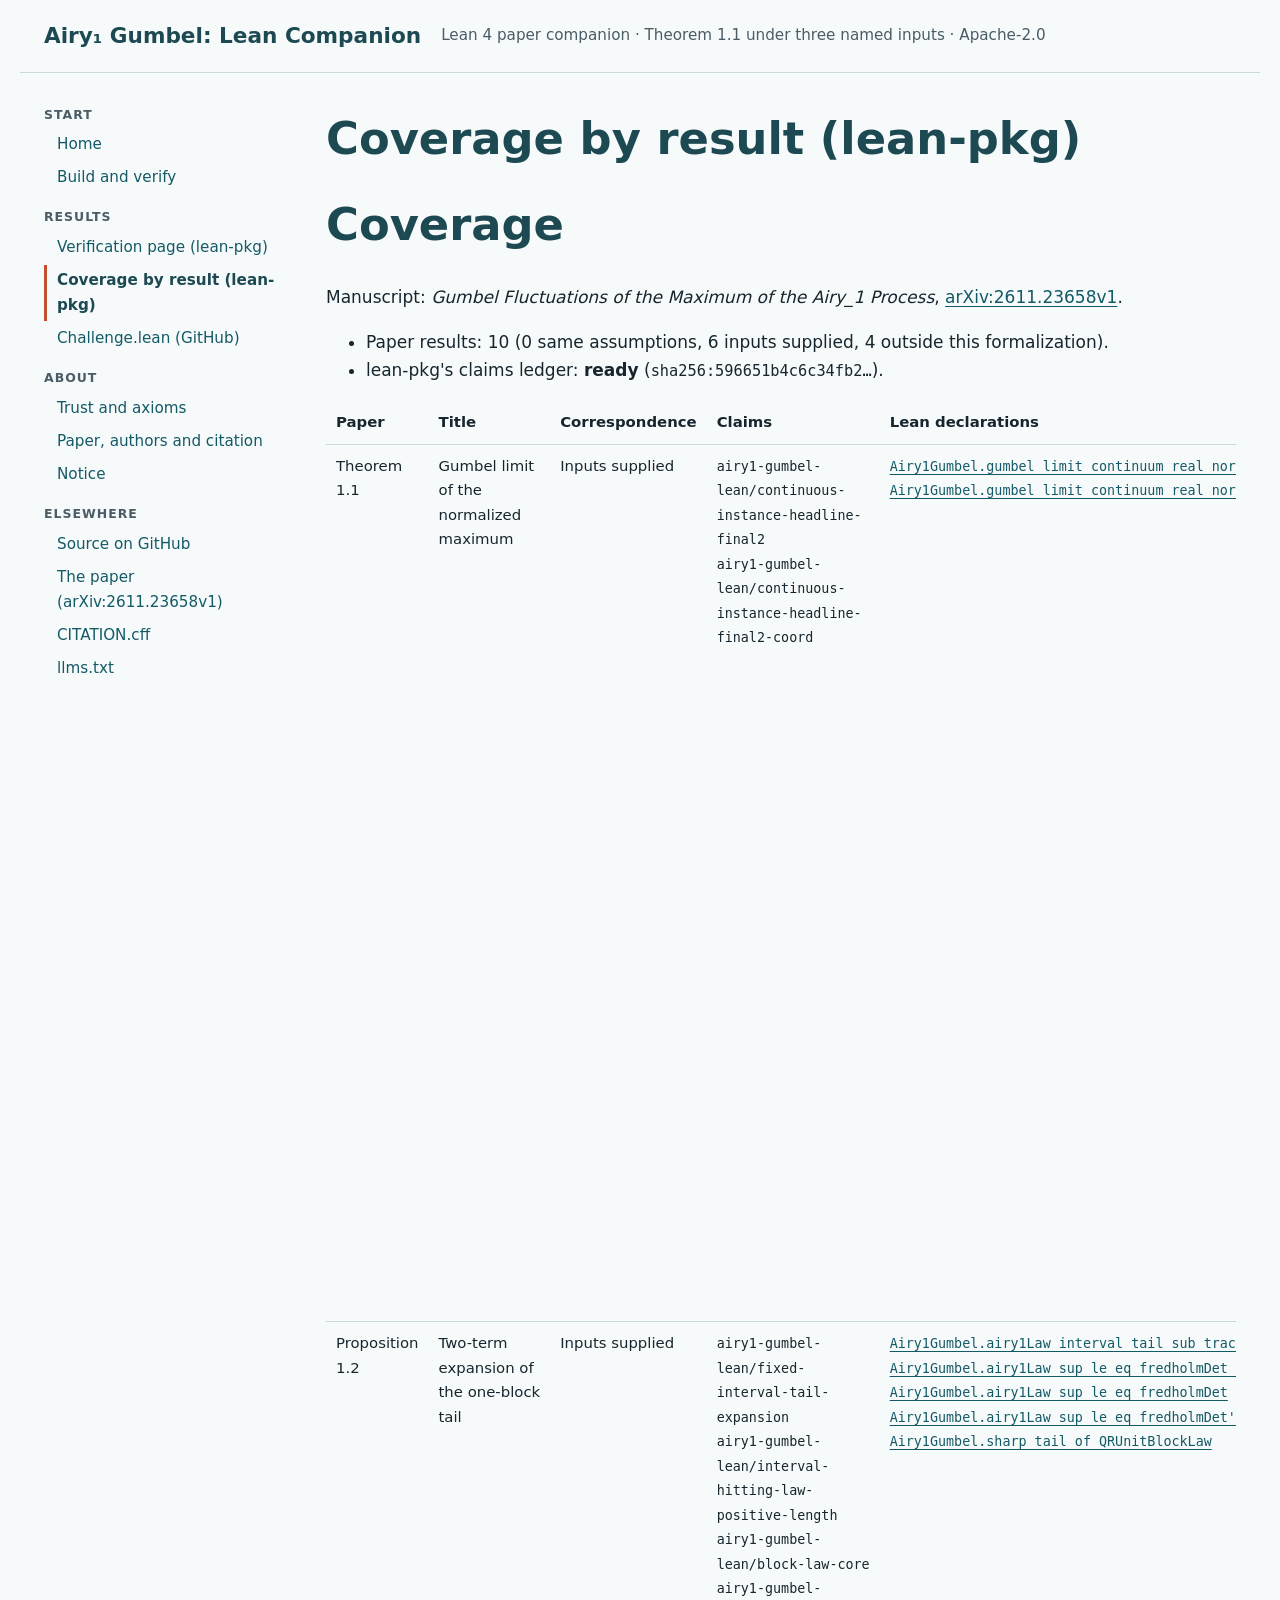
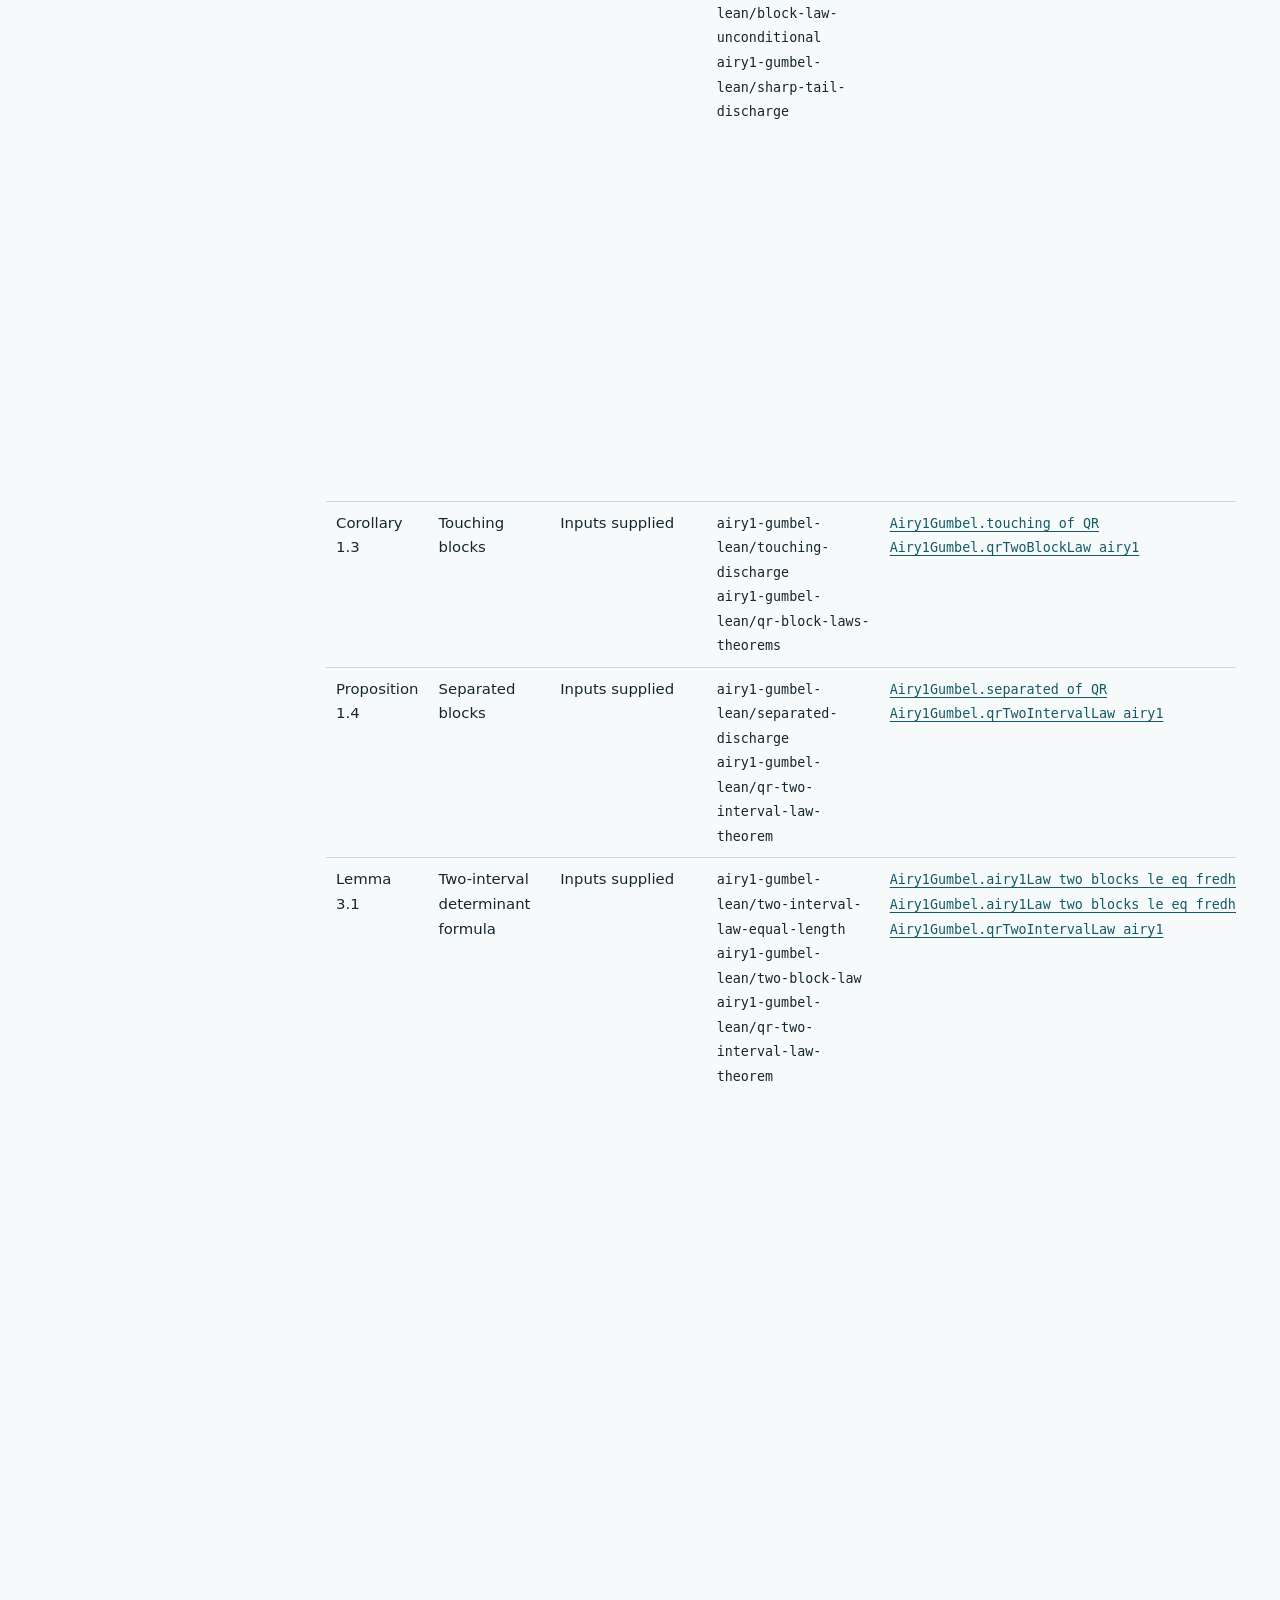
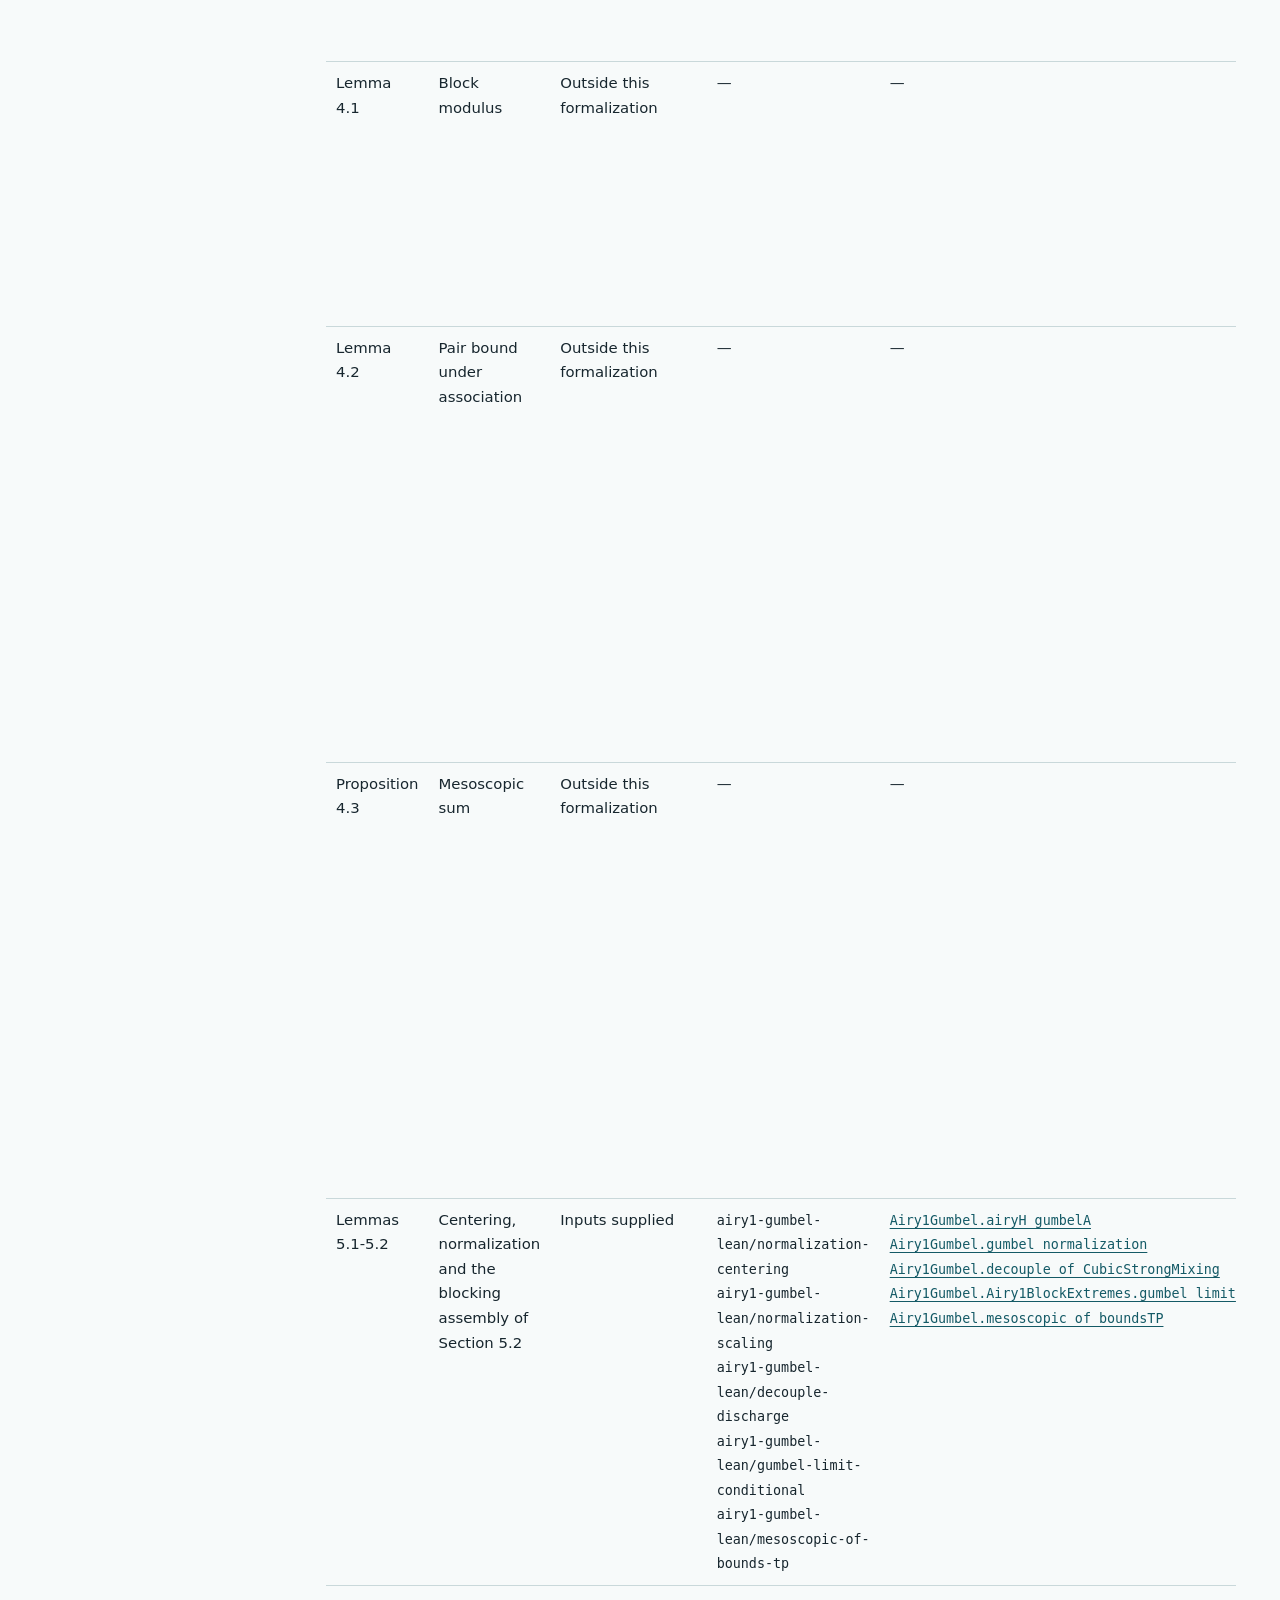
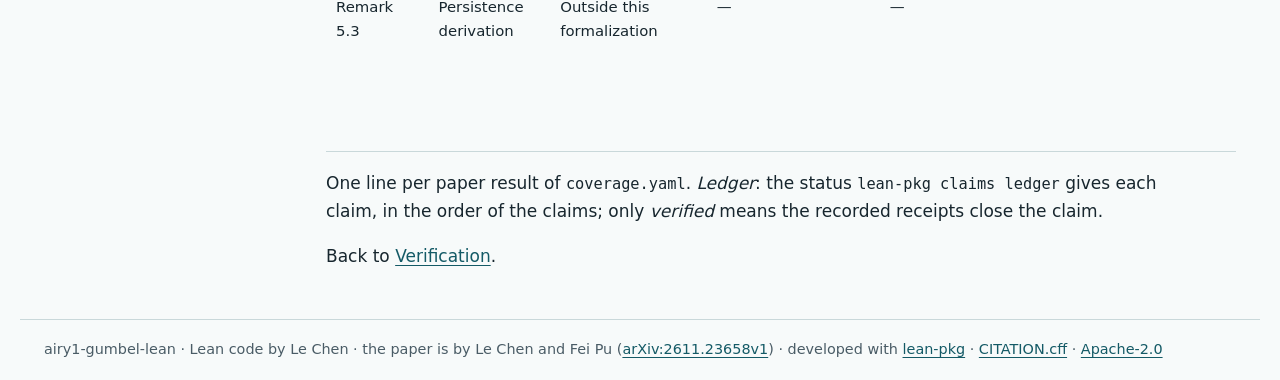
==== coverage.html @ e23360ab "Site: v0.3.0 (main bc39af5) Co-Authored-By: Claude Opus 5.5 <noreply@anthropic.com> Claude-Session: " ====
<!doctype html>
<html lang="en">
<head>
  <meta charset="utf-8">
  <meta name="viewport" content="width=device-width, initial-scale=1">
  <meta name="description" content="Lean 4 companion to Le Chen and Fei Pu, Gumbel Fluctuations of the Maximum of the Airy_1 Process (arXiv:2611.23658v1): Theorem 1.1 verified (build and statement comparison) under three named inputs, Airy1FddPositive, GOELeftTail and CubicStrongMixing; the mesoscopic step is proved by a two-time Fredholm determinant bound instead of the paper&#x27;s association route. It does not certify the whole manuscript. Apache-2.0.">
  <title>Coverage by result (lean-pkg) · Airy₁ Gumbel: Lean Companion</title>
  <link rel="stylesheet" href="assets/site.css">
  <link rel="stylesheet" href="assets/code.css">
  <link rel="canonical" href="https://chenle02.github.io/airy1-gumbel-lean/coverage.html">
  <script defer src="assets/code.js"></script>
</head>
<body>
  <a class="skip" href="#content">Skip to content</a>
  <header>
    <a class="brand" href="./"><span>Airy₁ Gumbel: Lean Companion</span></a>
    <span class="tagline">Lean 4 paper companion · Theorem 1.1 under three named inputs · Apache-2.0</span>
  </header>
  <div class="shell">
    <nav class="side" aria-label="Site"><p class="group">Start</p>
<ul>
<li><a href="index.html">Home</a></li>
<li><a href="getting-started.html">Build and verify</a></li>
</ul>
<p class="group">Results</p>
<ul>
<li><a href="verification.html">Verification page (lean-pkg)</a></li>
<li><a href="coverage.html" aria-current="page">Coverage by result (lean-pkg)</a></li>
<li><a href="https://github.com/chenle02/airy1-gumbel-lean/blob/main/Challenge.lean">Challenge.lean (GitHub)</a></li>
</ul>
<p class="group">About</p>
<ul>
<li><a href="trust.html">Trust and axioms</a></li>
<li><a href="paper.html">Paper, authors and citation</a></li>
<li><a href="notice.html">Notice</a></li>
</ul>
<p class="group">Elsewhere</p>
<ul>
<li><a href="https://github.com/chenle02/airy1-gumbel-lean">Source on GitHub</a></li>
<li><a href="https://arxiv.org/abs/2611.23658v1">The paper (arXiv:2611.23658v1)</a></li>
<li><a href="https://github.com/chenle02/airy1-gumbel-lean/blob/main/CITATION.cff">CITATION.cff</a></li>
<li><a href="llms.txt">llms.txt</a></li>
</ul></nav>
    <details class="side-mobile"><summary>Menu</summary><nav aria-label="Site (compact)"><p class="group">Start</p>
<ul>
<li><a href="index.html">Home</a></li>
<li><a href="getting-started.html">Build and verify</a></li>
</ul>
<p class="group">Results</p>
<ul>
<li><a href="verification.html">Verification page (lean-pkg)</a></li>
<li><a href="coverage.html" aria-current="page">Coverage by result (lean-pkg)</a></li>
<li><a href="https://github.com/chenle02/airy1-gumbel-lean/blob/main/Challenge.lean">Challenge.lean (GitHub)</a></li>
</ul>
<p class="group">About</p>
<ul>
<li><a href="trust.html">Trust and axioms</a></li>
<li><a href="paper.html">Paper, authors and citation</a></li>
<li><a href="notice.html">Notice</a></li>
</ul>
<p class="group">Elsewhere</p>
<ul>
<li><a href="https://github.com/chenle02/airy1-gumbel-lean">Source on GitHub</a></li>
<li><a href="https://arxiv.org/abs/2611.23658v1">The paper (arXiv:2611.23658v1)</a></li>
<li><a href="https://github.com/chenle02/airy1-gumbel-lean/blob/main/CITATION.cff">CITATION.cff</a></li>
<li><a href="llms.txt">llms.txt</a></li>
</ul></nav></details>
    <main id="content">
<h1>Coverage by result (lean-pkg)</h1>
<h1 id="coverage">Coverage</h1>
<!-- Generated by `lean-pkg page airy1-gumbel-lean` (site output) from coverage.yaml, claims.yaml, the claims ledger and the receipts committed under .lean-receipts/. Do not edit: change the data and render it again. -->

<p>Manuscript: <em>Gumbel Fluctuations of the Maximum of the Airy_1 Process</em>, <a href="https://arxiv.org/abs/2611.23658v1">arXiv:2611.23658v1</a>.</p>
<ul>
<li>Paper results: 10 (0 same assumptions, 6 inputs supplied, 4 outside this formalization).</li>
<li>lean-pkg's claims ledger: <strong>ready</strong> (<code>sha256:596651b4c6c34fb2…</code>).</li>
</ul>
<table>
<thead>
<tr>
<th>Paper</th>
<th>Title</th>
<th>Correspondence</th>
<th>Claims</th>
<th>Lean declarations</th>
<th>Ledger</th>
<th>Inputs</th>
<th>Note</th>
</tr>
</thead>
<tbody>
<tr>
<td>Theorem 1.1</td>
<td>Gumbel limit of the normalized maximum</td>
<td>Inputs supplied</td>
<td><code>airy1-gumbel-lean/continuous-instance-headline-final2</code><br><code>airy1-gumbel-lean/continuous-instance-headline-final2-coord</code></td>
<td><a href="https://github.com/chenle02/airy1-gumbel-lean/blob/b098667dfbf373f871c14a22280dbca82761ad28/Airy1Gumbel/FinalHeadlineTP.lean"><code>Airy1Gumbel.gumbel_limit_continuum_real_normalized_airy1_final₂</code></a><br><a href="https://github.com/chenle02/airy1-gumbel-lean/blob/b098667dfbf373f871c14a22280dbca82761ad28/Airy1Gumbel/FinalHeadlineTP.lean"><code>Airy1Gumbel.gumbel_limit_continuum_real_normalized_airy1_final₂_coord</code></a></td>
<td>verified<br>verified</td>
<td>Airy1FddPositive: for every finite set of times, a probability law whose box distribution function is the Airy_1 Fredholm-determinant formula (Quastel-Remenik, Theorem 1; Borodin-Ferrari-Prahofer 2007)<br>GOELeftTail: a cubic left-tail bound for the one-point law (Baik-Buckingham-DiFranco 2008 with the Ferrari-Spohn GOE identity); an input the paper does not need, since it starts from an existing continuous process<br>CubicStrongMixing: strong mixing between past and future sigma-algebras at rate exp(-c d^3) (Chen-Pu, arXiv 2607.17113, Proposition 3.1)</td>
<td>The process is the version of the Kolmogorov-extension law with continuous paths on [0, infinity); centering and scaling are those of (1.1)-(1.2) for real T. The mesoscopic step is proved by the two-time Fredholm determinant bound and a high-level upcrossing bound, not by association and the covariance asymptotic.</td>
</tr>
<tr>
<td>Proposition 1.2</td>
<td>Two-term expansion of the one-block tail</td>
<td>Inputs supplied</td>
<td><code>airy1-gumbel-lean/fixed-interval-tail-expansion</code><br><code>airy1-gumbel-lean/interval-hitting-law-positive-length</code><br><code>airy1-gumbel-lean/block-law-core</code><br><code>airy1-gumbel-lean/block-law-unconditional</code><br><code>airy1-gumbel-lean/sharp-tail-discharge</code></td>
<td><a href="https://github.com/chenle02/airy1-gumbel-lean/blob/b098667dfbf373f871c14a22280dbca82761ad28/Airy1Gumbel/BlockLawUnconditional.lean"><code>Airy1Gumbel.airy1Law_interval_tail_sub_traceLead_isLittleO</code></a><br><a href="https://github.com/chenle02/airy1-gumbel-lean/blob/b098667dfbf373f871c14a22280dbca82761ad28/Airy1Gumbel/BlockLawUnconditional.lean"><code>Airy1Gumbel.airy1Law_sup_le_eq_fredholmDet_at_weight'</code></a><br><a href="https://github.com/chenle02/airy1-gumbel-lean/blob/b098667dfbf373f871c14a22280dbca82761ad28/Airy1Gumbel/BlockLaw.lean"><code>Airy1Gumbel.airy1Law_sup_le_eq_fredholmDet</code></a><br><a href="https://github.com/chenle02/airy1-gumbel-lean/blob/b098667dfbf373f871c14a22280dbca82761ad28/Airy1Gumbel/BlockLawUnconditional.lean"><code>Airy1Gumbel.airy1Law_sup_le_eq_fredholmDet'</code></a><br><a href="https://github.com/chenle02/airy1-gumbel-lean/blob/b098667dfbf373f871c14a22280dbca82761ad28/Airy1Gumbel/SharpTail.lean"><code>Airy1Gumbel.sharp_tail_of_QRUnitBlockLaw</code></a></td>
<td>out-of-scope (internal)<br>out-of-scope (internal)<br>out-of-scope (internal)<br>out-of-scope (internal)<br>out-of-scope (internal)</td>
<td>Airy1FddPositive and GOELeftTail, for the process-level interval hitting law</td>
<td>Proved for the continuous version of the constructed process on [0, T], for every fixed T &gt; 0 (fixed-interval-tail-expansion). The interval hitting law is proved at any weight a &gt;= T + 1 by the dyadic mesh limit and combined with the determinant expansion of contrib. Version 0.1.0 had the process-level statement for T &gt;= 1 only.</td>
</tr>
<tr>
<td>Corollary 1.3</td>
<td>Touching blocks</td>
<td>Inputs supplied</td>
<td><code>airy1-gumbel-lean/touching-discharge</code><br><code>airy1-gumbel-lean/qr-block-laws-theorems</code></td>
<td><a href="https://github.com/chenle02/airy1-gumbel-lean/blob/b098667dfbf373f871c14a22280dbca82761ad28/Airy1Gumbel/Touching.lean"><code>Airy1Gumbel.touching_of_QR</code></a><br><a href="https://github.com/chenle02/airy1-gumbel-lean/blob/b098667dfbf373f871c14a22280dbca82761ad28/Airy1Gumbel/BlockLaw.lean"><code>Airy1Gumbel.qrTwoBlockLaw_airy1</code></a></td>
<td>out-of-scope (internal)<br>out-of-scope (internal)</td>
<td>Airy1FddPositive and GOELeftTail, for the one- and two-block laws of the constructed process</td>
<td>—</td>
</tr>
<tr>
<td>Proposition 1.4</td>
<td>Separated blocks</td>
<td>Inputs supplied</td>
<td><code>airy1-gumbel-lean/separated-discharge</code><br><code>airy1-gumbel-lean/qr-two-interval-law-theorem</code></td>
<td><a href="https://github.com/chenle02/airy1-gumbel-lean/blob/b098667dfbf373f871c14a22280dbca82761ad28/Airy1Gumbel/Separated.lean"><code>Airy1Gumbel.separated_of_QR</code></a><br><a href="https://github.com/chenle02/airy1-gumbel-lean/blob/b098667dfbf373f871c14a22280dbca82761ad28/Airy1Gumbel/TwoIntervalLaw.lean"><code>Airy1Gumbel.qrTwoIntervalLaw_airy1</code></a></td>
<td>out-of-scope (internal)<br>out-of-scope (internal)</td>
<td>Airy1FddPositive and GOELeftTail, for the unit-block and two-interval laws of the constructed process</td>
<td>—</td>
</tr>
<tr>
<td>Lemma 3.1</td>
<td>Two-interval determinant formula</td>
<td>Inputs supplied</td>
<td><code>airy1-gumbel-lean/two-interval-law-equal-length</code><br><code>airy1-gumbel-lean/two-block-law</code><br><code>airy1-gumbel-lean/qr-two-interval-law-theorem</code></td>
<td><a href="https://github.com/chenle02/airy1-gumbel-lean/blob/b098667dfbf373f871c14a22280dbca82761ad28/Airy1Gumbel/TwoIntervalLaw.lean"><code>Airy1Gumbel.airy1Law_two_blocks_le_eq_fredholmDet_of_length</code></a><br><a href="https://github.com/chenle02/airy1-gumbel-lean/blob/b098667dfbf373f871c14a22280dbca82761ad28/Airy1Gumbel/TwoIntervalLaw.lean"><code>Airy1Gumbel.airy1Law_two_blocks_le_eq_fredholmDet</code></a><br><a href="https://github.com/chenle02/airy1-gumbel-lean/blob/b098667dfbf373f871c14a22280dbca82761ad28/Airy1Gumbel/TwoIntervalLaw.lean"><code>Airy1Gumbel.qrTwoIntervalLaw_airy1</code></a></td>
<td>out-of-scope (internal)<br>out-of-scope (internal)<br>out-of-scope (internal)</td>
<td>Airy1FddPositive and GOELeftTail, for the two-interval hitting law of the constructed process</td>
<td>Proved for every T &gt; 0, r &gt; 0, M &gt; 0 at any weight a &gt;= 2T + r + 1 (two-interval-law-equal-length), in the trace-class form (3.3) of Remark 3.2: det(I - K~), K~ the conjugated kernel of (3.2). The determinant displayed in (3.1) has no separate Lean definition; the paper reads it through (3.3). Versions 0.1.0 and 0.2.0 had T = 1 only.</td>
</tr>
<tr>
<td>Lemma 4.1</td>
<td>Block modulus</td>
<td>Outside this formalization</td>
<td>—</td>
<td>—</td>
<td>—</td>
<td>—</td>
<td>The Lean proof does not use this lemma: its mesoscopic step goes through a high-level upcrossing bound.</td>
</tr>
<tr>
<td>Lemma 4.2</td>
<td>Pair bound under association</td>
<td>Outside this formalization</td>
<td>—</td>
<td>—</td>
<td>—</td>
<td>—</td>
<td>The Lean proof does not use association; it bounds grid pairs by a two-time Fredholm determinant estimate. Newman's covariance inequality itself is proved (newman-lemma3).</td>
</tr>
<tr>
<td>Proposition 4.3</td>
<td>Mesoscopic sum</td>
<td>Outside this formalization</td>
<td>—</td>
<td>—</td>
<td>—</td>
<td>—</td>
<td>The general statement (arbitrary level M and cutoff R(M)) is not formalized; the specialisation used in Section 5.2 is proved along the two-point route (mesoscopic-of-bounds-tp).</td>
</tr>
<tr>
<td>Lemmas 5.1-5.2</td>
<td>Centering, normalization and the blocking assembly of Section 5.2</td>
<td>Inputs supplied</td>
<td><code>airy1-gumbel-lean/normalization-centering</code><br><code>airy1-gumbel-lean/normalization-scaling</code><br><code>airy1-gumbel-lean/decouple-discharge</code><br><code>airy1-gumbel-lean/gumbel-limit-conditional</code><br><code>airy1-gumbel-lean/mesoscopic-of-bounds-tp</code></td>
<td><a href="https://github.com/chenle02/airy1-gumbel-lean/blob/b098667dfbf373f871c14a22280dbca82761ad28/Airy1Gumbel/Normalization.lean"><code>Airy1Gumbel.airyH_gumbelA</code></a><br><a href="https://github.com/chenle02/airy1-gumbel-lean/blob/b098667dfbf373f871c14a22280dbca82761ad28/Airy1Gumbel/Normalization.lean"><code>Airy1Gumbel.gumbel_normalization</code></a><br><a href="https://github.com/chenle02/airy1-gumbel-lean/blob/b098667dfbf373f871c14a22280dbca82761ad28/Airy1Gumbel/MixingRecord.lean"><code>Airy1Gumbel.decouple_of_CubicStrongMixing</code></a><br><a href="https://github.com/chenle02/airy1-gumbel-lean/blob/b098667dfbf373f871c14a22280dbca82761ad28/Airy1Gumbel/GumbelLimit.lean"><code>Airy1Gumbel.Airy1BlockExtremes.gumbel_limit</code></a><br><a href="https://github.com/chenle02/airy1-gumbel-lean/blob/b098667dfbf373f871c14a22280dbca82761ad28/Airy1Gumbel/MesoscopicTP.lean"><code>Airy1Gumbel.mesoscopic_of_boundsTP</code></a></td>
<td>out-of-scope (internal)<br>out-of-scope (internal)<br>out-of-scope (internal)<br>out-of-scope (internal)<br>out-of-scope (internal)</td>
<td>CubicStrongMixing, for the decoupling of distant blocks</td>
<td>—</td>
</tr>
<tr>
<td>Remark 5.3</td>
<td>Persistence derivation</td>
<td>Outside this formalization</td>
<td>—</td>
<td>—</td>
<td>—</td>
<td>—</td>
<td>The separate Ferrari-Liu derivation is not part of the Lean proof.</td>
</tr>
</tbody>
</table>
<p>One line per paper result of <code>coverage.yaml</code>. <em>Ledger</em>: the status <code>lean-pkg claims ledger</code> gives each claim, in the order of the claims; only <em>verified</em> means the recorded receipts close the claim.</p>
<p>Back to <a href="verification.html">Verification</a>.</p>
    </main>
  </div>
  <footer>
    airy1-gumbel-lean · Lean code by Le Chen · the paper is by Le Chen and Fei Pu (<a href="https://arxiv.org/abs/2611.23658v1">arXiv:2611.23658v1</a>) · developed with <a href="https://github.com/lean-pkg/lean-pkg">lean-pkg</a> · <a href="https://github.com/chenle02/airy1-gumbel-lean/blob/main/CITATION.cff">CITATION.cff</a> · <a href="https://github.com/chenle02/airy1-gumbel-lean/blob/main/LICENSE">Apache-2.0</a>
  </footer>
</body>
</html>
---- assets/site.css ----
:root {
  color-scheme: light dark;
  --bg: #f7fafa; --surface: #ffffff; --text: #17262e; --muted: #4a5c66;
  --head: #1d4a52; --link: #145a66; --link-hover: #0c3a42; --rule: #c9d8da;
  --code-bg: #e8efef; --accent: #c4502f; --note-bg: #e6f2f0;
}
@media (prefers-color-scheme: dark) {
  :root {
    --bg: #11181b; --surface: #182226; --text: #e2eaec; --muted: #a8b8bd;
    --head: #9fd6ce; --link: #7fd0c4; --link-hover: #b5ebe3; --rule: #2d3d42;
    --code-bg: #1f2c31; --accent: #ef8f72; --note-bg: #1a2c2e;
  }
}
* { box-sizing: border-box; }
body { margin: 0; background: var(--bg); color: var(--text); font: 17px/1.65 system-ui, -apple-system, "Segoe UI", sans-serif; }
a { color: var(--link); text-underline-offset: 3px; }
a:hover { color: var(--link-hover); }
a:focus-visible, summary:focus-visible { outline: 3px solid var(--link); outline-offset: 3px; }
header, footer { max-width: 1240px; margin: auto; padding: 18px 24px; }
header { display: flex; flex-wrap: wrap; align-items: center; gap: 6px 20px; border-bottom: 1px solid var(--rule); }
.tagline { color: var(--muted); font-size: .95rem; }
.shell { max-width: 1240px; margin: auto; display: grid; grid-template-columns: 250px minmax(0, 1fr); gap: 32px; padding: 0 24px; }
main { min-width: 0; padding: 8px 0 32px; }
.side { position: sticky; top: 0; align-self: start; max-height: 100vh; overflow-y: auto; padding: 18px 0; font-size: .95rem; }
.side ul, .side-mobile ul { list-style: none; margin: 0 0 10px; padding: 0; }
.side li, .side-mobile li { margin: 2px 0; }
.side a, .side-mobile a { display: block; padding: 3px 10px; border-left: 3px solid transparent; text-decoration: none; }
.side a[aria-current=page], .side-mobile a[aria-current=page] { border-left-color: var(--accent); font-weight: 700; color: var(--head); }
.group { margin: 14px 0 4px; font-size: .78rem; font-weight: 700; letter-spacing: .08em; text-transform: uppercase; color: var(--muted); }
.side-mobile { display: none; }
.brand { display: flex; align-items: center; gap: 14px; font-weight: 700; font-size: 1.35rem; text-decoration: none; color: var(--head); }
h1, h2, h3 { line-height: 1.25; color: var(--head); }
h1 { font-size: clamp(1.9rem, 5vw, 2.8rem); }
p, li { max-width: 80ch; }
pre { overflow-x: auto; padding: 16px; background: var(--code-bg); border-radius: 8px; }
code { font-size: .9em; }
table { display: block; overflow-x: auto; border-collapse: collapse; width: 100%; font-size: .93rem; }
td, th { padding: 9px 10px; text-align: left; vertical-align: top; border-bottom: 1px solid var(--rule); }
blockquote { margin: 1em 0; padding: 10px 18px; border-left: 4px solid var(--head); background: var(--note-bg); }
details { margin: .8em 0; }
summary { cursor: pointer; }
img { max-width: 100%; height: auto; }
footer { border-top: 1px solid var(--rule); font-size: .9rem; color: var(--muted); }
.skip { position: absolute; top: -100px; left: 12px; padding: 8px; background: var(--surface); }
.skip:focus { top: 8px; }
.hero { padding: 8px 0 4px; }
.eyebrow { color: var(--muted); font-size: .95rem; letter-spacing: .02em; margin: 0; }
.lead { font-size: 1.15rem; }
.boundary { border-left: 5px solid var(--accent); padding: 12px 20px; background: var(--note-bg); border-radius: 0 8px 8px 0; }
.actions { display: flex; flex-wrap: wrap; gap: 10px; }
.button { display: inline-block; padding: 9px 16px; border-radius: 8px; background: var(--head); color: var(--bg); text-decoration: none; font-weight: 600; }
.button:hover { color: var(--bg); opacity: .9; }
.button.secondary { background: transparent; color: var(--link); border: 2px solid var(--link); }
.cards { display: grid; grid-template-columns: repeat(auto-fit, minmax(230px, 1fr)); gap: 14px; margin: 1em 0; }
.card { background: var(--surface); border: 1px solid var(--rule); border-radius: 10px; padding: 14px 16px; }
.card h4 { margin: 0 0 6px; font-size: 1.05rem; }
.card p { margin: 0; font-size: .95rem; }
@media (max-width: 860px) {
  .shell { display: block; padding: 0 16px; }
  .side { display: none; }
  .side-mobile { display: block; margin: 12px 0; padding: 8px 12px; border: 1px solid var(--rule); border-radius: 8px; background: var(--surface); }
  .side-mobile summary { font-weight: 700; }
  header, footer { padding: 14px 16px; }
  td, th { padding: 7px; }
}
@media (prefers-reduced-motion: reduce) { * { scroll-behavior: auto !important; transition: none !important; } }
/* Narrow screens. Long inline code (declaration names, receipt files) wraps instead of widening the page. */
:not(pre) > code { overflow-wrap: anywhere; }
/* Inside a table the code keeps its words whole: the table scrolls horizontally instead. */
td code, th code { overflow-wrap: normal; }
/* Long Lean names in headings wrap on a narrow screen. */
h1, h2, h3, h4 { overflow-wrap: anywhere; }
/* Lean source uses Unicode (ℝ, ₁, 𝓝, →): local monospace fonts with wide coverage first, no web font. */
code, pre { font-family: ui-monospace, "JuliaMono", "DejaVu Sans Mono", "Noto Sans Mono", "Cascadia Mono", Menlo, Consolas, monospace; }
---- assets/code.css ----
/* Fold and copy code blocks (see code.js) */
.code-wrap { position: relative; }
.code-wrap > pre { padding-top: 2em; }
.code-copy { position: absolute; top: 0.35em; right: 0.35em; font: 0.75em/1.4 system-ui, sans-serif; padding: 0.15em 0.6em; border: 1px solid #9aa8b6; border-radius: 4px; background: #f5f7fa; color: #153e63; cursor: pointer; opacity: 0.85; }
.code-copy:hover, .code-copy:focus { opacity: 1; }
details.lean-fold, details.signoff-lean { margin: 0.4em 0 1em; }
details.lean-fold > summary, details.signoff-lean > summary { cursor: pointer; font-size: 0.9em; color: #153e63; }
@media (prefers-color-scheme: dark) {
  .code-copy { background: #1e2733; color: #cfe0f2; border-color: #4b5b6b; }
  details.lean-fold > summary, details.signoff-lean > summary { color: #9fc3e6; }
}
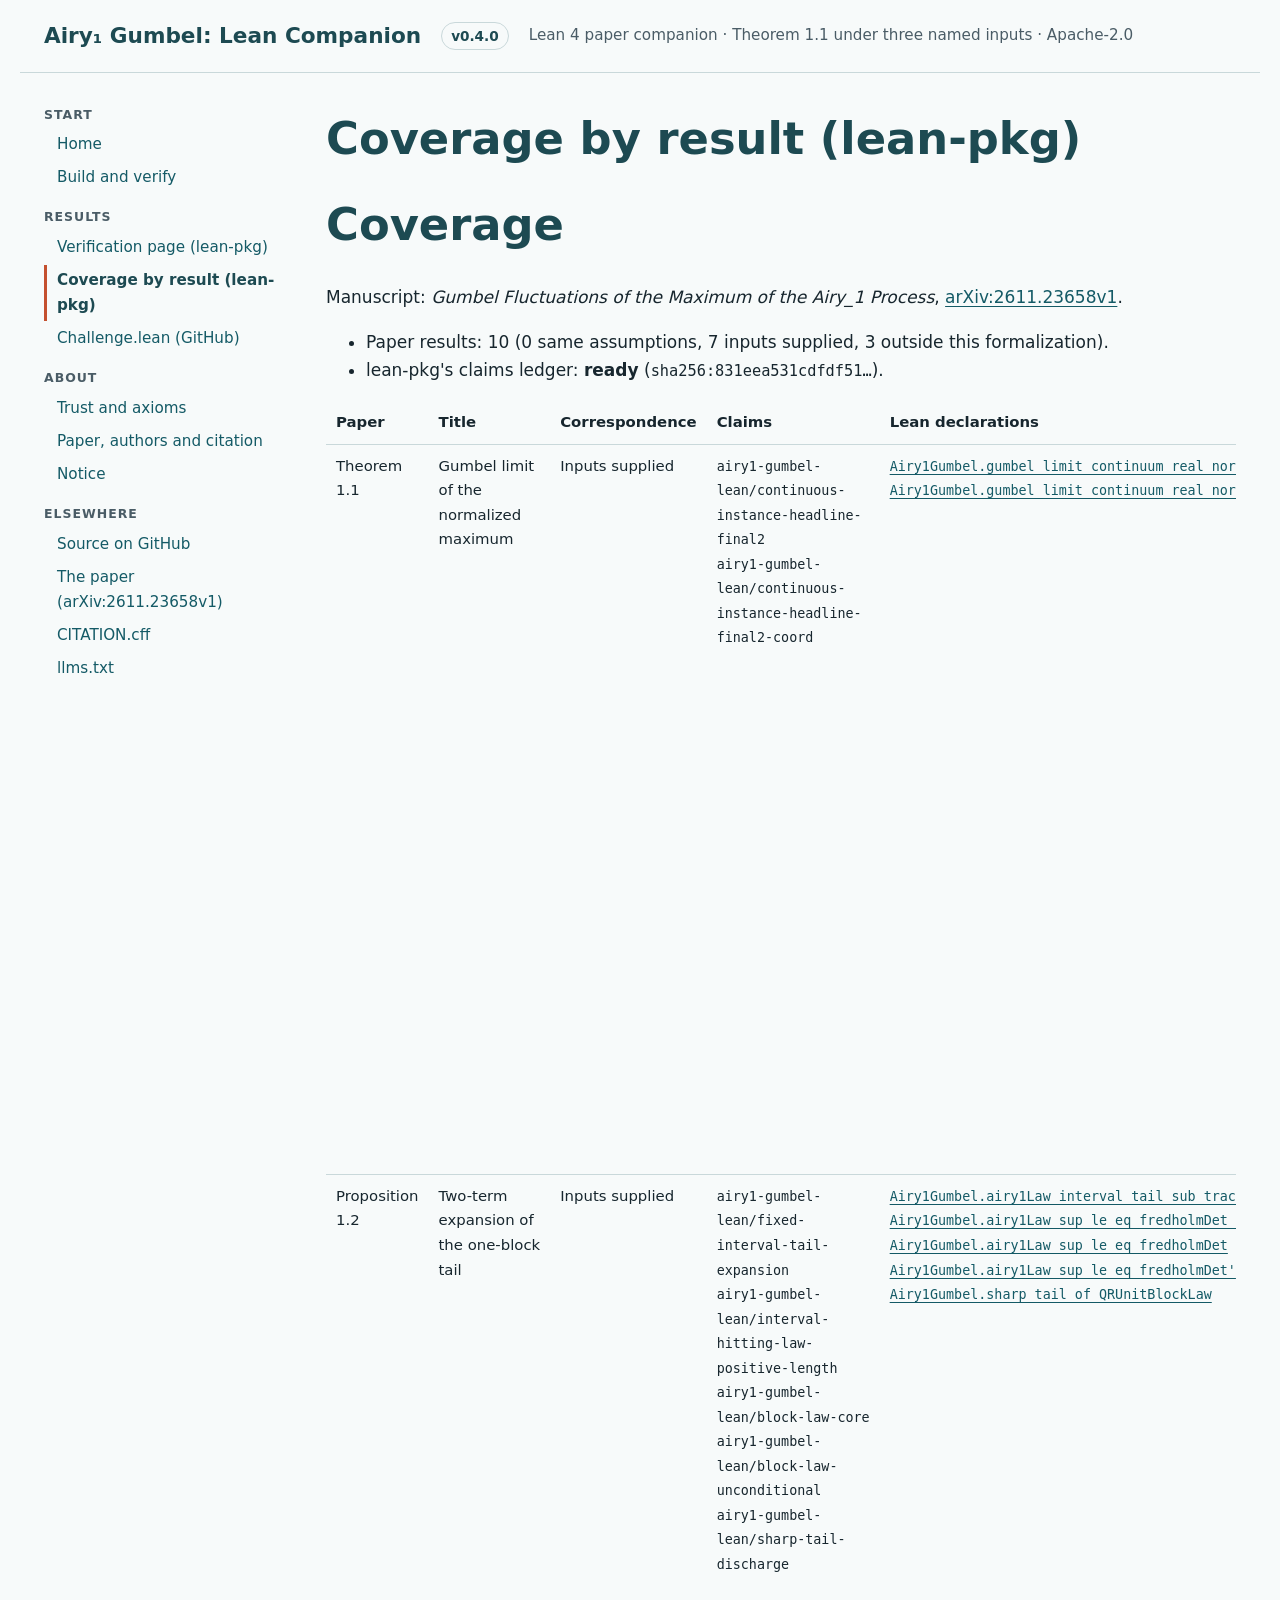
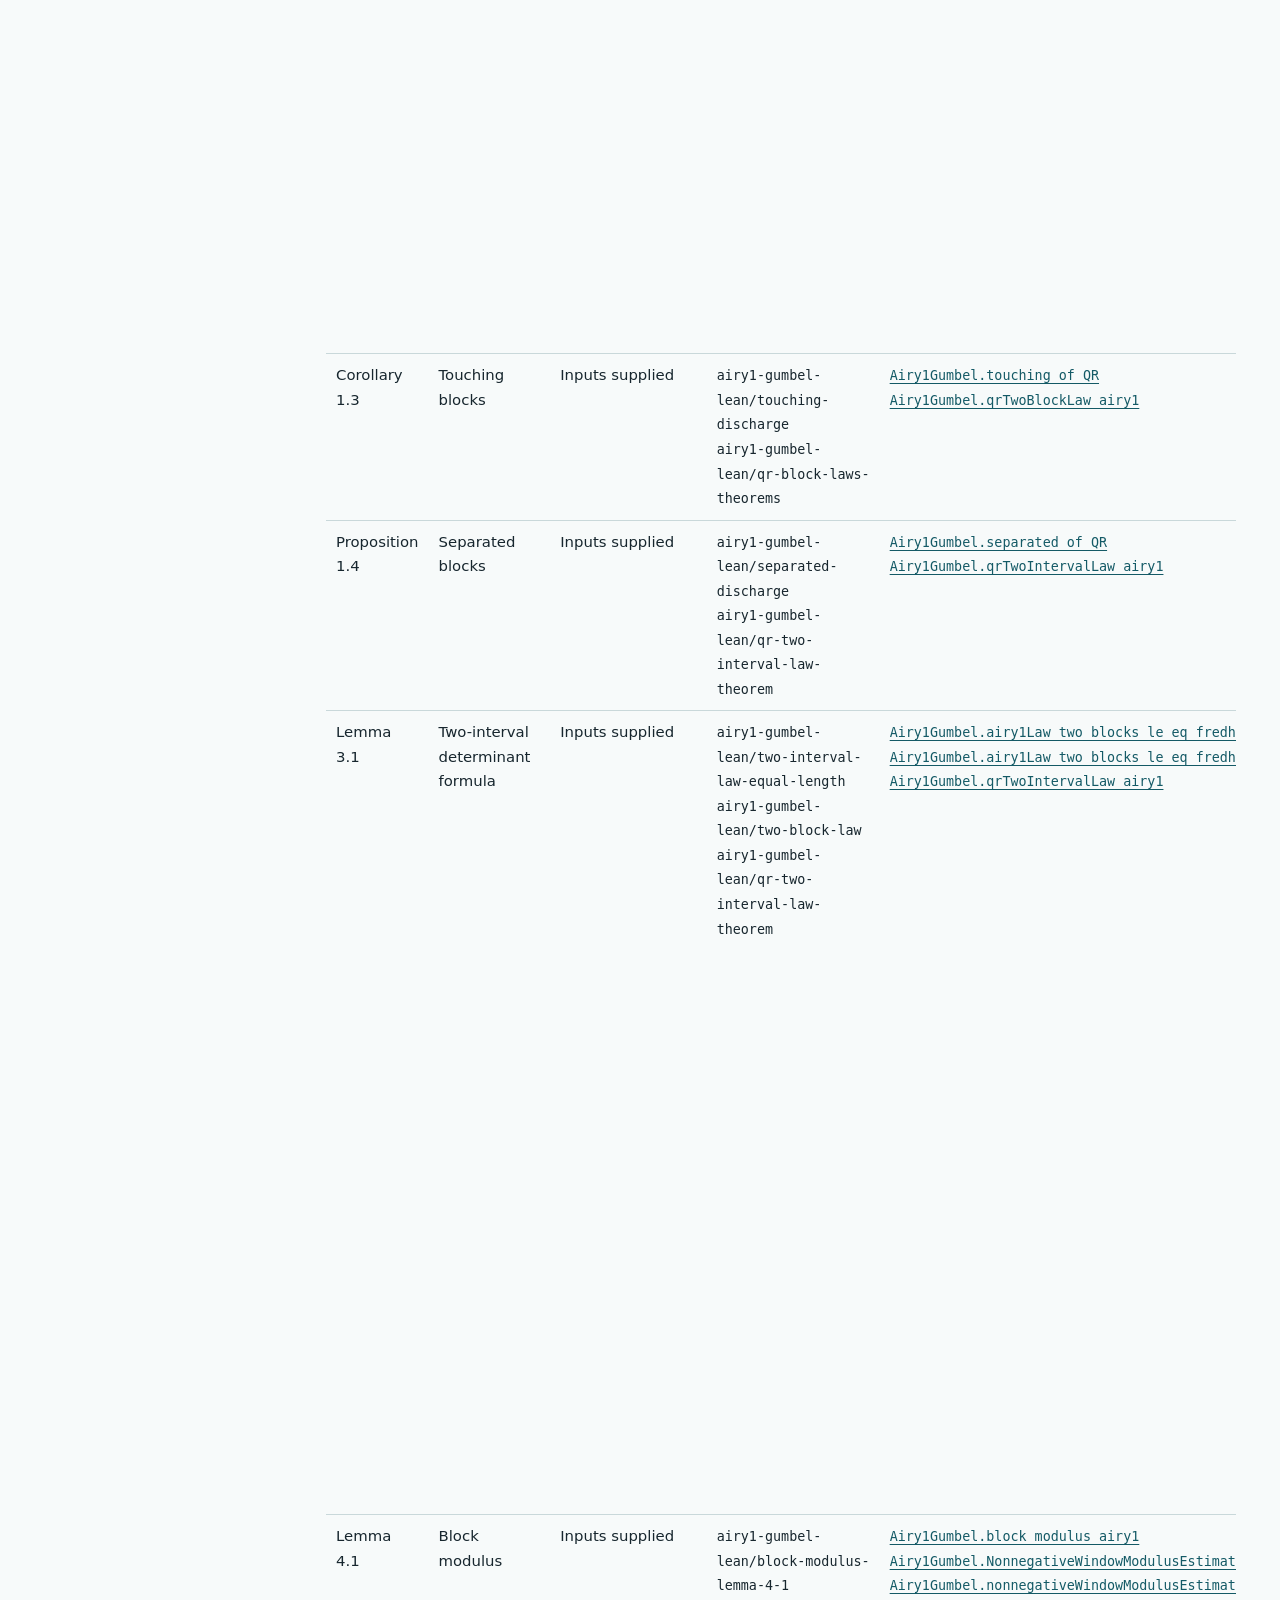
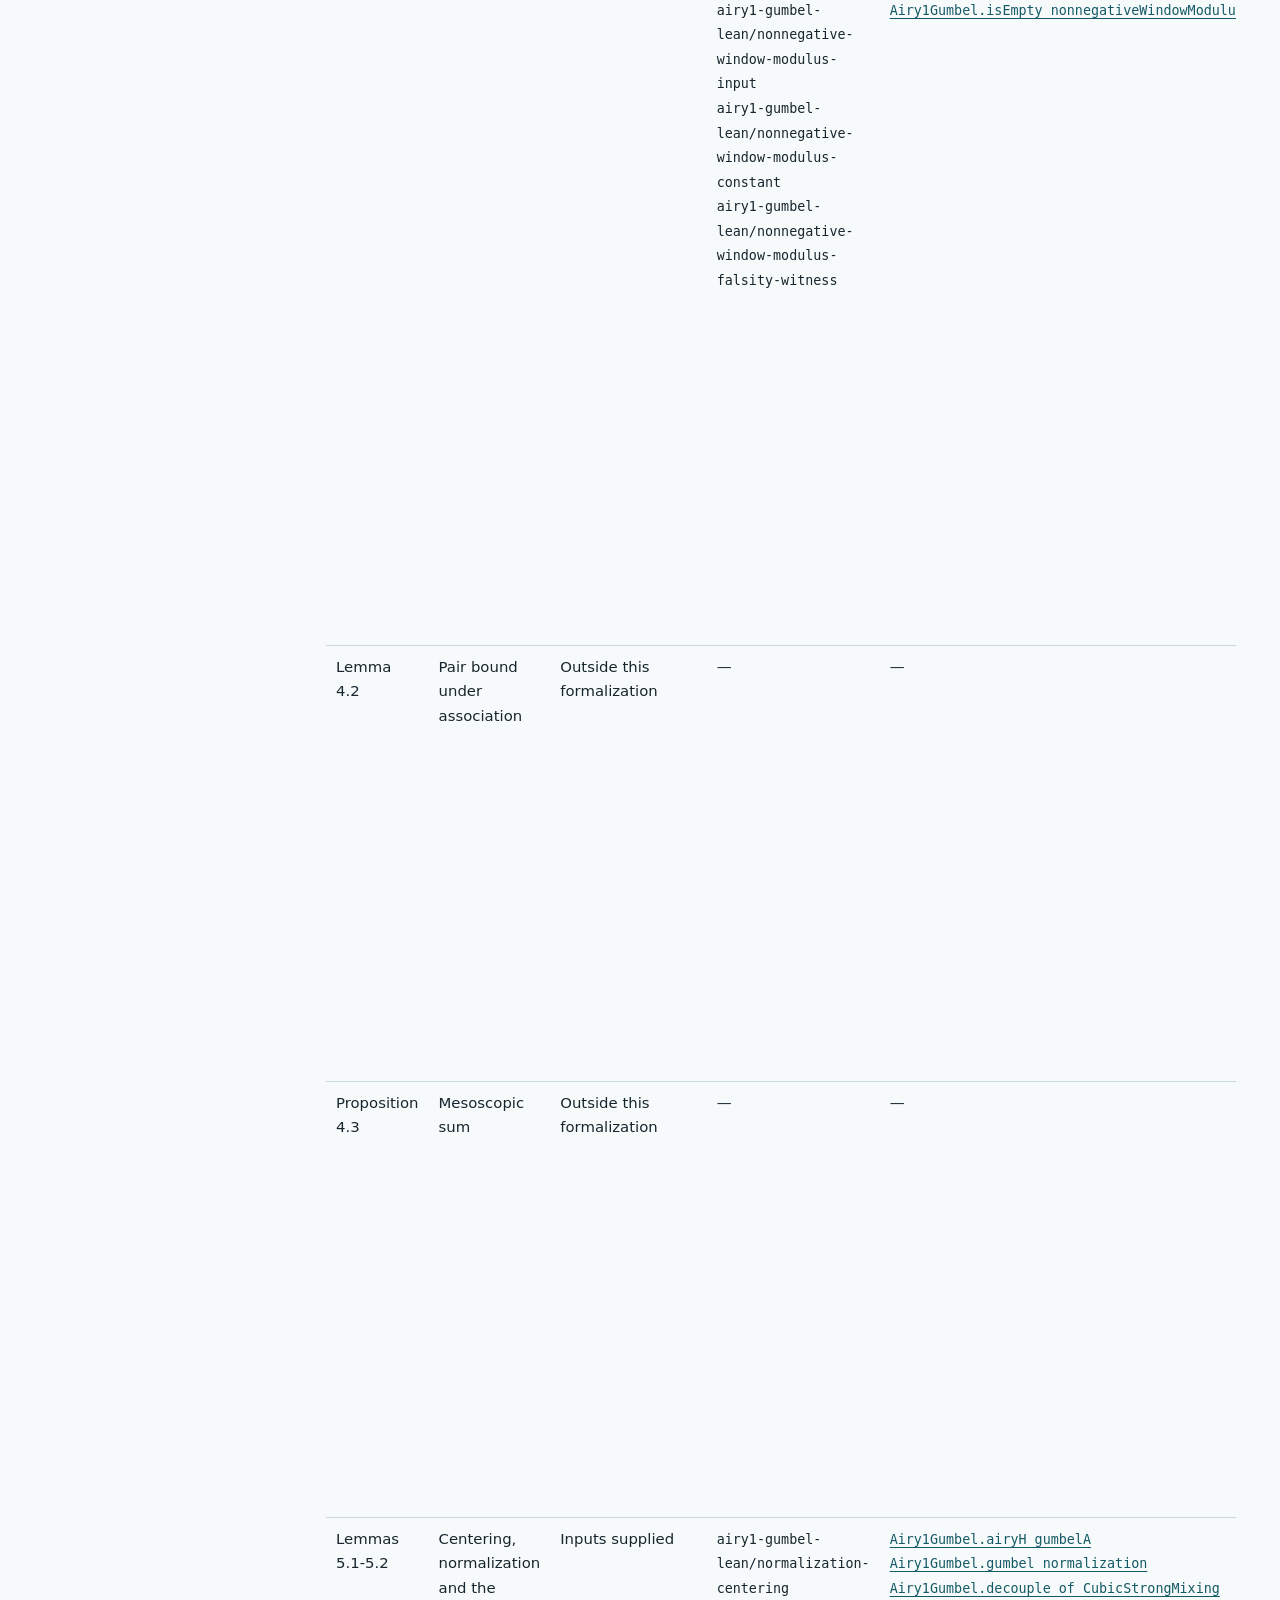
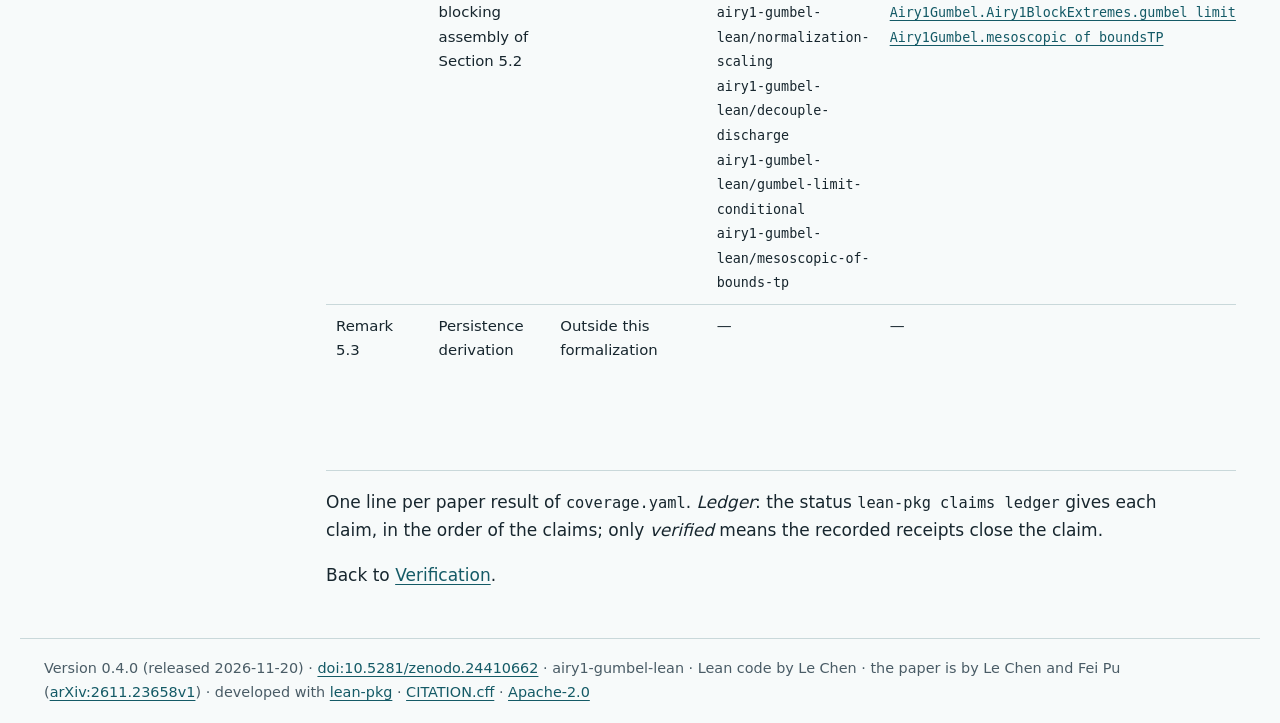
==== commit 920efc8e: "Site: v0.4.0 (main fac52b0), with the release version shown Co-Authored-By: Claude Opus 5.5 <noreply" ====
--- a/coverage.html
+++ b/coverage.html
@@ -14,6 +14,7 @@
   <a class="skip" href="#content">Skip to content</a>
   <header>
     <a class="brand" href="./"><span>Airy₁ Gumbel: Lean Companion</span></a>
+    <a class="version" href="https://github.com/chenle02/airy1-gumbel-lean/releases/tag/v0.4.0" title="Release v0.4.0">v0.4.0</a>
     <span class="tagline">Lean 4 paper companion · Theorem 1.1 under three named inputs · Apache-2.0</span>
   </header>
   <div class="shell">
@@ -72,8 +73,8 @@
 
 <p>Manuscript: <em>Gumbel Fluctuations of the Maximum of the Airy_1 Process</em>, <a href="https://arxiv.org/abs/2611.23658v1">arXiv:2611.23658v1</a>.</p>
 <ul>
-<li>Paper results: 10 (0 same assumptions, 6 inputs supplied, 4 outside this formalization).</li>
-<li>lean-pkg's claims ledger: <strong>ready</strong> (<code>sha256:596651b4c6c34fb2…</code>).</li>
+<li>Paper results: 10 (0 same assumptions, 7 inputs supplied, 3 outside this formalization).</li>
+<li>lean-pkg's claims ledger: <strong>ready</strong> (<code>sha256:831eea531cdfdf51…</code>).</li>
 </ul>
 <table>
 <thead>
@@ -94,7 +95,7 @@
 <td>Gumbel limit of the normalized maximum</td>
 <td>Inputs supplied</td>
 <td><code>airy1-gumbel-lean/continuous-instance-headline-final2</code><br><code>airy1-gumbel-lean/continuous-instance-headline-final2-coord</code></td>
-<td><a href="https://github.com/chenle02/airy1-gumbel-lean/blob/b098667dfbf373f871c14a22280dbca82761ad28/Airy1Gumbel/FinalHeadlineTP.lean"><code>Airy1Gumbel.gumbel_limit_continuum_real_normalized_airy1_final₂</code></a><br><a href="https://github.com/chenle02/airy1-gumbel-lean/blob/b098667dfbf373f871c14a22280dbca82761ad28/Airy1Gumbel/FinalHeadlineTP.lean"><code>Airy1Gumbel.gumbel_limit_continuum_real_normalized_airy1_final₂_coord</code></a></td>
+<td><a href="https://github.com/chenle02/airy1-gumbel-lean/blob/33d81943f406671a1061435747875944ad512ca2/Airy1Gumbel/FinalHeadlineTP.lean"><code>Airy1Gumbel.gumbel_limit_continuum_real_normalized_airy1_final₂</code></a><br><a href="https://github.com/chenle02/airy1-gumbel-lean/blob/33d81943f406671a1061435747875944ad512ca2/Airy1Gumbel/FinalHeadlineTP.lean"><code>Airy1Gumbel.gumbel_limit_continuum_real_normalized_airy1_final₂_coord</code></a></td>
 <td>verified<br>verified</td>
 <td>Airy1FddPositive: for every finite set of times, a probability law whose box distribution function is the Airy_1 Fredholm-determinant formula (Quastel-Remenik, Theorem 1; Borodin-Ferrari-Prahofer 2007)<br>GOELeftTail: a cubic left-tail bound for the one-point law (Baik-Buckingham-DiFranco 2008 with the Ferrari-Spohn GOE identity); an input the paper does not need, since it starts from an existing continuous process<br>CubicStrongMixing: strong mixing between past and future sigma-algebras at rate exp(-c d^3) (Chen-Pu, arXiv 2607.17113, Proposition 3.1)</td>
 <td>The process is the version of the Kolmogorov-extension law with continuous paths on [0, infinity); centering and scaling are those of (1.1)-(1.2) for real T. The mesoscopic step is proved by the two-time Fredholm determinant bound and a high-level upcrossing bound, not by association and the covariance asymptotic.</td>
@@ -104,7 +105,7 @@
 <td>Two-term expansion of the one-block tail</td>
 <td>Inputs supplied</td>
 <td><code>airy1-gumbel-lean/fixed-interval-tail-expansion</code><br><code>airy1-gumbel-lean/interval-hitting-law-positive-length</code><br><code>airy1-gumbel-lean/block-law-core</code><br><code>airy1-gumbel-lean/block-law-unconditional</code><br><code>airy1-gumbel-lean/sharp-tail-discharge</code></td>
-<td><a href="https://github.com/chenle02/airy1-gumbel-lean/blob/b098667dfbf373f871c14a22280dbca82761ad28/Airy1Gumbel/BlockLawUnconditional.lean"><code>Airy1Gumbel.airy1Law_interval_tail_sub_traceLead_isLittleO</code></a><br><a href="https://github.com/chenle02/airy1-gumbel-lean/blob/b098667dfbf373f871c14a22280dbca82761ad28/Airy1Gumbel/BlockLawUnconditional.lean"><code>Airy1Gumbel.airy1Law_sup_le_eq_fredholmDet_at_weight'</code></a><br><a href="https://github.com/chenle02/airy1-gumbel-lean/blob/b098667dfbf373f871c14a22280dbca82761ad28/Airy1Gumbel/BlockLaw.lean"><code>Airy1Gumbel.airy1Law_sup_le_eq_fredholmDet</code></a><br><a href="https://github.com/chenle02/airy1-gumbel-lean/blob/b098667dfbf373f871c14a22280dbca82761ad28/Airy1Gumbel/BlockLawUnconditional.lean"><code>Airy1Gumbel.airy1Law_sup_le_eq_fredholmDet'</code></a><br><a href="https://github.com/chenle02/airy1-gumbel-lean/blob/b098667dfbf373f871c14a22280dbca82761ad28/Airy1Gumbel/SharpTail.lean"><code>Airy1Gumbel.sharp_tail_of_QRUnitBlockLaw</code></a></td>
+<td><a href="https://github.com/chenle02/airy1-gumbel-lean/blob/33d81943f406671a1061435747875944ad512ca2/Airy1Gumbel/BlockLawUnconditional.lean"><code>Airy1Gumbel.airy1Law_interval_tail_sub_traceLead_isLittleO</code></a><br><a href="https://github.com/chenle02/airy1-gumbel-lean/blob/33d81943f406671a1061435747875944ad512ca2/Airy1Gumbel/BlockLawUnconditional.lean"><code>Airy1Gumbel.airy1Law_sup_le_eq_fredholmDet_at_weight'</code></a><br><a href="https://github.com/chenle02/airy1-gumbel-lean/blob/33d81943f406671a1061435747875944ad512ca2/Airy1Gumbel/BlockLaw.lean"><code>Airy1Gumbel.airy1Law_sup_le_eq_fredholmDet</code></a><br><a href="https://github.com/chenle02/airy1-gumbel-lean/blob/33d81943f406671a1061435747875944ad512ca2/Airy1Gumbel/BlockLawUnconditional.lean"><code>Airy1Gumbel.airy1Law_sup_le_eq_fredholmDet'</code></a><br><a href="https://github.com/chenle02/airy1-gumbel-lean/blob/33d81943f406671a1061435747875944ad512ca2/Airy1Gumbel/SharpTail.lean"><code>Airy1Gumbel.sharp_tail_of_QRUnitBlockLaw</code></a></td>
 <td>out-of-scope (internal)<br>out-of-scope (internal)<br>out-of-scope (internal)<br>out-of-scope (internal)<br>out-of-scope (internal)</td>
 <td>Airy1FddPositive and GOELeftTail, for the process-level interval hitting law</td>
 <td>Proved for the continuous version of the constructed process on [0, T], for every fixed T &gt; 0 (fixed-interval-tail-expansion). The interval hitting law is proved at any weight a &gt;= T + 1 by the dyadic mesh limit and combined with the determinant expansion of contrib. Version 0.1.0 had the process-level statement for T &gt;= 1 only.</td>
@@ -114,7 +115,7 @@
 <td>Touching blocks</td>
 <td>Inputs supplied</td>
 <td><code>airy1-gumbel-lean/touching-discharge</code><br><code>airy1-gumbel-lean/qr-block-laws-theorems</code></td>
-<td><a href="https://github.com/chenle02/airy1-gumbel-lean/blob/b098667dfbf373f871c14a22280dbca82761ad28/Airy1Gumbel/Touching.lean"><code>Airy1Gumbel.touching_of_QR</code></a><br><a href="https://github.com/chenle02/airy1-gumbel-lean/blob/b098667dfbf373f871c14a22280dbca82761ad28/Airy1Gumbel/BlockLaw.lean"><code>Airy1Gumbel.qrTwoBlockLaw_airy1</code></a></td>
+<td><a href="https://github.com/chenle02/airy1-gumbel-lean/blob/33d81943f406671a1061435747875944ad512ca2/Airy1Gumbel/Touching.lean"><code>Airy1Gumbel.touching_of_QR</code></a><br><a href="https://github.com/chenle02/airy1-gumbel-lean/blob/33d81943f406671a1061435747875944ad512ca2/Airy1Gumbel/BlockLaw.lean"><code>Airy1Gumbel.qrTwoBlockLaw_airy1</code></a></td>
 <td>out-of-scope (internal)<br>out-of-scope (internal)</td>
 <td>Airy1FddPositive and GOELeftTail, for the one- and two-block laws of the constructed process</td>
 <td>—</td>
@@ -124,7 +125,7 @@
 <td>Separated blocks</td>
 <td>Inputs supplied</td>
 <td><code>airy1-gumbel-lean/separated-discharge</code><br><code>airy1-gumbel-lean/qr-two-interval-law-theorem</code></td>
-<td><a href="https://github.com/chenle02/airy1-gumbel-lean/blob/b098667dfbf373f871c14a22280dbca82761ad28/Airy1Gumbel/Separated.lean"><code>Airy1Gumbel.separated_of_QR</code></a><br><a href="https://github.com/chenle02/airy1-gumbel-lean/blob/b098667dfbf373f871c14a22280dbca82761ad28/Airy1Gumbel/TwoIntervalLaw.lean"><code>Airy1Gumbel.qrTwoIntervalLaw_airy1</code></a></td>
+<td><a href="https://github.com/chenle02/airy1-gumbel-lean/blob/33d81943f406671a1061435747875944ad512ca2/Airy1Gumbel/Separated.lean"><code>Airy1Gumbel.separated_of_QR</code></a><br><a href="https://github.com/chenle02/airy1-gumbel-lean/blob/33d81943f406671a1061435747875944ad512ca2/Airy1Gumbel/TwoIntervalLaw.lean"><code>Airy1Gumbel.qrTwoIntervalLaw_airy1</code></a></td>
 <td>out-of-scope (internal)<br>out-of-scope (internal)</td>
 <td>Airy1FddPositive and GOELeftTail, for the unit-block and two-interval laws of the constructed process</td>
 <td>—</td>
@@ -134,7 +135,7 @@
 <td>Two-interval determinant formula</td>
 <td>Inputs supplied</td>
 <td><code>airy1-gumbel-lean/two-interval-law-equal-length</code><br><code>airy1-gumbel-lean/two-block-law</code><br><code>airy1-gumbel-lean/qr-two-interval-law-theorem</code></td>
-<td><a href="https://github.com/chenle02/airy1-gumbel-lean/blob/b098667dfbf373f871c14a22280dbca82761ad28/Airy1Gumbel/TwoIntervalLaw.lean"><code>Airy1Gumbel.airy1Law_two_blocks_le_eq_fredholmDet_of_length</code></a><br><a href="https://github.com/chenle02/airy1-gumbel-lean/blob/b098667dfbf373f871c14a22280dbca82761ad28/Airy1Gumbel/TwoIntervalLaw.lean"><code>Airy1Gumbel.airy1Law_two_blocks_le_eq_fredholmDet</code></a><br><a href="https://github.com/chenle02/airy1-gumbel-lean/blob/b098667dfbf373f871c14a22280dbca82761ad28/Airy1Gumbel/TwoIntervalLaw.lean"><code>Airy1Gumbel.qrTwoIntervalLaw_airy1</code></a></td>
+<td><a href="https://github.com/chenle02/airy1-gumbel-lean/blob/33d81943f406671a1061435747875944ad512ca2/Airy1Gumbel/TwoIntervalLaw.lean"><code>Airy1Gumbel.airy1Law_two_blocks_le_eq_fredholmDet_of_length</code></a><br><a href="https://github.com/chenle02/airy1-gumbel-lean/blob/33d81943f406671a1061435747875944ad512ca2/Airy1Gumbel/TwoIntervalLaw.lean"><code>Airy1Gumbel.airy1Law_two_blocks_le_eq_fredholmDet</code></a><br><a href="https://github.com/chenle02/airy1-gumbel-lean/blob/33d81943f406671a1061435747875944ad512ca2/Airy1Gumbel/TwoIntervalLaw.lean"><code>Airy1Gumbel.qrTwoIntervalLaw_airy1</code></a></td>
 <td>out-of-scope (internal)<br>out-of-scope (internal)<br>out-of-scope (internal)</td>
 <td>Airy1FddPositive and GOELeftTail, for the two-interval hitting law of the constructed process</td>
 <td>Proved for every T &gt; 0, r &gt; 0, M &gt; 0 at any weight a &gt;= 2T + r + 1 (two-interval-law-equal-length), in the trace-class form (3.3) of Remark 3.2: det(I - K~), K~ the conjugated kernel of (3.2). The determinant displayed in (3.1) has no separate Lean definition; the paper reads it through (3.3). Versions 0.1.0 and 0.2.0 had T = 1 only.</td>
@@ -142,12 +143,12 @@
 <tr>
 <td>Lemma 4.1</td>
 <td>Block modulus</td>
-<td>Outside this formalization</td>
-<td>—</td>
-<td>—</td>
-<td>—</td>
-<td>—</td>
-<td>The Lean proof does not use this lemma: its mesoscopic step goes through a high-level upcrossing bound.</td>
+<td>Inputs supplied</td>
+<td><code>airy1-gumbel-lean/block-modulus-lemma-4-1</code><br><code>airy1-gumbel-lean/nonnegative-window-modulus-input</code><br><code>airy1-gumbel-lean/nonnegative-window-modulus-constant</code><br><code>airy1-gumbel-lean/nonnegative-window-modulus-falsity-witness</code></td>
+<td><a href="https://github.com/chenle02/airy1-gumbel-lean/blob/33d81943f406671a1061435747875944ad512ca2/Airy1Gumbel/BlockModulus.lean"><code>Airy1Gumbel.block_modulus_airy1</code></a><br><a href="https://github.com/chenle02/airy1-gumbel-lean/blob/33d81943f406671a1061435747875944ad512ca2/Airy1Gumbel/BlockModulus.lean"><code>Airy1Gumbel.NonnegativeWindowModulusEstimate</code></a><br><a href="https://github.com/chenle02/airy1-gumbel-lean/blob/33d81943f406671a1061435747875944ad512ca2/Airy1Gumbel/BlockModulus.lean"><code>Airy1Gumbel.nonnegativeWindowModulusEstimate_const</code></a><br><a href="https://github.com/chenle02/airy1-gumbel-lean/blob/33d81943f406671a1061435747875944ad512ca2/Airy1Gumbel/BlockModulus.lean"><code>Airy1Gumbel.isEmpty_nonnegativeWindowModulusEstimate_sq</code></a></td>
+<td>out-of-scope (internal)<br>out-of-scope (internal)<br>out-of-scope (internal)<br>out-of-scope (internal)</td>
+<td>NonnegativeWindowModulusEstimate, assumed, not proved: the transferred local oscillation bound (4.2) of arXiv:2611.23658v1 on windows inside [0, infinity): for large l, 0 &lt; s &lt;= 1 and centres c &gt;= s, P(|A(t1) - A(t2)| &gt; C0 l sqrt(s) for some t1, t2 in [c - s, c + s]) &lt;= C0 exp(-c0 l). The paper derives it from Basu-Bhattacharjee (2024, arXiv 2406.11826); that derivation is not formalized<br>Airy1FddPositive and GOELeftTail, for the continuous version of the constructed process</td>
+<td>Proved as eq. (4.1) for the continuous version on [0, 1] (block-modulus-lemma-4-1). The input is new in v0.4.0; the zero process satisfies it and the process t^2 violates it (the two audit claims). The headline (Theorem 1.1) does not use this lemma or the new input: its mesoscopic step goes through a high-level upcrossing bound.</td>
 </tr>
 <tr>
 <td>Lemma 4.2</td>
@@ -174,7 +175,7 @@
 <td>Centering, normalization and the blocking assembly of Section 5.2</td>
 <td>Inputs supplied</td>
 <td><code>airy1-gumbel-lean/normalization-centering</code><br><code>airy1-gumbel-lean/normalization-scaling</code><br><code>airy1-gumbel-lean/decouple-discharge</code><br><code>airy1-gumbel-lean/gumbel-limit-conditional</code><br><code>airy1-gumbel-lean/mesoscopic-of-bounds-tp</code></td>
-<td><a href="https://github.com/chenle02/airy1-gumbel-lean/blob/b098667dfbf373f871c14a22280dbca82761ad28/Airy1Gumbel/Normalization.lean"><code>Airy1Gumbel.airyH_gumbelA</code></a><br><a href="https://github.com/chenle02/airy1-gumbel-lean/blob/b098667dfbf373f871c14a22280dbca82761ad28/Airy1Gumbel/Normalization.lean"><code>Airy1Gumbel.gumbel_normalization</code></a><br><a href="https://github.com/chenle02/airy1-gumbel-lean/blob/b098667dfbf373f871c14a22280dbca82761ad28/Airy1Gumbel/MixingRecord.lean"><code>Airy1Gumbel.decouple_of_CubicStrongMixing</code></a><br><a href="https://github.com/chenle02/airy1-gumbel-lean/blob/b098667dfbf373f871c14a22280dbca82761ad28/Airy1Gumbel/GumbelLimit.lean"><code>Airy1Gumbel.Airy1BlockExtremes.gumbel_limit</code></a><br><a href="https://github.com/chenle02/airy1-gumbel-lean/blob/b098667dfbf373f871c14a22280dbca82761ad28/Airy1Gumbel/MesoscopicTP.lean"><code>Airy1Gumbel.mesoscopic_of_boundsTP</code></a></td>
+<td><a href="https://github.com/chenle02/airy1-gumbel-lean/blob/33d81943f406671a1061435747875944ad512ca2/Airy1Gumbel/Normalization.lean"><code>Airy1Gumbel.airyH_gumbelA</code></a><br><a href="https://github.com/chenle02/airy1-gumbel-lean/blob/33d81943f406671a1061435747875944ad512ca2/Airy1Gumbel/Normalization.lean"><code>Airy1Gumbel.gumbel_normalization</code></a><br><a href="https://github.com/chenle02/airy1-gumbel-lean/blob/33d81943f406671a1061435747875944ad512ca2/Airy1Gumbel/MixingRecord.lean"><code>Airy1Gumbel.decouple_of_CubicStrongMixing</code></a><br><a href="https://github.com/chenle02/airy1-gumbel-lean/blob/33d81943f406671a1061435747875944ad512ca2/Airy1Gumbel/GumbelLimit.lean"><code>Airy1Gumbel.Airy1BlockExtremes.gumbel_limit</code></a><br><a href="https://github.com/chenle02/airy1-gumbel-lean/blob/33d81943f406671a1061435747875944ad512ca2/Airy1Gumbel/MesoscopicTP.lean"><code>Airy1Gumbel.mesoscopic_of_boundsTP</code></a></td>
 <td>out-of-scope (internal)<br>out-of-scope (internal)<br>out-of-scope (internal)<br>out-of-scope (internal)<br>out-of-scope (internal)</td>
 <td>CubicStrongMixing, for the decoupling of distant blocks</td>
 <td>—</td>
@@ -196,7 +197,7 @@
     </main>
   </div>
   <footer>
-    airy1-gumbel-lean · Lean code by Le Chen · the paper is by Le Chen and Fei Pu (<a href="https://arxiv.org/abs/2611.23658v1">arXiv:2611.23658v1</a>) · developed with <a href="https://github.com/lean-pkg/lean-pkg">lean-pkg</a> · <a href="https://github.com/chenle02/airy1-gumbel-lean/blob/main/CITATION.cff">CITATION.cff</a> · <a href="https://github.com/chenle02/airy1-gumbel-lean/blob/main/LICENSE">Apache-2.0</a>
+    Version 0.4.0 (released 2026-11-20) · <a href="https://doi.org/10.5281/zenodo.24410662">doi:10.5281/zenodo.24410662</a> · airy1-gumbel-lean · Lean code by Le Chen · the paper is by Le Chen and Fei Pu (<a href="https://arxiv.org/abs/2611.23658v1">arXiv:2611.23658v1</a>) · developed with <a href="https://github.com/lean-pkg/lean-pkg">lean-pkg</a> · <a href="https://github.com/chenle02/airy1-gumbel-lean/blob/main/CITATION.cff">CITATION.cff</a> · <a href="https://github.com/chenle02/airy1-gumbel-lean/blob/main/LICENSE">Apache-2.0</a>
   </footer>
 </body>
 </html>
--- a/assets/site.css
+++ b/assets/site.css
@@ -19,6 +19,8 @@
 header, footer { max-width: 1240px; margin: auto; padding: 18px 24px; }
 header { display: flex; flex-wrap: wrap; align-items: center; gap: 6px 20px; border-bottom: 1px solid var(--rule); }
 .tagline { color: var(--muted); font-size: .95rem; }
+.version { font-size: .85rem; font-weight: 600; padding: 2px 9px; border: 1px solid var(--rule); border-radius: 999px; color: var(--head); text-decoration: none; white-space: nowrap; }
+.version:hover { border-color: currentColor; }
 .shell { max-width: 1240px; margin: auto; display: grid; grid-template-columns: 250px minmax(0, 1fr); gap: 32px; padding: 0 24px; }
 main { min-width: 0; padding: 8px 0 32px; }
 .side { position: sticky; top: 0; align-self: start; max-height: 100vh; overflow-y: auto; padding: 18px 0; font-size: .95rem; }
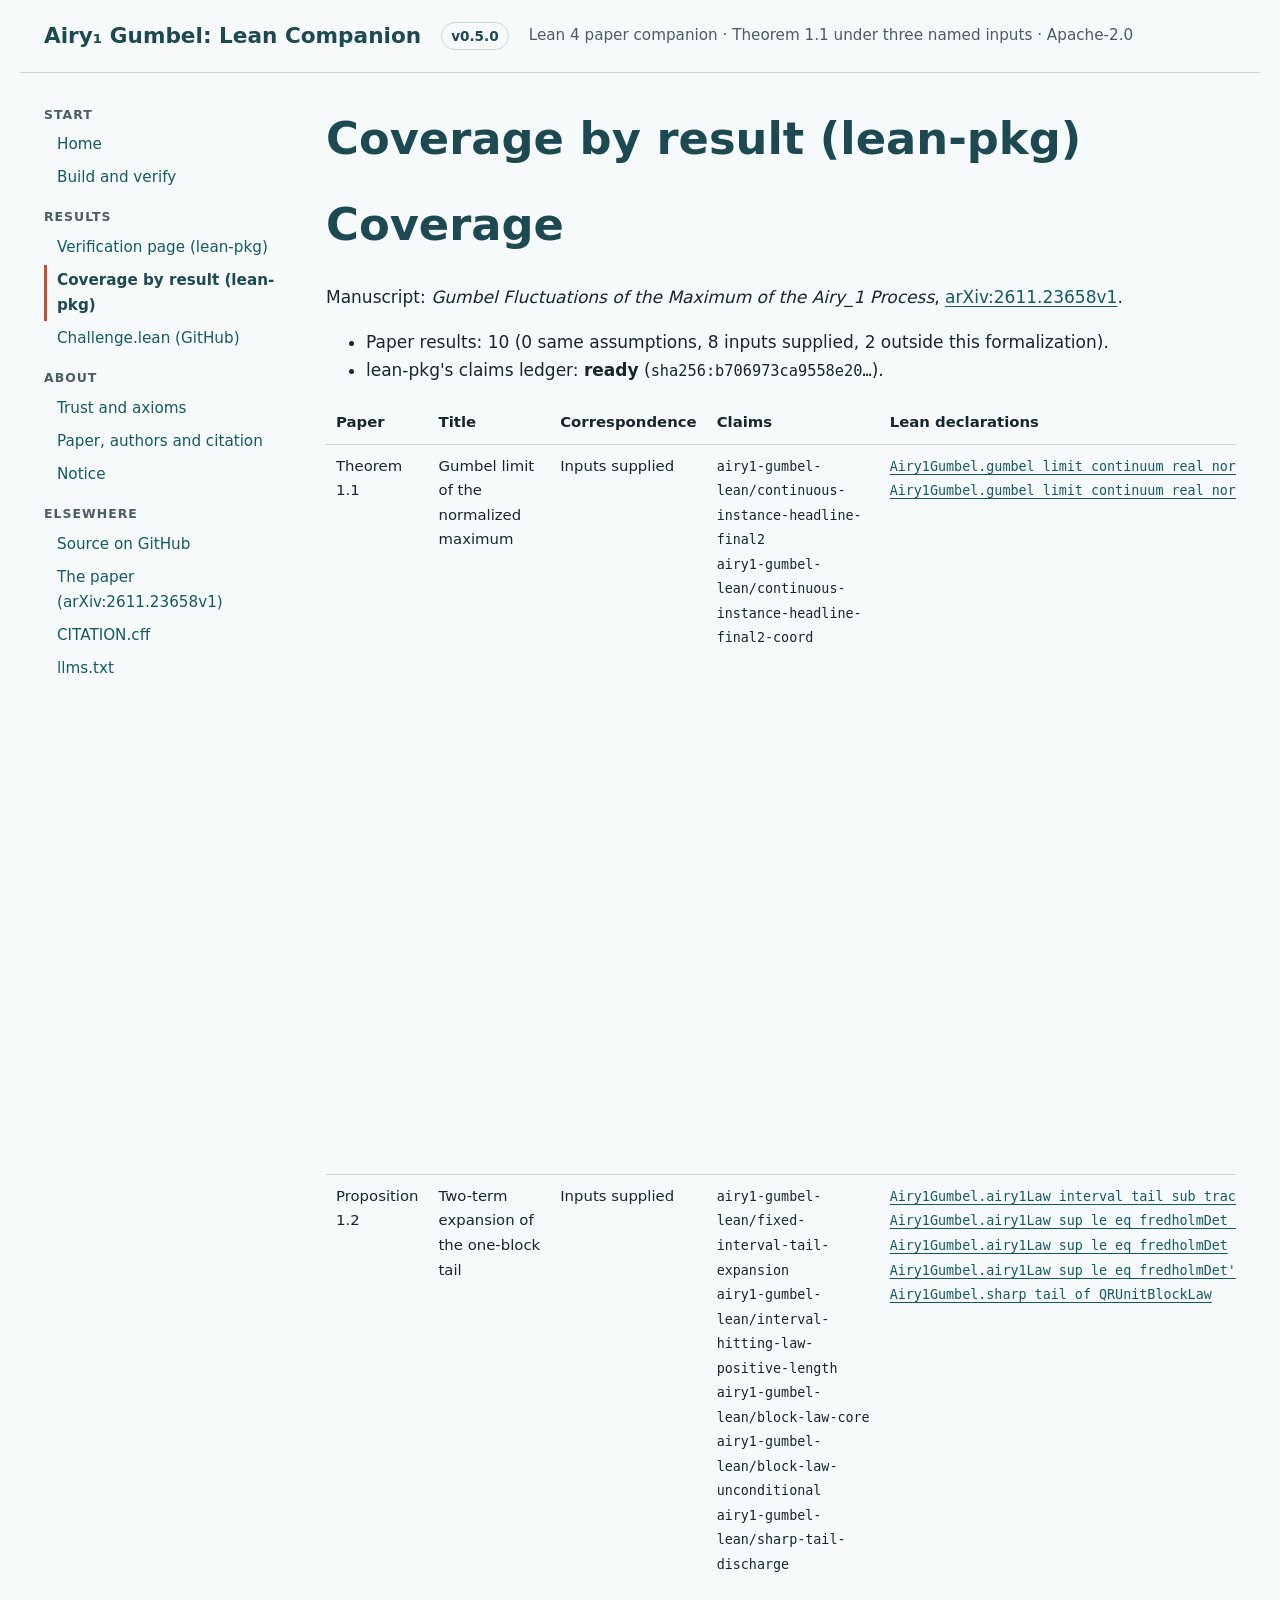
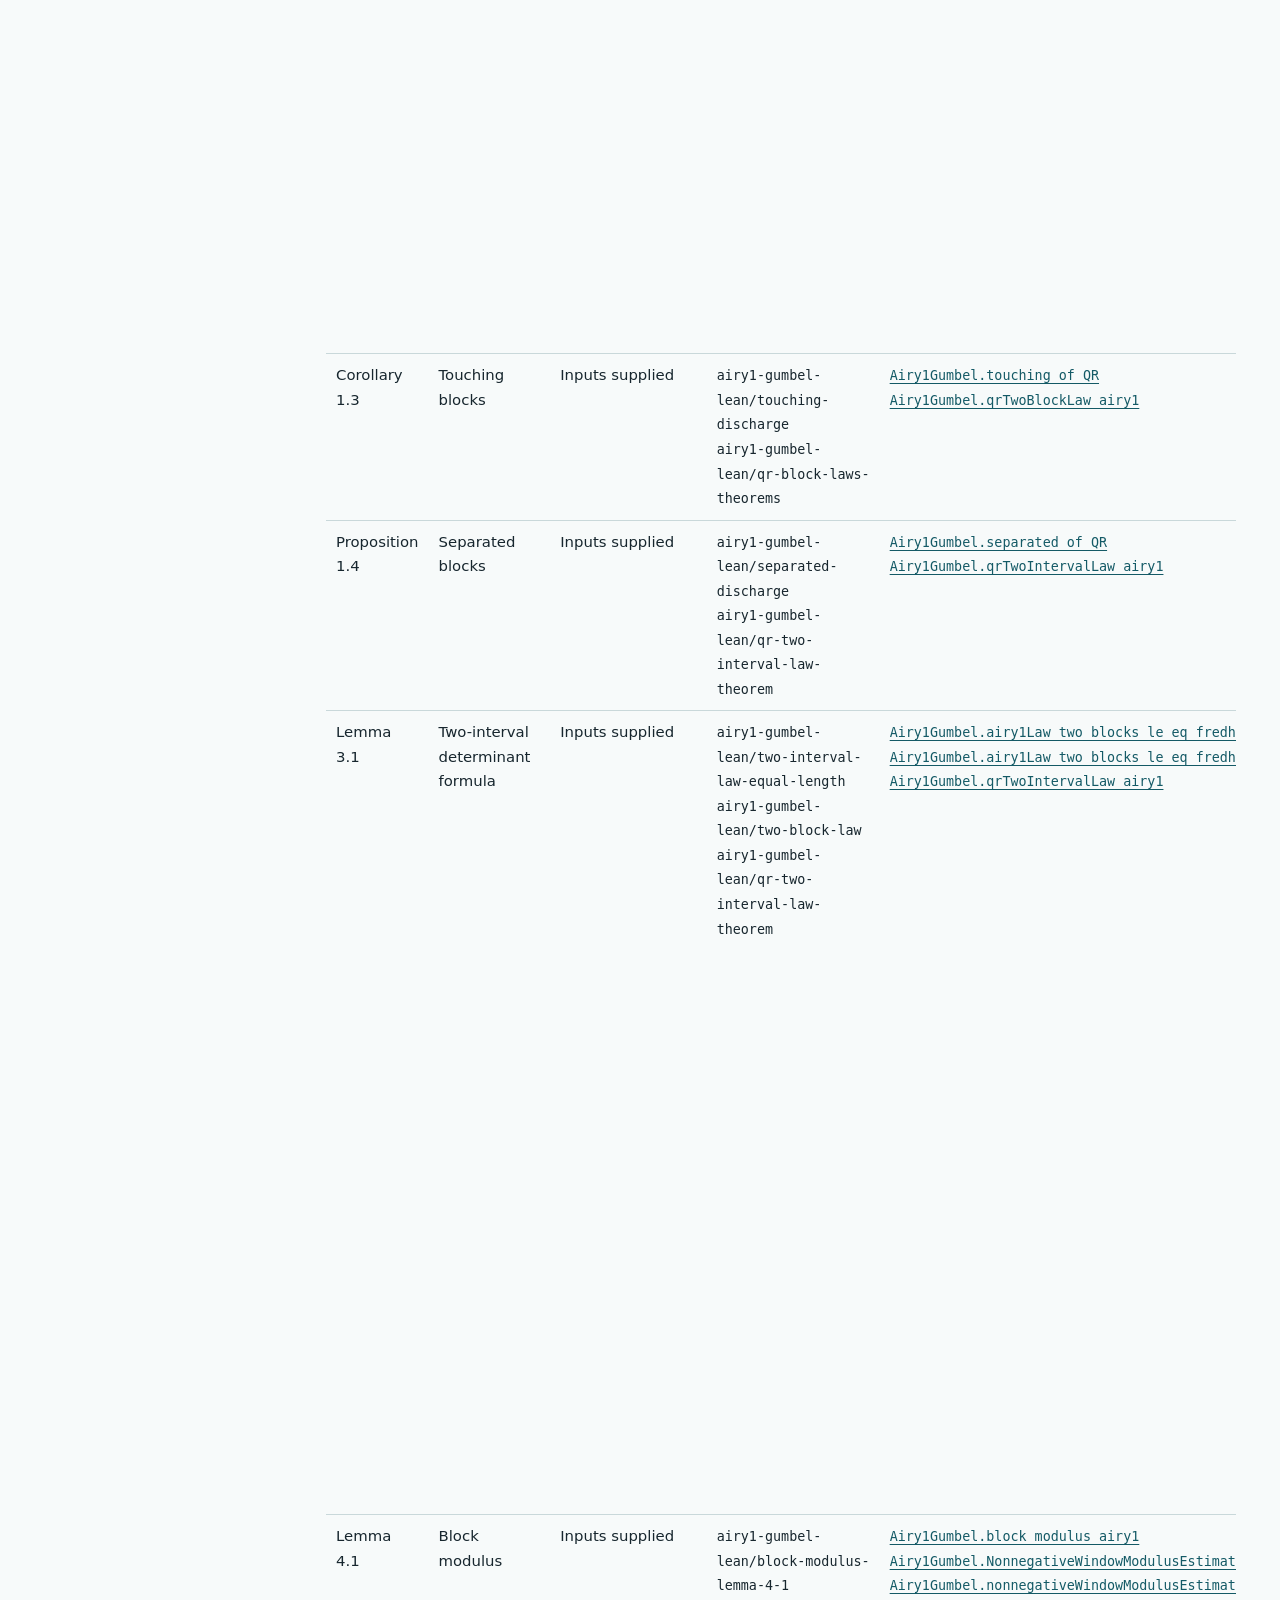
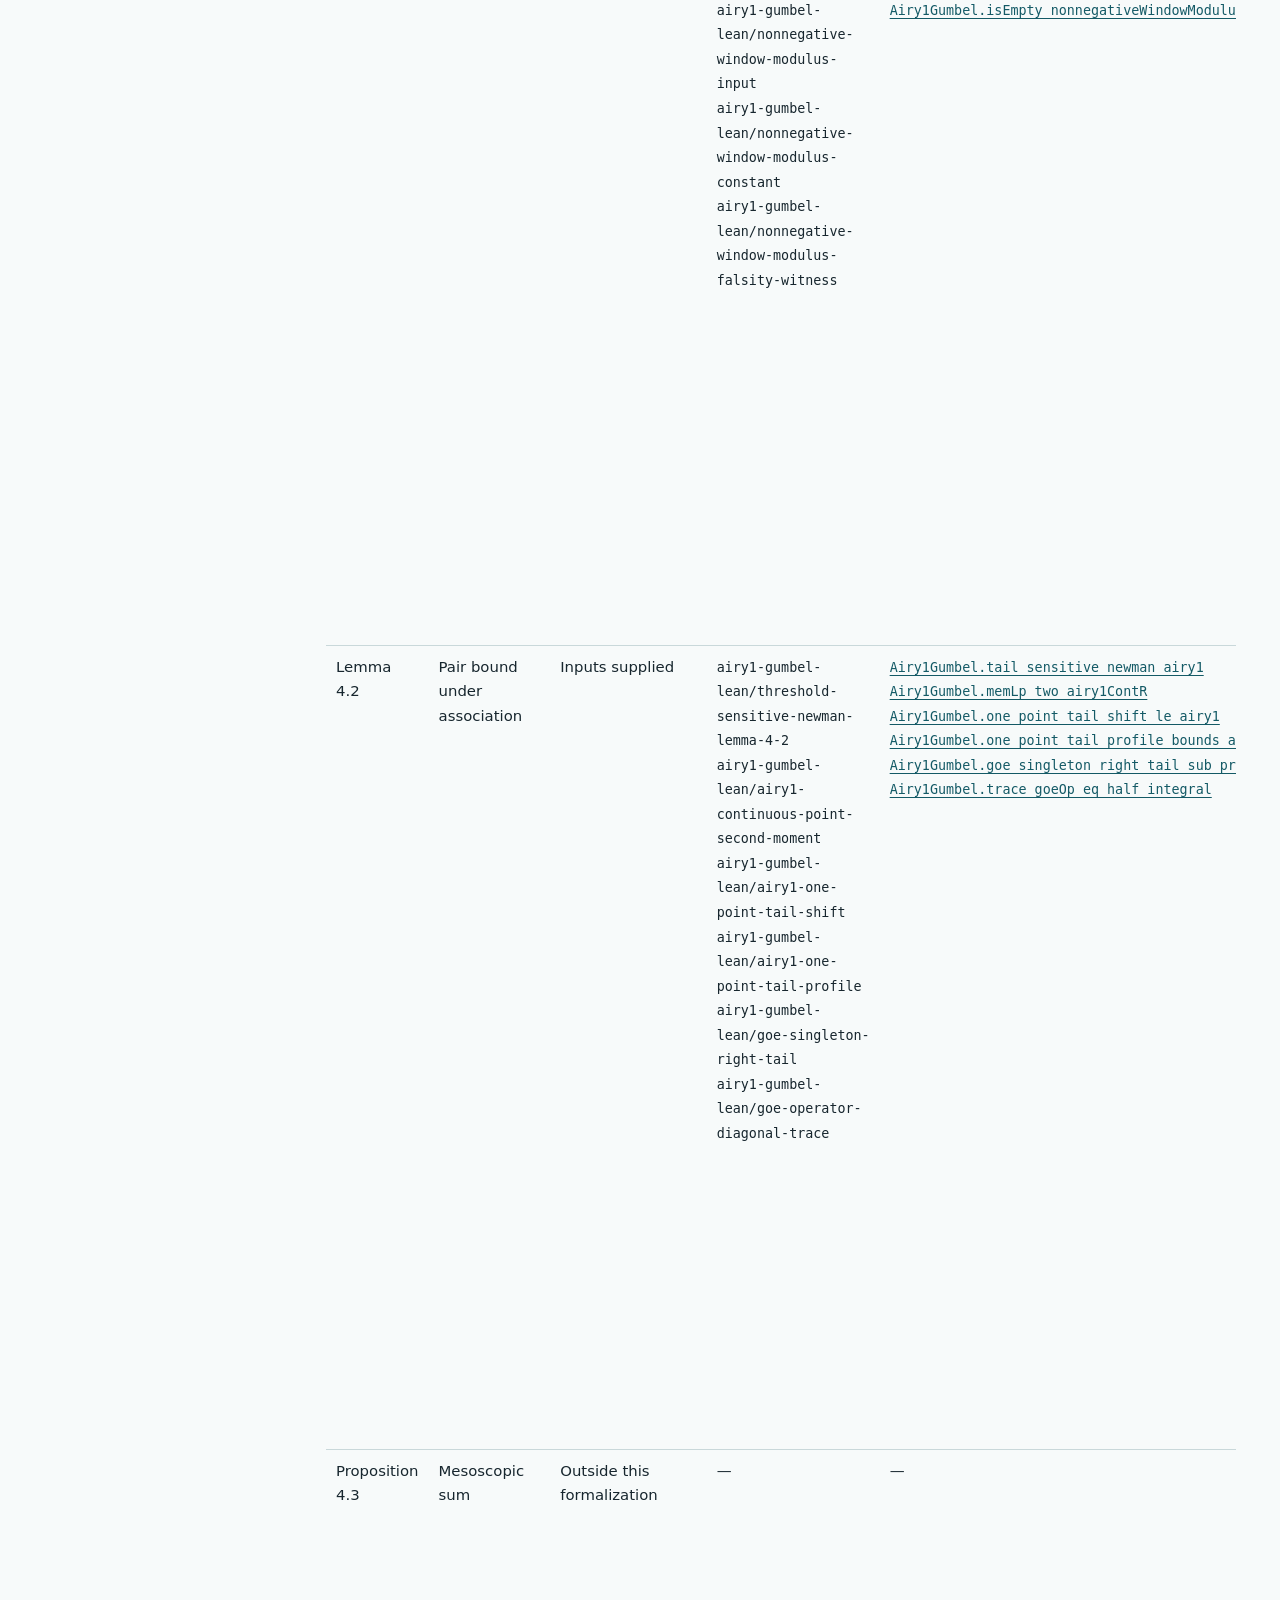
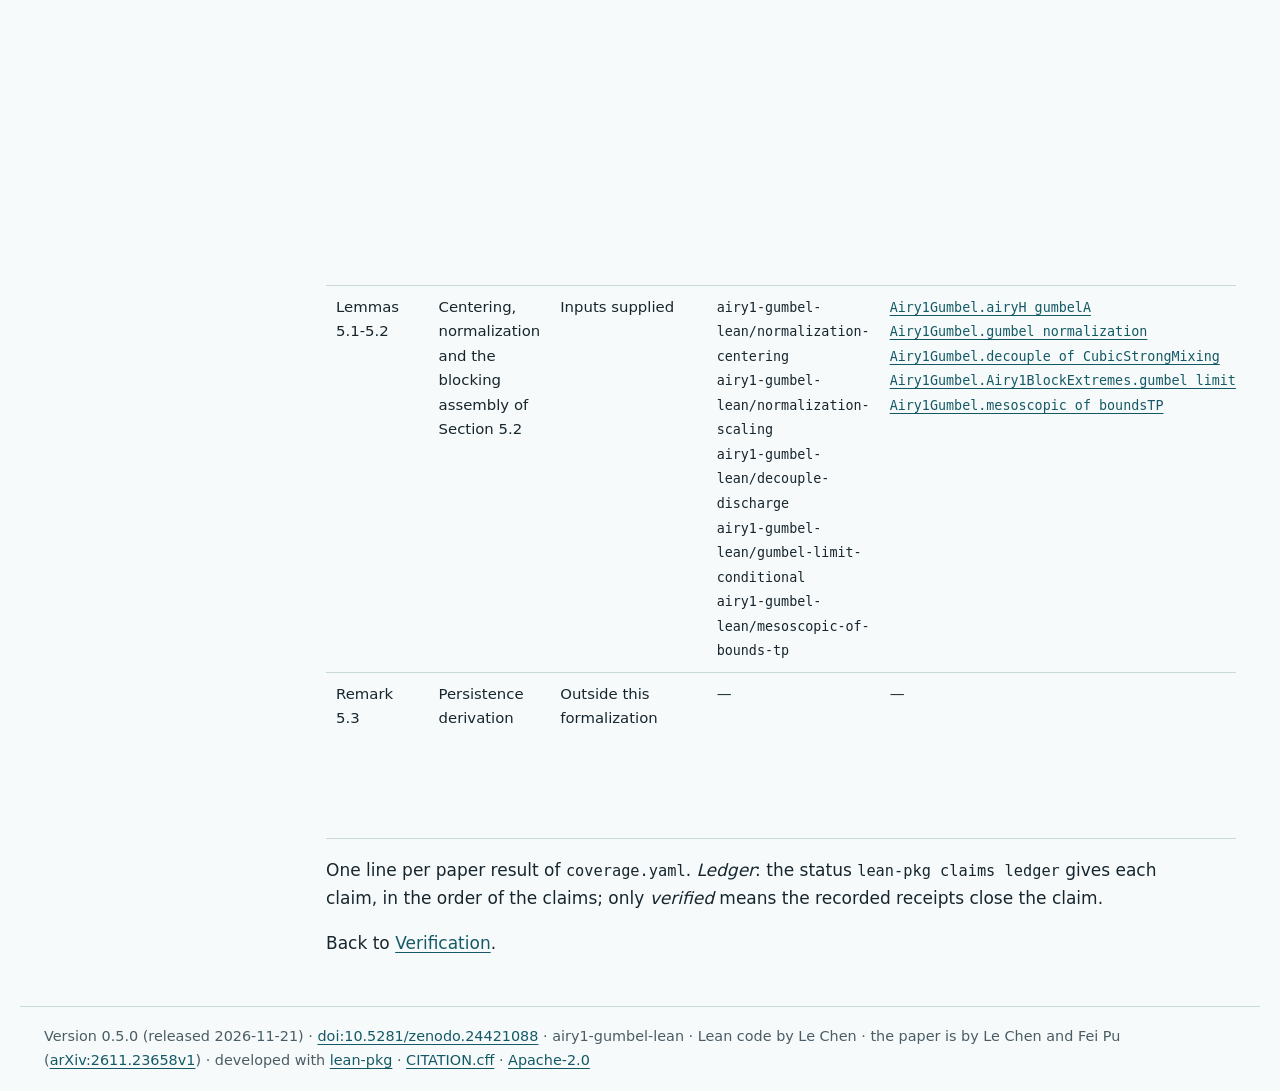
==== commit cbd66b8f: "Site: v0.5.0 (main 9984e7d) Co-Authored-By: Claude Opus 5.5 <noreply@anthropic.com>" ====
--- a/coverage.html
+++ b/coverage.html
@@ -14,7 +14,7 @@
   <a class="skip" href="#content">Skip to content</a>
   <header>
     <a class="brand" href="./"><span>Airy₁ Gumbel: Lean Companion</span></a>
-    <a class="version" href="https://github.com/chenle02/airy1-gumbel-lean/releases/tag/v0.4.0" title="Release v0.4.0">v0.4.0</a>
+    <a class="version" href="https://github.com/chenle02/airy1-gumbel-lean/releases/tag/v0.5.0" title="Release v0.5.0">v0.5.0</a>
     <span class="tagline">Lean 4 paper companion · Theorem 1.1 under three named inputs · Apache-2.0</span>
   </header>
   <div class="shell">
@@ -73,8 +73,8 @@
 
 <p>Manuscript: <em>Gumbel Fluctuations of the Maximum of the Airy_1 Process</em>, <a href="https://arxiv.org/abs/2611.23658v1">arXiv:2611.23658v1</a>.</p>
 <ul>
-<li>Paper results: 10 (0 same assumptions, 7 inputs supplied, 3 outside this formalization).</li>
-<li>lean-pkg's claims ledger: <strong>ready</strong> (<code>sha256:831eea531cdfdf51…</code>).</li>
+<li>Paper results: 10 (0 same assumptions, 8 inputs supplied, 2 outside this formalization).</li>
+<li>lean-pkg's claims ledger: <strong>ready</strong> (<code>sha256:b706973ca9558e20…</code>).</li>
 </ul>
 <table>
 <thead>
@@ -95,7 +95,7 @@
 <td>Gumbel limit of the normalized maximum</td>
 <td>Inputs supplied</td>
 <td><code>airy1-gumbel-lean/continuous-instance-headline-final2</code><br><code>airy1-gumbel-lean/continuous-instance-headline-final2-coord</code></td>
-<td><a href="https://github.com/chenle02/airy1-gumbel-lean/blob/33d81943f406671a1061435747875944ad512ca2/Airy1Gumbel/FinalHeadlineTP.lean"><code>Airy1Gumbel.gumbel_limit_continuum_real_normalized_airy1_final₂</code></a><br><a href="https://github.com/chenle02/airy1-gumbel-lean/blob/33d81943f406671a1061435747875944ad512ca2/Airy1Gumbel/FinalHeadlineTP.lean"><code>Airy1Gumbel.gumbel_limit_continuum_real_normalized_airy1_final₂_coord</code></a></td>
+<td><a href="https://github.com/chenle02/airy1-gumbel-lean/blob/70a76a23b5723bebafc087d245598a0265e306c9/Airy1Gumbel/FinalHeadlineTP.lean"><code>Airy1Gumbel.gumbel_limit_continuum_real_normalized_airy1_final₂</code></a><br><a href="https://github.com/chenle02/airy1-gumbel-lean/blob/70a76a23b5723bebafc087d245598a0265e306c9/Airy1Gumbel/FinalHeadlineTP.lean"><code>Airy1Gumbel.gumbel_limit_continuum_real_normalized_airy1_final₂_coord</code></a></td>
 <td>verified<br>verified</td>
 <td>Airy1FddPositive: for every finite set of times, a probability law whose box distribution function is the Airy_1 Fredholm-determinant formula (Quastel-Remenik, Theorem 1; Borodin-Ferrari-Prahofer 2007)<br>GOELeftTail: a cubic left-tail bound for the one-point law (Baik-Buckingham-DiFranco 2008 with the Ferrari-Spohn GOE identity); an input the paper does not need, since it starts from an existing continuous process<br>CubicStrongMixing: strong mixing between past and future sigma-algebras at rate exp(-c d^3) (Chen-Pu, arXiv 2607.17113, Proposition 3.1)</td>
 <td>The process is the version of the Kolmogorov-extension law with continuous paths on [0, infinity); centering and scaling are those of (1.1)-(1.2) for real T. The mesoscopic step is proved by the two-time Fredholm determinant bound and a high-level upcrossing bound, not by association and the covariance asymptotic.</td>
@@ -105,7 +105,7 @@
 <td>Two-term expansion of the one-block tail</td>
 <td>Inputs supplied</td>
 <td><code>airy1-gumbel-lean/fixed-interval-tail-expansion</code><br><code>airy1-gumbel-lean/interval-hitting-law-positive-length</code><br><code>airy1-gumbel-lean/block-law-core</code><br><code>airy1-gumbel-lean/block-law-unconditional</code><br><code>airy1-gumbel-lean/sharp-tail-discharge</code></td>
-<td><a href="https://github.com/chenle02/airy1-gumbel-lean/blob/33d81943f406671a1061435747875944ad512ca2/Airy1Gumbel/BlockLawUnconditional.lean"><code>Airy1Gumbel.airy1Law_interval_tail_sub_traceLead_isLittleO</code></a><br><a href="https://github.com/chenle02/airy1-gumbel-lean/blob/33d81943f406671a1061435747875944ad512ca2/Airy1Gumbel/BlockLawUnconditional.lean"><code>Airy1Gumbel.airy1Law_sup_le_eq_fredholmDet_at_weight'</code></a><br><a href="https://github.com/chenle02/airy1-gumbel-lean/blob/33d81943f406671a1061435747875944ad512ca2/Airy1Gumbel/BlockLaw.lean"><code>Airy1Gumbel.airy1Law_sup_le_eq_fredholmDet</code></a><br><a href="https://github.com/chenle02/airy1-gumbel-lean/blob/33d81943f406671a1061435747875944ad512ca2/Airy1Gumbel/BlockLawUnconditional.lean"><code>Airy1Gumbel.airy1Law_sup_le_eq_fredholmDet'</code></a><br><a href="https://github.com/chenle02/airy1-gumbel-lean/blob/33d81943f406671a1061435747875944ad512ca2/Airy1Gumbel/SharpTail.lean"><code>Airy1Gumbel.sharp_tail_of_QRUnitBlockLaw</code></a></td>
+<td><a href="https://github.com/chenle02/airy1-gumbel-lean/blob/70a76a23b5723bebafc087d245598a0265e306c9/Airy1Gumbel/BlockLawUnconditional.lean"><code>Airy1Gumbel.airy1Law_interval_tail_sub_traceLead_isLittleO</code></a><br><a href="https://github.com/chenle02/airy1-gumbel-lean/blob/70a76a23b5723bebafc087d245598a0265e306c9/Airy1Gumbel/BlockLawUnconditional.lean"><code>Airy1Gumbel.airy1Law_sup_le_eq_fredholmDet_at_weight'</code></a><br><a href="https://github.com/chenle02/airy1-gumbel-lean/blob/70a76a23b5723bebafc087d245598a0265e306c9/Airy1Gumbel/BlockLaw.lean"><code>Airy1Gumbel.airy1Law_sup_le_eq_fredholmDet</code></a><br><a href="https://github.com/chenle02/airy1-gumbel-lean/blob/70a76a23b5723bebafc087d245598a0265e306c9/Airy1Gumbel/BlockLawUnconditional.lean"><code>Airy1Gumbel.airy1Law_sup_le_eq_fredholmDet'</code></a><br><a href="https://github.com/chenle02/airy1-gumbel-lean/blob/70a76a23b5723bebafc087d245598a0265e306c9/Airy1Gumbel/SharpTail.lean"><code>Airy1Gumbel.sharp_tail_of_QRUnitBlockLaw</code></a></td>
 <td>out-of-scope (internal)<br>out-of-scope (internal)<br>out-of-scope (internal)<br>out-of-scope (internal)<br>out-of-scope (internal)</td>
 <td>Airy1FddPositive and GOELeftTail, for the process-level interval hitting law</td>
 <td>Proved for the continuous version of the constructed process on [0, T], for every fixed T &gt; 0 (fixed-interval-tail-expansion). The interval hitting law is proved at any weight a &gt;= T + 1 by the dyadic mesh limit and combined with the determinant expansion of contrib. Version 0.1.0 had the process-level statement for T &gt;= 1 only.</td>
@@ -115,7 +115,7 @@
 <td>Touching blocks</td>
 <td>Inputs supplied</td>
 <td><code>airy1-gumbel-lean/touching-discharge</code><br><code>airy1-gumbel-lean/qr-block-laws-theorems</code></td>
-<td><a href="https://github.com/chenle02/airy1-gumbel-lean/blob/33d81943f406671a1061435747875944ad512ca2/Airy1Gumbel/Touching.lean"><code>Airy1Gumbel.touching_of_QR</code></a><br><a href="https://github.com/chenle02/airy1-gumbel-lean/blob/33d81943f406671a1061435747875944ad512ca2/Airy1Gumbel/BlockLaw.lean"><code>Airy1Gumbel.qrTwoBlockLaw_airy1</code></a></td>
+<td><a href="https://github.com/chenle02/airy1-gumbel-lean/blob/70a76a23b5723bebafc087d245598a0265e306c9/Airy1Gumbel/Touching.lean"><code>Airy1Gumbel.touching_of_QR</code></a><br><a href="https://github.com/chenle02/airy1-gumbel-lean/blob/70a76a23b5723bebafc087d245598a0265e306c9/Airy1Gumbel/BlockLaw.lean"><code>Airy1Gumbel.qrTwoBlockLaw_airy1</code></a></td>
 <td>out-of-scope (internal)<br>out-of-scope (internal)</td>
 <td>Airy1FddPositive and GOELeftTail, for the one- and two-block laws of the constructed process</td>
 <td>—</td>
@@ -125,7 +125,7 @@
 <td>Separated blocks</td>
 <td>Inputs supplied</td>
 <td><code>airy1-gumbel-lean/separated-discharge</code><br><code>airy1-gumbel-lean/qr-two-interval-law-theorem</code></td>
-<td><a href="https://github.com/chenle02/airy1-gumbel-lean/blob/33d81943f406671a1061435747875944ad512ca2/Airy1Gumbel/Separated.lean"><code>Airy1Gumbel.separated_of_QR</code></a><br><a href="https://github.com/chenle02/airy1-gumbel-lean/blob/33d81943f406671a1061435747875944ad512ca2/Airy1Gumbel/TwoIntervalLaw.lean"><code>Airy1Gumbel.qrTwoIntervalLaw_airy1</code></a></td>
+<td><a href="https://github.com/chenle02/airy1-gumbel-lean/blob/70a76a23b5723bebafc087d245598a0265e306c9/Airy1Gumbel/Separated.lean"><code>Airy1Gumbel.separated_of_QR</code></a><br><a href="https://github.com/chenle02/airy1-gumbel-lean/blob/70a76a23b5723bebafc087d245598a0265e306c9/Airy1Gumbel/TwoIntervalLaw.lean"><code>Airy1Gumbel.qrTwoIntervalLaw_airy1</code></a></td>
 <td>out-of-scope (internal)<br>out-of-scope (internal)</td>
 <td>Airy1FddPositive and GOELeftTail, for the unit-block and two-interval laws of the constructed process</td>
 <td>—</td>
@@ -135,7 +135,7 @@
 <td>Two-interval determinant formula</td>
 <td>Inputs supplied</td>
 <td><code>airy1-gumbel-lean/two-interval-law-equal-length</code><br><code>airy1-gumbel-lean/two-block-law</code><br><code>airy1-gumbel-lean/qr-two-interval-law-theorem</code></td>
-<td><a href="https://github.com/chenle02/airy1-gumbel-lean/blob/33d81943f406671a1061435747875944ad512ca2/Airy1Gumbel/TwoIntervalLaw.lean"><code>Airy1Gumbel.airy1Law_two_blocks_le_eq_fredholmDet_of_length</code></a><br><a href="https://github.com/chenle02/airy1-gumbel-lean/blob/33d81943f406671a1061435747875944ad512ca2/Airy1Gumbel/TwoIntervalLaw.lean"><code>Airy1Gumbel.airy1Law_two_blocks_le_eq_fredholmDet</code></a><br><a href="https://github.com/chenle02/airy1-gumbel-lean/blob/33d81943f406671a1061435747875944ad512ca2/Airy1Gumbel/TwoIntervalLaw.lean"><code>Airy1Gumbel.qrTwoIntervalLaw_airy1</code></a></td>
+<td><a href="https://github.com/chenle02/airy1-gumbel-lean/blob/70a76a23b5723bebafc087d245598a0265e306c9/Airy1Gumbel/TwoIntervalLaw.lean"><code>Airy1Gumbel.airy1Law_two_blocks_le_eq_fredholmDet_of_length</code></a><br><a href="https://github.com/chenle02/airy1-gumbel-lean/blob/70a76a23b5723bebafc087d245598a0265e306c9/Airy1Gumbel/TwoIntervalLaw.lean"><code>Airy1Gumbel.airy1Law_two_blocks_le_eq_fredholmDet</code></a><br><a href="https://github.com/chenle02/airy1-gumbel-lean/blob/70a76a23b5723bebafc087d245598a0265e306c9/Airy1Gumbel/TwoIntervalLaw.lean"><code>Airy1Gumbel.qrTwoIntervalLaw_airy1</code></a></td>
 <td>out-of-scope (internal)<br>out-of-scope (internal)<br>out-of-scope (internal)</td>
 <td>Airy1FddPositive and GOELeftTail, for the two-interval hitting law of the constructed process</td>
 <td>Proved for every T &gt; 0, r &gt; 0, M &gt; 0 at any weight a &gt;= 2T + r + 1 (two-interval-law-equal-length), in the trace-class form (3.3) of Remark 3.2: det(I - K~), K~ the conjugated kernel of (3.2). The determinant displayed in (3.1) has no separate Lean definition; the paper reads it through (3.3). Versions 0.1.0 and 0.2.0 had T = 1 only.</td>
@@ -145,7 +145,7 @@
 <td>Block modulus</td>
 <td>Inputs supplied</td>
 <td><code>airy1-gumbel-lean/block-modulus-lemma-4-1</code><br><code>airy1-gumbel-lean/nonnegative-window-modulus-input</code><br><code>airy1-gumbel-lean/nonnegative-window-modulus-constant</code><br><code>airy1-gumbel-lean/nonnegative-window-modulus-falsity-witness</code></td>
-<td><a href="https://github.com/chenle02/airy1-gumbel-lean/blob/33d81943f406671a1061435747875944ad512ca2/Airy1Gumbel/BlockModulus.lean"><code>Airy1Gumbel.block_modulus_airy1</code></a><br><a href="https://github.com/chenle02/airy1-gumbel-lean/blob/33d81943f406671a1061435747875944ad512ca2/Airy1Gumbel/BlockModulus.lean"><code>Airy1Gumbel.NonnegativeWindowModulusEstimate</code></a><br><a href="https://github.com/chenle02/airy1-gumbel-lean/blob/33d81943f406671a1061435747875944ad512ca2/Airy1Gumbel/BlockModulus.lean"><code>Airy1Gumbel.nonnegativeWindowModulusEstimate_const</code></a><br><a href="https://github.com/chenle02/airy1-gumbel-lean/blob/33d81943f406671a1061435747875944ad512ca2/Airy1Gumbel/BlockModulus.lean"><code>Airy1Gumbel.isEmpty_nonnegativeWindowModulusEstimate_sq</code></a></td>
+<td><a href="https://github.com/chenle02/airy1-gumbel-lean/blob/70a76a23b5723bebafc087d245598a0265e306c9/Airy1Gumbel/BlockModulus.lean"><code>Airy1Gumbel.block_modulus_airy1</code></a><br><a href="https://github.com/chenle02/airy1-gumbel-lean/blob/70a76a23b5723bebafc087d245598a0265e306c9/Airy1Gumbel/BlockModulus.lean"><code>Airy1Gumbel.NonnegativeWindowModulusEstimate</code></a><br><a href="https://github.com/chenle02/airy1-gumbel-lean/blob/70a76a23b5723bebafc087d245598a0265e306c9/Airy1Gumbel/BlockModulus.lean"><code>Airy1Gumbel.nonnegativeWindowModulusEstimate_const</code></a><br><a href="https://github.com/chenle02/airy1-gumbel-lean/blob/70a76a23b5723bebafc087d245598a0265e306c9/Airy1Gumbel/BlockModulus.lean"><code>Airy1Gumbel.isEmpty_nonnegativeWindowModulusEstimate_sq</code></a></td>
 <td>out-of-scope (internal)<br>out-of-scope (internal)<br>out-of-scope (internal)<br>out-of-scope (internal)</td>
 <td>NonnegativeWindowModulusEstimate, assumed, not proved: the transferred local oscillation bound (4.2) of arXiv:2611.23658v1 on windows inside [0, infinity): for large l, 0 &lt; s &lt;= 1 and centres c &gt;= s, P(|A(t1) - A(t2)| &gt; C0 l sqrt(s) for some t1, t2 in [c - s, c + s]) &lt;= C0 exp(-c0 l). The paper derives it from Basu-Bhattacharjee (2024, arXiv 2406.11826); that derivation is not formalized<br>Airy1FddPositive and GOELeftTail, for the continuous version of the constructed process</td>
 <td>Proved as eq. (4.1) for the continuous version on [0, 1] (block-modulus-lemma-4-1). The input is new in v0.4.0; the zero process satisfies it and the process t^2 violates it (the two audit claims). The headline (Theorem 1.1) does not use this lemma or the new input: its mesoscopic step goes through a high-level upcrossing bound.</td>
@@ -153,12 +153,12 @@
 <tr>
 <td>Lemma 4.2</td>
 <td>Pair bound under association</td>
-<td>Outside this formalization</td>
-<td>—</td>
-<td>—</td>
-<td>—</td>
-<td>—</td>
-<td>The Lean proof does not use association; it bounds grid pairs by a two-time Fredholm determinant estimate. Newman's covariance inequality itself is proved (newman-lemma3).</td>
+<td>Inputs supplied</td>
+<td><code>airy1-gumbel-lean/threshold-sensitive-newman-lemma-4-2</code><br><code>airy1-gumbel-lean/airy1-continuous-point-second-moment</code><br><code>airy1-gumbel-lean/airy1-one-point-tail-shift</code><br><code>airy1-gumbel-lean/airy1-one-point-tail-profile</code><br><code>airy1-gumbel-lean/goe-singleton-right-tail</code><br><code>airy1-gumbel-lean/goe-operator-diagonal-trace</code></td>
+<td><a href="https://github.com/chenle02/airy1-gumbel-lean/blob/70a76a23b5723bebafc087d245598a0265e306c9/Airy1Gumbel/TailSensitiveNewman.lean"><code>Airy1Gumbel.tail_sensitive_newman_airy1</code></a><br><a href="https://github.com/chenle02/airy1-gumbel-lean/blob/70a76a23b5723bebafc087d245598a0265e306c9/Airy1Gumbel/TailSensitiveNewman.lean"><code>Airy1Gumbel.memLp_two_airy1ContR</code></a><br><a href="https://github.com/chenle02/airy1-gumbel-lean/blob/70a76a23b5723bebafc087d245598a0265e306c9/Airy1Gumbel/TailSensitiveNewman.lean"><code>Airy1Gumbel.one_point_tail_shift_le_airy1</code></a><br><a href="https://github.com/chenle02/airy1-gumbel-lean/blob/70a76a23b5723bebafc087d245598a0265e306c9/Airy1Gumbel/TailSensitiveNewman.lean"><code>Airy1Gumbel.one_point_tail_profile_bounds_airy1</code></a><br><a href="https://github.com/chenle02/airy1-gumbel-lean/blob/70a76a23b5723bebafc087d245598a0265e306c9/Airy1Gumbel/TailSensitiveNewman.lean"><code>Airy1Gumbel.goe_singleton_right_tail_sub_profile_isLittleO</code></a><br><a href="https://github.com/chenle02/airy1-gumbel-lean/blob/70a76a23b5723bebafc087d245598a0265e306c9/Airy1Gumbel/TailSensitiveNewman.lean"><code>Airy1Gumbel.trace_goeOp_eq_half_integral</code></a></td>
+<td>out-of-scope (internal)<br>out-of-scope (internal)<br>out-of-scope (internal)<br>out-of-scope (internal)<br>out-of-scope (internal)<br>out-of-scope (internal)</td>
+<td>ProcessAssociated, assumed, not proved: the association of the Airy_1 process (Pu 2025, Theorem 1.2), in the form that every finite-dimensional marginal gives nonnegative covariance to bounded, monotone, measurable test functions. An existing named input, until v0.5.0 used only by the earlier association-route headline<br>Airy1FddPositive and GOELeftTail, standing inputs for the continuous version of the constructed process; GOELeftTail is not a hypothesis of the paper's Lemma 4.2</td>
+<td>Proved as eq. (4.3) for every u &gt;= u0 and every lag d &gt;= 0, constants independent of d. The covariance is genuine: both marginals are proved square-integrable. The one-point tail ratio, from a density bound in the paper, is proved from the GOE Fredholm determinant: no new named input. The headline (Theorem 1.1) does not use this lemma.</td>
 </tr>
 <tr>
 <td>Proposition 4.3</td>
@@ -175,7 +175,7 @@
 <td>Centering, normalization and the blocking assembly of Section 5.2</td>
 <td>Inputs supplied</td>
 <td><code>airy1-gumbel-lean/normalization-centering</code><br><code>airy1-gumbel-lean/normalization-scaling</code><br><code>airy1-gumbel-lean/decouple-discharge</code><br><code>airy1-gumbel-lean/gumbel-limit-conditional</code><br><code>airy1-gumbel-lean/mesoscopic-of-bounds-tp</code></td>
-<td><a href="https://github.com/chenle02/airy1-gumbel-lean/blob/33d81943f406671a1061435747875944ad512ca2/Airy1Gumbel/Normalization.lean"><code>Airy1Gumbel.airyH_gumbelA</code></a><br><a href="https://github.com/chenle02/airy1-gumbel-lean/blob/33d81943f406671a1061435747875944ad512ca2/Airy1Gumbel/Normalization.lean"><code>Airy1Gumbel.gumbel_normalization</code></a><br><a href="https://github.com/chenle02/airy1-gumbel-lean/blob/33d81943f406671a1061435747875944ad512ca2/Airy1Gumbel/MixingRecord.lean"><code>Airy1Gumbel.decouple_of_CubicStrongMixing</code></a><br><a href="https://github.com/chenle02/airy1-gumbel-lean/blob/33d81943f406671a1061435747875944ad512ca2/Airy1Gumbel/GumbelLimit.lean"><code>Airy1Gumbel.Airy1BlockExtremes.gumbel_limit</code></a><br><a href="https://github.com/chenle02/airy1-gumbel-lean/blob/33d81943f406671a1061435747875944ad512ca2/Airy1Gumbel/MesoscopicTP.lean"><code>Airy1Gumbel.mesoscopic_of_boundsTP</code></a></td>
+<td><a href="https://github.com/chenle02/airy1-gumbel-lean/blob/70a76a23b5723bebafc087d245598a0265e306c9/Airy1Gumbel/Normalization.lean"><code>Airy1Gumbel.airyH_gumbelA</code></a><br><a href="https://github.com/chenle02/airy1-gumbel-lean/blob/70a76a23b5723bebafc087d245598a0265e306c9/Airy1Gumbel/Normalization.lean"><code>Airy1Gumbel.gumbel_normalization</code></a><br><a href="https://github.com/chenle02/airy1-gumbel-lean/blob/70a76a23b5723bebafc087d245598a0265e306c9/Airy1Gumbel/MixingRecord.lean"><code>Airy1Gumbel.decouple_of_CubicStrongMixing</code></a><br><a href="https://github.com/chenle02/airy1-gumbel-lean/blob/70a76a23b5723bebafc087d245598a0265e306c9/Airy1Gumbel/GumbelLimit.lean"><code>Airy1Gumbel.Airy1BlockExtremes.gumbel_limit</code></a><br><a href="https://github.com/chenle02/airy1-gumbel-lean/blob/70a76a23b5723bebafc087d245598a0265e306c9/Airy1Gumbel/MesoscopicTP.lean"><code>Airy1Gumbel.mesoscopic_of_boundsTP</code></a></td>
 <td>out-of-scope (internal)<br>out-of-scope (internal)<br>out-of-scope (internal)<br>out-of-scope (internal)<br>out-of-scope (internal)</td>
 <td>CubicStrongMixing, for the decoupling of distant blocks</td>
 <td>—</td>
@@ -197,7 +197,7 @@
     </main>
   </div>
   <footer>
-    Version 0.4.0 (released 2026-11-20) · <a href="https://doi.org/10.5281/zenodo.24410662">doi:10.5281/zenodo.24410662</a> · airy1-gumbel-lean · Lean code by Le Chen · the paper is by Le Chen and Fei Pu (<a href="https://arxiv.org/abs/2611.23658v1">arXiv:2611.23658v1</a>) · developed with <a href="https://github.com/lean-pkg/lean-pkg">lean-pkg</a> · <a href="https://github.com/chenle02/airy1-gumbel-lean/blob/main/CITATION.cff">CITATION.cff</a> · <a href="https://github.com/chenle02/airy1-gumbel-lean/blob/main/LICENSE">Apache-2.0</a>
+    Version 0.5.0 (released 2026-11-21) · <a href="https://doi.org/10.5281/zenodo.24421088">doi:10.5281/zenodo.24421088</a> · airy1-gumbel-lean · Lean code by Le Chen · the paper is by Le Chen and Fei Pu (<a href="https://arxiv.org/abs/2611.23658v1">arXiv:2611.23658v1</a>) · developed with <a href="https://github.com/lean-pkg/lean-pkg">lean-pkg</a> · <a href="https://github.com/chenle02/airy1-gumbel-lean/blob/main/CITATION.cff">CITATION.cff</a> · <a href="https://github.com/chenle02/airy1-gumbel-lean/blob/main/LICENSE">Apache-2.0</a>
   </footer>
 </body>
 </html>
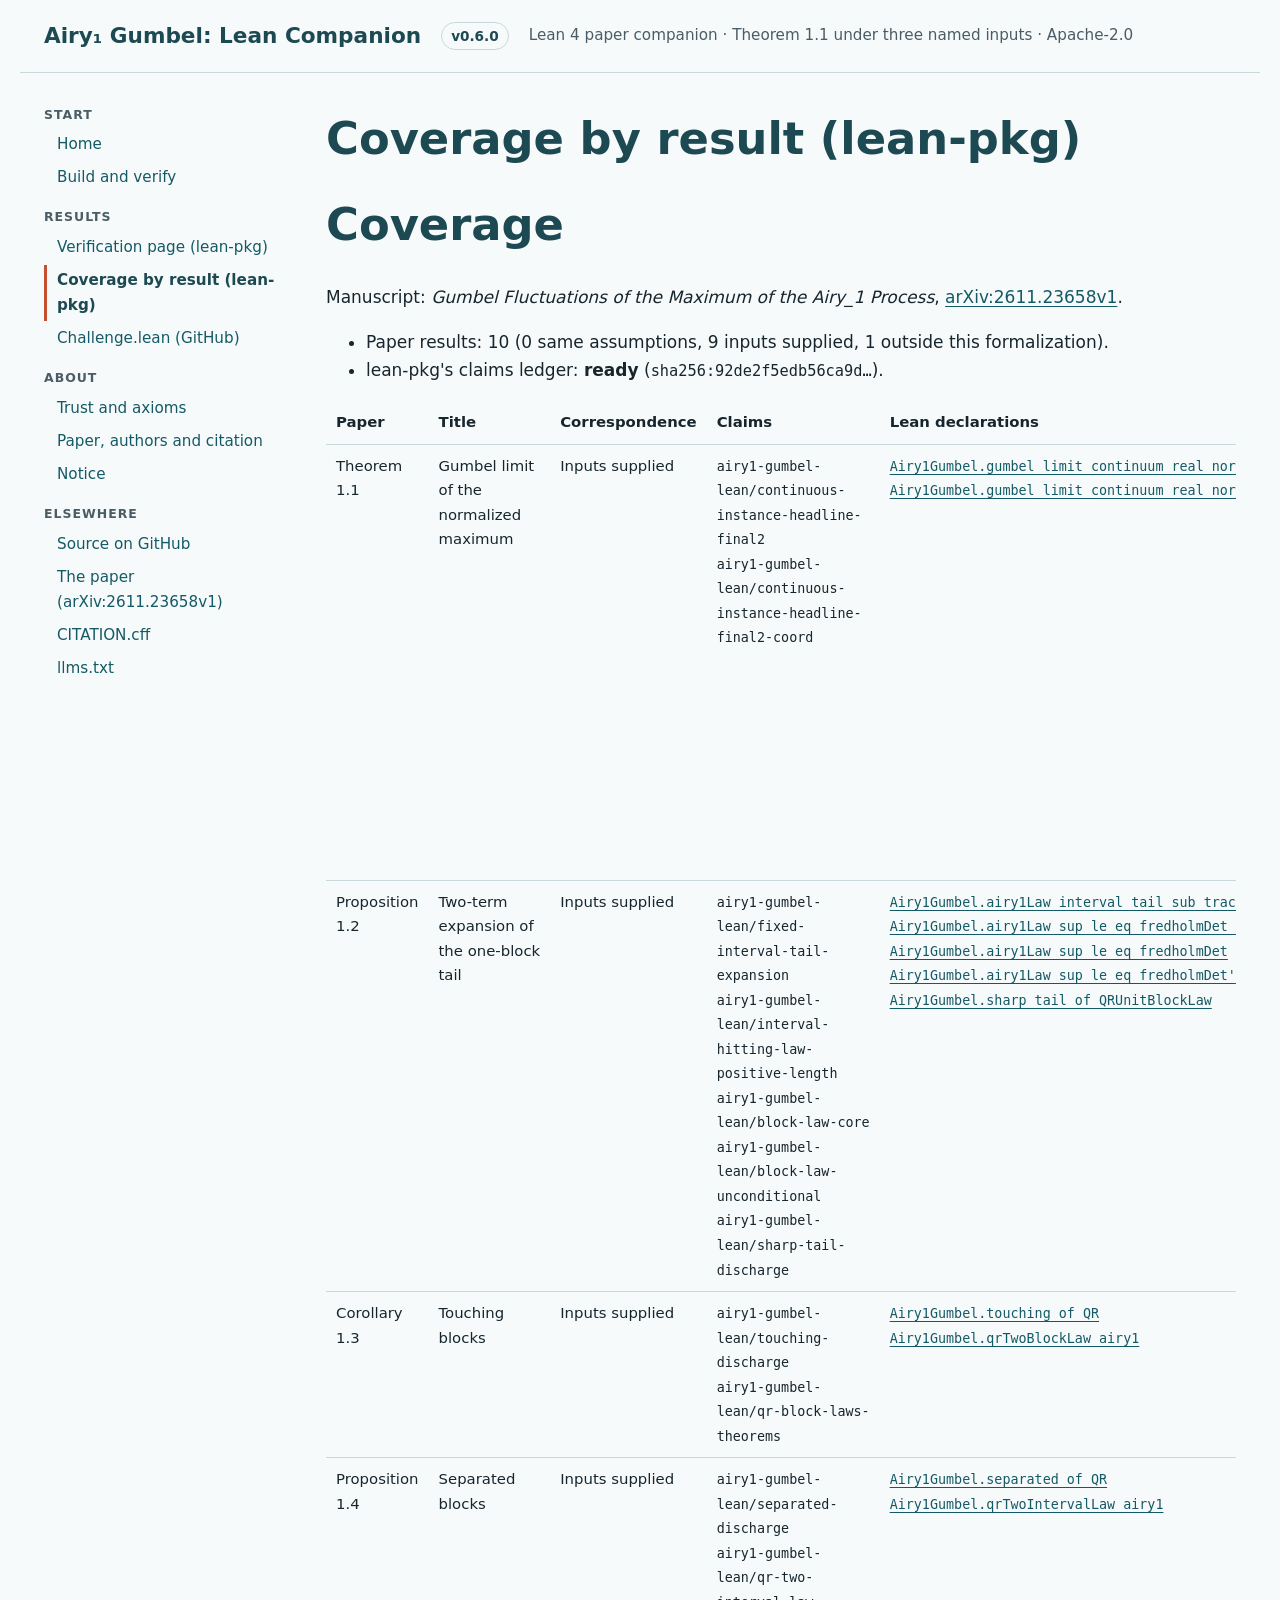
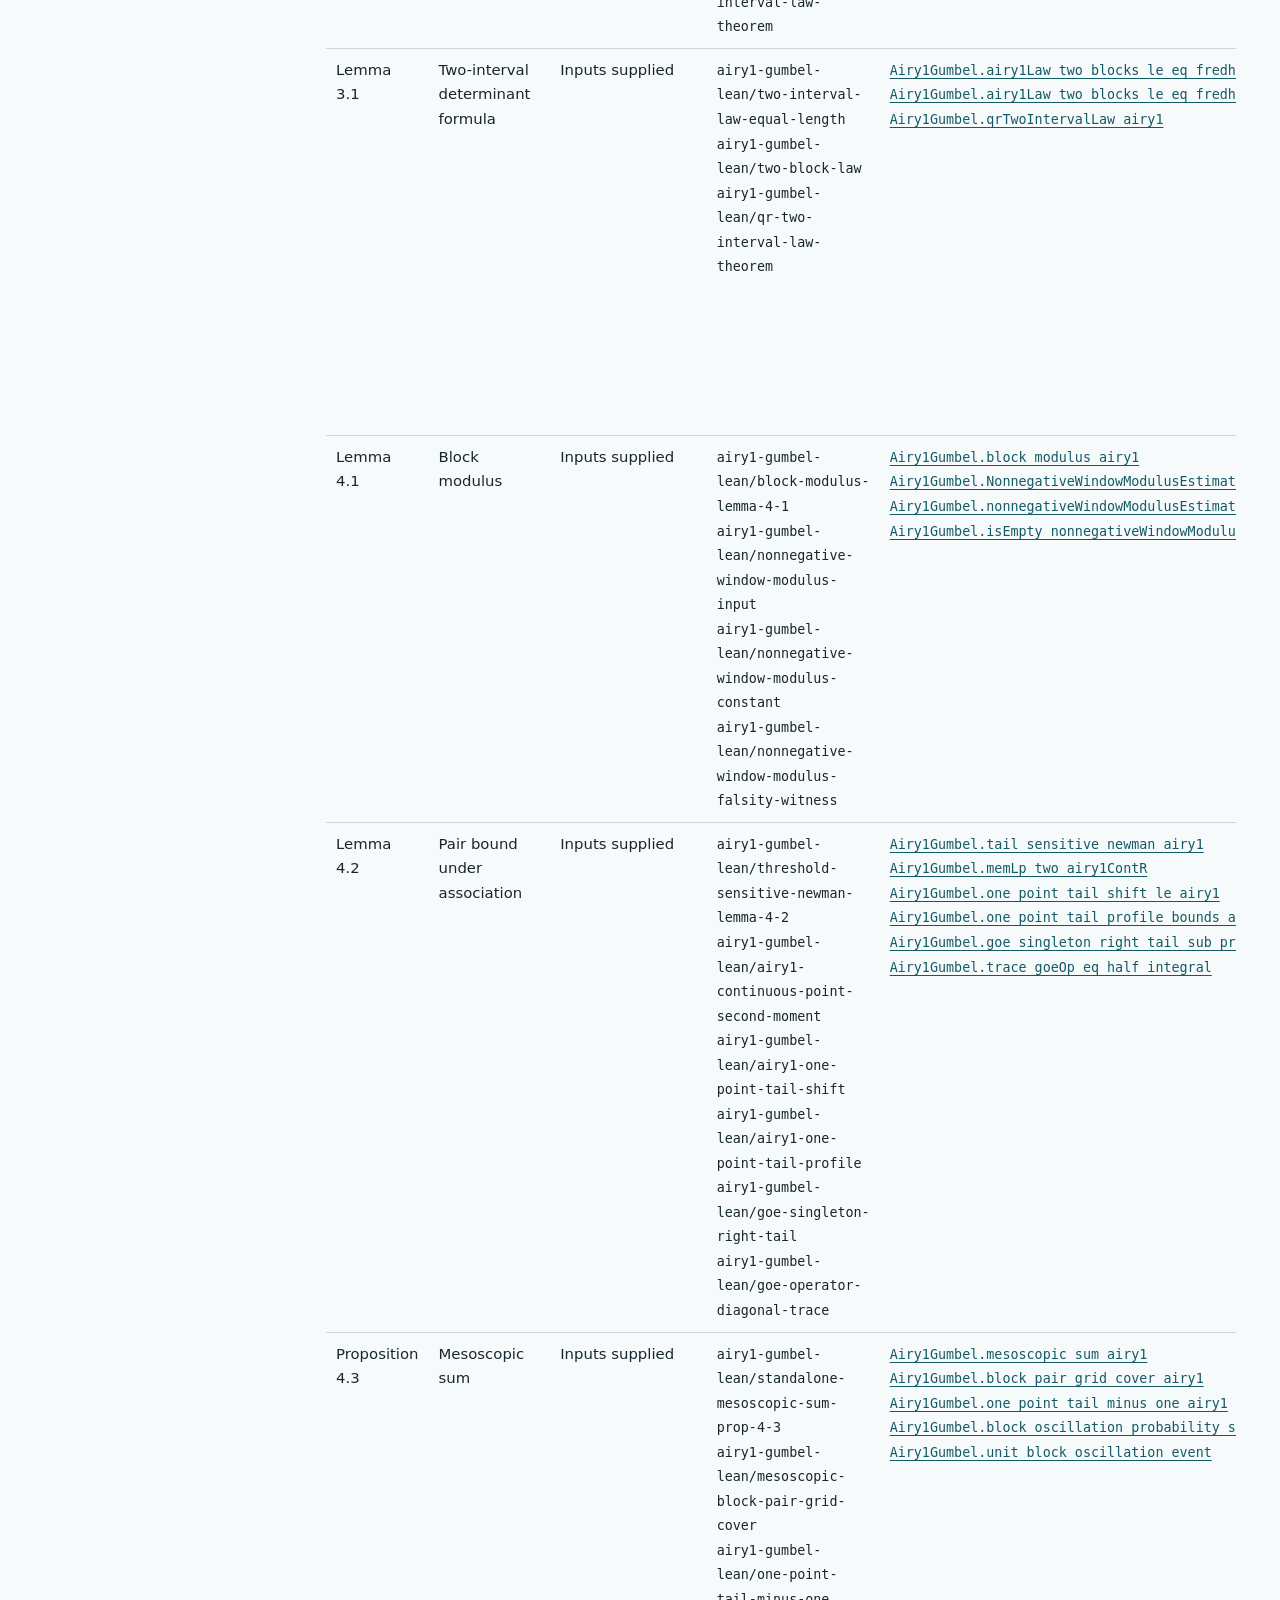
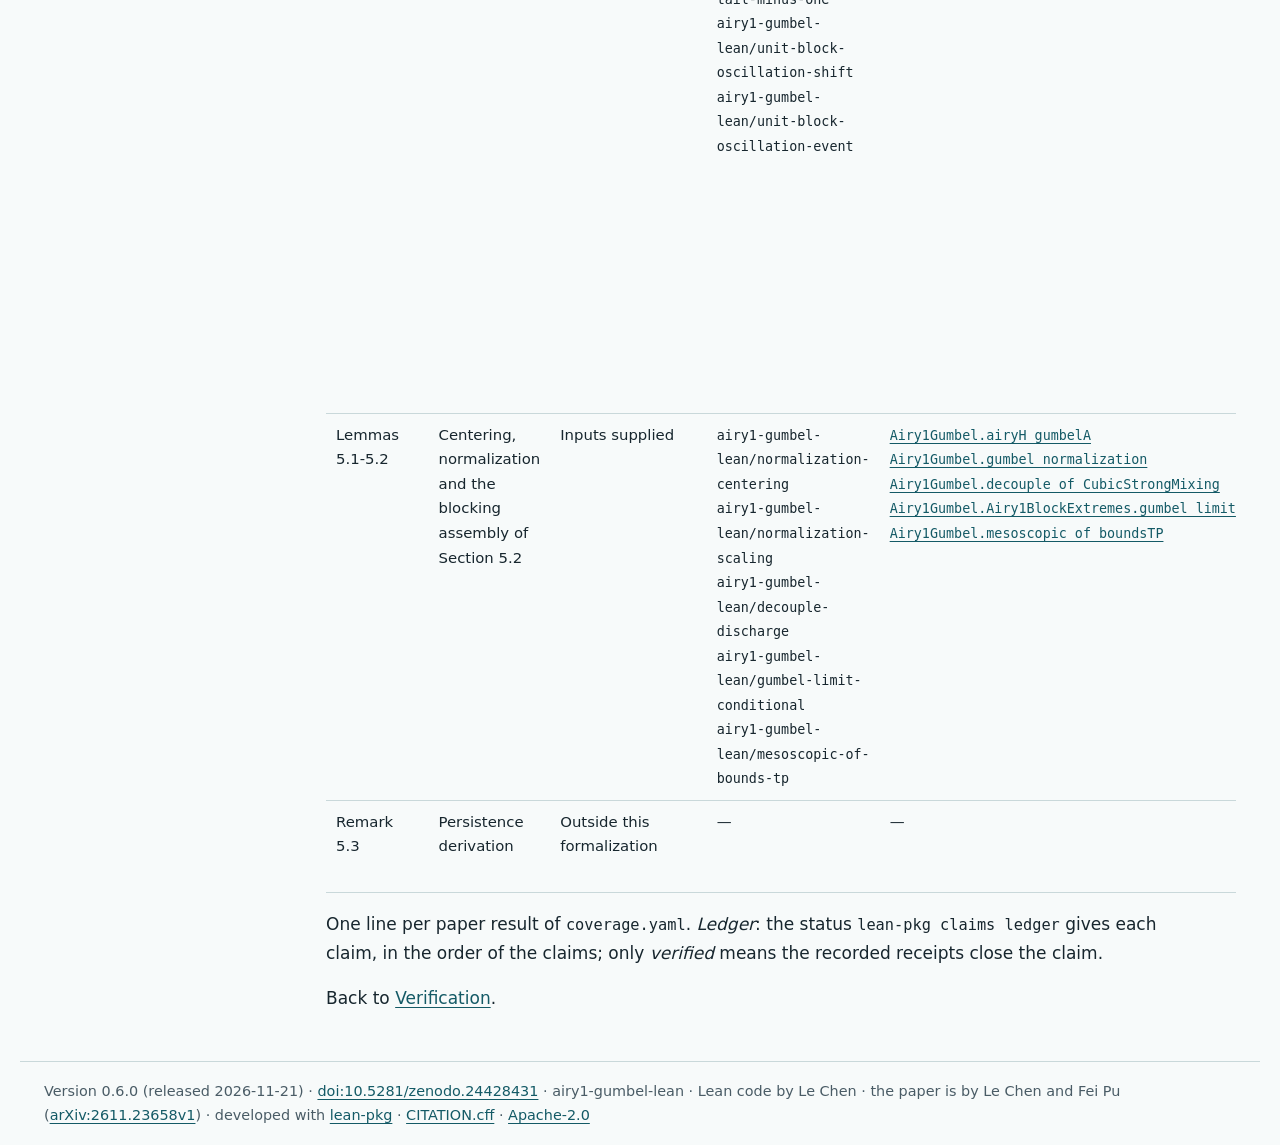
==== commit 4d26d69b: "Site: v0.6.0 (main 15a124f) Co-Authored-By: Claude Opus 5.5 <noreply@anthropic.com>" ====
--- a/coverage.html
+++ b/coverage.html
@@ -14,7 +14,7 @@
   <a class="skip" href="#content">Skip to content</a>
   <header>
     <a class="brand" href="./"><span>Airy₁ Gumbel: Lean Companion</span></a>
-    <a class="version" href="https://github.com/chenle02/airy1-gumbel-lean/releases/tag/v0.5.0" title="Release v0.5.0">v0.5.0</a>
+    <a class="version" href="https://github.com/chenle02/airy1-gumbel-lean/releases/tag/v0.6.0" title="Release v0.6.0">v0.6.0</a>
     <span class="tagline">Lean 4 paper companion · Theorem 1.1 under three named inputs · Apache-2.0</span>
   </header>
   <div class="shell">
@@ -73,8 +73,8 @@
 
 <p>Manuscript: <em>Gumbel Fluctuations of the Maximum of the Airy_1 Process</em>, <a href="https://arxiv.org/abs/2611.23658v1">arXiv:2611.23658v1</a>.</p>
 <ul>
-<li>Paper results: 10 (0 same assumptions, 8 inputs supplied, 2 outside this formalization).</li>
-<li>lean-pkg's claims ledger: <strong>ready</strong> (<code>sha256:b706973ca9558e20…</code>).</li>
+<li>Paper results: 10 (0 same assumptions, 9 inputs supplied, 1 outside this formalization).</li>
+<li>lean-pkg's claims ledger: <strong>ready</strong> (<code>sha256:92de2f5edb56ca9d…</code>).</li>
 </ul>
 <table>
 <thead>
@@ -95,7 +95,7 @@
 <td>Gumbel limit of the normalized maximum</td>
 <td>Inputs supplied</td>
 <td><code>airy1-gumbel-lean/continuous-instance-headline-final2</code><br><code>airy1-gumbel-lean/continuous-instance-headline-final2-coord</code></td>
-<td><a href="https://github.com/chenle02/airy1-gumbel-lean/blob/70a76a23b5723bebafc087d245598a0265e306c9/Airy1Gumbel/FinalHeadlineTP.lean"><code>Airy1Gumbel.gumbel_limit_continuum_real_normalized_airy1_final₂</code></a><br><a href="https://github.com/chenle02/airy1-gumbel-lean/blob/70a76a23b5723bebafc087d245598a0265e306c9/Airy1Gumbel/FinalHeadlineTP.lean"><code>Airy1Gumbel.gumbel_limit_continuum_real_normalized_airy1_final₂_coord</code></a></td>
+<td><a href="https://github.com/chenle02/airy1-gumbel-lean/blob/97a2322cf1b637c2fdcf0967499a2628e1285297/Airy1Gumbel/FinalHeadlineTP.lean"><code>Airy1Gumbel.gumbel_limit_continuum_real_normalized_airy1_final₂</code></a><br><a href="https://github.com/chenle02/airy1-gumbel-lean/blob/97a2322cf1b637c2fdcf0967499a2628e1285297/Airy1Gumbel/FinalHeadlineTP.lean"><code>Airy1Gumbel.gumbel_limit_continuum_real_normalized_airy1_final₂_coord</code></a></td>
 <td>verified<br>verified</td>
 <td>Airy1FddPositive: for every finite set of times, a probability law whose box distribution function is the Airy_1 Fredholm-determinant formula (Quastel-Remenik, Theorem 1; Borodin-Ferrari-Prahofer 2007)<br>GOELeftTail: a cubic left-tail bound for the one-point law (Baik-Buckingham-DiFranco 2008 with the Ferrari-Spohn GOE identity); an input the paper does not need, since it starts from an existing continuous process<br>CubicStrongMixing: strong mixing between past and future sigma-algebras at rate exp(-c d^3) (Chen-Pu, arXiv 2607.17113, Proposition 3.1)</td>
 <td>The process is the version of the Kolmogorov-extension law with continuous paths on [0, infinity); centering and scaling are those of (1.1)-(1.2) for real T. The mesoscopic step is proved by the two-time Fredholm determinant bound and a high-level upcrossing bound, not by association and the covariance asymptotic.</td>
@@ -105,7 +105,7 @@
 <td>Two-term expansion of the one-block tail</td>
 <td>Inputs supplied</td>
 <td><code>airy1-gumbel-lean/fixed-interval-tail-expansion</code><br><code>airy1-gumbel-lean/interval-hitting-law-positive-length</code><br><code>airy1-gumbel-lean/block-law-core</code><br><code>airy1-gumbel-lean/block-law-unconditional</code><br><code>airy1-gumbel-lean/sharp-tail-discharge</code></td>
-<td><a href="https://github.com/chenle02/airy1-gumbel-lean/blob/70a76a23b5723bebafc087d245598a0265e306c9/Airy1Gumbel/BlockLawUnconditional.lean"><code>Airy1Gumbel.airy1Law_interval_tail_sub_traceLead_isLittleO</code></a><br><a href="https://github.com/chenle02/airy1-gumbel-lean/blob/70a76a23b5723bebafc087d245598a0265e306c9/Airy1Gumbel/BlockLawUnconditional.lean"><code>Airy1Gumbel.airy1Law_sup_le_eq_fredholmDet_at_weight'</code></a><br><a href="https://github.com/chenle02/airy1-gumbel-lean/blob/70a76a23b5723bebafc087d245598a0265e306c9/Airy1Gumbel/BlockLaw.lean"><code>Airy1Gumbel.airy1Law_sup_le_eq_fredholmDet</code></a><br><a href="https://github.com/chenle02/airy1-gumbel-lean/blob/70a76a23b5723bebafc087d245598a0265e306c9/Airy1Gumbel/BlockLawUnconditional.lean"><code>Airy1Gumbel.airy1Law_sup_le_eq_fredholmDet'</code></a><br><a href="https://github.com/chenle02/airy1-gumbel-lean/blob/70a76a23b5723bebafc087d245598a0265e306c9/Airy1Gumbel/SharpTail.lean"><code>Airy1Gumbel.sharp_tail_of_QRUnitBlockLaw</code></a></td>
+<td><a href="https://github.com/chenle02/airy1-gumbel-lean/blob/97a2322cf1b637c2fdcf0967499a2628e1285297/Airy1Gumbel/BlockLawUnconditional.lean"><code>Airy1Gumbel.airy1Law_interval_tail_sub_traceLead_isLittleO</code></a><br><a href="https://github.com/chenle02/airy1-gumbel-lean/blob/97a2322cf1b637c2fdcf0967499a2628e1285297/Airy1Gumbel/BlockLawUnconditional.lean"><code>Airy1Gumbel.airy1Law_sup_le_eq_fredholmDet_at_weight'</code></a><br><a href="https://github.com/chenle02/airy1-gumbel-lean/blob/97a2322cf1b637c2fdcf0967499a2628e1285297/Airy1Gumbel/BlockLaw.lean"><code>Airy1Gumbel.airy1Law_sup_le_eq_fredholmDet</code></a><br><a href="https://github.com/chenle02/airy1-gumbel-lean/blob/97a2322cf1b637c2fdcf0967499a2628e1285297/Airy1Gumbel/BlockLawUnconditional.lean"><code>Airy1Gumbel.airy1Law_sup_le_eq_fredholmDet'</code></a><br><a href="https://github.com/chenle02/airy1-gumbel-lean/blob/97a2322cf1b637c2fdcf0967499a2628e1285297/Airy1Gumbel/SharpTail.lean"><code>Airy1Gumbel.sharp_tail_of_QRUnitBlockLaw</code></a></td>
 <td>out-of-scope (internal)<br>out-of-scope (internal)<br>out-of-scope (internal)<br>out-of-scope (internal)<br>out-of-scope (internal)</td>
 <td>Airy1FddPositive and GOELeftTail, for the process-level interval hitting law</td>
 <td>Proved for the continuous version of the constructed process on [0, T], for every fixed T &gt; 0 (fixed-interval-tail-expansion). The interval hitting law is proved at any weight a &gt;= T + 1 by the dyadic mesh limit and combined with the determinant expansion of contrib. Version 0.1.0 had the process-level statement for T &gt;= 1 only.</td>
@@ -115,7 +115,7 @@
 <td>Touching blocks</td>
 <td>Inputs supplied</td>
 <td><code>airy1-gumbel-lean/touching-discharge</code><br><code>airy1-gumbel-lean/qr-block-laws-theorems</code></td>
-<td><a href="https://github.com/chenle02/airy1-gumbel-lean/blob/70a76a23b5723bebafc087d245598a0265e306c9/Airy1Gumbel/Touching.lean"><code>Airy1Gumbel.touching_of_QR</code></a><br><a href="https://github.com/chenle02/airy1-gumbel-lean/blob/70a76a23b5723bebafc087d245598a0265e306c9/Airy1Gumbel/BlockLaw.lean"><code>Airy1Gumbel.qrTwoBlockLaw_airy1</code></a></td>
+<td><a href="https://github.com/chenle02/airy1-gumbel-lean/blob/97a2322cf1b637c2fdcf0967499a2628e1285297/Airy1Gumbel/Touching.lean"><code>Airy1Gumbel.touching_of_QR</code></a><br><a href="https://github.com/chenle02/airy1-gumbel-lean/blob/97a2322cf1b637c2fdcf0967499a2628e1285297/Airy1Gumbel/BlockLaw.lean"><code>Airy1Gumbel.qrTwoBlockLaw_airy1</code></a></td>
 <td>out-of-scope (internal)<br>out-of-scope (internal)</td>
 <td>Airy1FddPositive and GOELeftTail, for the one- and two-block laws of the constructed process</td>
 <td>—</td>
@@ -125,7 +125,7 @@
 <td>Separated blocks</td>
 <td>Inputs supplied</td>
 <td><code>airy1-gumbel-lean/separated-discharge</code><br><code>airy1-gumbel-lean/qr-two-interval-law-theorem</code></td>
-<td><a href="https://github.com/chenle02/airy1-gumbel-lean/blob/70a76a23b5723bebafc087d245598a0265e306c9/Airy1Gumbel/Separated.lean"><code>Airy1Gumbel.separated_of_QR</code></a><br><a href="https://github.com/chenle02/airy1-gumbel-lean/blob/70a76a23b5723bebafc087d245598a0265e306c9/Airy1Gumbel/TwoIntervalLaw.lean"><code>Airy1Gumbel.qrTwoIntervalLaw_airy1</code></a></td>
+<td><a href="https://github.com/chenle02/airy1-gumbel-lean/blob/97a2322cf1b637c2fdcf0967499a2628e1285297/Airy1Gumbel/Separated.lean"><code>Airy1Gumbel.separated_of_QR</code></a><br><a href="https://github.com/chenle02/airy1-gumbel-lean/blob/97a2322cf1b637c2fdcf0967499a2628e1285297/Airy1Gumbel/TwoIntervalLaw.lean"><code>Airy1Gumbel.qrTwoIntervalLaw_airy1</code></a></td>
 <td>out-of-scope (internal)<br>out-of-scope (internal)</td>
 <td>Airy1FddPositive and GOELeftTail, for the unit-block and two-interval laws of the constructed process</td>
 <td>—</td>
@@ -135,7 +135,7 @@
 <td>Two-interval determinant formula</td>
 <td>Inputs supplied</td>
 <td><code>airy1-gumbel-lean/two-interval-law-equal-length</code><br><code>airy1-gumbel-lean/two-block-law</code><br><code>airy1-gumbel-lean/qr-two-interval-law-theorem</code></td>
-<td><a href="https://github.com/chenle02/airy1-gumbel-lean/blob/70a76a23b5723bebafc087d245598a0265e306c9/Airy1Gumbel/TwoIntervalLaw.lean"><code>Airy1Gumbel.airy1Law_two_blocks_le_eq_fredholmDet_of_length</code></a><br><a href="https://github.com/chenle02/airy1-gumbel-lean/blob/70a76a23b5723bebafc087d245598a0265e306c9/Airy1Gumbel/TwoIntervalLaw.lean"><code>Airy1Gumbel.airy1Law_two_blocks_le_eq_fredholmDet</code></a><br><a href="https://github.com/chenle02/airy1-gumbel-lean/blob/70a76a23b5723bebafc087d245598a0265e306c9/Airy1Gumbel/TwoIntervalLaw.lean"><code>Airy1Gumbel.qrTwoIntervalLaw_airy1</code></a></td>
+<td><a href="https://github.com/chenle02/airy1-gumbel-lean/blob/97a2322cf1b637c2fdcf0967499a2628e1285297/Airy1Gumbel/TwoIntervalLaw.lean"><code>Airy1Gumbel.airy1Law_two_blocks_le_eq_fredholmDet_of_length</code></a><br><a href="https://github.com/chenle02/airy1-gumbel-lean/blob/97a2322cf1b637c2fdcf0967499a2628e1285297/Airy1Gumbel/TwoIntervalLaw.lean"><code>Airy1Gumbel.airy1Law_two_blocks_le_eq_fredholmDet</code></a><br><a href="https://github.com/chenle02/airy1-gumbel-lean/blob/97a2322cf1b637c2fdcf0967499a2628e1285297/Airy1Gumbel/TwoIntervalLaw.lean"><code>Airy1Gumbel.qrTwoIntervalLaw_airy1</code></a></td>
 <td>out-of-scope (internal)<br>out-of-scope (internal)<br>out-of-scope (internal)</td>
 <td>Airy1FddPositive and GOELeftTail, for the two-interval hitting law of the constructed process</td>
 <td>Proved for every T &gt; 0, r &gt; 0, M &gt; 0 at any weight a &gt;= 2T + r + 1 (two-interval-law-equal-length), in the trace-class form (3.3) of Remark 3.2: det(I - K~), K~ the conjugated kernel of (3.2). The determinant displayed in (3.1) has no separate Lean definition; the paper reads it through (3.3). Versions 0.1.0 and 0.2.0 had T = 1 only.</td>
@@ -145,7 +145,7 @@
 <td>Block modulus</td>
 <td>Inputs supplied</td>
 <td><code>airy1-gumbel-lean/block-modulus-lemma-4-1</code><br><code>airy1-gumbel-lean/nonnegative-window-modulus-input</code><br><code>airy1-gumbel-lean/nonnegative-window-modulus-constant</code><br><code>airy1-gumbel-lean/nonnegative-window-modulus-falsity-witness</code></td>
-<td><a href="https://github.com/chenle02/airy1-gumbel-lean/blob/70a76a23b5723bebafc087d245598a0265e306c9/Airy1Gumbel/BlockModulus.lean"><code>Airy1Gumbel.block_modulus_airy1</code></a><br><a href="https://github.com/chenle02/airy1-gumbel-lean/blob/70a76a23b5723bebafc087d245598a0265e306c9/Airy1Gumbel/BlockModulus.lean"><code>Airy1Gumbel.NonnegativeWindowModulusEstimate</code></a><br><a href="https://github.com/chenle02/airy1-gumbel-lean/blob/70a76a23b5723bebafc087d245598a0265e306c9/Airy1Gumbel/BlockModulus.lean"><code>Airy1Gumbel.nonnegativeWindowModulusEstimate_const</code></a><br><a href="https://github.com/chenle02/airy1-gumbel-lean/blob/70a76a23b5723bebafc087d245598a0265e306c9/Airy1Gumbel/BlockModulus.lean"><code>Airy1Gumbel.isEmpty_nonnegativeWindowModulusEstimate_sq</code></a></td>
+<td><a href="https://github.com/chenle02/airy1-gumbel-lean/blob/97a2322cf1b637c2fdcf0967499a2628e1285297/Airy1Gumbel/BlockModulus.lean"><code>Airy1Gumbel.block_modulus_airy1</code></a><br><a href="https://github.com/chenle02/airy1-gumbel-lean/blob/97a2322cf1b637c2fdcf0967499a2628e1285297/Airy1Gumbel/BlockModulus.lean"><code>Airy1Gumbel.NonnegativeWindowModulusEstimate</code></a><br><a href="https://github.com/chenle02/airy1-gumbel-lean/blob/97a2322cf1b637c2fdcf0967499a2628e1285297/Airy1Gumbel/BlockModulus.lean"><code>Airy1Gumbel.nonnegativeWindowModulusEstimate_const</code></a><br><a href="https://github.com/chenle02/airy1-gumbel-lean/blob/97a2322cf1b637c2fdcf0967499a2628e1285297/Airy1Gumbel/BlockModulus.lean"><code>Airy1Gumbel.isEmpty_nonnegativeWindowModulusEstimate_sq</code></a></td>
 <td>out-of-scope (internal)<br>out-of-scope (internal)<br>out-of-scope (internal)<br>out-of-scope (internal)</td>
 <td>NonnegativeWindowModulusEstimate, assumed, not proved: the transferred local oscillation bound (4.2) of arXiv:2611.23658v1 on windows inside [0, infinity): for large l, 0 &lt; s &lt;= 1 and centres c &gt;= s, P(|A(t1) - A(t2)| &gt; C0 l sqrt(s) for some t1, t2 in [c - s, c + s]) &lt;= C0 exp(-c0 l). The paper derives it from Basu-Bhattacharjee (2024, arXiv 2406.11826); that derivation is not formalized<br>Airy1FddPositive and GOELeftTail, for the continuous version of the constructed process</td>
 <td>Proved as eq. (4.1) for the continuous version on [0, 1] (block-modulus-lemma-4-1). The input is new in v0.4.0; the zero process satisfies it and the process t^2 violates it (the two audit claims). The headline (Theorem 1.1) does not use this lemma or the new input: its mesoscopic step goes through a high-level upcrossing bound.</td>
@@ -155,7 +155,7 @@
 <td>Pair bound under association</td>
 <td>Inputs supplied</td>
 <td><code>airy1-gumbel-lean/threshold-sensitive-newman-lemma-4-2</code><br><code>airy1-gumbel-lean/airy1-continuous-point-second-moment</code><br><code>airy1-gumbel-lean/airy1-one-point-tail-shift</code><br><code>airy1-gumbel-lean/airy1-one-point-tail-profile</code><br><code>airy1-gumbel-lean/goe-singleton-right-tail</code><br><code>airy1-gumbel-lean/goe-operator-diagonal-trace</code></td>
-<td><a href="https://github.com/chenle02/airy1-gumbel-lean/blob/70a76a23b5723bebafc087d245598a0265e306c9/Airy1Gumbel/TailSensitiveNewman.lean"><code>Airy1Gumbel.tail_sensitive_newman_airy1</code></a><br><a href="https://github.com/chenle02/airy1-gumbel-lean/blob/70a76a23b5723bebafc087d245598a0265e306c9/Airy1Gumbel/TailSensitiveNewman.lean"><code>Airy1Gumbel.memLp_two_airy1ContR</code></a><br><a href="https://github.com/chenle02/airy1-gumbel-lean/blob/70a76a23b5723bebafc087d245598a0265e306c9/Airy1Gumbel/TailSensitiveNewman.lean"><code>Airy1Gumbel.one_point_tail_shift_le_airy1</code></a><br><a href="https://github.com/chenle02/airy1-gumbel-lean/blob/70a76a23b5723bebafc087d245598a0265e306c9/Airy1Gumbel/TailSensitiveNewman.lean"><code>Airy1Gumbel.one_point_tail_profile_bounds_airy1</code></a><br><a href="https://github.com/chenle02/airy1-gumbel-lean/blob/70a76a23b5723bebafc087d245598a0265e306c9/Airy1Gumbel/TailSensitiveNewman.lean"><code>Airy1Gumbel.goe_singleton_right_tail_sub_profile_isLittleO</code></a><br><a href="https://github.com/chenle02/airy1-gumbel-lean/blob/70a76a23b5723bebafc087d245598a0265e306c9/Airy1Gumbel/TailSensitiveNewman.lean"><code>Airy1Gumbel.trace_goeOp_eq_half_integral</code></a></td>
+<td><a href="https://github.com/chenle02/airy1-gumbel-lean/blob/97a2322cf1b637c2fdcf0967499a2628e1285297/Airy1Gumbel/TailSensitiveNewman.lean"><code>Airy1Gumbel.tail_sensitive_newman_airy1</code></a><br><a href="https://github.com/chenle02/airy1-gumbel-lean/blob/97a2322cf1b637c2fdcf0967499a2628e1285297/Airy1Gumbel/TailSensitiveNewman.lean"><code>Airy1Gumbel.memLp_two_airy1ContR</code></a><br><a href="https://github.com/chenle02/airy1-gumbel-lean/blob/97a2322cf1b637c2fdcf0967499a2628e1285297/Airy1Gumbel/TailSensitiveNewman.lean"><code>Airy1Gumbel.one_point_tail_shift_le_airy1</code></a><br><a href="https://github.com/chenle02/airy1-gumbel-lean/blob/97a2322cf1b637c2fdcf0967499a2628e1285297/Airy1Gumbel/TailSensitiveNewman.lean"><code>Airy1Gumbel.one_point_tail_profile_bounds_airy1</code></a><br><a href="https://github.com/chenle02/airy1-gumbel-lean/blob/97a2322cf1b637c2fdcf0967499a2628e1285297/Airy1Gumbel/TailSensitiveNewman.lean"><code>Airy1Gumbel.goe_singleton_right_tail_sub_profile_isLittleO</code></a><br><a href="https://github.com/chenle02/airy1-gumbel-lean/blob/97a2322cf1b637c2fdcf0967499a2628e1285297/Airy1Gumbel/TailSensitiveNewman.lean"><code>Airy1Gumbel.trace_goeOp_eq_half_integral</code></a></td>
 <td>out-of-scope (internal)<br>out-of-scope (internal)<br>out-of-scope (internal)<br>out-of-scope (internal)<br>out-of-scope (internal)<br>out-of-scope (internal)</td>
 <td>ProcessAssociated, assumed, not proved: the association of the Airy_1 process (Pu 2025, Theorem 1.2), in the form that every finite-dimensional marginal gives nonnegative covariance to bounded, monotone, measurable test functions. An existing named input, until v0.5.0 used only by the earlier association-route headline<br>Airy1FddPositive and GOELeftTail, standing inputs for the continuous version of the constructed process; GOELeftTail is not a hypothesis of the paper's Lemma 4.2</td>
 <td>Proved as eq. (4.3) for every u &gt;= u0 and every lag d &gt;= 0, constants independent of d. The covariance is genuine: both marginals are proved square-integrable. The one-point tail ratio, from a density bound in the paper, is proved from the GOE Fredholm determinant: no new named input. The headline (Theorem 1.1) does not use this lemma.</td>
@@ -163,19 +163,19 @@
 <tr>
 <td>Proposition 4.3</td>
 <td>Mesoscopic sum</td>
-<td>Outside this formalization</td>
-<td>—</td>
-<td>—</td>
-<td>—</td>
-<td>—</td>
-<td>The general statement (arbitrary level M and cutoff R(M)) is not formalized; the specialisation used in Section 5.2 is proved along the two-point route (mesoscopic-of-bounds-tp).</td>
+<td>Inputs supplied</td>
+<td><code>airy1-gumbel-lean/standalone-mesoscopic-sum-prop-4-3</code><br><code>airy1-gumbel-lean/mesoscopic-block-pair-grid-cover</code><br><code>airy1-gumbel-lean/one-point-tail-minus-one</code><br><code>airy1-gumbel-lean/unit-block-oscillation-shift</code><br><code>airy1-gumbel-lean/unit-block-oscillation-event</code></td>
+<td><a href="https://github.com/chenle02/airy1-gumbel-lean/blob/97a2322cf1b637c2fdcf0967499a2628e1285297/Airy1Gumbel/MesoscopicStandalone.lean"><code>Airy1Gumbel.mesoscopic_sum_airy1</code></a><br><a href="https://github.com/chenle02/airy1-gumbel-lean/blob/97a2322cf1b637c2fdcf0967499a2628e1285297/Airy1Gumbel/MesoscopicStandalone.lean"><code>Airy1Gumbel.block_pair_grid_cover_airy1</code></a><br><a href="https://github.com/chenle02/airy1-gumbel-lean/blob/97a2322cf1b637c2fdcf0967499a2628e1285297/Airy1Gumbel/MesoscopicStandalone.lean"><code>Airy1Gumbel.one_point_tail_minus_one_airy1</code></a><br><a href="https://github.com/chenle02/airy1-gumbel-lean/blob/97a2322cf1b637c2fdcf0967499a2628e1285297/Airy1Gumbel/MesoscopicStandalone.lean"><code>Airy1Gumbel.block_oscillation_probability_shift_airy1</code></a><br><a href="https://github.com/chenle02/airy1-gumbel-lean/blob/97a2322cf1b637c2fdcf0967499a2628e1285297/Airy1Gumbel/MesoscopicStandalone.lean"><code>Airy1Gumbel.unit_block_oscillation_event</code></a></td>
+<td>out-of-scope (internal)<br>out-of-scope (internal)<br>out-of-scope (internal)<br>out-of-scope (internal)<br>out-of-scope (internal)</td>
+<td>NonnegativeWindowModulusEstimate, assumed, not proved: the transferred local oscillation bound (4.2) on windows inside [0, infinity) (Basu-Bhattacharjee 2024); already the input of Lemma 4.1, through which it is used<br>ProcessAssociated, assumed, not proved: the association of the Airy_1 process (Pu 2025, Theorem 1.2); already the input of Lemma 4.2, through which it is used<br>CubicCovarianceDecay, assumed, not proved: the covariance asymptotic of the Airy_1 process (Basu-Busani-Ferrari 2023, Theorem 1.1), as the upper bound Cov(A(0), A(d)) &lt;= exp(c d^2 - (4/3) d^3) for d &gt; 1; used only through its proved corollary Cov(A(0), A(d)) &lt;= exp(-theta d^3) for theta &lt; 4/3 and large d. Until v0.6.0 used only by the earlier association-route headline and its intermediate forms<br>Airy1FddPositive and GOELeftTail, standing inputs for the continuous version of the constructed process</td>
+<td>Proved as eq. (4.6) for the block maxima Y_j of the continuous version, every chi in ((1/2)^(1/3), 1) and every cutoff R(M) = O(sqrt(M)), M real (mesoscopic_sum_airy1), along the paper's route. No new named input. The headline does not use this result or these three inputs; it proves the Section 5.2 specialisation along the two-point route (mesoscopic-of-bounds-tp).</td>
 </tr>
 <tr>
 <td>Lemmas 5.1-5.2</td>
 <td>Centering, normalization and the blocking assembly of Section 5.2</td>
 <td>Inputs supplied</td>
 <td><code>airy1-gumbel-lean/normalization-centering</code><br><code>airy1-gumbel-lean/normalization-scaling</code><br><code>airy1-gumbel-lean/decouple-discharge</code><br><code>airy1-gumbel-lean/gumbel-limit-conditional</code><br><code>airy1-gumbel-lean/mesoscopic-of-bounds-tp</code></td>
-<td><a href="https://github.com/chenle02/airy1-gumbel-lean/blob/70a76a23b5723bebafc087d245598a0265e306c9/Airy1Gumbel/Normalization.lean"><code>Airy1Gumbel.airyH_gumbelA</code></a><br><a href="https://github.com/chenle02/airy1-gumbel-lean/blob/70a76a23b5723bebafc087d245598a0265e306c9/Airy1Gumbel/Normalization.lean"><code>Airy1Gumbel.gumbel_normalization</code></a><br><a href="https://github.com/chenle02/airy1-gumbel-lean/blob/70a76a23b5723bebafc087d245598a0265e306c9/Airy1Gumbel/MixingRecord.lean"><code>Airy1Gumbel.decouple_of_CubicStrongMixing</code></a><br><a href="https://github.com/chenle02/airy1-gumbel-lean/blob/70a76a23b5723bebafc087d245598a0265e306c9/Airy1Gumbel/GumbelLimit.lean"><code>Airy1Gumbel.Airy1BlockExtremes.gumbel_limit</code></a><br><a href="https://github.com/chenle02/airy1-gumbel-lean/blob/70a76a23b5723bebafc087d245598a0265e306c9/Airy1Gumbel/MesoscopicTP.lean"><code>Airy1Gumbel.mesoscopic_of_boundsTP</code></a></td>
+<td><a href="https://github.com/chenle02/airy1-gumbel-lean/blob/97a2322cf1b637c2fdcf0967499a2628e1285297/Airy1Gumbel/Normalization.lean"><code>Airy1Gumbel.airyH_gumbelA</code></a><br><a href="https://github.com/chenle02/airy1-gumbel-lean/blob/97a2322cf1b637c2fdcf0967499a2628e1285297/Airy1Gumbel/Normalization.lean"><code>Airy1Gumbel.gumbel_normalization</code></a><br><a href="https://github.com/chenle02/airy1-gumbel-lean/blob/97a2322cf1b637c2fdcf0967499a2628e1285297/Airy1Gumbel/MixingRecord.lean"><code>Airy1Gumbel.decouple_of_CubicStrongMixing</code></a><br><a href="https://github.com/chenle02/airy1-gumbel-lean/blob/97a2322cf1b637c2fdcf0967499a2628e1285297/Airy1Gumbel/GumbelLimit.lean"><code>Airy1Gumbel.Airy1BlockExtremes.gumbel_limit</code></a><br><a href="https://github.com/chenle02/airy1-gumbel-lean/blob/97a2322cf1b637c2fdcf0967499a2628e1285297/Airy1Gumbel/MesoscopicTP.lean"><code>Airy1Gumbel.mesoscopic_of_boundsTP</code></a></td>
 <td>out-of-scope (internal)<br>out-of-scope (internal)<br>out-of-scope (internal)<br>out-of-scope (internal)<br>out-of-scope (internal)</td>
 <td>CubicStrongMixing, for the decoupling of distant blocks</td>
 <td>—</td>
@@ -197,7 +197,7 @@
     </main>
   </div>
   <footer>
-    Version 0.5.0 (released 2026-11-21) · <a href="https://doi.org/10.5281/zenodo.24421088">doi:10.5281/zenodo.24421088</a> · airy1-gumbel-lean · Lean code by Le Chen · the paper is by Le Chen and Fei Pu (<a href="https://arxiv.org/abs/2611.23658v1">arXiv:2611.23658v1</a>) · developed with <a href="https://github.com/lean-pkg/lean-pkg">lean-pkg</a> · <a href="https://github.com/chenle02/airy1-gumbel-lean/blob/main/CITATION.cff">CITATION.cff</a> · <a href="https://github.com/chenle02/airy1-gumbel-lean/blob/main/LICENSE">Apache-2.0</a>
+    Version 0.6.0 (released 2026-11-21) · <a href="https://doi.org/10.5281/zenodo.24428431">doi:10.5281/zenodo.24428431</a> · airy1-gumbel-lean · Lean code by Le Chen · the paper is by Le Chen and Fei Pu (<a href="https://arxiv.org/abs/2611.23658v1">arXiv:2611.23658v1</a>) · developed with <a href="https://github.com/lean-pkg/lean-pkg">lean-pkg</a> · <a href="https://github.com/chenle02/airy1-gumbel-lean/blob/main/CITATION.cff">CITATION.cff</a> · <a href="https://github.com/chenle02/airy1-gumbel-lean/blob/main/LICENSE">Apache-2.0</a>
   </footer>
 </body>
 </html>
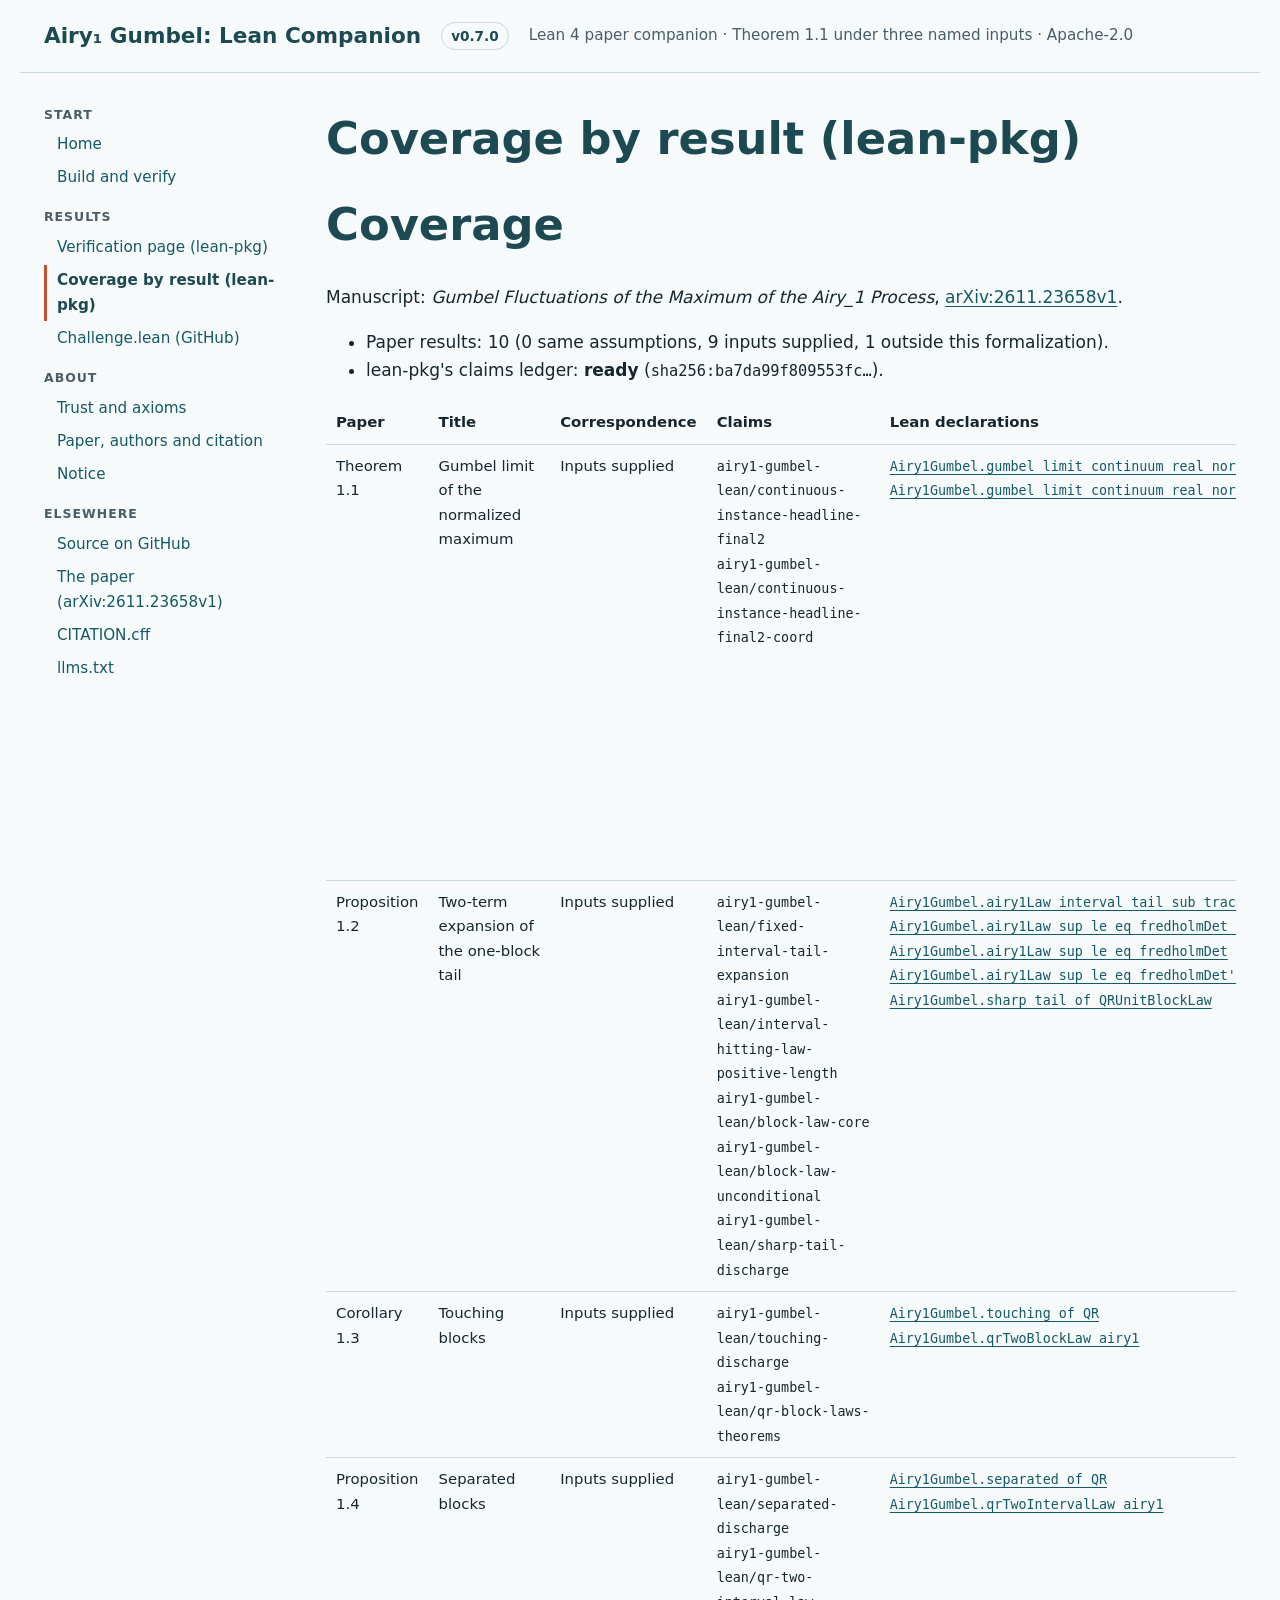
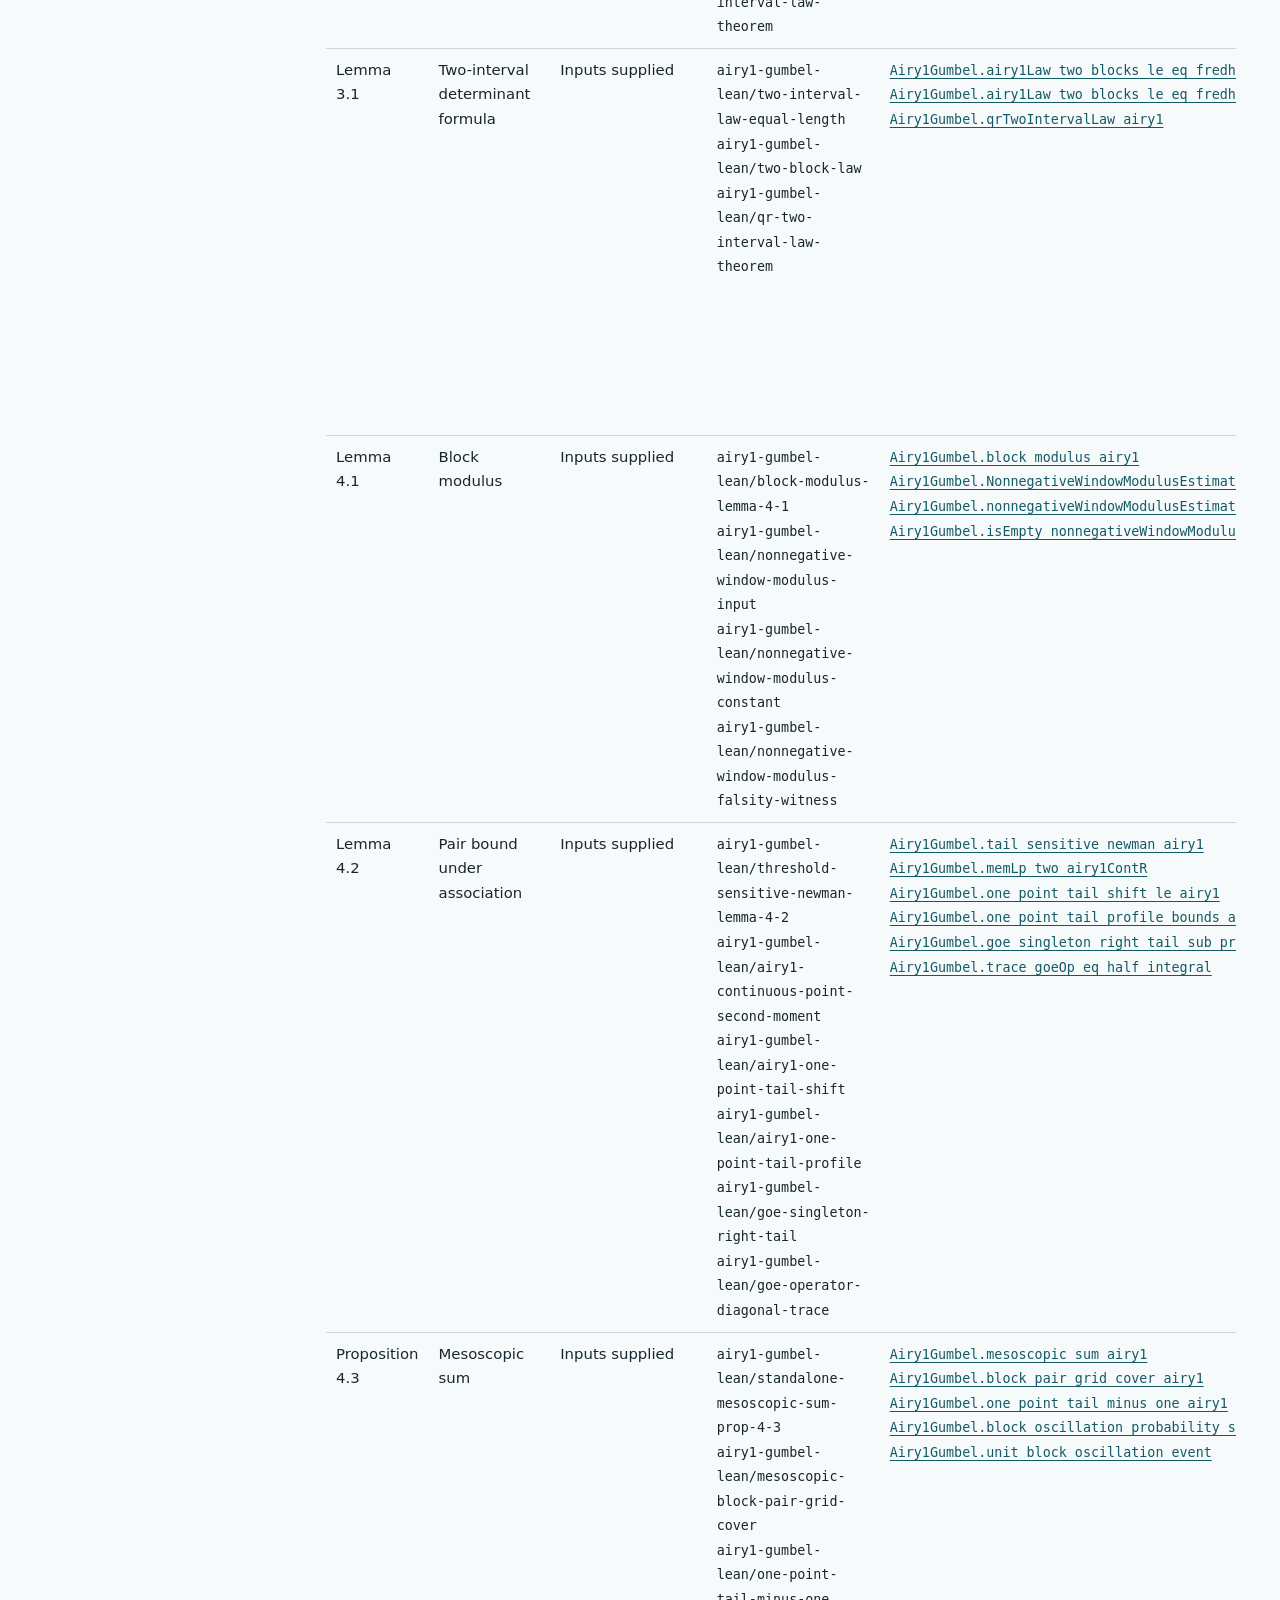
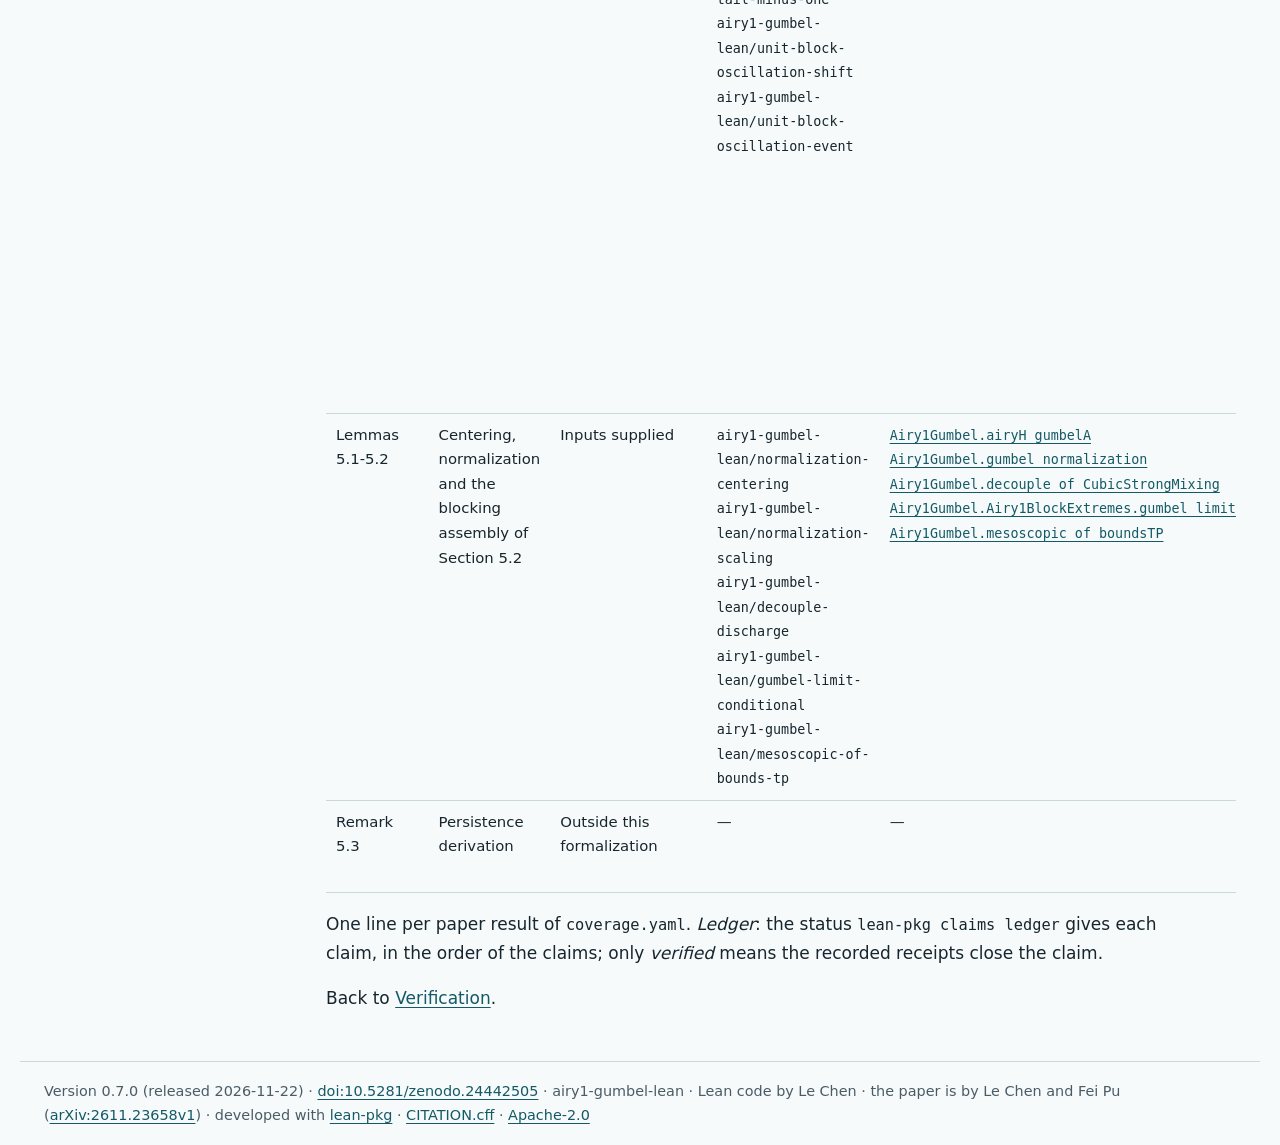
==== commit 900817eb: "Site: v0.7.0 (main 7212f33) Co-Authored-By: Claude Opus 5.5 <noreply@anthropic.com>" ====
--- a/coverage.html
+++ b/coverage.html
@@ -14,7 +14,7 @@
   <a class="skip" href="#content">Skip to content</a>
   <header>
     <a class="brand" href="./"><span>Airy₁ Gumbel: Lean Companion</span></a>
-    <a class="version" href="https://github.com/chenle02/airy1-gumbel-lean/releases/tag/v0.6.0" title="Release v0.6.0">v0.6.0</a>
+    <a class="version" href="https://github.com/chenle02/airy1-gumbel-lean/releases/tag/v0.7.0" title="Release v0.7.0">v0.7.0</a>
     <span class="tagline">Lean 4 paper companion · Theorem 1.1 under three named inputs · Apache-2.0</span>
   </header>
   <div class="shell">
@@ -74,7 +74,7 @@
 <p>Manuscript: <em>Gumbel Fluctuations of the Maximum of the Airy_1 Process</em>, <a href="https://arxiv.org/abs/2611.23658v1">arXiv:2611.23658v1</a>.</p>
 <ul>
 <li>Paper results: 10 (0 same assumptions, 9 inputs supplied, 1 outside this formalization).</li>
-<li>lean-pkg's claims ledger: <strong>ready</strong> (<code>sha256:92de2f5edb56ca9d…</code>).</li>
+<li>lean-pkg's claims ledger: <strong>ready</strong> (<code>sha256:ba7da99f809553fc…</code>).</li>
 </ul>
 <table>
 <thead>
@@ -95,7 +95,7 @@
 <td>Gumbel limit of the normalized maximum</td>
 <td>Inputs supplied</td>
 <td><code>airy1-gumbel-lean/continuous-instance-headline-final2</code><br><code>airy1-gumbel-lean/continuous-instance-headline-final2-coord</code></td>
-<td><a href="https://github.com/chenle02/airy1-gumbel-lean/blob/97a2322cf1b637c2fdcf0967499a2628e1285297/Airy1Gumbel/FinalHeadlineTP.lean"><code>Airy1Gumbel.gumbel_limit_continuum_real_normalized_airy1_final₂</code></a><br><a href="https://github.com/chenle02/airy1-gumbel-lean/blob/97a2322cf1b637c2fdcf0967499a2628e1285297/Airy1Gumbel/FinalHeadlineTP.lean"><code>Airy1Gumbel.gumbel_limit_continuum_real_normalized_airy1_final₂_coord</code></a></td>
+<td><a href="https://github.com/chenle02/airy1-gumbel-lean/blob/7f29283339cfe7da894e3bb590912157fbd46d82/Airy1Gumbel/FinalHeadlineTP.lean"><code>Airy1Gumbel.gumbel_limit_continuum_real_normalized_airy1_final₂</code></a><br><a href="https://github.com/chenle02/airy1-gumbel-lean/blob/7f29283339cfe7da894e3bb590912157fbd46d82/Airy1Gumbel/FinalHeadlineTP.lean"><code>Airy1Gumbel.gumbel_limit_continuum_real_normalized_airy1_final₂_coord</code></a></td>
 <td>verified<br>verified</td>
 <td>Airy1FddPositive: for every finite set of times, a probability law whose box distribution function is the Airy_1 Fredholm-determinant formula (Quastel-Remenik, Theorem 1; Borodin-Ferrari-Prahofer 2007)<br>GOELeftTail: a cubic left-tail bound for the one-point law (Baik-Buckingham-DiFranco 2008 with the Ferrari-Spohn GOE identity); an input the paper does not need, since it starts from an existing continuous process<br>CubicStrongMixing: strong mixing between past and future sigma-algebras at rate exp(-c d^3) (Chen-Pu, arXiv 2607.17113, Proposition 3.1)</td>
 <td>The process is the version of the Kolmogorov-extension law with continuous paths on [0, infinity); centering and scaling are those of (1.1)-(1.2) for real T. The mesoscopic step is proved by the two-time Fredholm determinant bound and a high-level upcrossing bound, not by association and the covariance asymptotic.</td>
@@ -105,7 +105,7 @@
 <td>Two-term expansion of the one-block tail</td>
 <td>Inputs supplied</td>
 <td><code>airy1-gumbel-lean/fixed-interval-tail-expansion</code><br><code>airy1-gumbel-lean/interval-hitting-law-positive-length</code><br><code>airy1-gumbel-lean/block-law-core</code><br><code>airy1-gumbel-lean/block-law-unconditional</code><br><code>airy1-gumbel-lean/sharp-tail-discharge</code></td>
-<td><a href="https://github.com/chenle02/airy1-gumbel-lean/blob/97a2322cf1b637c2fdcf0967499a2628e1285297/Airy1Gumbel/BlockLawUnconditional.lean"><code>Airy1Gumbel.airy1Law_interval_tail_sub_traceLead_isLittleO</code></a><br><a href="https://github.com/chenle02/airy1-gumbel-lean/blob/97a2322cf1b637c2fdcf0967499a2628e1285297/Airy1Gumbel/BlockLawUnconditional.lean"><code>Airy1Gumbel.airy1Law_sup_le_eq_fredholmDet_at_weight'</code></a><br><a href="https://github.com/chenle02/airy1-gumbel-lean/blob/97a2322cf1b637c2fdcf0967499a2628e1285297/Airy1Gumbel/BlockLaw.lean"><code>Airy1Gumbel.airy1Law_sup_le_eq_fredholmDet</code></a><br><a href="https://github.com/chenle02/airy1-gumbel-lean/blob/97a2322cf1b637c2fdcf0967499a2628e1285297/Airy1Gumbel/BlockLawUnconditional.lean"><code>Airy1Gumbel.airy1Law_sup_le_eq_fredholmDet'</code></a><br><a href="https://github.com/chenle02/airy1-gumbel-lean/blob/97a2322cf1b637c2fdcf0967499a2628e1285297/Airy1Gumbel/SharpTail.lean"><code>Airy1Gumbel.sharp_tail_of_QRUnitBlockLaw</code></a></td>
+<td><a href="https://github.com/chenle02/airy1-gumbel-lean/blob/7f29283339cfe7da894e3bb590912157fbd46d82/Airy1Gumbel/BlockLawUnconditional.lean"><code>Airy1Gumbel.airy1Law_interval_tail_sub_traceLead_isLittleO</code></a><br><a href="https://github.com/chenle02/airy1-gumbel-lean/blob/7f29283339cfe7da894e3bb590912157fbd46d82/Airy1Gumbel/BlockLawUnconditional.lean"><code>Airy1Gumbel.airy1Law_sup_le_eq_fredholmDet_at_weight'</code></a><br><a href="https://github.com/chenle02/airy1-gumbel-lean/blob/7f29283339cfe7da894e3bb590912157fbd46d82/Airy1Gumbel/BlockLaw.lean"><code>Airy1Gumbel.airy1Law_sup_le_eq_fredholmDet</code></a><br><a href="https://github.com/chenle02/airy1-gumbel-lean/blob/7f29283339cfe7da894e3bb590912157fbd46d82/Airy1Gumbel/BlockLawUnconditional.lean"><code>Airy1Gumbel.airy1Law_sup_le_eq_fredholmDet'</code></a><br><a href="https://github.com/chenle02/airy1-gumbel-lean/blob/7f29283339cfe7da894e3bb590912157fbd46d82/Airy1Gumbel/SharpTail.lean"><code>Airy1Gumbel.sharp_tail_of_QRUnitBlockLaw</code></a></td>
 <td>out-of-scope (internal)<br>out-of-scope (internal)<br>out-of-scope (internal)<br>out-of-scope (internal)<br>out-of-scope (internal)</td>
 <td>Airy1FddPositive and GOELeftTail, for the process-level interval hitting law</td>
 <td>Proved for the continuous version of the constructed process on [0, T], for every fixed T &gt; 0 (fixed-interval-tail-expansion). The interval hitting law is proved at any weight a &gt;= T + 1 by the dyadic mesh limit and combined with the determinant expansion of contrib. Version 0.1.0 had the process-level statement for T &gt;= 1 only.</td>
@@ -115,7 +115,7 @@
 <td>Touching blocks</td>
 <td>Inputs supplied</td>
 <td><code>airy1-gumbel-lean/touching-discharge</code><br><code>airy1-gumbel-lean/qr-block-laws-theorems</code></td>
-<td><a href="https://github.com/chenle02/airy1-gumbel-lean/blob/97a2322cf1b637c2fdcf0967499a2628e1285297/Airy1Gumbel/Touching.lean"><code>Airy1Gumbel.touching_of_QR</code></a><br><a href="https://github.com/chenle02/airy1-gumbel-lean/blob/97a2322cf1b637c2fdcf0967499a2628e1285297/Airy1Gumbel/BlockLaw.lean"><code>Airy1Gumbel.qrTwoBlockLaw_airy1</code></a></td>
+<td><a href="https://github.com/chenle02/airy1-gumbel-lean/blob/7f29283339cfe7da894e3bb590912157fbd46d82/Airy1Gumbel/Touching.lean"><code>Airy1Gumbel.touching_of_QR</code></a><br><a href="https://github.com/chenle02/airy1-gumbel-lean/blob/7f29283339cfe7da894e3bb590912157fbd46d82/Airy1Gumbel/BlockLaw.lean"><code>Airy1Gumbel.qrTwoBlockLaw_airy1</code></a></td>
 <td>out-of-scope (internal)<br>out-of-scope (internal)</td>
 <td>Airy1FddPositive and GOELeftTail, for the one- and two-block laws of the constructed process</td>
 <td>—</td>
@@ -125,7 +125,7 @@
 <td>Separated blocks</td>
 <td>Inputs supplied</td>
 <td><code>airy1-gumbel-lean/separated-discharge</code><br><code>airy1-gumbel-lean/qr-two-interval-law-theorem</code></td>
-<td><a href="https://github.com/chenle02/airy1-gumbel-lean/blob/97a2322cf1b637c2fdcf0967499a2628e1285297/Airy1Gumbel/Separated.lean"><code>Airy1Gumbel.separated_of_QR</code></a><br><a href="https://github.com/chenle02/airy1-gumbel-lean/blob/97a2322cf1b637c2fdcf0967499a2628e1285297/Airy1Gumbel/TwoIntervalLaw.lean"><code>Airy1Gumbel.qrTwoIntervalLaw_airy1</code></a></td>
+<td><a href="https://github.com/chenle02/airy1-gumbel-lean/blob/7f29283339cfe7da894e3bb590912157fbd46d82/Airy1Gumbel/Separated.lean"><code>Airy1Gumbel.separated_of_QR</code></a><br><a href="https://github.com/chenle02/airy1-gumbel-lean/blob/7f29283339cfe7da894e3bb590912157fbd46d82/Airy1Gumbel/TwoIntervalLaw.lean"><code>Airy1Gumbel.qrTwoIntervalLaw_airy1</code></a></td>
 <td>out-of-scope (internal)<br>out-of-scope (internal)</td>
 <td>Airy1FddPositive and GOELeftTail, for the unit-block and two-interval laws of the constructed process</td>
 <td>—</td>
@@ -135,7 +135,7 @@
 <td>Two-interval determinant formula</td>
 <td>Inputs supplied</td>
 <td><code>airy1-gumbel-lean/two-interval-law-equal-length</code><br><code>airy1-gumbel-lean/two-block-law</code><br><code>airy1-gumbel-lean/qr-two-interval-law-theorem</code></td>
-<td><a href="https://github.com/chenle02/airy1-gumbel-lean/blob/97a2322cf1b637c2fdcf0967499a2628e1285297/Airy1Gumbel/TwoIntervalLaw.lean"><code>Airy1Gumbel.airy1Law_two_blocks_le_eq_fredholmDet_of_length</code></a><br><a href="https://github.com/chenle02/airy1-gumbel-lean/blob/97a2322cf1b637c2fdcf0967499a2628e1285297/Airy1Gumbel/TwoIntervalLaw.lean"><code>Airy1Gumbel.airy1Law_two_blocks_le_eq_fredholmDet</code></a><br><a href="https://github.com/chenle02/airy1-gumbel-lean/blob/97a2322cf1b637c2fdcf0967499a2628e1285297/Airy1Gumbel/TwoIntervalLaw.lean"><code>Airy1Gumbel.qrTwoIntervalLaw_airy1</code></a></td>
+<td><a href="https://github.com/chenle02/airy1-gumbel-lean/blob/7f29283339cfe7da894e3bb590912157fbd46d82/Airy1Gumbel/TwoIntervalLaw.lean"><code>Airy1Gumbel.airy1Law_two_blocks_le_eq_fredholmDet_of_length</code></a><br><a href="https://github.com/chenle02/airy1-gumbel-lean/blob/7f29283339cfe7da894e3bb590912157fbd46d82/Airy1Gumbel/TwoIntervalLaw.lean"><code>Airy1Gumbel.airy1Law_two_blocks_le_eq_fredholmDet</code></a><br><a href="https://github.com/chenle02/airy1-gumbel-lean/blob/7f29283339cfe7da894e3bb590912157fbd46d82/Airy1Gumbel/TwoIntervalLaw.lean"><code>Airy1Gumbel.qrTwoIntervalLaw_airy1</code></a></td>
 <td>out-of-scope (internal)<br>out-of-scope (internal)<br>out-of-scope (internal)</td>
 <td>Airy1FddPositive and GOELeftTail, for the two-interval hitting law of the constructed process</td>
 <td>Proved for every T &gt; 0, r &gt; 0, M &gt; 0 at any weight a &gt;= 2T + r + 1 (two-interval-law-equal-length), in the trace-class form (3.3) of Remark 3.2: det(I - K~), K~ the conjugated kernel of (3.2). The determinant displayed in (3.1) has no separate Lean definition; the paper reads it through (3.3). Versions 0.1.0 and 0.2.0 had T = 1 only.</td>
@@ -145,7 +145,7 @@
 <td>Block modulus</td>
 <td>Inputs supplied</td>
 <td><code>airy1-gumbel-lean/block-modulus-lemma-4-1</code><br><code>airy1-gumbel-lean/nonnegative-window-modulus-input</code><br><code>airy1-gumbel-lean/nonnegative-window-modulus-constant</code><br><code>airy1-gumbel-lean/nonnegative-window-modulus-falsity-witness</code></td>
-<td><a href="https://github.com/chenle02/airy1-gumbel-lean/blob/97a2322cf1b637c2fdcf0967499a2628e1285297/Airy1Gumbel/BlockModulus.lean"><code>Airy1Gumbel.block_modulus_airy1</code></a><br><a href="https://github.com/chenle02/airy1-gumbel-lean/blob/97a2322cf1b637c2fdcf0967499a2628e1285297/Airy1Gumbel/BlockModulus.lean"><code>Airy1Gumbel.NonnegativeWindowModulusEstimate</code></a><br><a href="https://github.com/chenle02/airy1-gumbel-lean/blob/97a2322cf1b637c2fdcf0967499a2628e1285297/Airy1Gumbel/BlockModulus.lean"><code>Airy1Gumbel.nonnegativeWindowModulusEstimate_const</code></a><br><a href="https://github.com/chenle02/airy1-gumbel-lean/blob/97a2322cf1b637c2fdcf0967499a2628e1285297/Airy1Gumbel/BlockModulus.lean"><code>Airy1Gumbel.isEmpty_nonnegativeWindowModulusEstimate_sq</code></a></td>
+<td><a href="https://github.com/chenle02/airy1-gumbel-lean/blob/7f29283339cfe7da894e3bb590912157fbd46d82/Airy1Gumbel/BlockModulus.lean"><code>Airy1Gumbel.block_modulus_airy1</code></a><br><a href="https://github.com/chenle02/airy1-gumbel-lean/blob/7f29283339cfe7da894e3bb590912157fbd46d82/Airy1Gumbel/BlockModulus.lean"><code>Airy1Gumbel.NonnegativeWindowModulusEstimate</code></a><br><a href="https://github.com/chenle02/airy1-gumbel-lean/blob/7f29283339cfe7da894e3bb590912157fbd46d82/Airy1Gumbel/BlockModulus.lean"><code>Airy1Gumbel.nonnegativeWindowModulusEstimate_const</code></a><br><a href="https://github.com/chenle02/airy1-gumbel-lean/blob/7f29283339cfe7da894e3bb590912157fbd46d82/Airy1Gumbel/BlockModulus.lean"><code>Airy1Gumbel.isEmpty_nonnegativeWindowModulusEstimate_sq</code></a></td>
 <td>out-of-scope (internal)<br>out-of-scope (internal)<br>out-of-scope (internal)<br>out-of-scope (internal)</td>
 <td>NonnegativeWindowModulusEstimate, assumed, not proved: the transferred local oscillation bound (4.2) of arXiv:2611.23658v1 on windows inside [0, infinity): for large l, 0 &lt; s &lt;= 1 and centres c &gt;= s, P(|A(t1) - A(t2)| &gt; C0 l sqrt(s) for some t1, t2 in [c - s, c + s]) &lt;= C0 exp(-c0 l). The paper derives it from Basu-Bhattacharjee (2024, arXiv 2406.11826); that derivation is not formalized<br>Airy1FddPositive and GOELeftTail, for the continuous version of the constructed process</td>
 <td>Proved as eq. (4.1) for the continuous version on [0, 1] (block-modulus-lemma-4-1). The input is new in v0.4.0; the zero process satisfies it and the process t^2 violates it (the two audit claims). The headline (Theorem 1.1) does not use this lemma or the new input: its mesoscopic step goes through a high-level upcrossing bound.</td>
@@ -155,7 +155,7 @@
 <td>Pair bound under association</td>
 <td>Inputs supplied</td>
 <td><code>airy1-gumbel-lean/threshold-sensitive-newman-lemma-4-2</code><br><code>airy1-gumbel-lean/airy1-continuous-point-second-moment</code><br><code>airy1-gumbel-lean/airy1-one-point-tail-shift</code><br><code>airy1-gumbel-lean/airy1-one-point-tail-profile</code><br><code>airy1-gumbel-lean/goe-singleton-right-tail</code><br><code>airy1-gumbel-lean/goe-operator-diagonal-trace</code></td>
-<td><a href="https://github.com/chenle02/airy1-gumbel-lean/blob/97a2322cf1b637c2fdcf0967499a2628e1285297/Airy1Gumbel/TailSensitiveNewman.lean"><code>Airy1Gumbel.tail_sensitive_newman_airy1</code></a><br><a href="https://github.com/chenle02/airy1-gumbel-lean/blob/97a2322cf1b637c2fdcf0967499a2628e1285297/Airy1Gumbel/TailSensitiveNewman.lean"><code>Airy1Gumbel.memLp_two_airy1ContR</code></a><br><a href="https://github.com/chenle02/airy1-gumbel-lean/blob/97a2322cf1b637c2fdcf0967499a2628e1285297/Airy1Gumbel/TailSensitiveNewman.lean"><code>Airy1Gumbel.one_point_tail_shift_le_airy1</code></a><br><a href="https://github.com/chenle02/airy1-gumbel-lean/blob/97a2322cf1b637c2fdcf0967499a2628e1285297/Airy1Gumbel/TailSensitiveNewman.lean"><code>Airy1Gumbel.one_point_tail_profile_bounds_airy1</code></a><br><a href="https://github.com/chenle02/airy1-gumbel-lean/blob/97a2322cf1b637c2fdcf0967499a2628e1285297/Airy1Gumbel/TailSensitiveNewman.lean"><code>Airy1Gumbel.goe_singleton_right_tail_sub_profile_isLittleO</code></a><br><a href="https://github.com/chenle02/airy1-gumbel-lean/blob/97a2322cf1b637c2fdcf0967499a2628e1285297/Airy1Gumbel/TailSensitiveNewman.lean"><code>Airy1Gumbel.trace_goeOp_eq_half_integral</code></a></td>
+<td><a href="https://github.com/chenle02/airy1-gumbel-lean/blob/7f29283339cfe7da894e3bb590912157fbd46d82/Airy1Gumbel/TailSensitiveNewman.lean"><code>Airy1Gumbel.tail_sensitive_newman_airy1</code></a><br><a href="https://github.com/chenle02/airy1-gumbel-lean/blob/7f29283339cfe7da894e3bb590912157fbd46d82/Airy1Gumbel/TailSensitiveNewman.lean"><code>Airy1Gumbel.memLp_two_airy1ContR</code></a><br><a href="https://github.com/chenle02/airy1-gumbel-lean/blob/7f29283339cfe7da894e3bb590912157fbd46d82/Airy1Gumbel/TailSensitiveNewman.lean"><code>Airy1Gumbel.one_point_tail_shift_le_airy1</code></a><br><a href="https://github.com/chenle02/airy1-gumbel-lean/blob/7f29283339cfe7da894e3bb590912157fbd46d82/Airy1Gumbel/TailSensitiveNewman.lean"><code>Airy1Gumbel.one_point_tail_profile_bounds_airy1</code></a><br><a href="https://github.com/chenle02/airy1-gumbel-lean/blob/7f29283339cfe7da894e3bb590912157fbd46d82/Airy1Gumbel/TailSensitiveNewman.lean"><code>Airy1Gumbel.goe_singleton_right_tail_sub_profile_isLittleO</code></a><br><a href="https://github.com/chenle02/airy1-gumbel-lean/blob/7f29283339cfe7da894e3bb590912157fbd46d82/Airy1Gumbel/TailSensitiveNewman.lean"><code>Airy1Gumbel.trace_goeOp_eq_half_integral</code></a></td>
 <td>out-of-scope (internal)<br>out-of-scope (internal)<br>out-of-scope (internal)<br>out-of-scope (internal)<br>out-of-scope (internal)<br>out-of-scope (internal)</td>
 <td>ProcessAssociated, assumed, not proved: the association of the Airy_1 process (Pu 2025, Theorem 1.2), in the form that every finite-dimensional marginal gives nonnegative covariance to bounded, monotone, measurable test functions. An existing named input, until v0.5.0 used only by the earlier association-route headline<br>Airy1FddPositive and GOELeftTail, standing inputs for the continuous version of the constructed process; GOELeftTail is not a hypothesis of the paper's Lemma 4.2</td>
 <td>Proved as eq. (4.3) for every u &gt;= u0 and every lag d &gt;= 0, constants independent of d. The covariance is genuine: both marginals are proved square-integrable. The one-point tail ratio, from a density bound in the paper, is proved from the GOE Fredholm determinant: no new named input. The headline (Theorem 1.1) does not use this lemma.</td>
@@ -165,7 +165,7 @@
 <td>Mesoscopic sum</td>
 <td>Inputs supplied</td>
 <td><code>airy1-gumbel-lean/standalone-mesoscopic-sum-prop-4-3</code><br><code>airy1-gumbel-lean/mesoscopic-block-pair-grid-cover</code><br><code>airy1-gumbel-lean/one-point-tail-minus-one</code><br><code>airy1-gumbel-lean/unit-block-oscillation-shift</code><br><code>airy1-gumbel-lean/unit-block-oscillation-event</code></td>
-<td><a href="https://github.com/chenle02/airy1-gumbel-lean/blob/97a2322cf1b637c2fdcf0967499a2628e1285297/Airy1Gumbel/MesoscopicStandalone.lean"><code>Airy1Gumbel.mesoscopic_sum_airy1</code></a><br><a href="https://github.com/chenle02/airy1-gumbel-lean/blob/97a2322cf1b637c2fdcf0967499a2628e1285297/Airy1Gumbel/MesoscopicStandalone.lean"><code>Airy1Gumbel.block_pair_grid_cover_airy1</code></a><br><a href="https://github.com/chenle02/airy1-gumbel-lean/blob/97a2322cf1b637c2fdcf0967499a2628e1285297/Airy1Gumbel/MesoscopicStandalone.lean"><code>Airy1Gumbel.one_point_tail_minus_one_airy1</code></a><br><a href="https://github.com/chenle02/airy1-gumbel-lean/blob/97a2322cf1b637c2fdcf0967499a2628e1285297/Airy1Gumbel/MesoscopicStandalone.lean"><code>Airy1Gumbel.block_oscillation_probability_shift_airy1</code></a><br><a href="https://github.com/chenle02/airy1-gumbel-lean/blob/97a2322cf1b637c2fdcf0967499a2628e1285297/Airy1Gumbel/MesoscopicStandalone.lean"><code>Airy1Gumbel.unit_block_oscillation_event</code></a></td>
+<td><a href="https://github.com/chenle02/airy1-gumbel-lean/blob/7f29283339cfe7da894e3bb590912157fbd46d82/Airy1Gumbel/MesoscopicStandalone.lean"><code>Airy1Gumbel.mesoscopic_sum_airy1</code></a><br><a href="https://github.com/chenle02/airy1-gumbel-lean/blob/7f29283339cfe7da894e3bb590912157fbd46d82/Airy1Gumbel/MesoscopicStandalone.lean"><code>Airy1Gumbel.block_pair_grid_cover_airy1</code></a><br><a href="https://github.com/chenle02/airy1-gumbel-lean/blob/7f29283339cfe7da894e3bb590912157fbd46d82/Airy1Gumbel/MesoscopicStandalone.lean"><code>Airy1Gumbel.one_point_tail_minus_one_airy1</code></a><br><a href="https://github.com/chenle02/airy1-gumbel-lean/blob/7f29283339cfe7da894e3bb590912157fbd46d82/Airy1Gumbel/MesoscopicStandalone.lean"><code>Airy1Gumbel.block_oscillation_probability_shift_airy1</code></a><br><a href="https://github.com/chenle02/airy1-gumbel-lean/blob/7f29283339cfe7da894e3bb590912157fbd46d82/Airy1Gumbel/MesoscopicStandalone.lean"><code>Airy1Gumbel.unit_block_oscillation_event</code></a></td>
 <td>out-of-scope (internal)<br>out-of-scope (internal)<br>out-of-scope (internal)<br>out-of-scope (internal)<br>out-of-scope (internal)</td>
 <td>NonnegativeWindowModulusEstimate, assumed, not proved: the transferred local oscillation bound (4.2) on windows inside [0, infinity) (Basu-Bhattacharjee 2024); already the input of Lemma 4.1, through which it is used<br>ProcessAssociated, assumed, not proved: the association of the Airy_1 process (Pu 2025, Theorem 1.2); already the input of Lemma 4.2, through which it is used<br>CubicCovarianceDecay, assumed, not proved: the covariance asymptotic of the Airy_1 process (Basu-Busani-Ferrari 2023, Theorem 1.1), as the upper bound Cov(A(0), A(d)) &lt;= exp(c d^2 - (4/3) d^3) for d &gt; 1; used only through its proved corollary Cov(A(0), A(d)) &lt;= exp(-theta d^3) for theta &lt; 4/3 and large d. Until v0.6.0 used only by the earlier association-route headline and its intermediate forms<br>Airy1FddPositive and GOELeftTail, standing inputs for the continuous version of the constructed process</td>
 <td>Proved as eq. (4.6) for the block maxima Y_j of the continuous version, every chi in ((1/2)^(1/3), 1) and every cutoff R(M) = O(sqrt(M)), M real (mesoscopic_sum_airy1), along the paper's route. No new named input. The headline does not use this result or these three inputs; it proves the Section 5.2 specialisation along the two-point route (mesoscopic-of-bounds-tp).</td>
@@ -175,7 +175,7 @@
 <td>Centering, normalization and the blocking assembly of Section 5.2</td>
 <td>Inputs supplied</td>
 <td><code>airy1-gumbel-lean/normalization-centering</code><br><code>airy1-gumbel-lean/normalization-scaling</code><br><code>airy1-gumbel-lean/decouple-discharge</code><br><code>airy1-gumbel-lean/gumbel-limit-conditional</code><br><code>airy1-gumbel-lean/mesoscopic-of-bounds-tp</code></td>
-<td><a href="https://github.com/chenle02/airy1-gumbel-lean/blob/97a2322cf1b637c2fdcf0967499a2628e1285297/Airy1Gumbel/Normalization.lean"><code>Airy1Gumbel.airyH_gumbelA</code></a><br><a href="https://github.com/chenle02/airy1-gumbel-lean/blob/97a2322cf1b637c2fdcf0967499a2628e1285297/Airy1Gumbel/Normalization.lean"><code>Airy1Gumbel.gumbel_normalization</code></a><br><a href="https://github.com/chenle02/airy1-gumbel-lean/blob/97a2322cf1b637c2fdcf0967499a2628e1285297/Airy1Gumbel/MixingRecord.lean"><code>Airy1Gumbel.decouple_of_CubicStrongMixing</code></a><br><a href="https://github.com/chenle02/airy1-gumbel-lean/blob/97a2322cf1b637c2fdcf0967499a2628e1285297/Airy1Gumbel/GumbelLimit.lean"><code>Airy1Gumbel.Airy1BlockExtremes.gumbel_limit</code></a><br><a href="https://github.com/chenle02/airy1-gumbel-lean/blob/97a2322cf1b637c2fdcf0967499a2628e1285297/Airy1Gumbel/MesoscopicTP.lean"><code>Airy1Gumbel.mesoscopic_of_boundsTP</code></a></td>
+<td><a href="https://github.com/chenle02/airy1-gumbel-lean/blob/7f29283339cfe7da894e3bb590912157fbd46d82/Airy1Gumbel/Normalization.lean"><code>Airy1Gumbel.airyH_gumbelA</code></a><br><a href="https://github.com/chenle02/airy1-gumbel-lean/blob/7f29283339cfe7da894e3bb590912157fbd46d82/Airy1Gumbel/Normalization.lean"><code>Airy1Gumbel.gumbel_normalization</code></a><br><a href="https://github.com/chenle02/airy1-gumbel-lean/blob/7f29283339cfe7da894e3bb590912157fbd46d82/Airy1Gumbel/MixingRecord.lean"><code>Airy1Gumbel.decouple_of_CubicStrongMixing</code></a><br><a href="https://github.com/chenle02/airy1-gumbel-lean/blob/7f29283339cfe7da894e3bb590912157fbd46d82/Airy1Gumbel/GumbelLimit.lean"><code>Airy1Gumbel.Airy1BlockExtremes.gumbel_limit</code></a><br><a href="https://github.com/chenle02/airy1-gumbel-lean/blob/7f29283339cfe7da894e3bb590912157fbd46d82/Airy1Gumbel/MesoscopicTP.lean"><code>Airy1Gumbel.mesoscopic_of_boundsTP</code></a></td>
 <td>out-of-scope (internal)<br>out-of-scope (internal)<br>out-of-scope (internal)<br>out-of-scope (internal)<br>out-of-scope (internal)</td>
 <td>CubicStrongMixing, for the decoupling of distant blocks</td>
 <td>—</td>
@@ -197,7 +197,7 @@
     </main>
   </div>
   <footer>
-    Version 0.6.0 (released 2026-11-21) · <a href="https://doi.org/10.5281/zenodo.24428431">doi:10.5281/zenodo.24428431</a> · airy1-gumbel-lean · Lean code by Le Chen · the paper is by Le Chen and Fei Pu (<a href="https://arxiv.org/abs/2611.23658v1">arXiv:2611.23658v1</a>) · developed with <a href="https://github.com/lean-pkg/lean-pkg">lean-pkg</a> · <a href="https://github.com/chenle02/airy1-gumbel-lean/blob/main/CITATION.cff">CITATION.cff</a> · <a href="https://github.com/chenle02/airy1-gumbel-lean/blob/main/LICENSE">Apache-2.0</a>
+    Version 0.7.0 (released 2026-11-22) · <a href="https://doi.org/10.5281/zenodo.24442505">doi:10.5281/zenodo.24442505</a> · airy1-gumbel-lean · Lean code by Le Chen · the paper is by Le Chen and Fei Pu (<a href="https://arxiv.org/abs/2611.23658v1">arXiv:2611.23658v1</a>) · developed with <a href="https://github.com/lean-pkg/lean-pkg">lean-pkg</a> · <a href="https://github.com/chenle02/airy1-gumbel-lean/blob/main/CITATION.cff">CITATION.cff</a> · <a href="https://github.com/chenle02/airy1-gumbel-lean/blob/main/LICENSE">Apache-2.0</a>
   </footer>
 </body>
 </html>
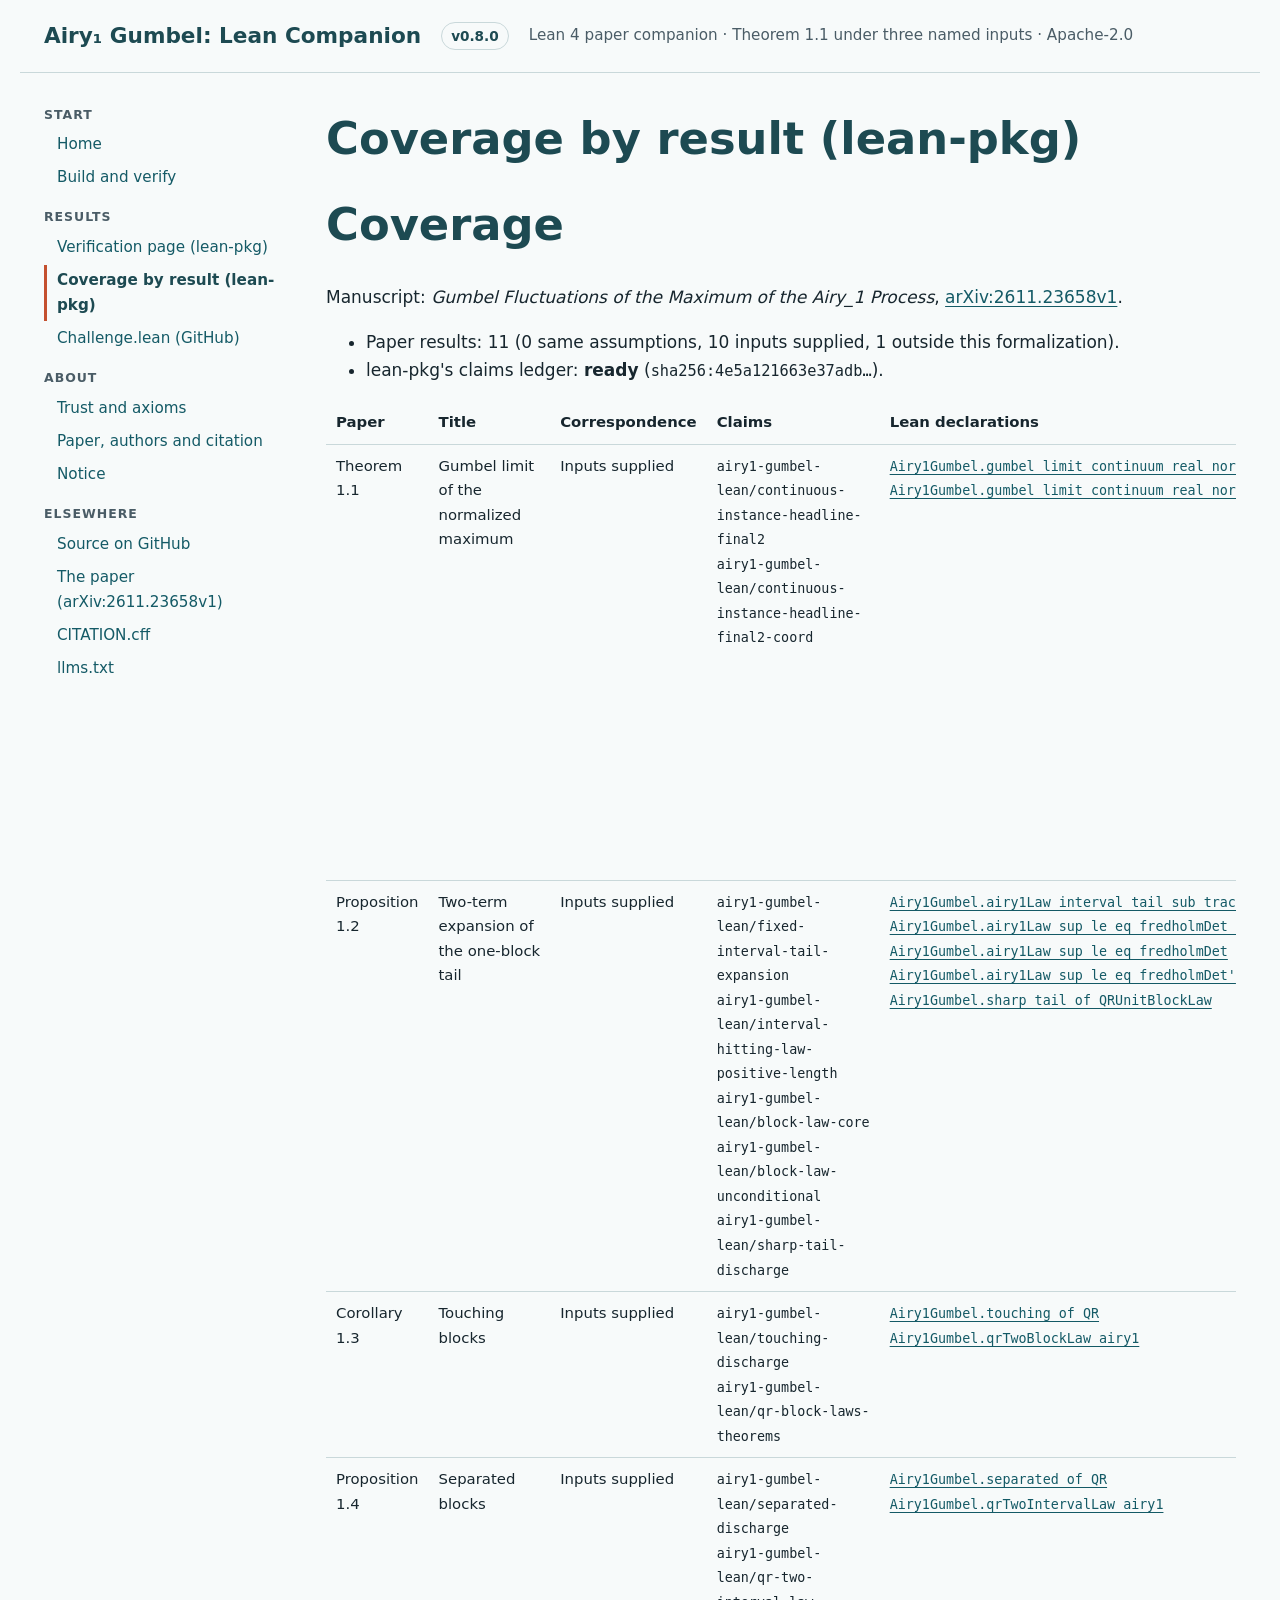
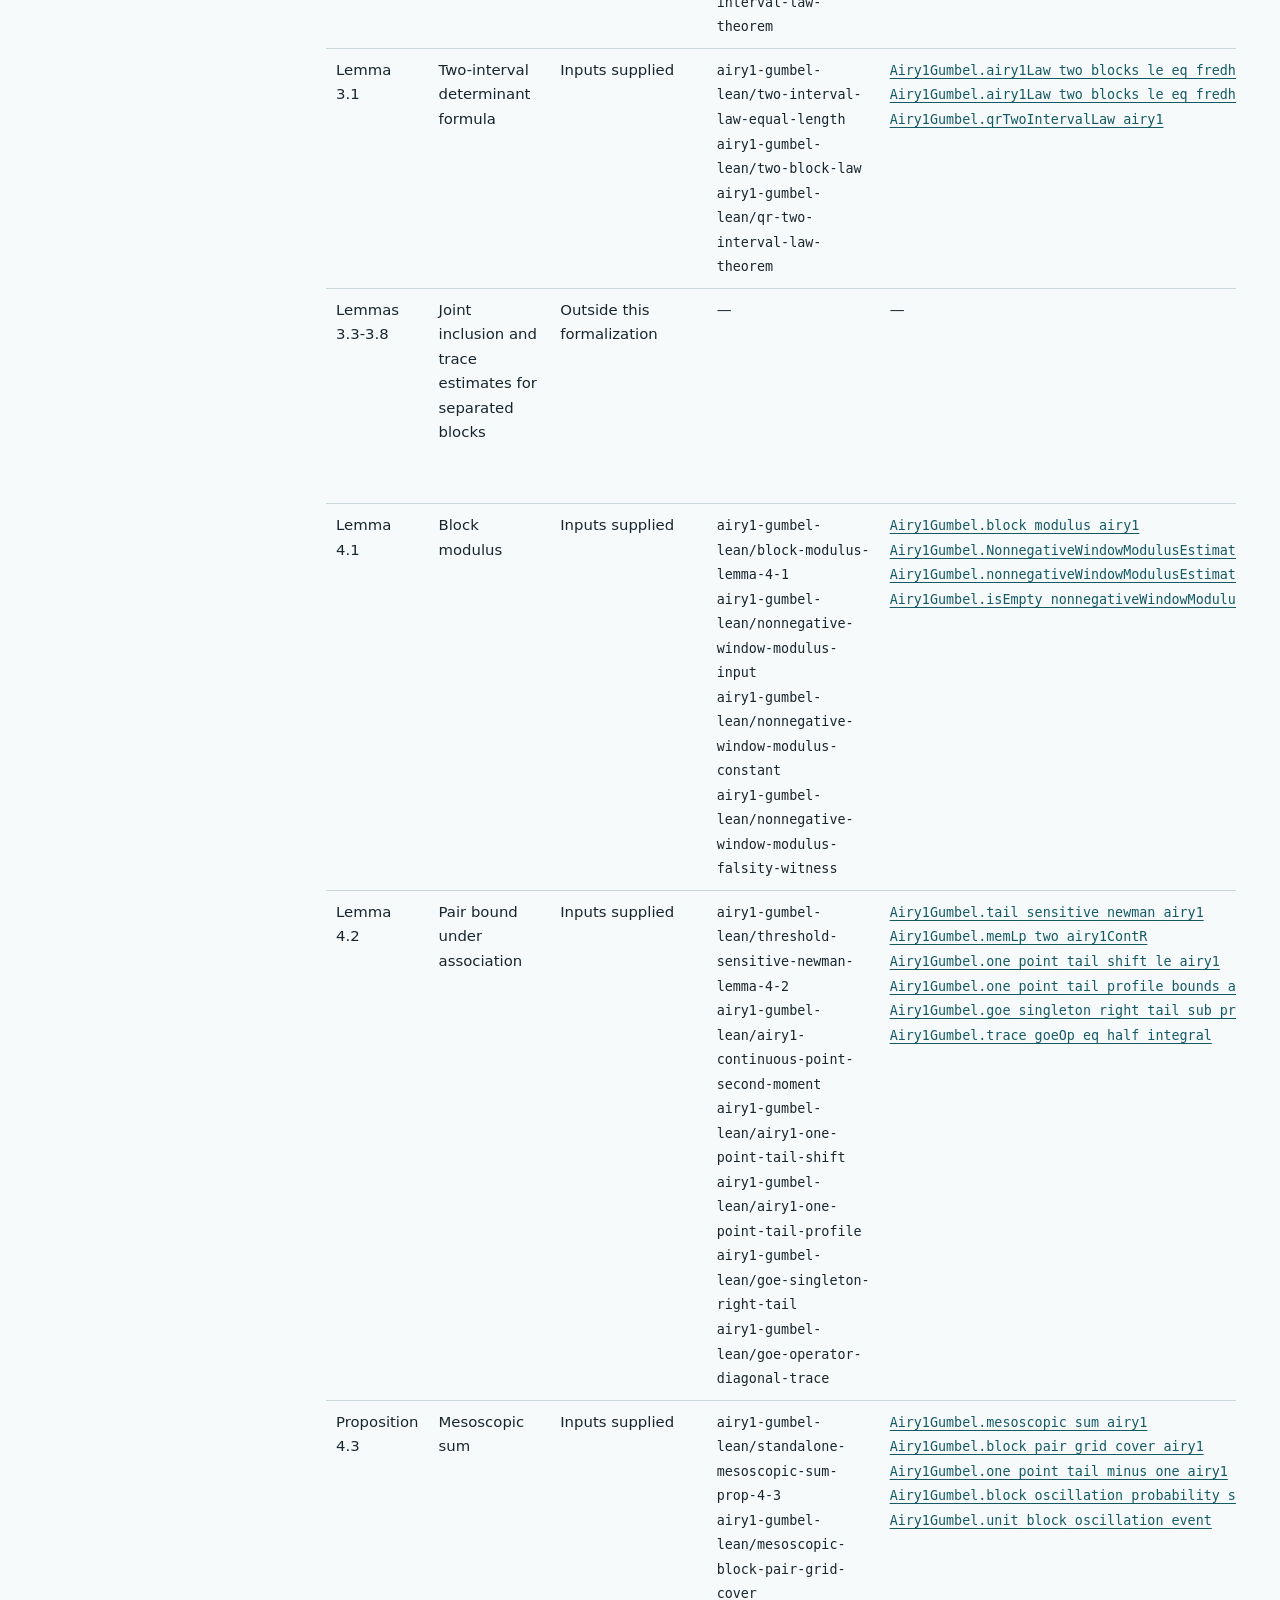
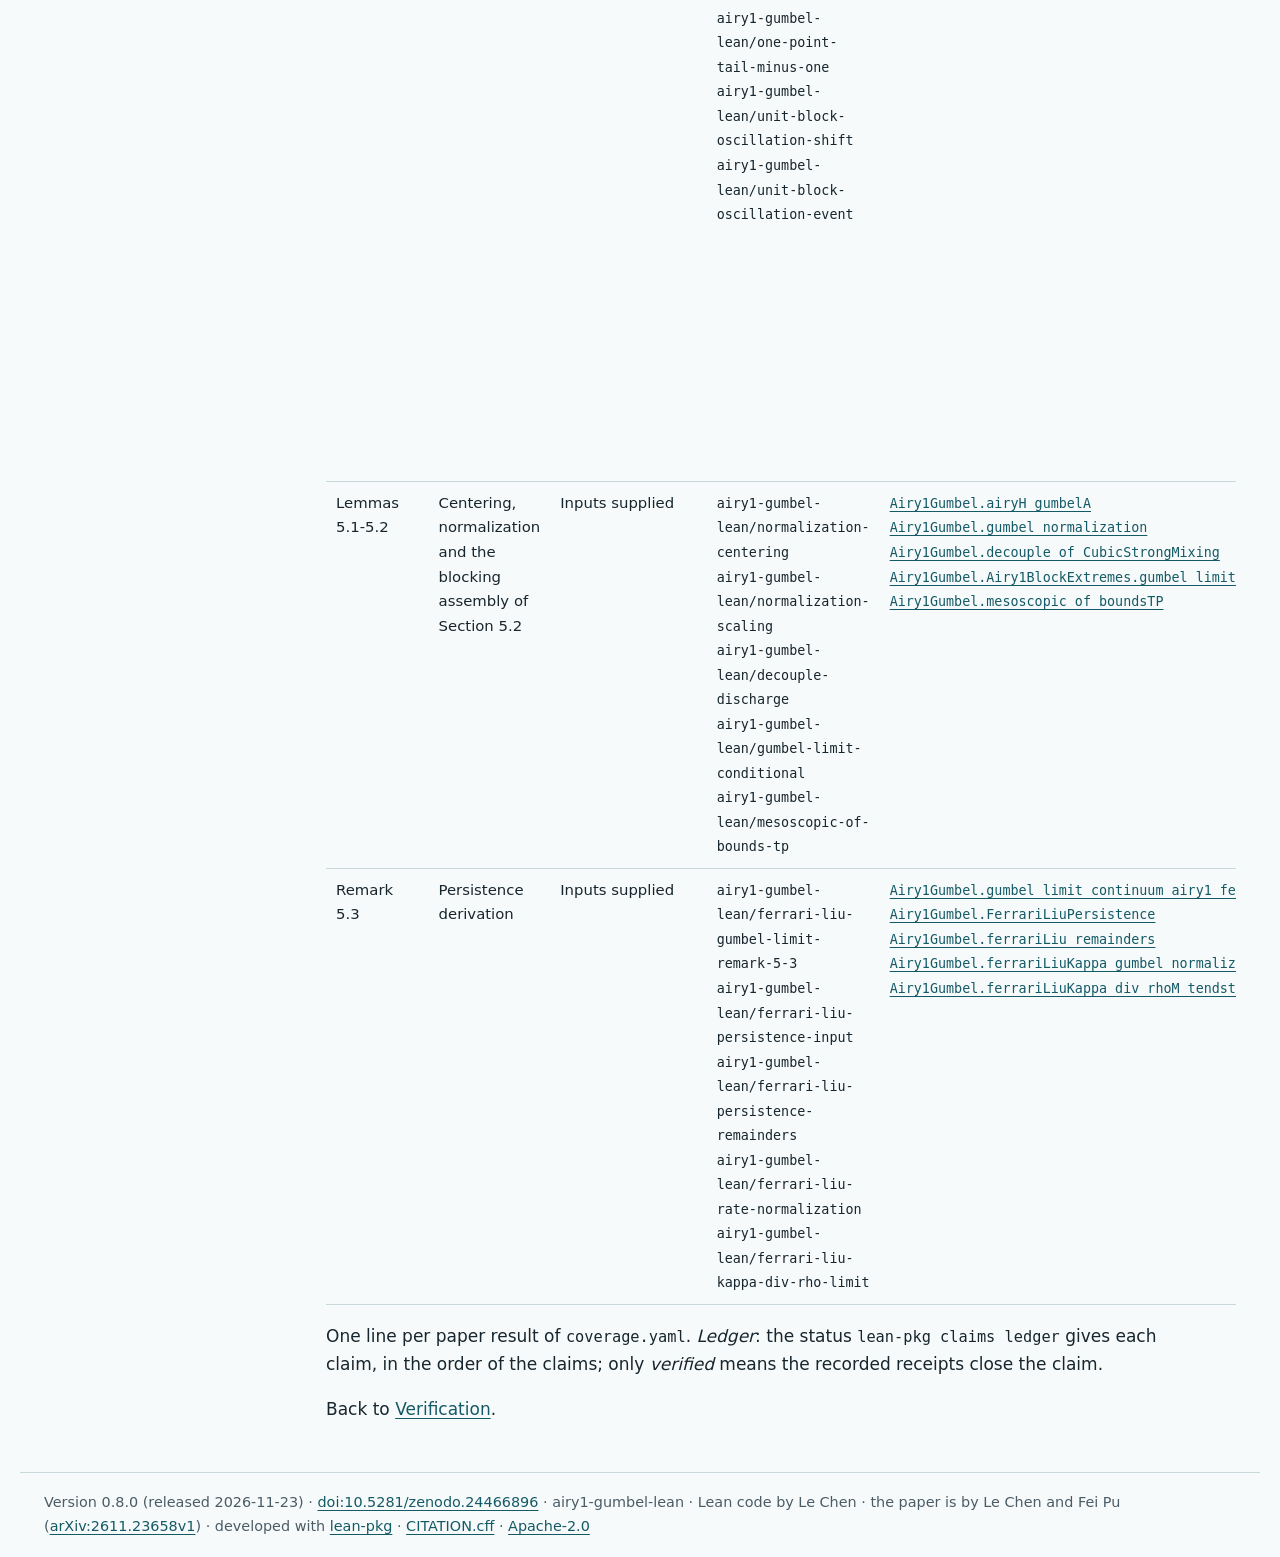
==== commit 21906076: "Site: v0.8.0 (main 6d5a31d) Co-Authored-By: Claude Opus 5.5 <noreply@anthropic.com>" ====
--- a/coverage.html
+++ b/coverage.html
@@ -14,7 +14,7 @@
   <a class="skip" href="#content">Skip to content</a>
   <header>
     <a class="brand" href="./"><span>Airy₁ Gumbel: Lean Companion</span></a>
-    <a class="version" href="https://github.com/chenle02/airy1-gumbel-lean/releases/tag/v0.7.0" title="Release v0.7.0">v0.7.0</a>
+    <a class="version" href="https://github.com/chenle02/airy1-gumbel-lean/releases/tag/v0.8.0" title="Release v0.8.0">v0.8.0</a>
     <span class="tagline">Lean 4 paper companion · Theorem 1.1 under three named inputs · Apache-2.0</span>
   </header>
   <div class="shell">
@@ -73,8 +73,8 @@
 
 <p>Manuscript: <em>Gumbel Fluctuations of the Maximum of the Airy_1 Process</em>, <a href="https://arxiv.org/abs/2611.23658v1">arXiv:2611.23658v1</a>.</p>
 <ul>
-<li>Paper results: 10 (0 same assumptions, 9 inputs supplied, 1 outside this formalization).</li>
-<li>lean-pkg's claims ledger: <strong>ready</strong> (<code>sha256:ba7da99f809553fc…</code>).</li>
+<li>Paper results: 11 (0 same assumptions, 10 inputs supplied, 1 outside this formalization).</li>
+<li>lean-pkg's claims ledger: <strong>ready</strong> (<code>sha256:4e5a121663e37adb…</code>).</li>
 </ul>
 <table>
 <thead>
@@ -95,7 +95,7 @@
 <td>Gumbel limit of the normalized maximum</td>
 <td>Inputs supplied</td>
 <td><code>airy1-gumbel-lean/continuous-instance-headline-final2</code><br><code>airy1-gumbel-lean/continuous-instance-headline-final2-coord</code></td>
-<td><a href="https://github.com/chenle02/airy1-gumbel-lean/blob/7f29283339cfe7da894e3bb590912157fbd46d82/Airy1Gumbel/FinalHeadlineTP.lean"><code>Airy1Gumbel.gumbel_limit_continuum_real_normalized_airy1_final₂</code></a><br><a href="https://github.com/chenle02/airy1-gumbel-lean/blob/7f29283339cfe7da894e3bb590912157fbd46d82/Airy1Gumbel/FinalHeadlineTP.lean"><code>Airy1Gumbel.gumbel_limit_continuum_real_normalized_airy1_final₂_coord</code></a></td>
+<td><a href="https://github.com/chenle02/airy1-gumbel-lean/blob/635255c979a42dab74c78cb42ee103fb9d894800/Airy1Gumbel/FinalHeadlineTP.lean"><code>Airy1Gumbel.gumbel_limit_continuum_real_normalized_airy1_final₂</code></a><br><a href="https://github.com/chenle02/airy1-gumbel-lean/blob/635255c979a42dab74c78cb42ee103fb9d894800/Airy1Gumbel/FinalHeadlineTP.lean"><code>Airy1Gumbel.gumbel_limit_continuum_real_normalized_airy1_final₂_coord</code></a></td>
 <td>verified<br>verified</td>
 <td>Airy1FddPositive: for every finite set of times, a probability law whose box distribution function is the Airy_1 Fredholm-determinant formula (Quastel-Remenik, Theorem 1; Borodin-Ferrari-Prahofer 2007)<br>GOELeftTail: a cubic left-tail bound for the one-point law (Baik-Buckingham-DiFranco 2008 with the Ferrari-Spohn GOE identity); an input the paper does not need, since it starts from an existing continuous process<br>CubicStrongMixing: strong mixing between past and future sigma-algebras at rate exp(-c d^3) (Chen-Pu, arXiv 2607.17113, Proposition 3.1)</td>
 <td>The process is the version of the Kolmogorov-extension law with continuous paths on [0, infinity); centering and scaling are those of (1.1)-(1.2) for real T. The mesoscopic step is proved by the two-time Fredholm determinant bound and a high-level upcrossing bound, not by association and the covariance asymptotic.</td>
@@ -105,7 +105,7 @@
 <td>Two-term expansion of the one-block tail</td>
 <td>Inputs supplied</td>
 <td><code>airy1-gumbel-lean/fixed-interval-tail-expansion</code><br><code>airy1-gumbel-lean/interval-hitting-law-positive-length</code><br><code>airy1-gumbel-lean/block-law-core</code><br><code>airy1-gumbel-lean/block-law-unconditional</code><br><code>airy1-gumbel-lean/sharp-tail-discharge</code></td>
-<td><a href="https://github.com/chenle02/airy1-gumbel-lean/blob/7f29283339cfe7da894e3bb590912157fbd46d82/Airy1Gumbel/BlockLawUnconditional.lean"><code>Airy1Gumbel.airy1Law_interval_tail_sub_traceLead_isLittleO</code></a><br><a href="https://github.com/chenle02/airy1-gumbel-lean/blob/7f29283339cfe7da894e3bb590912157fbd46d82/Airy1Gumbel/BlockLawUnconditional.lean"><code>Airy1Gumbel.airy1Law_sup_le_eq_fredholmDet_at_weight'</code></a><br><a href="https://github.com/chenle02/airy1-gumbel-lean/blob/7f29283339cfe7da894e3bb590912157fbd46d82/Airy1Gumbel/BlockLaw.lean"><code>Airy1Gumbel.airy1Law_sup_le_eq_fredholmDet</code></a><br><a href="https://github.com/chenle02/airy1-gumbel-lean/blob/7f29283339cfe7da894e3bb590912157fbd46d82/Airy1Gumbel/BlockLawUnconditional.lean"><code>Airy1Gumbel.airy1Law_sup_le_eq_fredholmDet'</code></a><br><a href="https://github.com/chenle02/airy1-gumbel-lean/blob/7f29283339cfe7da894e3bb590912157fbd46d82/Airy1Gumbel/SharpTail.lean"><code>Airy1Gumbel.sharp_tail_of_QRUnitBlockLaw</code></a></td>
+<td><a href="https://github.com/chenle02/airy1-gumbel-lean/blob/635255c979a42dab74c78cb42ee103fb9d894800/Airy1Gumbel/BlockLawUnconditional.lean"><code>Airy1Gumbel.airy1Law_interval_tail_sub_traceLead_isLittleO</code></a><br><a href="https://github.com/chenle02/airy1-gumbel-lean/blob/635255c979a42dab74c78cb42ee103fb9d894800/Airy1Gumbel/BlockLawUnconditional.lean"><code>Airy1Gumbel.airy1Law_sup_le_eq_fredholmDet_at_weight'</code></a><br><a href="https://github.com/chenle02/airy1-gumbel-lean/blob/635255c979a42dab74c78cb42ee103fb9d894800/Airy1Gumbel/BlockLaw.lean"><code>Airy1Gumbel.airy1Law_sup_le_eq_fredholmDet</code></a><br><a href="https://github.com/chenle02/airy1-gumbel-lean/blob/635255c979a42dab74c78cb42ee103fb9d894800/Airy1Gumbel/BlockLawUnconditional.lean"><code>Airy1Gumbel.airy1Law_sup_le_eq_fredholmDet'</code></a><br><a href="https://github.com/chenle02/airy1-gumbel-lean/blob/635255c979a42dab74c78cb42ee103fb9d894800/Airy1Gumbel/SharpTail.lean"><code>Airy1Gumbel.sharp_tail_of_QRUnitBlockLaw</code></a></td>
 <td>out-of-scope (internal)<br>out-of-scope (internal)<br>out-of-scope (internal)<br>out-of-scope (internal)<br>out-of-scope (internal)</td>
 <td>Airy1FddPositive and GOELeftTail, for the process-level interval hitting law</td>
 <td>Proved for the continuous version of the constructed process on [0, T], for every fixed T &gt; 0 (fixed-interval-tail-expansion). The interval hitting law is proved at any weight a &gt;= T + 1 by the dyadic mesh limit and combined with the determinant expansion of contrib. Version 0.1.0 had the process-level statement for T &gt;= 1 only.</td>
@@ -115,7 +115,7 @@
 <td>Touching blocks</td>
 <td>Inputs supplied</td>
 <td><code>airy1-gumbel-lean/touching-discharge</code><br><code>airy1-gumbel-lean/qr-block-laws-theorems</code></td>
-<td><a href="https://github.com/chenle02/airy1-gumbel-lean/blob/7f29283339cfe7da894e3bb590912157fbd46d82/Airy1Gumbel/Touching.lean"><code>Airy1Gumbel.touching_of_QR</code></a><br><a href="https://github.com/chenle02/airy1-gumbel-lean/blob/7f29283339cfe7da894e3bb590912157fbd46d82/Airy1Gumbel/BlockLaw.lean"><code>Airy1Gumbel.qrTwoBlockLaw_airy1</code></a></td>
+<td><a href="https://github.com/chenle02/airy1-gumbel-lean/blob/635255c979a42dab74c78cb42ee103fb9d894800/Airy1Gumbel/Touching.lean"><code>Airy1Gumbel.touching_of_QR</code></a><br><a href="https://github.com/chenle02/airy1-gumbel-lean/blob/635255c979a42dab74c78cb42ee103fb9d894800/Airy1Gumbel/BlockLaw.lean"><code>Airy1Gumbel.qrTwoBlockLaw_airy1</code></a></td>
 <td>out-of-scope (internal)<br>out-of-scope (internal)</td>
 <td>Airy1FddPositive and GOELeftTail, for the one- and two-block laws of the constructed process</td>
 <td>—</td>
@@ -125,7 +125,7 @@
 <td>Separated blocks</td>
 <td>Inputs supplied</td>
 <td><code>airy1-gumbel-lean/separated-discharge</code><br><code>airy1-gumbel-lean/qr-two-interval-law-theorem</code></td>
-<td><a href="https://github.com/chenle02/airy1-gumbel-lean/blob/7f29283339cfe7da894e3bb590912157fbd46d82/Airy1Gumbel/Separated.lean"><code>Airy1Gumbel.separated_of_QR</code></a><br><a href="https://github.com/chenle02/airy1-gumbel-lean/blob/7f29283339cfe7da894e3bb590912157fbd46d82/Airy1Gumbel/TwoIntervalLaw.lean"><code>Airy1Gumbel.qrTwoIntervalLaw_airy1</code></a></td>
+<td><a href="https://github.com/chenle02/airy1-gumbel-lean/blob/635255c979a42dab74c78cb42ee103fb9d894800/Airy1Gumbel/Separated.lean"><code>Airy1Gumbel.separated_of_QR</code></a><br><a href="https://github.com/chenle02/airy1-gumbel-lean/blob/635255c979a42dab74c78cb42ee103fb9d894800/Airy1Gumbel/TwoIntervalLaw.lean"><code>Airy1Gumbel.qrTwoIntervalLaw_airy1</code></a></td>
 <td>out-of-scope (internal)<br>out-of-scope (internal)</td>
 <td>Airy1FddPositive and GOELeftTail, for the unit-block and two-interval laws of the constructed process</td>
 <td>—</td>
@@ -135,17 +135,27 @@
 <td>Two-interval determinant formula</td>
 <td>Inputs supplied</td>
 <td><code>airy1-gumbel-lean/two-interval-law-equal-length</code><br><code>airy1-gumbel-lean/two-block-law</code><br><code>airy1-gumbel-lean/qr-two-interval-law-theorem</code></td>
-<td><a href="https://github.com/chenle02/airy1-gumbel-lean/blob/7f29283339cfe7da894e3bb590912157fbd46d82/Airy1Gumbel/TwoIntervalLaw.lean"><code>Airy1Gumbel.airy1Law_two_blocks_le_eq_fredholmDet_of_length</code></a><br><a href="https://github.com/chenle02/airy1-gumbel-lean/blob/7f29283339cfe7da894e3bb590912157fbd46d82/Airy1Gumbel/TwoIntervalLaw.lean"><code>Airy1Gumbel.airy1Law_two_blocks_le_eq_fredholmDet</code></a><br><a href="https://github.com/chenle02/airy1-gumbel-lean/blob/7f29283339cfe7da894e3bb590912157fbd46d82/Airy1Gumbel/TwoIntervalLaw.lean"><code>Airy1Gumbel.qrTwoIntervalLaw_airy1</code></a></td>
+<td><a href="https://github.com/chenle02/airy1-gumbel-lean/blob/635255c979a42dab74c78cb42ee103fb9d894800/Airy1Gumbel/TwoIntervalLaw.lean"><code>Airy1Gumbel.airy1Law_two_blocks_le_eq_fredholmDet_of_length</code></a><br><a href="https://github.com/chenle02/airy1-gumbel-lean/blob/635255c979a42dab74c78cb42ee103fb9d894800/Airy1Gumbel/TwoIntervalLaw.lean"><code>Airy1Gumbel.airy1Law_two_blocks_le_eq_fredholmDet</code></a><br><a href="https://github.com/chenle02/airy1-gumbel-lean/blob/635255c979a42dab74c78cb42ee103fb9d894800/Airy1Gumbel/TwoIntervalLaw.lean"><code>Airy1Gumbel.qrTwoIntervalLaw_airy1</code></a></td>
 <td>out-of-scope (internal)<br>out-of-scope (internal)<br>out-of-scope (internal)</td>
 <td>Airy1FddPositive and GOELeftTail, for the two-interval hitting law of the constructed process</td>
 <td>Proved for every T &gt; 0, r &gt; 0, M &gt; 0 at any weight a &gt;= 2T + r + 1 (two-interval-law-equal-length), in the trace-class form (3.3) of Remark 3.2: det(I - K~), K~ the conjugated kernel of (3.2). The determinant displayed in (3.1) has no separate Lean definition; the paper reads it through (3.3). Versions 0.1.0 and 0.2.0 had T = 1 only.</td>
 </tr>
 <tr>
+<td>Lemmas 3.3-3.8</td>
+<td>Joint inclusion and trace estimates for separated blocks</td>
+<td>Outside this formalization</td>
+<td>—</td>
+<td>—</td>
+<td>—</td>
+<td>—</td>
+<td>Intermediate lemmas of the paper's proof of Proposition 1.4 (the joint determinant inclusion and the trace formulas and trace-norm bounds of the interaction operator). They are not checked as stated here. Proposition 1.4 itself is proved (row above) by the Lean library's own two-interval Fredholm estimates.</td>
+</tr>
+<tr>
 <td>Lemma 4.1</td>
 <td>Block modulus</td>
 <td>Inputs supplied</td>
 <td><code>airy1-gumbel-lean/block-modulus-lemma-4-1</code><br><code>airy1-gumbel-lean/nonnegative-window-modulus-input</code><br><code>airy1-gumbel-lean/nonnegative-window-modulus-constant</code><br><code>airy1-gumbel-lean/nonnegative-window-modulus-falsity-witness</code></td>
-<td><a href="https://github.com/chenle02/airy1-gumbel-lean/blob/7f29283339cfe7da894e3bb590912157fbd46d82/Airy1Gumbel/BlockModulus.lean"><code>Airy1Gumbel.block_modulus_airy1</code></a><br><a href="https://github.com/chenle02/airy1-gumbel-lean/blob/7f29283339cfe7da894e3bb590912157fbd46d82/Airy1Gumbel/BlockModulus.lean"><code>Airy1Gumbel.NonnegativeWindowModulusEstimate</code></a><br><a href="https://github.com/chenle02/airy1-gumbel-lean/blob/7f29283339cfe7da894e3bb590912157fbd46d82/Airy1Gumbel/BlockModulus.lean"><code>Airy1Gumbel.nonnegativeWindowModulusEstimate_const</code></a><br><a href="https://github.com/chenle02/airy1-gumbel-lean/blob/7f29283339cfe7da894e3bb590912157fbd46d82/Airy1Gumbel/BlockModulus.lean"><code>Airy1Gumbel.isEmpty_nonnegativeWindowModulusEstimate_sq</code></a></td>
+<td><a href="https://github.com/chenle02/airy1-gumbel-lean/blob/635255c979a42dab74c78cb42ee103fb9d894800/Airy1Gumbel/BlockModulus.lean"><code>Airy1Gumbel.block_modulus_airy1</code></a><br><a href="https://github.com/chenle02/airy1-gumbel-lean/blob/635255c979a42dab74c78cb42ee103fb9d894800/Airy1Gumbel/BlockModulus.lean"><code>Airy1Gumbel.NonnegativeWindowModulusEstimate</code></a><br><a href="https://github.com/chenle02/airy1-gumbel-lean/blob/635255c979a42dab74c78cb42ee103fb9d894800/Airy1Gumbel/BlockModulus.lean"><code>Airy1Gumbel.nonnegativeWindowModulusEstimate_const</code></a><br><a href="https://github.com/chenle02/airy1-gumbel-lean/blob/635255c979a42dab74c78cb42ee103fb9d894800/Airy1Gumbel/BlockModulus.lean"><code>Airy1Gumbel.isEmpty_nonnegativeWindowModulusEstimate_sq</code></a></td>
 <td>out-of-scope (internal)<br>out-of-scope (internal)<br>out-of-scope (internal)<br>out-of-scope (internal)</td>
 <td>NonnegativeWindowModulusEstimate, assumed, not proved: the transferred local oscillation bound (4.2) of arXiv:2611.23658v1 on windows inside [0, infinity): for large l, 0 &lt; s &lt;= 1 and centres c &gt;= s, P(|A(t1) - A(t2)| &gt; C0 l sqrt(s) for some t1, t2 in [c - s, c + s]) &lt;= C0 exp(-c0 l). The paper derives it from Basu-Bhattacharjee (2024, arXiv 2406.11826); that derivation is not formalized<br>Airy1FddPositive and GOELeftTail, for the continuous version of the constructed process</td>
 <td>Proved as eq. (4.1) for the continuous version on [0, 1] (block-modulus-lemma-4-1). The input is new in v0.4.0; the zero process satisfies it and the process t^2 violates it (the two audit claims). The headline (Theorem 1.1) does not use this lemma or the new input: its mesoscopic step goes through a high-level upcrossing bound.</td>
@@ -155,7 +165,7 @@
 <td>Pair bound under association</td>
 <td>Inputs supplied</td>
 <td><code>airy1-gumbel-lean/threshold-sensitive-newman-lemma-4-2</code><br><code>airy1-gumbel-lean/airy1-continuous-point-second-moment</code><br><code>airy1-gumbel-lean/airy1-one-point-tail-shift</code><br><code>airy1-gumbel-lean/airy1-one-point-tail-profile</code><br><code>airy1-gumbel-lean/goe-singleton-right-tail</code><br><code>airy1-gumbel-lean/goe-operator-diagonal-trace</code></td>
-<td><a href="https://github.com/chenle02/airy1-gumbel-lean/blob/7f29283339cfe7da894e3bb590912157fbd46d82/Airy1Gumbel/TailSensitiveNewman.lean"><code>Airy1Gumbel.tail_sensitive_newman_airy1</code></a><br><a href="https://github.com/chenle02/airy1-gumbel-lean/blob/7f29283339cfe7da894e3bb590912157fbd46d82/Airy1Gumbel/TailSensitiveNewman.lean"><code>Airy1Gumbel.memLp_two_airy1ContR</code></a><br><a href="https://github.com/chenle02/airy1-gumbel-lean/blob/7f29283339cfe7da894e3bb590912157fbd46d82/Airy1Gumbel/TailSensitiveNewman.lean"><code>Airy1Gumbel.one_point_tail_shift_le_airy1</code></a><br><a href="https://github.com/chenle02/airy1-gumbel-lean/blob/7f29283339cfe7da894e3bb590912157fbd46d82/Airy1Gumbel/TailSensitiveNewman.lean"><code>Airy1Gumbel.one_point_tail_profile_bounds_airy1</code></a><br><a href="https://github.com/chenle02/airy1-gumbel-lean/blob/7f29283339cfe7da894e3bb590912157fbd46d82/Airy1Gumbel/TailSensitiveNewman.lean"><code>Airy1Gumbel.goe_singleton_right_tail_sub_profile_isLittleO</code></a><br><a href="https://github.com/chenle02/airy1-gumbel-lean/blob/7f29283339cfe7da894e3bb590912157fbd46d82/Airy1Gumbel/TailSensitiveNewman.lean"><code>Airy1Gumbel.trace_goeOp_eq_half_integral</code></a></td>
+<td><a href="https://github.com/chenle02/airy1-gumbel-lean/blob/635255c979a42dab74c78cb42ee103fb9d894800/Airy1Gumbel/TailSensitiveNewman.lean"><code>Airy1Gumbel.tail_sensitive_newman_airy1</code></a><br><a href="https://github.com/chenle02/airy1-gumbel-lean/blob/635255c979a42dab74c78cb42ee103fb9d894800/Airy1Gumbel/TailSensitiveNewman.lean"><code>Airy1Gumbel.memLp_two_airy1ContR</code></a><br><a href="https://github.com/chenle02/airy1-gumbel-lean/blob/635255c979a42dab74c78cb42ee103fb9d894800/Airy1Gumbel/TailSensitiveNewman.lean"><code>Airy1Gumbel.one_point_tail_shift_le_airy1</code></a><br><a href="https://github.com/chenle02/airy1-gumbel-lean/blob/635255c979a42dab74c78cb42ee103fb9d894800/Airy1Gumbel/TailSensitiveNewman.lean"><code>Airy1Gumbel.one_point_tail_profile_bounds_airy1</code></a><br><a href="https://github.com/chenle02/airy1-gumbel-lean/blob/635255c979a42dab74c78cb42ee103fb9d894800/Airy1Gumbel/TailSensitiveNewman.lean"><code>Airy1Gumbel.goe_singleton_right_tail_sub_profile_isLittleO</code></a><br><a href="https://github.com/chenle02/airy1-gumbel-lean/blob/635255c979a42dab74c78cb42ee103fb9d894800/Airy1Gumbel/TailSensitiveNewman.lean"><code>Airy1Gumbel.trace_goeOp_eq_half_integral</code></a></td>
 <td>out-of-scope (internal)<br>out-of-scope (internal)<br>out-of-scope (internal)<br>out-of-scope (internal)<br>out-of-scope (internal)<br>out-of-scope (internal)</td>
 <td>ProcessAssociated, assumed, not proved: the association of the Airy_1 process (Pu 2025, Theorem 1.2), in the form that every finite-dimensional marginal gives nonnegative covariance to bounded, monotone, measurable test functions. An existing named input, until v0.5.0 used only by the earlier association-route headline<br>Airy1FddPositive and GOELeftTail, standing inputs for the continuous version of the constructed process; GOELeftTail is not a hypothesis of the paper's Lemma 4.2</td>
 <td>Proved as eq. (4.3) for every u &gt;= u0 and every lag d &gt;= 0, constants independent of d. The covariance is genuine: both marginals are proved square-integrable. The one-point tail ratio, from a density bound in the paper, is proved from the GOE Fredholm determinant: no new named input. The headline (Theorem 1.1) does not use this lemma.</td>
@@ -165,7 +175,7 @@
 <td>Mesoscopic sum</td>
 <td>Inputs supplied</td>
 <td><code>airy1-gumbel-lean/standalone-mesoscopic-sum-prop-4-3</code><br><code>airy1-gumbel-lean/mesoscopic-block-pair-grid-cover</code><br><code>airy1-gumbel-lean/one-point-tail-minus-one</code><br><code>airy1-gumbel-lean/unit-block-oscillation-shift</code><br><code>airy1-gumbel-lean/unit-block-oscillation-event</code></td>
-<td><a href="https://github.com/chenle02/airy1-gumbel-lean/blob/7f29283339cfe7da894e3bb590912157fbd46d82/Airy1Gumbel/MesoscopicStandalone.lean"><code>Airy1Gumbel.mesoscopic_sum_airy1</code></a><br><a href="https://github.com/chenle02/airy1-gumbel-lean/blob/7f29283339cfe7da894e3bb590912157fbd46d82/Airy1Gumbel/MesoscopicStandalone.lean"><code>Airy1Gumbel.block_pair_grid_cover_airy1</code></a><br><a href="https://github.com/chenle02/airy1-gumbel-lean/blob/7f29283339cfe7da894e3bb590912157fbd46d82/Airy1Gumbel/MesoscopicStandalone.lean"><code>Airy1Gumbel.one_point_tail_minus_one_airy1</code></a><br><a href="https://github.com/chenle02/airy1-gumbel-lean/blob/7f29283339cfe7da894e3bb590912157fbd46d82/Airy1Gumbel/MesoscopicStandalone.lean"><code>Airy1Gumbel.block_oscillation_probability_shift_airy1</code></a><br><a href="https://github.com/chenle02/airy1-gumbel-lean/blob/7f29283339cfe7da894e3bb590912157fbd46d82/Airy1Gumbel/MesoscopicStandalone.lean"><code>Airy1Gumbel.unit_block_oscillation_event</code></a></td>
+<td><a href="https://github.com/chenle02/airy1-gumbel-lean/blob/635255c979a42dab74c78cb42ee103fb9d894800/Airy1Gumbel/MesoscopicStandalone.lean"><code>Airy1Gumbel.mesoscopic_sum_airy1</code></a><br><a href="https://github.com/chenle02/airy1-gumbel-lean/blob/635255c979a42dab74c78cb42ee103fb9d894800/Airy1Gumbel/MesoscopicStandalone.lean"><code>Airy1Gumbel.block_pair_grid_cover_airy1</code></a><br><a href="https://github.com/chenle02/airy1-gumbel-lean/blob/635255c979a42dab74c78cb42ee103fb9d894800/Airy1Gumbel/MesoscopicStandalone.lean"><code>Airy1Gumbel.one_point_tail_minus_one_airy1</code></a><br><a href="https://github.com/chenle02/airy1-gumbel-lean/blob/635255c979a42dab74c78cb42ee103fb9d894800/Airy1Gumbel/MesoscopicStandalone.lean"><code>Airy1Gumbel.block_oscillation_probability_shift_airy1</code></a><br><a href="https://github.com/chenle02/airy1-gumbel-lean/blob/635255c979a42dab74c78cb42ee103fb9d894800/Airy1Gumbel/MesoscopicStandalone.lean"><code>Airy1Gumbel.unit_block_oscillation_event</code></a></td>
 <td>out-of-scope (internal)<br>out-of-scope (internal)<br>out-of-scope (internal)<br>out-of-scope (internal)<br>out-of-scope (internal)</td>
 <td>NonnegativeWindowModulusEstimate, assumed, not proved: the transferred local oscillation bound (4.2) on windows inside [0, infinity) (Basu-Bhattacharjee 2024); already the input of Lemma 4.1, through which it is used<br>ProcessAssociated, assumed, not proved: the association of the Airy_1 process (Pu 2025, Theorem 1.2); already the input of Lemma 4.2, through which it is used<br>CubicCovarianceDecay, assumed, not proved: the covariance asymptotic of the Airy_1 process (Basu-Busani-Ferrari 2023, Theorem 1.1), as the upper bound Cov(A(0), A(d)) &lt;= exp(c d^2 - (4/3) d^3) for d &gt; 1; used only through its proved corollary Cov(A(0), A(d)) &lt;= exp(-theta d^3) for theta &lt; 4/3 and large d. Until v0.6.0 used only by the earlier association-route headline and its intermediate forms<br>Airy1FddPositive and GOELeftTail, standing inputs for the continuous version of the constructed process</td>
 <td>Proved as eq. (4.6) for the block maxima Y_j of the continuous version, every chi in ((1/2)^(1/3), 1) and every cutoff R(M) = O(sqrt(M)), M real (mesoscopic_sum_airy1), along the paper's route. No new named input. The headline does not use this result or these three inputs; it proves the Section 5.2 specialisation along the two-point route (mesoscopic-of-bounds-tp).</td>
@@ -175,7 +185,7 @@
 <td>Centering, normalization and the blocking assembly of Section 5.2</td>
 <td>Inputs supplied</td>
 <td><code>airy1-gumbel-lean/normalization-centering</code><br><code>airy1-gumbel-lean/normalization-scaling</code><br><code>airy1-gumbel-lean/decouple-discharge</code><br><code>airy1-gumbel-lean/gumbel-limit-conditional</code><br><code>airy1-gumbel-lean/mesoscopic-of-bounds-tp</code></td>
-<td><a href="https://github.com/chenle02/airy1-gumbel-lean/blob/7f29283339cfe7da894e3bb590912157fbd46d82/Airy1Gumbel/Normalization.lean"><code>Airy1Gumbel.airyH_gumbelA</code></a><br><a href="https://github.com/chenle02/airy1-gumbel-lean/blob/7f29283339cfe7da894e3bb590912157fbd46d82/Airy1Gumbel/Normalization.lean"><code>Airy1Gumbel.gumbel_normalization</code></a><br><a href="https://github.com/chenle02/airy1-gumbel-lean/blob/7f29283339cfe7da894e3bb590912157fbd46d82/Airy1Gumbel/MixingRecord.lean"><code>Airy1Gumbel.decouple_of_CubicStrongMixing</code></a><br><a href="https://github.com/chenle02/airy1-gumbel-lean/blob/7f29283339cfe7da894e3bb590912157fbd46d82/Airy1Gumbel/GumbelLimit.lean"><code>Airy1Gumbel.Airy1BlockExtremes.gumbel_limit</code></a><br><a href="https://github.com/chenle02/airy1-gumbel-lean/blob/7f29283339cfe7da894e3bb590912157fbd46d82/Airy1Gumbel/MesoscopicTP.lean"><code>Airy1Gumbel.mesoscopic_of_boundsTP</code></a></td>
+<td><a href="https://github.com/chenle02/airy1-gumbel-lean/blob/635255c979a42dab74c78cb42ee103fb9d894800/Airy1Gumbel/Normalization.lean"><code>Airy1Gumbel.airyH_gumbelA</code></a><br><a href="https://github.com/chenle02/airy1-gumbel-lean/blob/635255c979a42dab74c78cb42ee103fb9d894800/Airy1Gumbel/Normalization.lean"><code>Airy1Gumbel.gumbel_normalization</code></a><br><a href="https://github.com/chenle02/airy1-gumbel-lean/blob/635255c979a42dab74c78cb42ee103fb9d894800/Airy1Gumbel/MixingRecord.lean"><code>Airy1Gumbel.decouple_of_CubicStrongMixing</code></a><br><a href="https://github.com/chenle02/airy1-gumbel-lean/blob/635255c979a42dab74c78cb42ee103fb9d894800/Airy1Gumbel/GumbelLimit.lean"><code>Airy1Gumbel.Airy1BlockExtremes.gumbel_limit</code></a><br><a href="https://github.com/chenle02/airy1-gumbel-lean/blob/635255c979a42dab74c78cb42ee103fb9d894800/Airy1Gumbel/MesoscopicTP.lean"><code>Airy1Gumbel.mesoscopic_of_boundsTP</code></a></td>
 <td>out-of-scope (internal)<br>out-of-scope (internal)<br>out-of-scope (internal)<br>out-of-scope (internal)<br>out-of-scope (internal)</td>
 <td>CubicStrongMixing, for the decoupling of distant blocks</td>
 <td>—</td>
@@ -183,12 +193,12 @@
 <tr>
 <td>Remark 5.3</td>
 <td>Persistence derivation</td>
-<td>Outside this formalization</td>
-<td>—</td>
-<td>—</td>
-<td>—</td>
-<td>—</td>
-<td>The separate Ferrari-Liu derivation is not part of the Lean proof.</td>
+<td>Inputs supplied</td>
+<td><code>airy1-gumbel-lean/ferrari-liu-gumbel-limit-remark-5-3</code><br><code>airy1-gumbel-lean/ferrari-liu-persistence-input</code><br><code>airy1-gumbel-lean/ferrari-liu-persistence-remainders</code><br><code>airy1-gumbel-lean/ferrari-liu-rate-normalization</code><br><code>airy1-gumbel-lean/ferrari-liu-kappa-div-rho-limit</code></td>
+<td><a href="https://github.com/chenle02/airy1-gumbel-lean/blob/635255c979a42dab74c78cb42ee103fb9d894800/Airy1Gumbel/FerrariLiuRoute.lean"><code>Airy1Gumbel.gumbel_limit_continuum_airy1_ferrariLiu</code></a><br><a href="https://github.com/chenle02/airy1-gumbel-lean/blob/635255c979a42dab74c78cb42ee103fb9d894800/Airy1Gumbel/FerrariLiuRoute.lean"><code>Airy1Gumbel.FerrariLiuPersistence</code></a><br><a href="https://github.com/chenle02/airy1-gumbel-lean/blob/635255c979a42dab74c78cb42ee103fb9d894800/Airy1Gumbel/FerrariLiuRoute.lean"><code>Airy1Gumbel.ferrariLiu_remainders</code></a><br><a href="https://github.com/chenle02/airy1-gumbel-lean/blob/635255c979a42dab74c78cb42ee103fb9d894800/Airy1Gumbel/FerrariLiuRoute.lean"><code>Airy1Gumbel.ferrariLiuKappa_gumbel_normalization</code></a><br><a href="https://github.com/chenle02/airy1-gumbel-lean/blob/635255c979a42dab74c78cb42ee103fb9d894800/Airy1Gumbel/FerrariLiuRoute.lean"><code>Airy1Gumbel.ferrariLiuKappa_div_rhoM_tendsto</code></a></td>
+<td>out-of-scope (internal)<br>out-of-scope (internal)<br>out-of-scope (internal)<br>out-of-scope (internal)<br>out-of-scope (internal)</td>
+<td>FerrariLiuPersistence, assumed, not proved: the finite-length persistence expansion of Ferrari-Liu (2024, Theorem 1.1, Proposition 2.5, Section 2.4): for c &gt;= 3/2 and L &gt;= 1, P(A &lt;= c on [0, L]) = exp(-L kappa(c) - S(c) + E(c, L)), |S(c)| &lt;= -6 log(1 - 2 beta(c)), E(c, L) bounded by their trace remainder; it includes their identity log det(1 - K) = -sum Tr(K^n)/n. Used only by Remark 5.3<br>Airy1FddPositive and GOELeftTail, standing inputs for the continuous version of the constructed process</td>
+<td>Proved as the remark states: P(A(x) &lt;= a_N + b_N z for all x in [0, N]) -&gt; exp(-e^(-z)) along integer N, every real z (gumbel_limit_continuum_airy1_ferrariLiu). The input is new in v0.8.0. The summation of the error series and kappa(c) ~ rho(c) are proved. The headline (Theorem 1.1) does not use this result or FerrariLiuPersistence, and its three inputs are unchanged.</td>
 </tr>
 </tbody>
 </table>
@@ -197,7 +207,7 @@
     </main>
   </div>
   <footer>
-    Version 0.7.0 (released 2026-11-22) · <a href="https://doi.org/10.5281/zenodo.24442505">doi:10.5281/zenodo.24442505</a> · airy1-gumbel-lean · Lean code by Le Chen · the paper is by Le Chen and Fei Pu (<a href="https://arxiv.org/abs/2611.23658v1">arXiv:2611.23658v1</a>) · developed with <a href="https://github.com/lean-pkg/lean-pkg">lean-pkg</a> · <a href="https://github.com/chenle02/airy1-gumbel-lean/blob/main/CITATION.cff">CITATION.cff</a> · <a href="https://github.com/chenle02/airy1-gumbel-lean/blob/main/LICENSE">Apache-2.0</a>
+    Version 0.8.0 (released 2026-11-23) · <a href="https://doi.org/10.5281/zenodo.24466896">doi:10.5281/zenodo.24466896</a> · airy1-gumbel-lean · Lean code by Le Chen · the paper is by Le Chen and Fei Pu (<a href="https://arxiv.org/abs/2611.23658v1">arXiv:2611.23658v1</a>) · developed with <a href="https://github.com/lean-pkg/lean-pkg">lean-pkg</a> · <a href="https://github.com/chenle02/airy1-gumbel-lean/blob/main/CITATION.cff">CITATION.cff</a> · <a href="https://github.com/chenle02/airy1-gumbel-lean/blob/main/LICENSE">Apache-2.0</a>
   </footer>
 </body>
 </html>
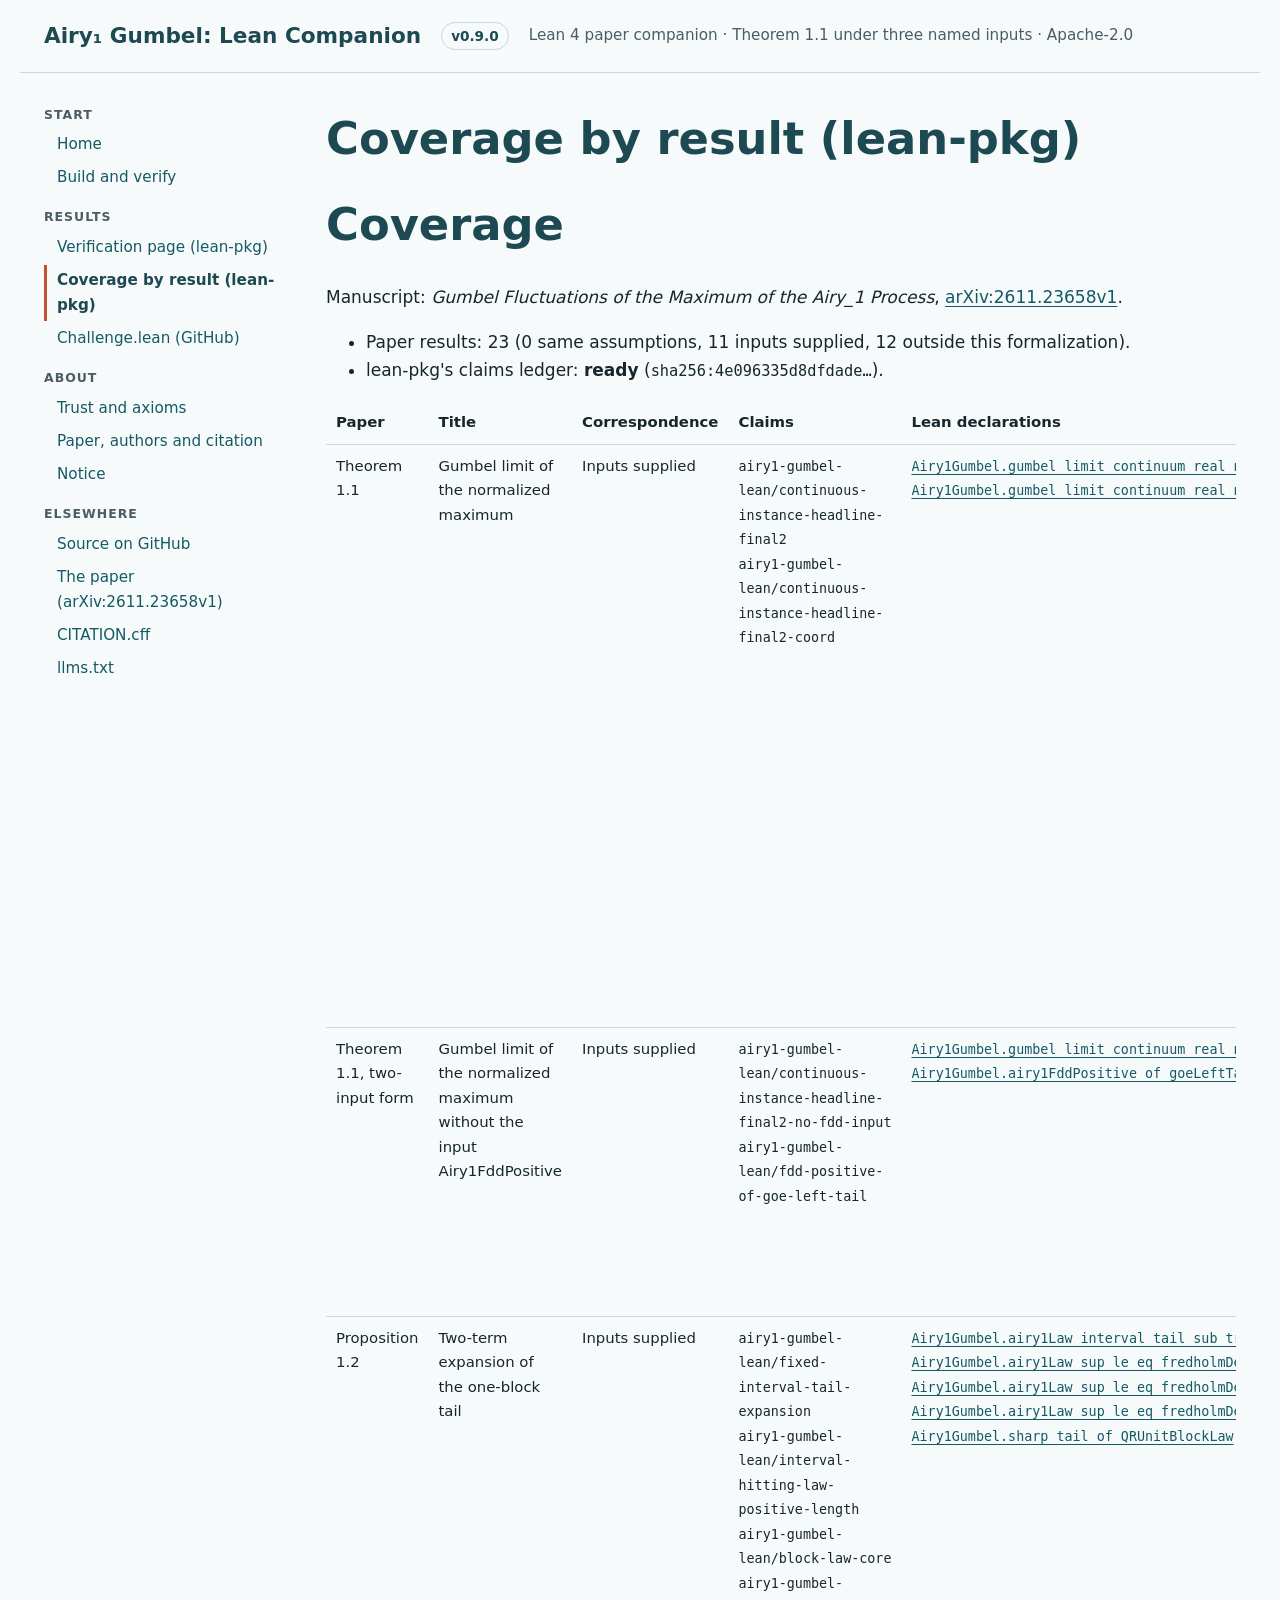
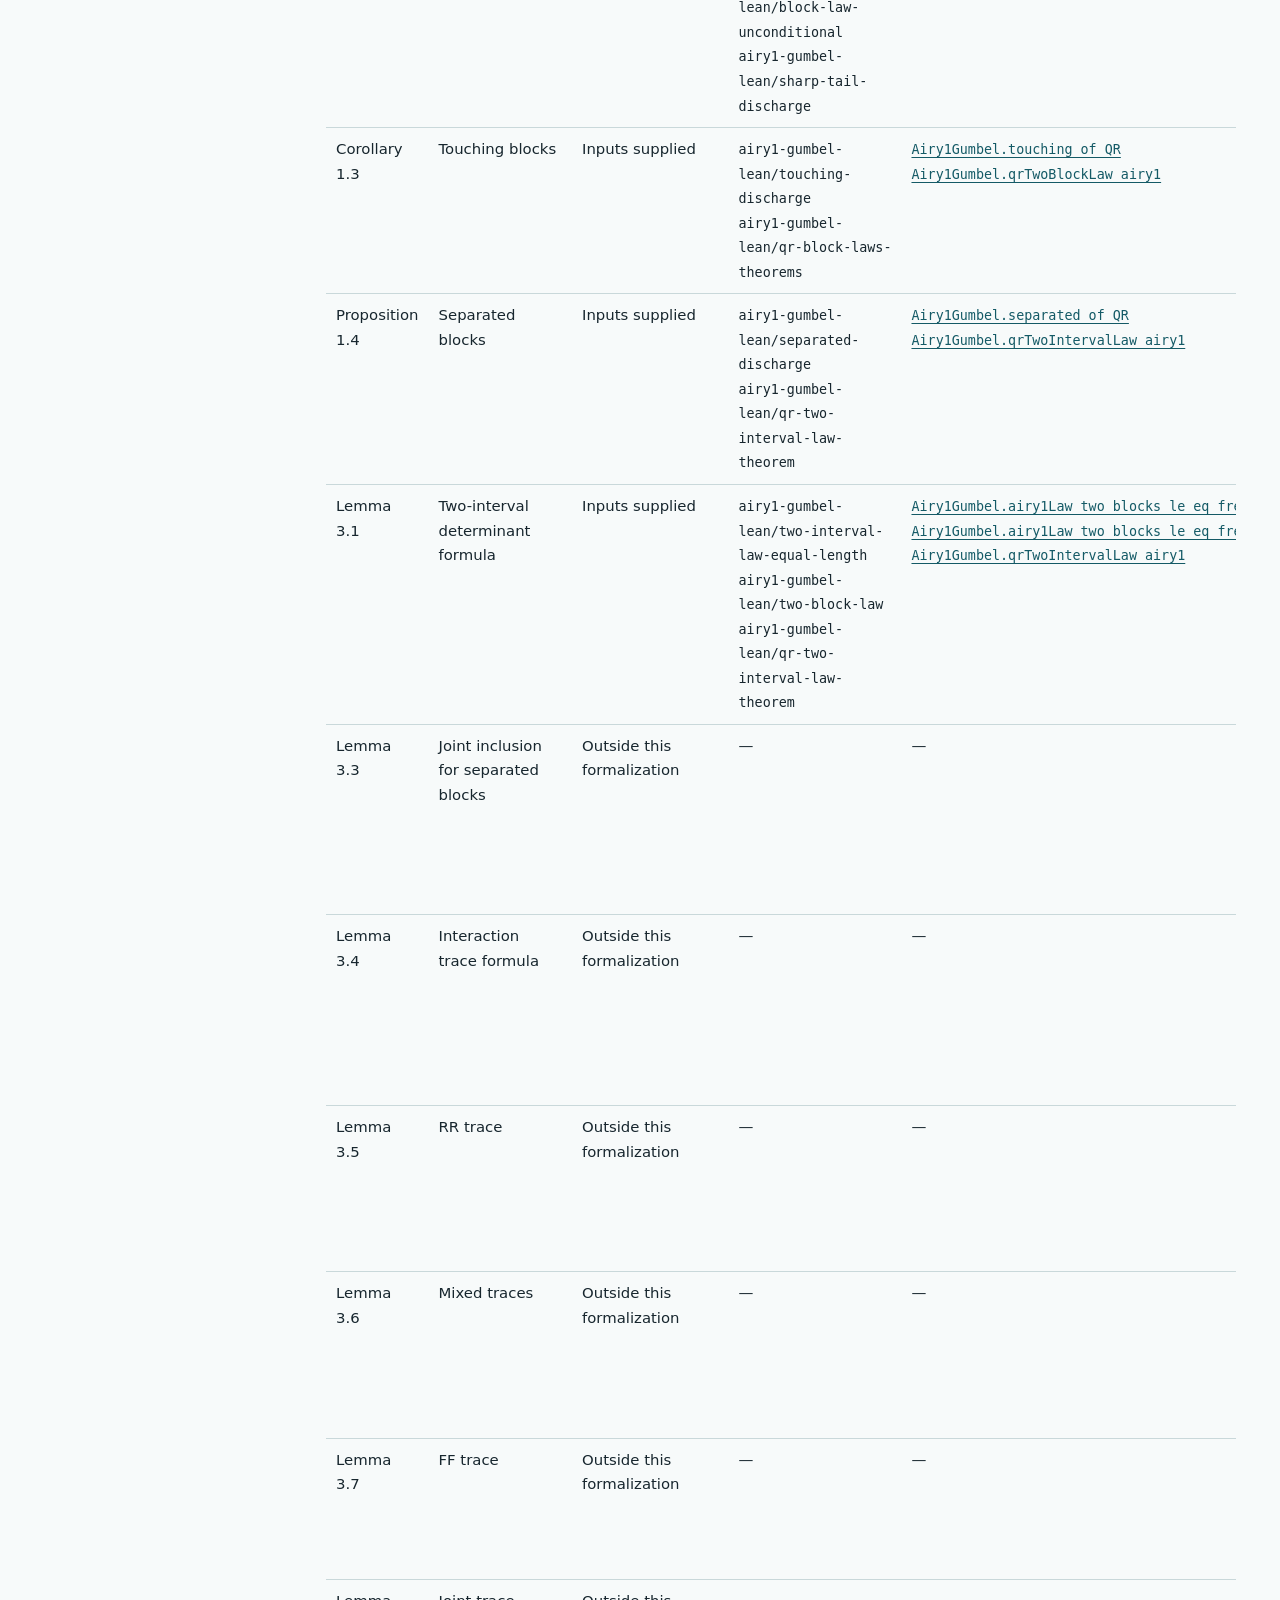
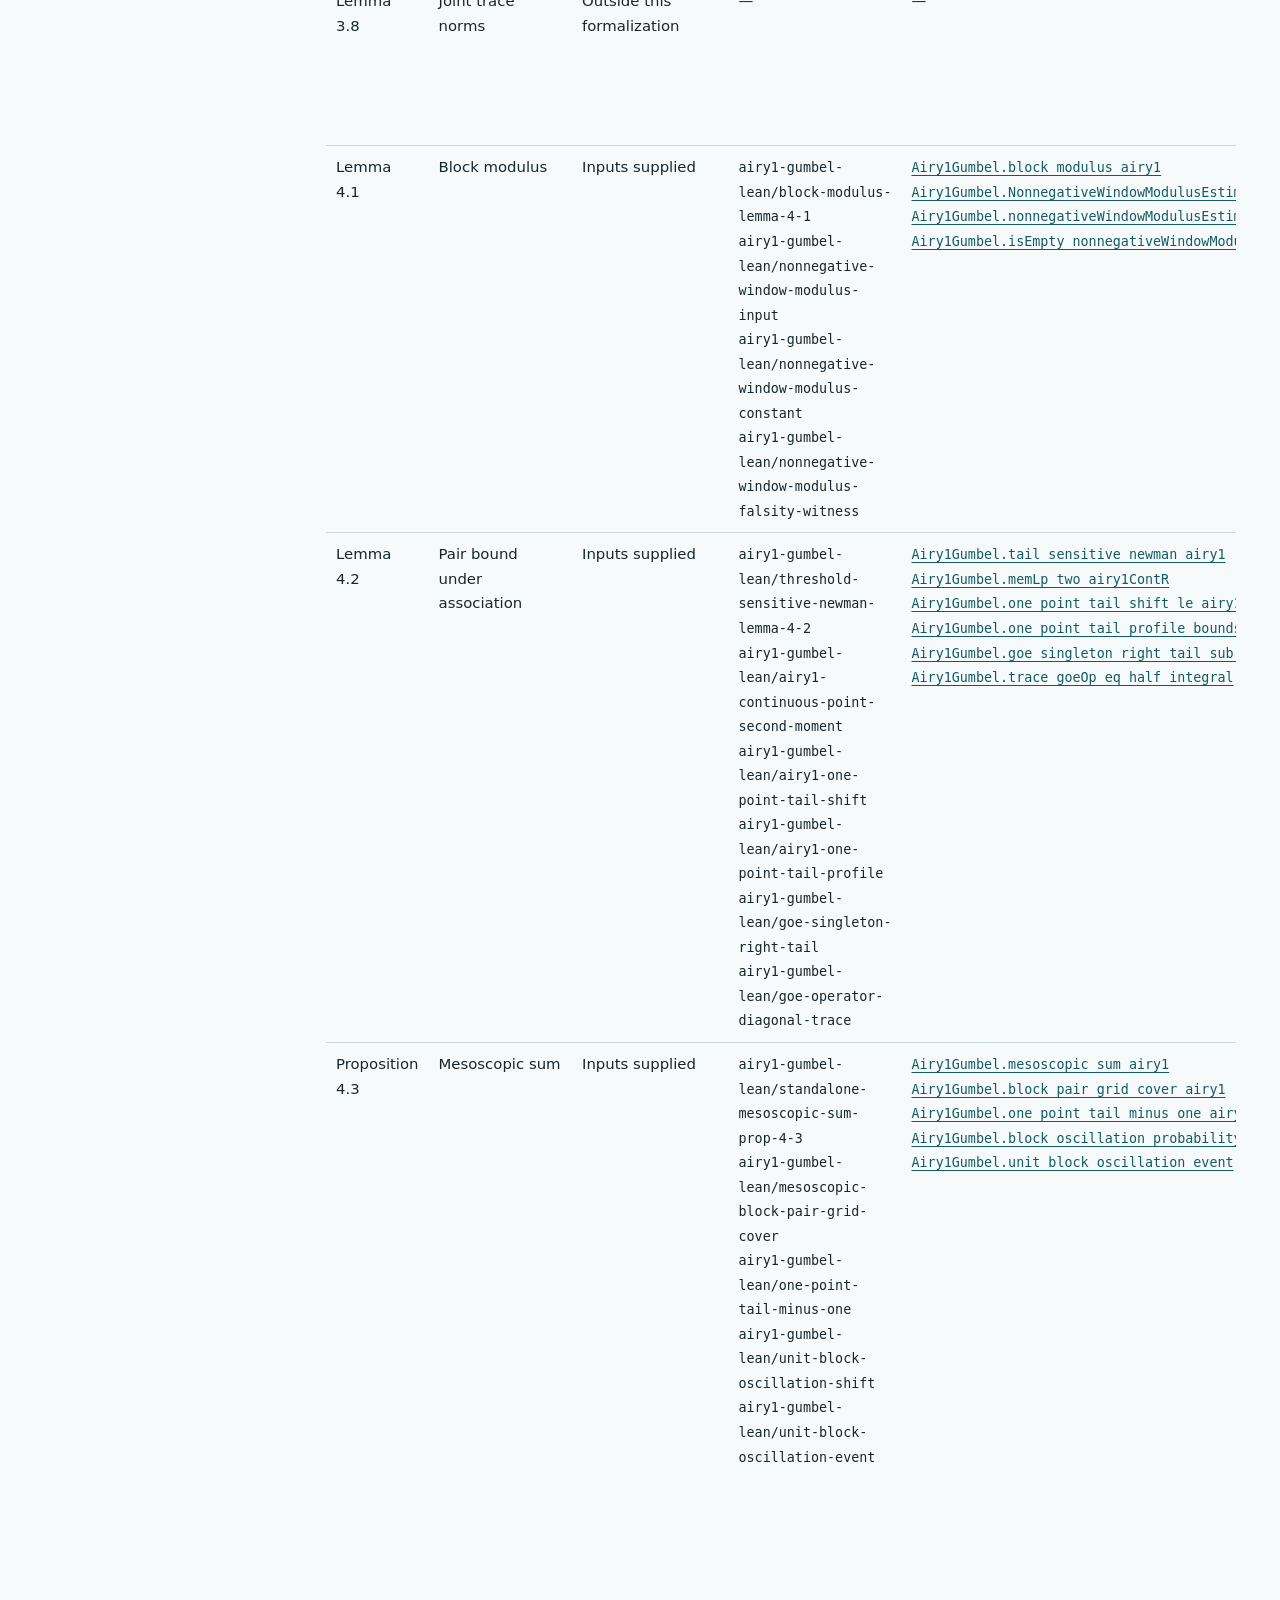
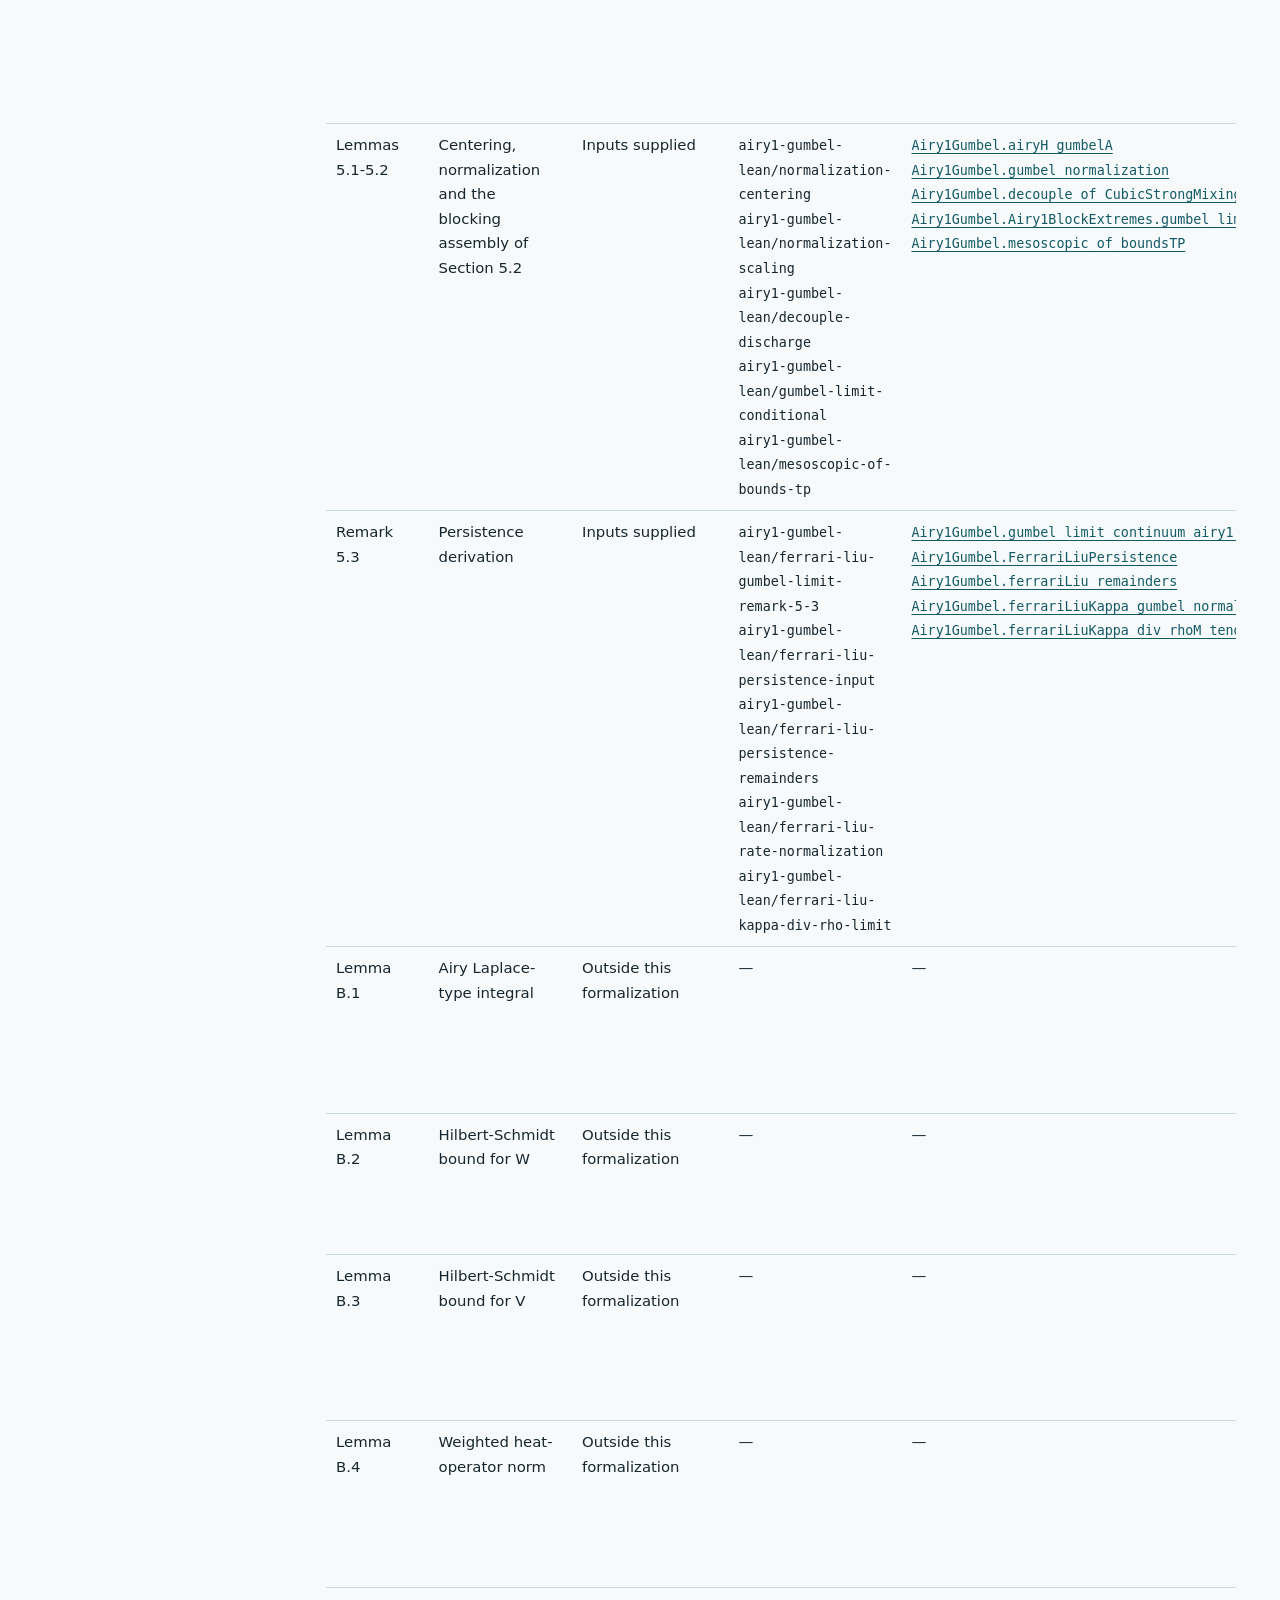
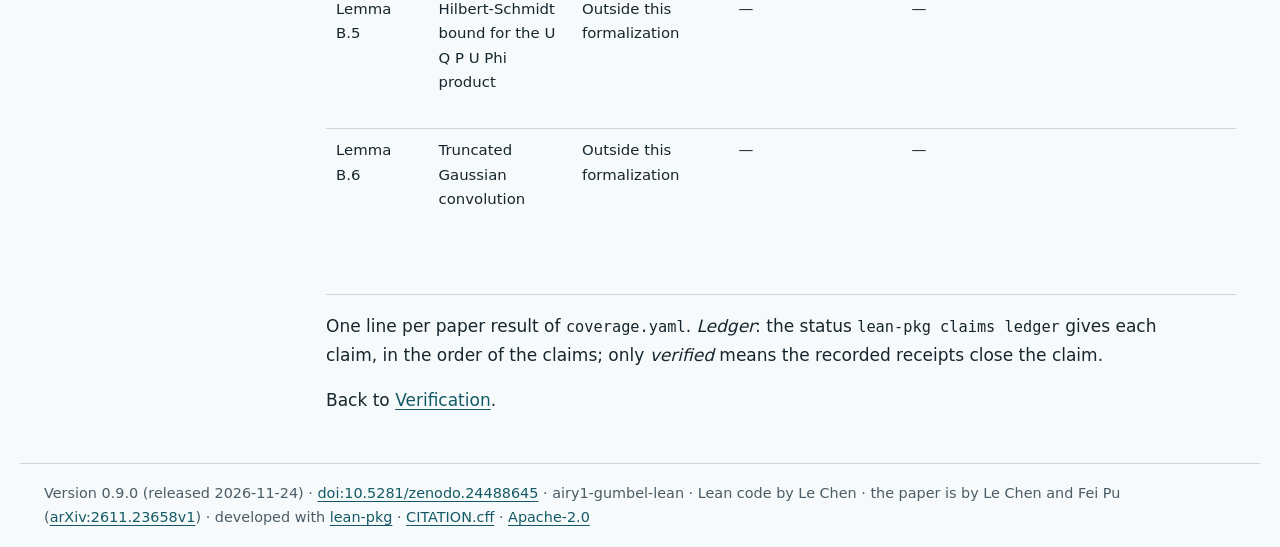
==== commit c79bdf60: "Site: v0.9.0 (main 7364051) Co-Authored-By: Claude Opus 5.5 <noreply@anthropic.com>" ====
--- a/coverage.html
+++ b/coverage.html
@@ -14,7 +14,7 @@
   <a class="skip" href="#content">Skip to content</a>
   <header>
     <a class="brand" href="./"><span>Airy₁ Gumbel: Lean Companion</span></a>
-    <a class="version" href="https://github.com/chenle02/airy1-gumbel-lean/releases/tag/v0.8.0" title="Release v0.8.0">v0.8.0</a>
+    <a class="version" href="https://github.com/chenle02/airy1-gumbel-lean/releases/tag/v0.9.0" title="Release v0.9.0">v0.9.0</a>
     <span class="tagline">Lean 4 paper companion · Theorem 1.1 under three named inputs · Apache-2.0</span>
   </header>
   <div class="shell">
@@ -73,8 +73,8 @@
 
 <p>Manuscript: <em>Gumbel Fluctuations of the Maximum of the Airy_1 Process</em>, <a href="https://arxiv.org/abs/2611.23658v1">arXiv:2611.23658v1</a>.</p>
 <ul>
-<li>Paper results: 11 (0 same assumptions, 10 inputs supplied, 1 outside this formalization).</li>
-<li>lean-pkg's claims ledger: <strong>ready</strong> (<code>sha256:4e5a121663e37adb…</code>).</li>
+<li>Paper results: 23 (0 same assumptions, 11 inputs supplied, 12 outside this formalization).</li>
+<li>lean-pkg's claims ledger: <strong>ready</strong> (<code>sha256:4e096335d8dfdade…</code>).</li>
 </ul>
 <table>
 <thead>
@@ -95,17 +95,27 @@
 <td>Gumbel limit of the normalized maximum</td>
 <td>Inputs supplied</td>
 <td><code>airy1-gumbel-lean/continuous-instance-headline-final2</code><br><code>airy1-gumbel-lean/continuous-instance-headline-final2-coord</code></td>
-<td><a href="https://github.com/chenle02/airy1-gumbel-lean/blob/635255c979a42dab74c78cb42ee103fb9d894800/Airy1Gumbel/FinalHeadlineTP.lean"><code>Airy1Gumbel.gumbel_limit_continuum_real_normalized_airy1_final₂</code></a><br><a href="https://github.com/chenle02/airy1-gumbel-lean/blob/635255c979a42dab74c78cb42ee103fb9d894800/Airy1Gumbel/FinalHeadlineTP.lean"><code>Airy1Gumbel.gumbel_limit_continuum_real_normalized_airy1_final₂_coord</code></a></td>
+<td><a href="https://github.com/chenle02/airy1-gumbel-lean/blob/8a085b7b234001112fb3a919cf5b6b246233d5fb/Airy1Gumbel/FinalHeadlineTP.lean"><code>Airy1Gumbel.gumbel_limit_continuum_real_normalized_airy1_final₂</code></a><br><a href="https://github.com/chenle02/airy1-gumbel-lean/blob/8a085b7b234001112fb3a919cf5b6b246233d5fb/Airy1Gumbel/FinalHeadlineTP.lean"><code>Airy1Gumbel.gumbel_limit_continuum_real_normalized_airy1_final₂_coord</code></a></td>
 <td>verified<br>verified</td>
-<td>Airy1FddPositive: for every finite set of times, a probability law whose box distribution function is the Airy_1 Fredholm-determinant formula (Quastel-Remenik, Theorem 1; Borodin-Ferrari-Prahofer 2007)<br>GOELeftTail: a cubic left-tail bound for the one-point law (Baik-Buckingham-DiFranco 2008 with the Ferrari-Spohn GOE identity); an input the paper does not need, since it starts from an existing continuous process<br>CubicStrongMixing: strong mixing between past and future sigma-algebras at rate exp(-c d^3) (Chen-Pu, arXiv 2607.17113, Proposition 3.1)</td>
-<td>The process is the version of the Kolmogorov-extension law with continuous paths on [0, infinity); centering and scaling are those of (1.1)-(1.2) for real T. The mesoscopic step is proved by the two-time Fredholm determinant bound and a high-level upcrossing bound, not by association and the covariance asymptotic.</td>
+<td>Airy1FddPositive: for every finite set of times, a probability law whose box distribution function is the Airy_1 Fredholm-determinant formula (Quastel-Remenik, Theorem 1; Borodin-Ferrari-Prahofer 2007). A hypothesis of these two theorems; since v0.9.0 it is proved under GOELeftTail (airy1FddPositive_of_goeLeftTail), so the next row has the same conclusion without it<br>GOELeftTail: a cubic left-tail bound for the one-point law (Baik-Buckingham-DiFranco 2008 with the Ferrari-Spohn GOE identity); an input the paper does not need, since it starts from an existing continuous process<br>CubicStrongMixing: strong mixing between past and future sigma-algebras at rate exp(-c d^3) (Chen-Pu, arXiv 2607.17113, Proposition 3.1)</td>
+<td>The process is the version of the Kolmogorov-extension law with continuous paths on [0, infinity); centering and scaling are those of (1.1)-(1.2) for real T. The mesoscopic step is proved by the two-time Fredholm determinant bound and a high-level upcrossing bound, not by association and the covariance asymptotic. The comparator checks these two statements, unchanged in v0.9.0.</td>
+</tr>
+<tr>
+<td>Theorem 1.1, two-input form</td>
+<td>Gumbel limit of the normalized maximum without the input Airy1FddPositive</td>
+<td>Inputs supplied</td>
+<td><code>airy1-gumbel-lean/continuous-instance-headline-final2-no-fdd-input</code><br><code>airy1-gumbel-lean/fdd-positive-of-goe-left-tail</code></td>
+<td><a href="https://github.com/chenle02/airy1-gumbel-lean/blob/8a085b7b234001112fb3a919cf5b6b246233d5fb/Airy1Gumbel/FddFromTasepCorollaries.lean"><code>Airy1Gumbel.gumbel_limit_continuum_real_normalized_airy1_final₂_no_fdd_input</code></a><br><a href="https://github.com/chenle02/airy1-gumbel-lean/blob/8a085b7b234001112fb3a919cf5b6b246233d5fb/Airy1Gumbel/FddFromTasep.lean"><code>Airy1Gumbel.airy1FddPositive_of_goeLeftTail</code></a></td>
+<td>verified<br>verified</td>
+<td>GOELeftTail: the cubic left-tail bound for the one-point law, as in the row above; it also supplies Airy1FddPositive, through airy1FddPositive_of_goeLeftTail<br>CubicStrongMixing: strong mixing between past and future sigma-algebras at rate exp(-c d^3) (Chen-Pu, arXiv 2607.17113, Proposition 3.1), stated for the process built from airy1FddPositive_of_goeLeftTail</td>
+<td>New in v0.9.0: the conclusion of the row above under GOELeftTail and CubicStrongMixing only. Airy1FddPositive is proved under GOELeftTail, not unconditionally (airy1FddPositive_of_goeLeftTail, via flat discrete TASEP and its scaling limit). No input is added. Both claims are compared. The coordinate form _final2_coord_no_fdd_input is built, not compared.</td>
 </tr>
 <tr>
 <td>Proposition 1.2</td>
 <td>Two-term expansion of the one-block tail</td>
 <td>Inputs supplied</td>
 <td><code>airy1-gumbel-lean/fixed-interval-tail-expansion</code><br><code>airy1-gumbel-lean/interval-hitting-law-positive-length</code><br><code>airy1-gumbel-lean/block-law-core</code><br><code>airy1-gumbel-lean/block-law-unconditional</code><br><code>airy1-gumbel-lean/sharp-tail-discharge</code></td>
-<td><a href="https://github.com/chenle02/airy1-gumbel-lean/blob/635255c979a42dab74c78cb42ee103fb9d894800/Airy1Gumbel/BlockLawUnconditional.lean"><code>Airy1Gumbel.airy1Law_interval_tail_sub_traceLead_isLittleO</code></a><br><a href="https://github.com/chenle02/airy1-gumbel-lean/blob/635255c979a42dab74c78cb42ee103fb9d894800/Airy1Gumbel/BlockLawUnconditional.lean"><code>Airy1Gumbel.airy1Law_sup_le_eq_fredholmDet_at_weight'</code></a><br><a href="https://github.com/chenle02/airy1-gumbel-lean/blob/635255c979a42dab74c78cb42ee103fb9d894800/Airy1Gumbel/BlockLaw.lean"><code>Airy1Gumbel.airy1Law_sup_le_eq_fredholmDet</code></a><br><a href="https://github.com/chenle02/airy1-gumbel-lean/blob/635255c979a42dab74c78cb42ee103fb9d894800/Airy1Gumbel/BlockLawUnconditional.lean"><code>Airy1Gumbel.airy1Law_sup_le_eq_fredholmDet'</code></a><br><a href="https://github.com/chenle02/airy1-gumbel-lean/blob/635255c979a42dab74c78cb42ee103fb9d894800/Airy1Gumbel/SharpTail.lean"><code>Airy1Gumbel.sharp_tail_of_QRUnitBlockLaw</code></a></td>
+<td><a href="https://github.com/chenle02/airy1-gumbel-lean/blob/8a085b7b234001112fb3a919cf5b6b246233d5fb/Airy1Gumbel/BlockLawUnconditional.lean"><code>Airy1Gumbel.airy1Law_interval_tail_sub_traceLead_isLittleO</code></a><br><a href="https://github.com/chenle02/airy1-gumbel-lean/blob/8a085b7b234001112fb3a919cf5b6b246233d5fb/Airy1Gumbel/BlockLawUnconditional.lean"><code>Airy1Gumbel.airy1Law_sup_le_eq_fredholmDet_at_weight'</code></a><br><a href="https://github.com/chenle02/airy1-gumbel-lean/blob/8a085b7b234001112fb3a919cf5b6b246233d5fb/Airy1Gumbel/BlockLaw.lean"><code>Airy1Gumbel.airy1Law_sup_le_eq_fredholmDet</code></a><br><a href="https://github.com/chenle02/airy1-gumbel-lean/blob/8a085b7b234001112fb3a919cf5b6b246233d5fb/Airy1Gumbel/BlockLawUnconditional.lean"><code>Airy1Gumbel.airy1Law_sup_le_eq_fredholmDet'</code></a><br><a href="https://github.com/chenle02/airy1-gumbel-lean/blob/8a085b7b234001112fb3a919cf5b6b246233d5fb/Airy1Gumbel/SharpTail.lean"><code>Airy1Gumbel.sharp_tail_of_QRUnitBlockLaw</code></a></td>
 <td>out-of-scope (internal)<br>out-of-scope (internal)<br>out-of-scope (internal)<br>out-of-scope (internal)<br>out-of-scope (internal)</td>
 <td>Airy1FddPositive and GOELeftTail, for the process-level interval hitting law</td>
 <td>Proved for the continuous version of the constructed process on [0, T], for every fixed T &gt; 0 (fixed-interval-tail-expansion). The interval hitting law is proved at any weight a &gt;= T + 1 by the dyadic mesh limit and combined with the determinant expansion of contrib. Version 0.1.0 had the process-level statement for T &gt;= 1 only.</td>
@@ -115,7 +125,7 @@
 <td>Touching blocks</td>
 <td>Inputs supplied</td>
 <td><code>airy1-gumbel-lean/touching-discharge</code><br><code>airy1-gumbel-lean/qr-block-laws-theorems</code></td>
-<td><a href="https://github.com/chenle02/airy1-gumbel-lean/blob/635255c979a42dab74c78cb42ee103fb9d894800/Airy1Gumbel/Touching.lean"><code>Airy1Gumbel.touching_of_QR</code></a><br><a href="https://github.com/chenle02/airy1-gumbel-lean/blob/635255c979a42dab74c78cb42ee103fb9d894800/Airy1Gumbel/BlockLaw.lean"><code>Airy1Gumbel.qrTwoBlockLaw_airy1</code></a></td>
+<td><a href="https://github.com/chenle02/airy1-gumbel-lean/blob/8a085b7b234001112fb3a919cf5b6b246233d5fb/Airy1Gumbel/Touching.lean"><code>Airy1Gumbel.touching_of_QR</code></a><br><a href="https://github.com/chenle02/airy1-gumbel-lean/blob/8a085b7b234001112fb3a919cf5b6b246233d5fb/Airy1Gumbel/BlockLaw.lean"><code>Airy1Gumbel.qrTwoBlockLaw_airy1</code></a></td>
 <td>out-of-scope (internal)<br>out-of-scope (internal)</td>
 <td>Airy1FddPositive and GOELeftTail, for the one- and two-block laws of the constructed process</td>
 <td>—</td>
@@ -125,7 +135,7 @@
 <td>Separated blocks</td>
 <td>Inputs supplied</td>
 <td><code>airy1-gumbel-lean/separated-discharge</code><br><code>airy1-gumbel-lean/qr-two-interval-law-theorem</code></td>
-<td><a href="https://github.com/chenle02/airy1-gumbel-lean/blob/635255c979a42dab74c78cb42ee103fb9d894800/Airy1Gumbel/Separated.lean"><code>Airy1Gumbel.separated_of_QR</code></a><br><a href="https://github.com/chenle02/airy1-gumbel-lean/blob/635255c979a42dab74c78cb42ee103fb9d894800/Airy1Gumbel/TwoIntervalLaw.lean"><code>Airy1Gumbel.qrTwoIntervalLaw_airy1</code></a></td>
+<td><a href="https://github.com/chenle02/airy1-gumbel-lean/blob/8a085b7b234001112fb3a919cf5b6b246233d5fb/Airy1Gumbel/Separated.lean"><code>Airy1Gumbel.separated_of_QR</code></a><br><a href="https://github.com/chenle02/airy1-gumbel-lean/blob/8a085b7b234001112fb3a919cf5b6b246233d5fb/Airy1Gumbel/TwoIntervalLaw.lean"><code>Airy1Gumbel.qrTwoIntervalLaw_airy1</code></a></td>
 <td>out-of-scope (internal)<br>out-of-scope (internal)</td>
 <td>Airy1FddPositive and GOELeftTail, for the unit-block and two-interval laws of the constructed process</td>
 <td>—</td>
@@ -135,27 +145,77 @@
 <td>Two-interval determinant formula</td>
 <td>Inputs supplied</td>
 <td><code>airy1-gumbel-lean/two-interval-law-equal-length</code><br><code>airy1-gumbel-lean/two-block-law</code><br><code>airy1-gumbel-lean/qr-two-interval-law-theorem</code></td>
-<td><a href="https://github.com/chenle02/airy1-gumbel-lean/blob/635255c979a42dab74c78cb42ee103fb9d894800/Airy1Gumbel/TwoIntervalLaw.lean"><code>Airy1Gumbel.airy1Law_two_blocks_le_eq_fredholmDet_of_length</code></a><br><a href="https://github.com/chenle02/airy1-gumbel-lean/blob/635255c979a42dab74c78cb42ee103fb9d894800/Airy1Gumbel/TwoIntervalLaw.lean"><code>Airy1Gumbel.airy1Law_two_blocks_le_eq_fredholmDet</code></a><br><a href="https://github.com/chenle02/airy1-gumbel-lean/blob/635255c979a42dab74c78cb42ee103fb9d894800/Airy1Gumbel/TwoIntervalLaw.lean"><code>Airy1Gumbel.qrTwoIntervalLaw_airy1</code></a></td>
+<td><a href="https://github.com/chenle02/airy1-gumbel-lean/blob/8a085b7b234001112fb3a919cf5b6b246233d5fb/Airy1Gumbel/TwoIntervalLaw.lean"><code>Airy1Gumbel.airy1Law_two_blocks_le_eq_fredholmDet_of_length</code></a><br><a href="https://github.com/chenle02/airy1-gumbel-lean/blob/8a085b7b234001112fb3a919cf5b6b246233d5fb/Airy1Gumbel/TwoIntervalLaw.lean"><code>Airy1Gumbel.airy1Law_two_blocks_le_eq_fredholmDet</code></a><br><a href="https://github.com/chenle02/airy1-gumbel-lean/blob/8a085b7b234001112fb3a919cf5b6b246233d5fb/Airy1Gumbel/TwoIntervalLaw.lean"><code>Airy1Gumbel.qrTwoIntervalLaw_airy1</code></a></td>
 <td>out-of-scope (internal)<br>out-of-scope (internal)<br>out-of-scope (internal)</td>
 <td>Airy1FddPositive and GOELeftTail, for the two-interval hitting law of the constructed process</td>
 <td>Proved for every T &gt; 0, r &gt; 0, M &gt; 0 at any weight a &gt;= 2T + r + 1 (two-interval-law-equal-length), in the trace-class form (3.3) of Remark 3.2: det(I - K~), K~ the conjugated kernel of (3.2). The determinant displayed in (3.1) has no separate Lean definition; the paper reads it through (3.3). Versions 0.1.0 and 0.2.0 had T = 1 only.</td>
 </tr>
 <tr>
-<td>Lemmas 3.3-3.8</td>
-<td>Joint inclusion and trace estimates for separated blocks</td>
-<td>Outside this formalization</td>
-<td>—</td>
-<td>—</td>
-<td>—</td>
-<td>—</td>
-<td>Intermediate lemmas of the paper's proof of Proposition 1.4 (the joint determinant inclusion and the trace formulas and trace-norm bounds of the interaction operator). They are not checked as stated here. Proposition 1.4 itself is proved (row above) by the Lean library's own two-interval Fredholm estimates.</td>
+<td>Lemma 3.3</td>
+<td>Joint inclusion for separated blocks</td>
+<td>Outside this formalization</td>
+<td>—</td>
+<td>—</td>
+<td>—</td>
+<td>—</td>
+<td>Proved in a different form: joint_exceed_eq_detComb (Airy1Gumbel/Separated.lean) holds eventually in u (paper: sqrt(2M) &gt;= r + 3) under the QR records, proved for airy1Law under Airy1FddPositive and GOELeftTail; the decomposition, AiryTwoInt.twoIntKCup_decomp (contrib TwoInterval/TwoIntervalOps.lean), as stated. Shown as outside only because coverage rows can name main-package claims alone.</td>
+</tr>
+<tr>
+<td>Lemma 3.4</td>
+<td>Interaction trace formula</td>
+<td>Outside this formalization</td>
+<td>—</td>
+<td>—</td>
+<td>—</td>
+<td>—</td>
+<td>Proved in contrib in a different form: C_r trace class (AiryTwoInt.isTraceClass_crKerT, TwoInterval/TwoIntervalMembership.lean), trace = sum of four sector traces as iterated integrals (AiryTwoInt.trace_crKerT_eq_sectors, TwoInterval/TwoIntervalTrace.lean); no R^4 absolute-convergence statement. Shown as outside only because coverage rows can name main-package claims alone.</td>
+</tr>
+<tr>
+<td>Lemma 3.5</td>
+<td>RR trace</td>
+<td>Outside this formalization</td>
+<td>—</td>
+<td>—</td>
+<td>—</td>
+<td>—</td>
+<td>Proved in contrib in a different form: saddle bound as stated (AiryConj.saddleF_ge, AiryKernel/GaussianSaddle.lean); RR bound (AiryTwoInt.trSectorRR_abs_le, TwoInterval/SectorRR.lean) with an extra C2 exp(-c2 M^2), absorbed only in abs_trace_crKerT_le_discharged. Shown as outside only because coverage rows can name main-package claims alone.</td>
+</tr>
+<tr>
+<td>Lemma 3.6</td>
+<td>Mixed traces</td>
+<td>Outside this formalization</td>
+<td>—</td>
+<td>—</td>
+<td>—</td>
+<td>—</td>
+<td>Proved in the contrib library as stated, with no named input: AiryTwoInt.trSectorRF_eq_trSectorFR (contrib/Airy1GumbelContrib/TwoInterval/SectorRF.lean) and AiryTwoInt.abs_trSectorFR_le_absorbed (TwoInterval/SectorFR.lean). Shown as outside only because coverage rows can name main-package claims alone.</td>
+</tr>
+<tr>
+<td>Lemma 3.7</td>
+<td>FF trace</td>
+<td>Outside this formalization</td>
+<td>—</td>
+<td>—</td>
+<td>—</td>
+<td>—</td>
+<td>Proved in the contrib library as stated, with no named input: AiryTwoInt.trSectorFF_abs_le (contrib/Airy1GumbelContrib/TwoInterval/SectorFF.lean). Shown as outside only because coverage rows can name main-package claims alone.</td>
+</tr>
+<tr>
+<td>Lemma 3.8</td>
+<td>Joint trace norms</td>
+<td>Outside this formalization</td>
+<td>—</td>
+<td>—</td>
+<td>—</td>
+<td>—</td>
+<td>Proved in contrib in a weaker form: traces and Hilbert-Schmidt norms bounded (AiryTwoInt.twoInt_stepThree, TwoInterval/TwoIntervalDetRem.lean; hsNorm_crKerT_le_discharged, TwoInterval/TwoIntervalN3.lean; abs_trace_crKerT_le_discharged), no trace-norm bound; Proposition 1.4 uses this form. Shown as outside only because coverage rows can name main-package claims alone.</td>
 </tr>
 <tr>
 <td>Lemma 4.1</td>
 <td>Block modulus</td>
 <td>Inputs supplied</td>
 <td><code>airy1-gumbel-lean/block-modulus-lemma-4-1</code><br><code>airy1-gumbel-lean/nonnegative-window-modulus-input</code><br><code>airy1-gumbel-lean/nonnegative-window-modulus-constant</code><br><code>airy1-gumbel-lean/nonnegative-window-modulus-falsity-witness</code></td>
-<td><a href="https://github.com/chenle02/airy1-gumbel-lean/blob/635255c979a42dab74c78cb42ee103fb9d894800/Airy1Gumbel/BlockModulus.lean"><code>Airy1Gumbel.block_modulus_airy1</code></a><br><a href="https://github.com/chenle02/airy1-gumbel-lean/blob/635255c979a42dab74c78cb42ee103fb9d894800/Airy1Gumbel/BlockModulus.lean"><code>Airy1Gumbel.NonnegativeWindowModulusEstimate</code></a><br><a href="https://github.com/chenle02/airy1-gumbel-lean/blob/635255c979a42dab74c78cb42ee103fb9d894800/Airy1Gumbel/BlockModulus.lean"><code>Airy1Gumbel.nonnegativeWindowModulusEstimate_const</code></a><br><a href="https://github.com/chenle02/airy1-gumbel-lean/blob/635255c979a42dab74c78cb42ee103fb9d894800/Airy1Gumbel/BlockModulus.lean"><code>Airy1Gumbel.isEmpty_nonnegativeWindowModulusEstimate_sq</code></a></td>
+<td><a href="https://github.com/chenle02/airy1-gumbel-lean/blob/8a085b7b234001112fb3a919cf5b6b246233d5fb/Airy1Gumbel/BlockModulus.lean"><code>Airy1Gumbel.block_modulus_airy1</code></a><br><a href="https://github.com/chenle02/airy1-gumbel-lean/blob/8a085b7b234001112fb3a919cf5b6b246233d5fb/Airy1Gumbel/BlockModulus.lean"><code>Airy1Gumbel.NonnegativeWindowModulusEstimate</code></a><br><a href="https://github.com/chenle02/airy1-gumbel-lean/blob/8a085b7b234001112fb3a919cf5b6b246233d5fb/Airy1Gumbel/BlockModulus.lean"><code>Airy1Gumbel.nonnegativeWindowModulusEstimate_const</code></a><br><a href="https://github.com/chenle02/airy1-gumbel-lean/blob/8a085b7b234001112fb3a919cf5b6b246233d5fb/Airy1Gumbel/BlockModulus.lean"><code>Airy1Gumbel.isEmpty_nonnegativeWindowModulusEstimate_sq</code></a></td>
 <td>out-of-scope (internal)<br>out-of-scope (internal)<br>out-of-scope (internal)<br>out-of-scope (internal)</td>
 <td>NonnegativeWindowModulusEstimate, assumed, not proved: the transferred local oscillation bound (4.2) of arXiv:2611.23658v1 on windows inside [0, infinity): for large l, 0 &lt; s &lt;= 1 and centres c &gt;= s, P(|A(t1) - A(t2)| &gt; C0 l sqrt(s) for some t1, t2 in [c - s, c + s]) &lt;= C0 exp(-c0 l). The paper derives it from Basu-Bhattacharjee (2024, arXiv 2406.11826); that derivation is not formalized<br>Airy1FddPositive and GOELeftTail, for the continuous version of the constructed process</td>
 <td>Proved as eq. (4.1) for the continuous version on [0, 1] (block-modulus-lemma-4-1). The input is new in v0.4.0; the zero process satisfies it and the process t^2 violates it (the two audit claims). The headline (Theorem 1.1) does not use this lemma or the new input: its mesoscopic step goes through a high-level upcrossing bound.</td>
@@ -165,7 +225,7 @@
 <td>Pair bound under association</td>
 <td>Inputs supplied</td>
 <td><code>airy1-gumbel-lean/threshold-sensitive-newman-lemma-4-2</code><br><code>airy1-gumbel-lean/airy1-continuous-point-second-moment</code><br><code>airy1-gumbel-lean/airy1-one-point-tail-shift</code><br><code>airy1-gumbel-lean/airy1-one-point-tail-profile</code><br><code>airy1-gumbel-lean/goe-singleton-right-tail</code><br><code>airy1-gumbel-lean/goe-operator-diagonal-trace</code></td>
-<td><a href="https://github.com/chenle02/airy1-gumbel-lean/blob/635255c979a42dab74c78cb42ee103fb9d894800/Airy1Gumbel/TailSensitiveNewman.lean"><code>Airy1Gumbel.tail_sensitive_newman_airy1</code></a><br><a href="https://github.com/chenle02/airy1-gumbel-lean/blob/635255c979a42dab74c78cb42ee103fb9d894800/Airy1Gumbel/TailSensitiveNewman.lean"><code>Airy1Gumbel.memLp_two_airy1ContR</code></a><br><a href="https://github.com/chenle02/airy1-gumbel-lean/blob/635255c979a42dab74c78cb42ee103fb9d894800/Airy1Gumbel/TailSensitiveNewman.lean"><code>Airy1Gumbel.one_point_tail_shift_le_airy1</code></a><br><a href="https://github.com/chenle02/airy1-gumbel-lean/blob/635255c979a42dab74c78cb42ee103fb9d894800/Airy1Gumbel/TailSensitiveNewman.lean"><code>Airy1Gumbel.one_point_tail_profile_bounds_airy1</code></a><br><a href="https://github.com/chenle02/airy1-gumbel-lean/blob/635255c979a42dab74c78cb42ee103fb9d894800/Airy1Gumbel/TailSensitiveNewman.lean"><code>Airy1Gumbel.goe_singleton_right_tail_sub_profile_isLittleO</code></a><br><a href="https://github.com/chenle02/airy1-gumbel-lean/blob/635255c979a42dab74c78cb42ee103fb9d894800/Airy1Gumbel/TailSensitiveNewman.lean"><code>Airy1Gumbel.trace_goeOp_eq_half_integral</code></a></td>
+<td><a href="https://github.com/chenle02/airy1-gumbel-lean/blob/8a085b7b234001112fb3a919cf5b6b246233d5fb/Airy1Gumbel/TailSensitiveNewman.lean"><code>Airy1Gumbel.tail_sensitive_newman_airy1</code></a><br><a href="https://github.com/chenle02/airy1-gumbel-lean/blob/8a085b7b234001112fb3a919cf5b6b246233d5fb/Airy1Gumbel/TailSensitiveNewman.lean"><code>Airy1Gumbel.memLp_two_airy1ContR</code></a><br><a href="https://github.com/chenle02/airy1-gumbel-lean/blob/8a085b7b234001112fb3a919cf5b6b246233d5fb/Airy1Gumbel/TailSensitiveNewman.lean"><code>Airy1Gumbel.one_point_tail_shift_le_airy1</code></a><br><a href="https://github.com/chenle02/airy1-gumbel-lean/blob/8a085b7b234001112fb3a919cf5b6b246233d5fb/Airy1Gumbel/TailSensitiveNewman.lean"><code>Airy1Gumbel.one_point_tail_profile_bounds_airy1</code></a><br><a href="https://github.com/chenle02/airy1-gumbel-lean/blob/8a085b7b234001112fb3a919cf5b6b246233d5fb/Airy1Gumbel/TailSensitiveNewman.lean"><code>Airy1Gumbel.goe_singleton_right_tail_sub_profile_isLittleO</code></a><br><a href="https://github.com/chenle02/airy1-gumbel-lean/blob/8a085b7b234001112fb3a919cf5b6b246233d5fb/Airy1Gumbel/TailSensitiveNewman.lean"><code>Airy1Gumbel.trace_goeOp_eq_half_integral</code></a></td>
 <td>out-of-scope (internal)<br>out-of-scope (internal)<br>out-of-scope (internal)<br>out-of-scope (internal)<br>out-of-scope (internal)<br>out-of-scope (internal)</td>
 <td>ProcessAssociated, assumed, not proved: the association of the Airy_1 process (Pu 2025, Theorem 1.2), in the form that every finite-dimensional marginal gives nonnegative covariance to bounded, monotone, measurable test functions. An existing named input, until v0.5.0 used only by the earlier association-route headline<br>Airy1FddPositive and GOELeftTail, standing inputs for the continuous version of the constructed process; GOELeftTail is not a hypothesis of the paper's Lemma 4.2</td>
 <td>Proved as eq. (4.3) for every u &gt;= u0 and every lag d &gt;= 0, constants independent of d. The covariance is genuine: both marginals are proved square-integrable. The one-point tail ratio, from a density bound in the paper, is proved from the GOE Fredholm determinant: no new named input. The headline (Theorem 1.1) does not use this lemma.</td>
@@ -175,7 +235,7 @@
 <td>Mesoscopic sum</td>
 <td>Inputs supplied</td>
 <td><code>airy1-gumbel-lean/standalone-mesoscopic-sum-prop-4-3</code><br><code>airy1-gumbel-lean/mesoscopic-block-pair-grid-cover</code><br><code>airy1-gumbel-lean/one-point-tail-minus-one</code><br><code>airy1-gumbel-lean/unit-block-oscillation-shift</code><br><code>airy1-gumbel-lean/unit-block-oscillation-event</code></td>
-<td><a href="https://github.com/chenle02/airy1-gumbel-lean/blob/635255c979a42dab74c78cb42ee103fb9d894800/Airy1Gumbel/MesoscopicStandalone.lean"><code>Airy1Gumbel.mesoscopic_sum_airy1</code></a><br><a href="https://github.com/chenle02/airy1-gumbel-lean/blob/635255c979a42dab74c78cb42ee103fb9d894800/Airy1Gumbel/MesoscopicStandalone.lean"><code>Airy1Gumbel.block_pair_grid_cover_airy1</code></a><br><a href="https://github.com/chenle02/airy1-gumbel-lean/blob/635255c979a42dab74c78cb42ee103fb9d894800/Airy1Gumbel/MesoscopicStandalone.lean"><code>Airy1Gumbel.one_point_tail_minus_one_airy1</code></a><br><a href="https://github.com/chenle02/airy1-gumbel-lean/blob/635255c979a42dab74c78cb42ee103fb9d894800/Airy1Gumbel/MesoscopicStandalone.lean"><code>Airy1Gumbel.block_oscillation_probability_shift_airy1</code></a><br><a href="https://github.com/chenle02/airy1-gumbel-lean/blob/635255c979a42dab74c78cb42ee103fb9d894800/Airy1Gumbel/MesoscopicStandalone.lean"><code>Airy1Gumbel.unit_block_oscillation_event</code></a></td>
+<td><a href="https://github.com/chenle02/airy1-gumbel-lean/blob/8a085b7b234001112fb3a919cf5b6b246233d5fb/Airy1Gumbel/MesoscopicStandalone.lean"><code>Airy1Gumbel.mesoscopic_sum_airy1</code></a><br><a href="https://github.com/chenle02/airy1-gumbel-lean/blob/8a085b7b234001112fb3a919cf5b6b246233d5fb/Airy1Gumbel/MesoscopicStandalone.lean"><code>Airy1Gumbel.block_pair_grid_cover_airy1</code></a><br><a href="https://github.com/chenle02/airy1-gumbel-lean/blob/8a085b7b234001112fb3a919cf5b6b246233d5fb/Airy1Gumbel/MesoscopicStandalone.lean"><code>Airy1Gumbel.one_point_tail_minus_one_airy1</code></a><br><a href="https://github.com/chenle02/airy1-gumbel-lean/blob/8a085b7b234001112fb3a919cf5b6b246233d5fb/Airy1Gumbel/MesoscopicStandalone.lean"><code>Airy1Gumbel.block_oscillation_probability_shift_airy1</code></a><br><a href="https://github.com/chenle02/airy1-gumbel-lean/blob/8a085b7b234001112fb3a919cf5b6b246233d5fb/Airy1Gumbel/MesoscopicStandalone.lean"><code>Airy1Gumbel.unit_block_oscillation_event</code></a></td>
 <td>out-of-scope (internal)<br>out-of-scope (internal)<br>out-of-scope (internal)<br>out-of-scope (internal)<br>out-of-scope (internal)</td>
 <td>NonnegativeWindowModulusEstimate, assumed, not proved: the transferred local oscillation bound (4.2) on windows inside [0, infinity) (Basu-Bhattacharjee 2024); already the input of Lemma 4.1, through which it is used<br>ProcessAssociated, assumed, not proved: the association of the Airy_1 process (Pu 2025, Theorem 1.2); already the input of Lemma 4.2, through which it is used<br>CubicCovarianceDecay, assumed, not proved: the covariance asymptotic of the Airy_1 process (Basu-Busani-Ferrari 2023, Theorem 1.1), as the upper bound Cov(A(0), A(d)) &lt;= exp(c d^2 - (4/3) d^3) for d &gt; 1; used only through its proved corollary Cov(A(0), A(d)) &lt;= exp(-theta d^3) for theta &lt; 4/3 and large d. Until v0.6.0 used only by the earlier association-route headline and its intermediate forms<br>Airy1FddPositive and GOELeftTail, standing inputs for the continuous version of the constructed process</td>
 <td>Proved as eq. (4.6) for the block maxima Y_j of the continuous version, every chi in ((1/2)^(1/3), 1) and every cutoff R(M) = O(sqrt(M)), M real (mesoscopic_sum_airy1), along the paper's route. No new named input. The headline does not use this result or these three inputs; it proves the Section 5.2 specialisation along the two-point route (mesoscopic-of-bounds-tp).</td>
@@ -185,7 +245,7 @@
 <td>Centering, normalization and the blocking assembly of Section 5.2</td>
 <td>Inputs supplied</td>
 <td><code>airy1-gumbel-lean/normalization-centering</code><br><code>airy1-gumbel-lean/normalization-scaling</code><br><code>airy1-gumbel-lean/decouple-discharge</code><br><code>airy1-gumbel-lean/gumbel-limit-conditional</code><br><code>airy1-gumbel-lean/mesoscopic-of-bounds-tp</code></td>
-<td><a href="https://github.com/chenle02/airy1-gumbel-lean/blob/635255c979a42dab74c78cb42ee103fb9d894800/Airy1Gumbel/Normalization.lean"><code>Airy1Gumbel.airyH_gumbelA</code></a><br><a href="https://github.com/chenle02/airy1-gumbel-lean/blob/635255c979a42dab74c78cb42ee103fb9d894800/Airy1Gumbel/Normalization.lean"><code>Airy1Gumbel.gumbel_normalization</code></a><br><a href="https://github.com/chenle02/airy1-gumbel-lean/blob/635255c979a42dab74c78cb42ee103fb9d894800/Airy1Gumbel/MixingRecord.lean"><code>Airy1Gumbel.decouple_of_CubicStrongMixing</code></a><br><a href="https://github.com/chenle02/airy1-gumbel-lean/blob/635255c979a42dab74c78cb42ee103fb9d894800/Airy1Gumbel/GumbelLimit.lean"><code>Airy1Gumbel.Airy1BlockExtremes.gumbel_limit</code></a><br><a href="https://github.com/chenle02/airy1-gumbel-lean/blob/635255c979a42dab74c78cb42ee103fb9d894800/Airy1Gumbel/MesoscopicTP.lean"><code>Airy1Gumbel.mesoscopic_of_boundsTP</code></a></td>
+<td><a href="https://github.com/chenle02/airy1-gumbel-lean/blob/8a085b7b234001112fb3a919cf5b6b246233d5fb/Airy1Gumbel/Normalization.lean"><code>Airy1Gumbel.airyH_gumbelA</code></a><br><a href="https://github.com/chenle02/airy1-gumbel-lean/blob/8a085b7b234001112fb3a919cf5b6b246233d5fb/Airy1Gumbel/Normalization.lean"><code>Airy1Gumbel.gumbel_normalization</code></a><br><a href="https://github.com/chenle02/airy1-gumbel-lean/blob/8a085b7b234001112fb3a919cf5b6b246233d5fb/Airy1Gumbel/MixingRecord.lean"><code>Airy1Gumbel.decouple_of_CubicStrongMixing</code></a><br><a href="https://github.com/chenle02/airy1-gumbel-lean/blob/8a085b7b234001112fb3a919cf5b6b246233d5fb/Airy1Gumbel/GumbelLimit.lean"><code>Airy1Gumbel.Airy1BlockExtremes.gumbel_limit</code></a><br><a href="https://github.com/chenle02/airy1-gumbel-lean/blob/8a085b7b234001112fb3a919cf5b6b246233d5fb/Airy1Gumbel/MesoscopicTP.lean"><code>Airy1Gumbel.mesoscopic_of_boundsTP</code></a></td>
 <td>out-of-scope (internal)<br>out-of-scope (internal)<br>out-of-scope (internal)<br>out-of-scope (internal)<br>out-of-scope (internal)</td>
 <td>CubicStrongMixing, for the decoupling of distant blocks</td>
 <td>—</td>
@@ -195,10 +255,70 @@
 <td>Persistence derivation</td>
 <td>Inputs supplied</td>
 <td><code>airy1-gumbel-lean/ferrari-liu-gumbel-limit-remark-5-3</code><br><code>airy1-gumbel-lean/ferrari-liu-persistence-input</code><br><code>airy1-gumbel-lean/ferrari-liu-persistence-remainders</code><br><code>airy1-gumbel-lean/ferrari-liu-rate-normalization</code><br><code>airy1-gumbel-lean/ferrari-liu-kappa-div-rho-limit</code></td>
-<td><a href="https://github.com/chenle02/airy1-gumbel-lean/blob/635255c979a42dab74c78cb42ee103fb9d894800/Airy1Gumbel/FerrariLiuRoute.lean"><code>Airy1Gumbel.gumbel_limit_continuum_airy1_ferrariLiu</code></a><br><a href="https://github.com/chenle02/airy1-gumbel-lean/blob/635255c979a42dab74c78cb42ee103fb9d894800/Airy1Gumbel/FerrariLiuRoute.lean"><code>Airy1Gumbel.FerrariLiuPersistence</code></a><br><a href="https://github.com/chenle02/airy1-gumbel-lean/blob/635255c979a42dab74c78cb42ee103fb9d894800/Airy1Gumbel/FerrariLiuRoute.lean"><code>Airy1Gumbel.ferrariLiu_remainders</code></a><br><a href="https://github.com/chenle02/airy1-gumbel-lean/blob/635255c979a42dab74c78cb42ee103fb9d894800/Airy1Gumbel/FerrariLiuRoute.lean"><code>Airy1Gumbel.ferrariLiuKappa_gumbel_normalization</code></a><br><a href="https://github.com/chenle02/airy1-gumbel-lean/blob/635255c979a42dab74c78cb42ee103fb9d894800/Airy1Gumbel/FerrariLiuRoute.lean"><code>Airy1Gumbel.ferrariLiuKappa_div_rhoM_tendsto</code></a></td>
+<td><a href="https://github.com/chenle02/airy1-gumbel-lean/blob/8a085b7b234001112fb3a919cf5b6b246233d5fb/Airy1Gumbel/FerrariLiuRoute.lean"><code>Airy1Gumbel.gumbel_limit_continuum_airy1_ferrariLiu</code></a><br><a href="https://github.com/chenle02/airy1-gumbel-lean/blob/8a085b7b234001112fb3a919cf5b6b246233d5fb/Airy1Gumbel/FerrariLiuRoute.lean"><code>Airy1Gumbel.FerrariLiuPersistence</code></a><br><a href="https://github.com/chenle02/airy1-gumbel-lean/blob/8a085b7b234001112fb3a919cf5b6b246233d5fb/Airy1Gumbel/FerrariLiuRoute.lean"><code>Airy1Gumbel.ferrariLiu_remainders</code></a><br><a href="https://github.com/chenle02/airy1-gumbel-lean/blob/8a085b7b234001112fb3a919cf5b6b246233d5fb/Airy1Gumbel/FerrariLiuRoute.lean"><code>Airy1Gumbel.ferrariLiuKappa_gumbel_normalization</code></a><br><a href="https://github.com/chenle02/airy1-gumbel-lean/blob/8a085b7b234001112fb3a919cf5b6b246233d5fb/Airy1Gumbel/FerrariLiuRoute.lean"><code>Airy1Gumbel.ferrariLiuKappa_div_rhoM_tendsto</code></a></td>
 <td>out-of-scope (internal)<br>out-of-scope (internal)<br>out-of-scope (internal)<br>out-of-scope (internal)<br>out-of-scope (internal)</td>
 <td>FerrariLiuPersistence, assumed, not proved: the finite-length persistence expansion of Ferrari-Liu (2024, Theorem 1.1, Proposition 2.5, Section 2.4): for c &gt;= 3/2 and L &gt;= 1, P(A &lt;= c on [0, L]) = exp(-L kappa(c) - S(c) + E(c, L)), |S(c)| &lt;= -6 log(1 - 2 beta(c)), E(c, L) bounded by their trace remainder; it includes their identity log det(1 - K) = -sum Tr(K^n)/n. Used only by Remark 5.3<br>Airy1FddPositive and GOELeftTail, standing inputs for the continuous version of the constructed process</td>
 <td>Proved as the remark states: P(A(x) &lt;= a_N + b_N z for all x in [0, N]) -&gt; exp(-e^(-z)) along integer N, every real z (gumbel_limit_continuum_airy1_ferrariLiu). The input is new in v0.8.0. The summation of the error series and kappa(c) ~ rho(c) are proved. The headline (Theorem 1.1) does not use this result or FerrariLiuPersistence, and its three inputs are unchanged.</td>
+</tr>
+<tr>
+<td>Lemma B.1</td>
+<td>Airy Laplace-type integral</td>
+<td>Outside this formalization</td>
+<td>—</td>
+<td>—</td>
+<td>—</td>
+<td>—</td>
+<td>Proved in the contrib library as stated, with no named input: airyAiReal_laplace (contrib/Airy1GumbelContrib/Airy/AiryLaplaceFull.lean), with the integrability AiryConj.integrable_exp_mul_airyAiReal_sq (AiryKernel/ConjugateW.lean). Shown as outside only because coverage rows can name main-package claims alone.</td>
+</tr>
+<tr>
+<td>Lemma B.2</td>
+<td>Hilbert-Schmidt bound for W</td>
+<td>Outside this formalization</td>
+<td>—</td>
+<td>—</td>
+<td>—</td>
+<td>—</td>
+<td>Proved in the contrib library as stated (absolute C, T &gt; 0, lambda &gt;= T + 1), with no named input: AiryConj.wKernel_sq_integral_le (contrib/Airy1GumbelContrib/AiryKernel/ConjugateW.lean). Shown as outside only because coverage rows can name main-package claims alone.</td>
+</tr>
+<tr>
+<td>Lemma B.3</td>
+<td>Hilbert-Schmidt bound for V</td>
+<td>Outside this formalization</td>
+<td>—</td>
+<td>—</td>
+<td>—</td>
+<td>—</td>
+<td>Proved in the contrib library as stated (the bound e^(2T lambda^2 - 4M lambda), the paper's form with a^2 = 2M), with no named input: AiryConj.vKernel_sq_integral_le (contrib/Airy1GumbelContrib/AiryKernel/ConjugateV.lean). Shown as outside only because coverage rows can name main-package claims alone.</td>
+</tr>
+<tr>
+<td>Lemma B.4</td>
+<td>Weighted heat-operator norm</td>
+<td>Outside this formalization</td>
+<td>—</td>
+<td>—</td>
+<td>—</td>
+<td>—</td>
+<td>Proved in the contrib library as stated, on a larger parameter range (every real a; the paper has a &gt; 0), with no named input: AiryTwoInt.enorm_conjHeatCLM_le (contrib/Airy1GumbelContrib/TwoInterval/TwoIntervalMembership.lean). Shown as outside only because coverage rows can name main-package claims alone.</td>
+</tr>
+<tr>
+<td>Lemma B.5</td>
+<td>Hilbert-Schmidt bound for the U Q P U Phi product</td>
+<td>Outside this formalization</td>
+<td>—</td>
+<td>—</td>
+<td>—</td>
+<td>—</td>
+<td>Proved in the contrib library as stated (the Hilbert-Schmidt bound of the paper's own product), with no named input: AiryConj.uphi_hs_le (contrib/Airy1GumbelContrib/AiryKernel/ConjugateUPhi.lean). Shown as outside only because coverage rows can name main-package claims alone.</td>
+</tr>
+<tr>
+<td>Lemma B.6</td>
+<td>Truncated Gaussian convolution</td>
+<td>Outside this formalization</td>
+<td>—</td>
+<td>—</td>
+<td>—</td>
+<td>—</td>
+<td>Proved in the contrib library as stated, on a larger parameter range (all M, alpha, beta; the paper has x &gt;= M, w &lt;= M), with no named input: AiryConj.heatKernel_conv_cdf (contrib/Airy1GumbelContrib/AiryKernel/GaussianSaddle.lean). Shown as outside only because coverage rows can name main-package claims alone.</td>
 </tr>
 </tbody>
 </table>
@@ -207,7 +327,7 @@
     </main>
   </div>
   <footer>
-    Version 0.8.0 (released 2026-11-23) · <a href="https://doi.org/10.5281/zenodo.24466896">doi:10.5281/zenodo.24466896</a> · airy1-gumbel-lean · Lean code by Le Chen · the paper is by Le Chen and Fei Pu (<a href="https://arxiv.org/abs/2611.23658v1">arXiv:2611.23658v1</a>) · developed with <a href="https://github.com/lean-pkg/lean-pkg">lean-pkg</a> · <a href="https://github.com/chenle02/airy1-gumbel-lean/blob/main/CITATION.cff">CITATION.cff</a> · <a href="https://github.com/chenle02/airy1-gumbel-lean/blob/main/LICENSE">Apache-2.0</a>
+    Version 0.9.0 (released 2026-11-24) · <a href="https://doi.org/10.5281/zenodo.24488645">doi:10.5281/zenodo.24488645</a> · airy1-gumbel-lean · Lean code by Le Chen · the paper is by Le Chen and Fei Pu (<a href="https://arxiv.org/abs/2611.23658v1">arXiv:2611.23658v1</a>) · developed with <a href="https://github.com/lean-pkg/lean-pkg">lean-pkg</a> · <a href="https://github.com/chenle02/airy1-gumbel-lean/blob/main/CITATION.cff">CITATION.cff</a> · <a href="https://github.com/chenle02/airy1-gumbel-lean/blob/main/LICENSE">Apache-2.0</a>
   </footer>
 </body>
 </html>
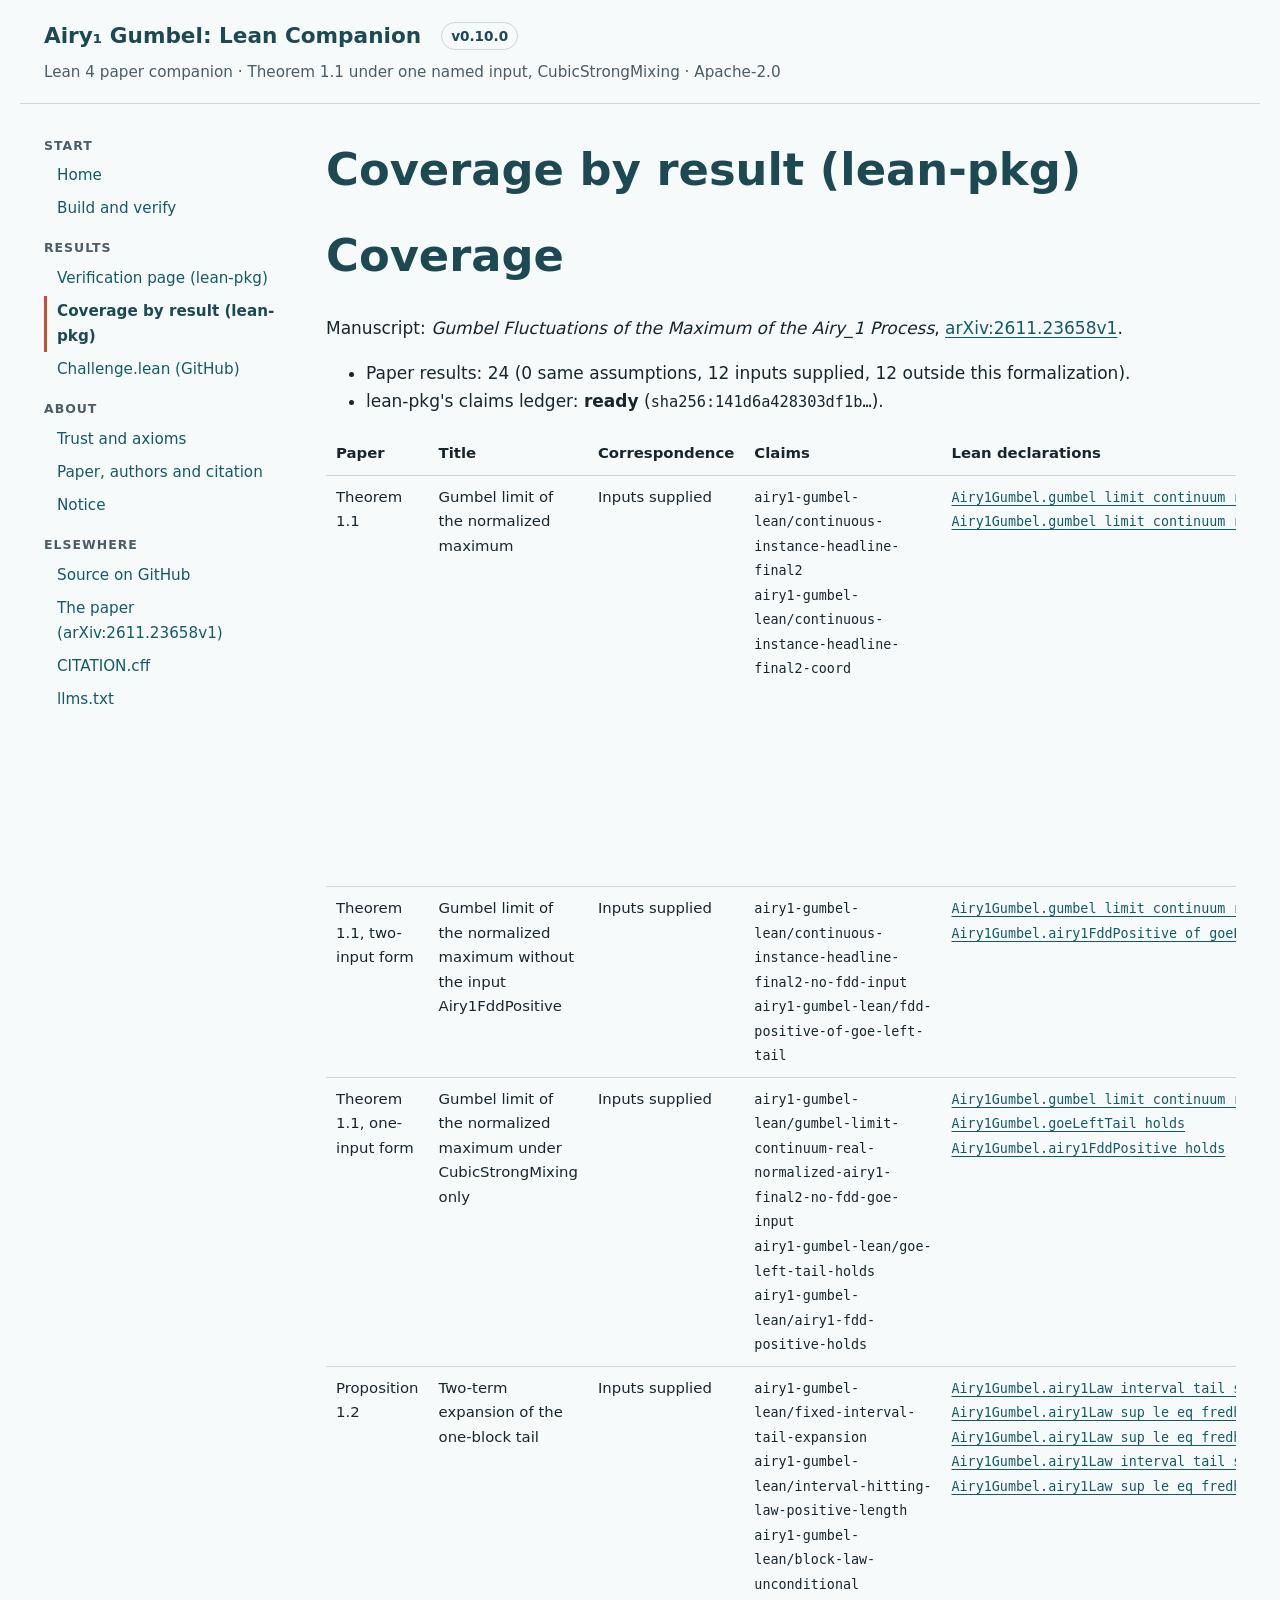
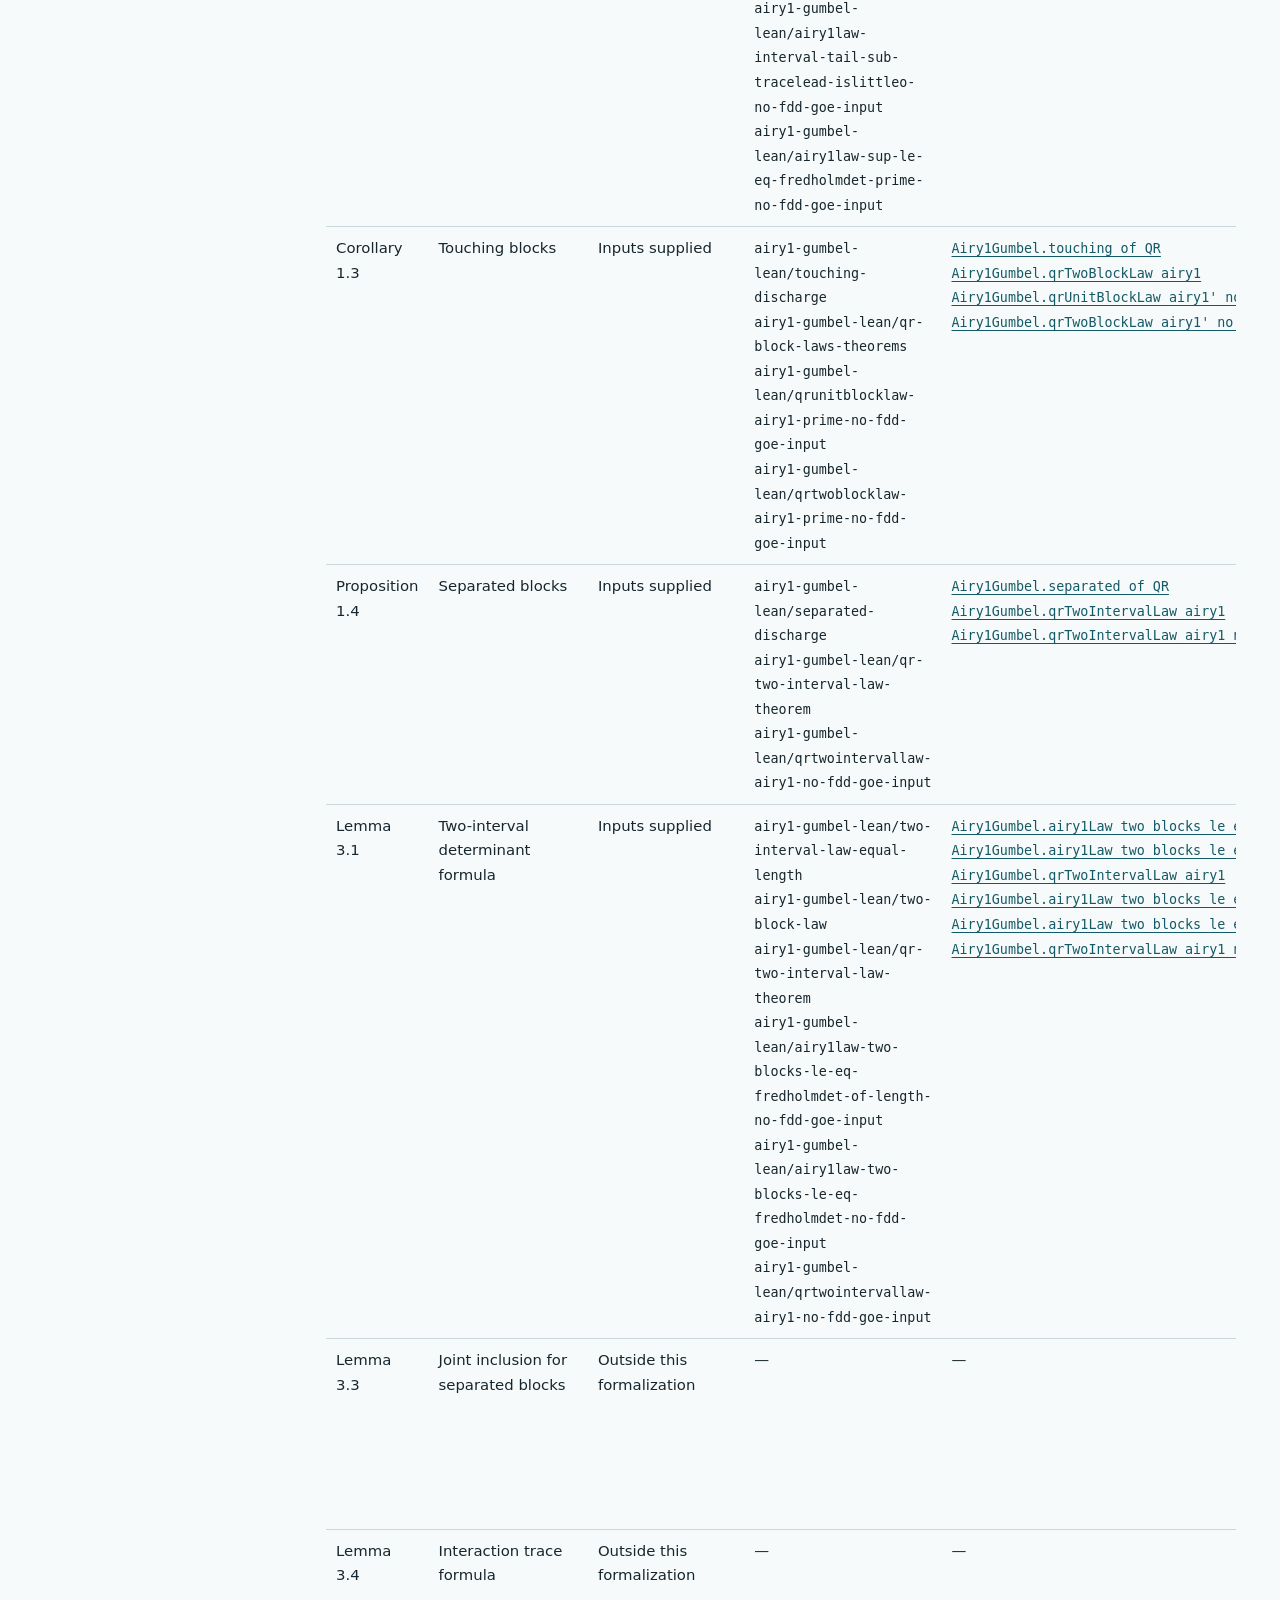
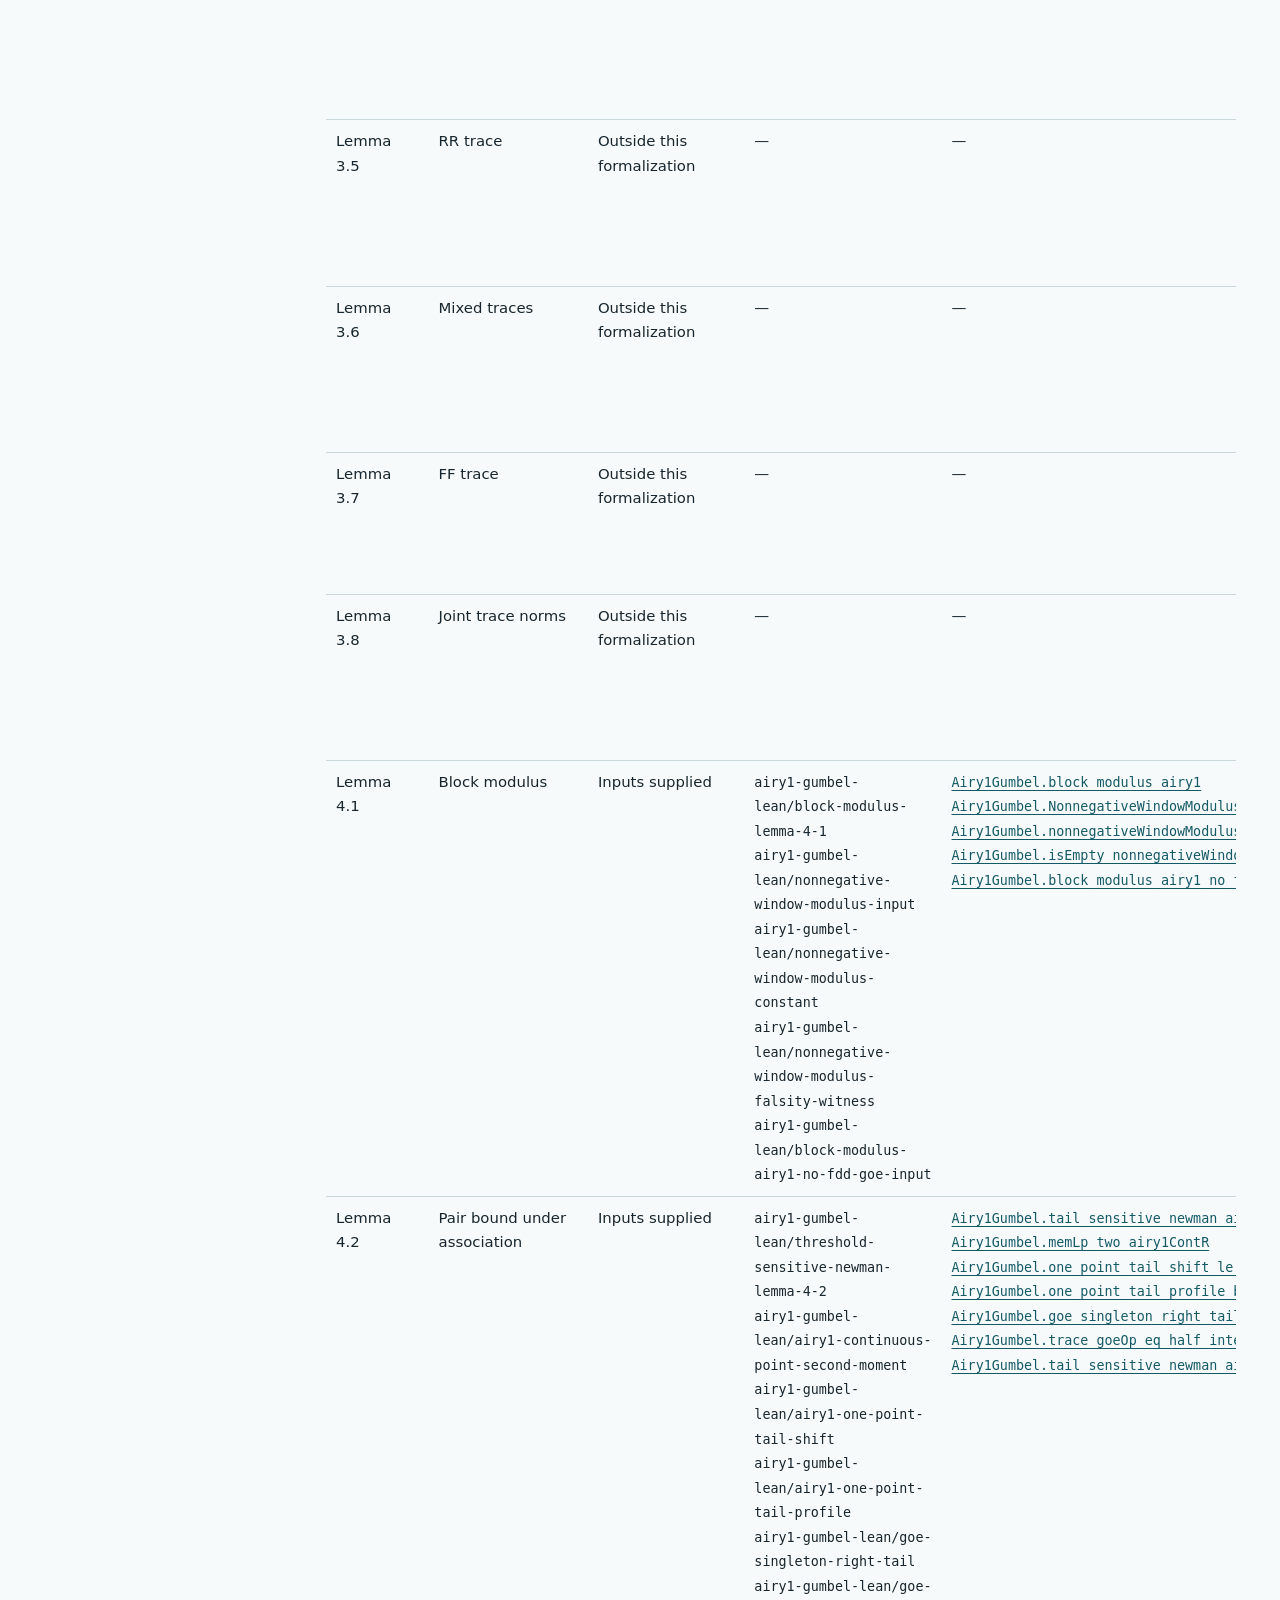
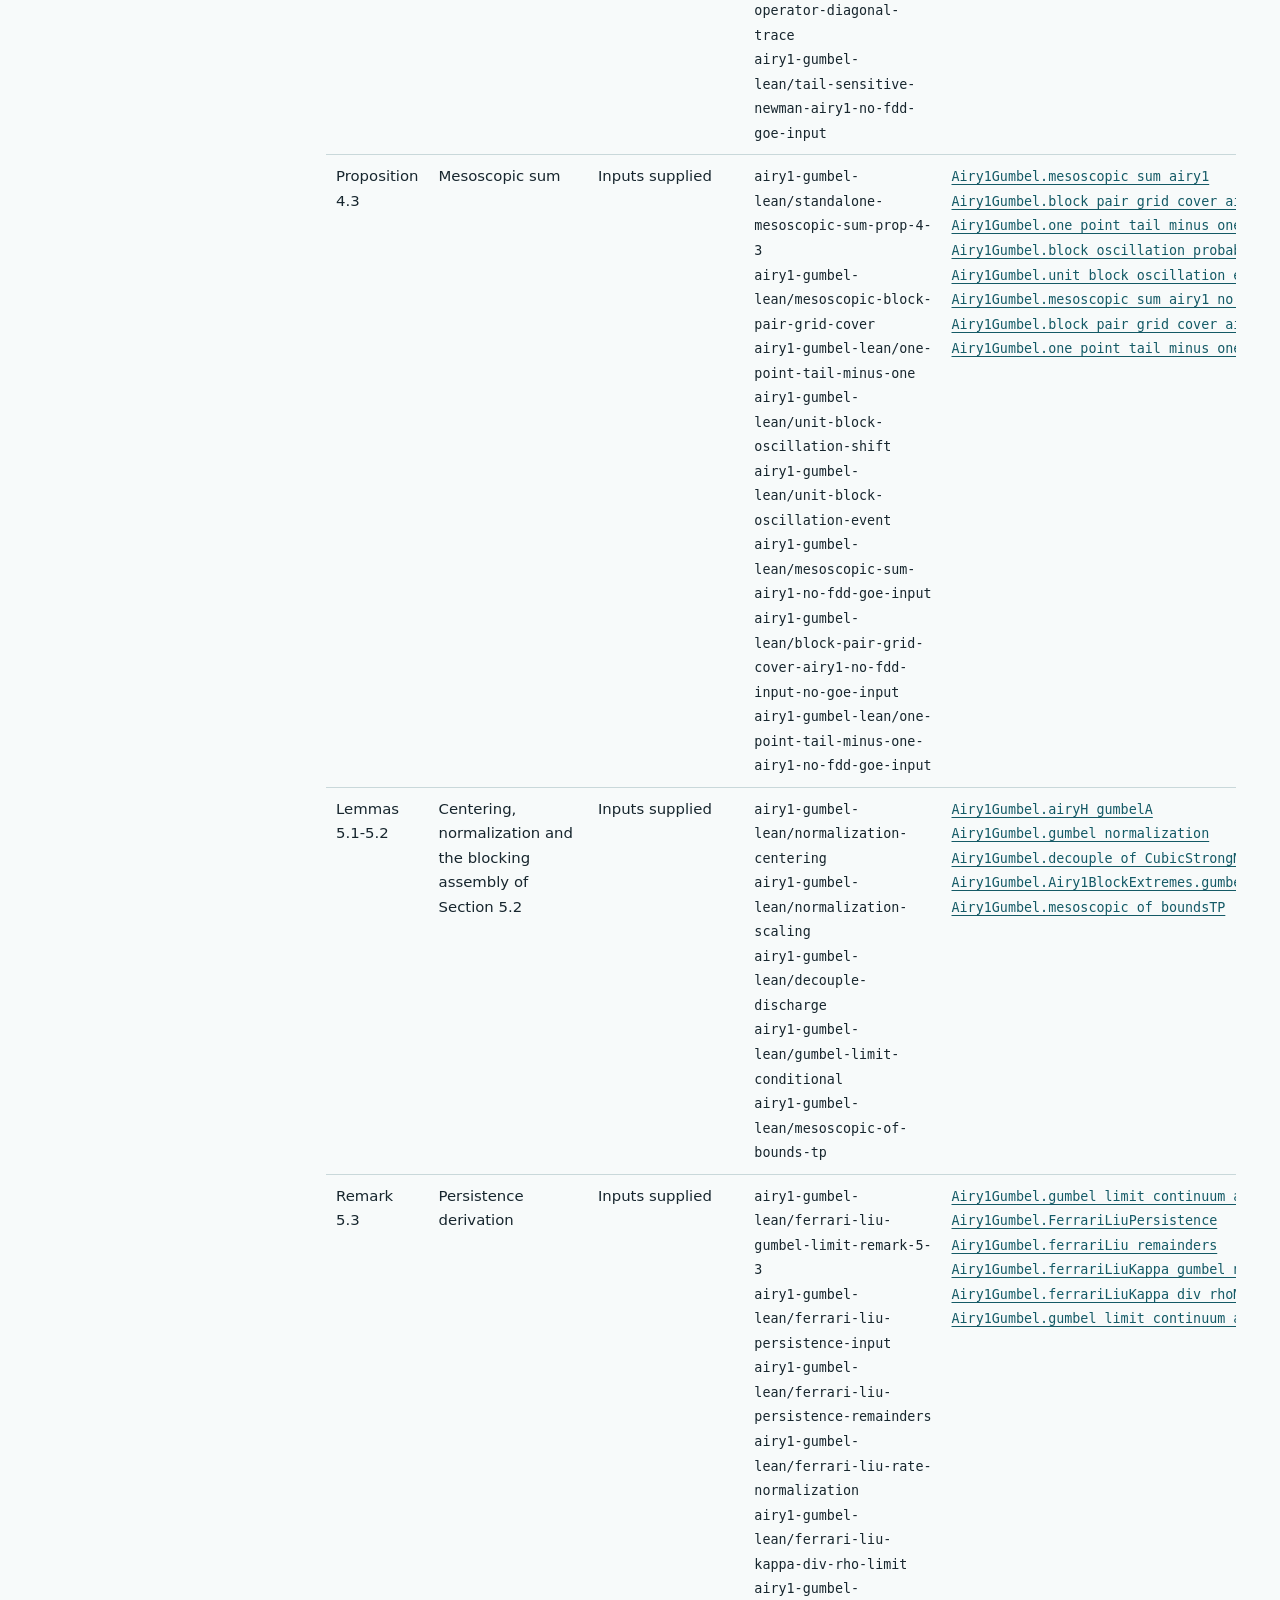
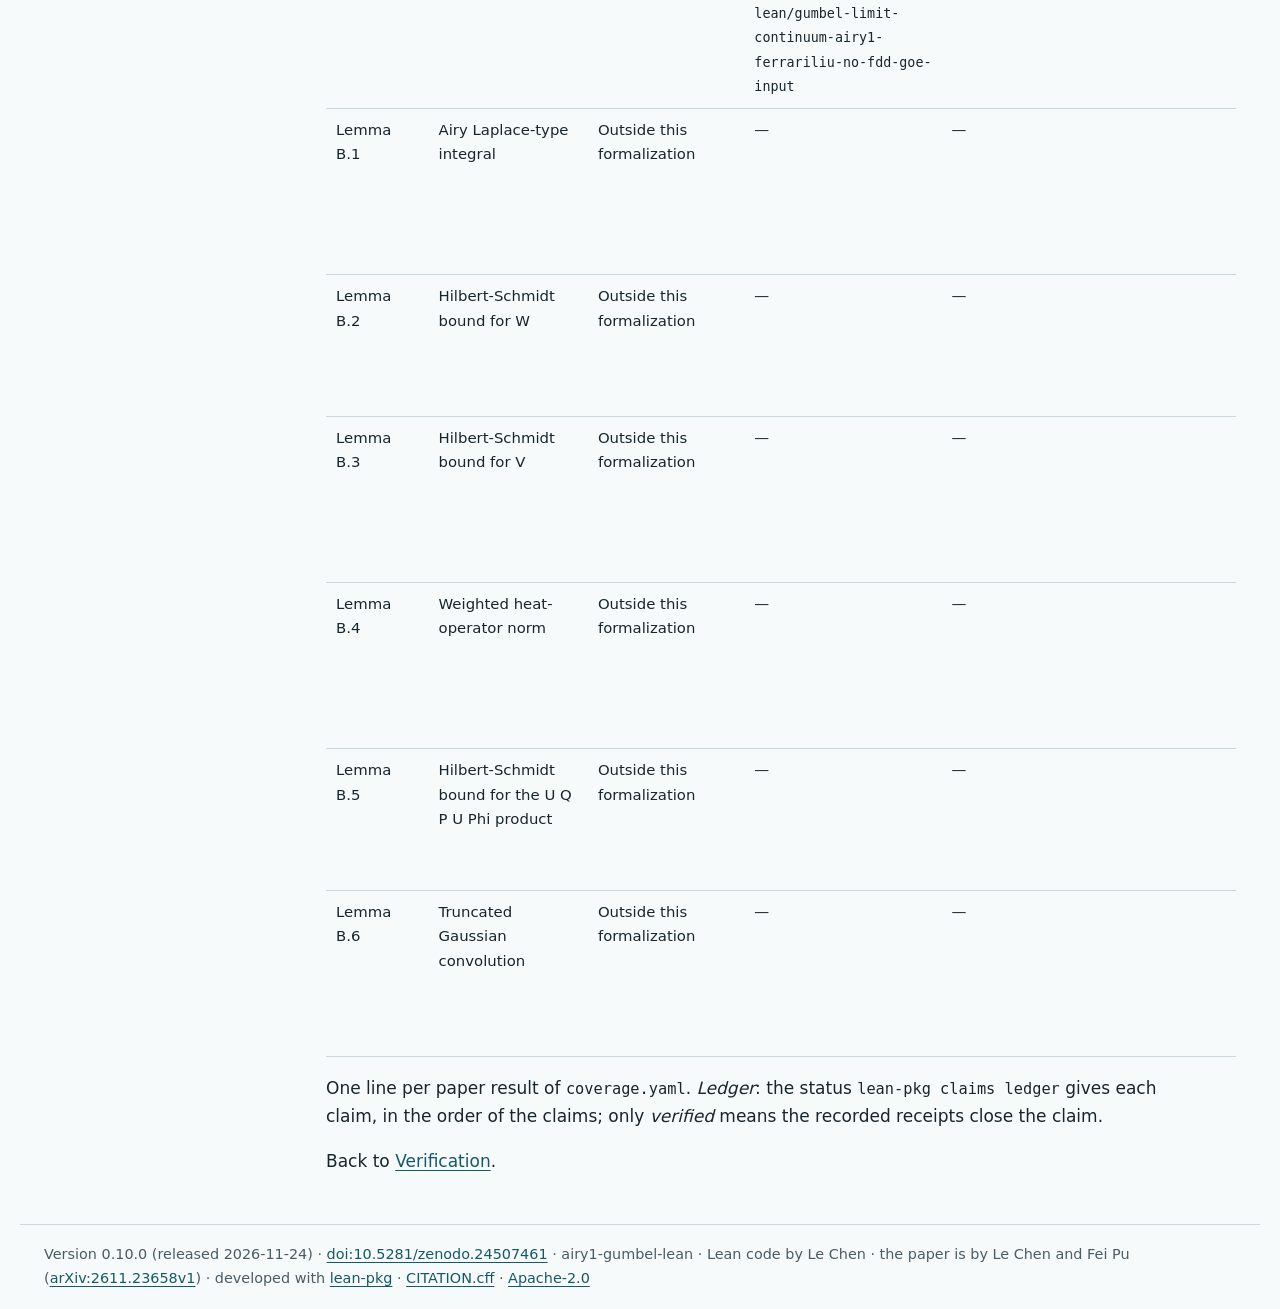
==== commit f659342a: "Site: v0.10.0 (main 213d234) Co-Authored-By: Claude Opus 5.5 <noreply@anthropic.com>" ====
--- a/coverage.html
+++ b/coverage.html
@@ -3,7 +3,7 @@
 <head>
   <meta charset="utf-8">
   <meta name="viewport" content="width=device-width, initial-scale=1">
-  <meta name="description" content="Lean 4 companion to Le Chen and Fei Pu, Gumbel Fluctuations of the Maximum of the Airy_1 Process (arXiv:2611.23658v1): Theorem 1.1 verified (build and statement comparison) under three named inputs, Airy1FddPositive, GOELeftTail and CubicStrongMixing; the mesoscopic step is proved by a two-time Fredholm determinant bound instead of the paper&#x27;s association route. It does not certify the whole manuscript. Apache-2.0.">
+  <meta name="description" content="Lean 4 companion to Le Chen and Fei Pu, Gumbel Fluctuations of the Maximum of the Airy_1 Process (arXiv:2611.23658v1): Theorem 1.1 verified (build and statement comparison) for the constructed Airy_1 process under one named input, CubicStrongMixing (Airy1FddPositive and GOELeftTail are proved); the three- and two-input forms remain; the mesoscopic step is proved by a two-time Fredholm determinant bound instead of the paper&#x27;s association route. It does not certify the whole manuscript. Apache-2.0.">
   <title>Coverage by result (lean-pkg) · Airy₁ Gumbel: Lean Companion</title>
   <link rel="stylesheet" href="assets/site.css">
   <link rel="stylesheet" href="assets/code.css">
@@ -14,8 +14,8 @@
   <a class="skip" href="#content">Skip to content</a>
   <header>
     <a class="brand" href="./"><span>Airy₁ Gumbel: Lean Companion</span></a>
-    <a class="version" href="https://github.com/chenle02/airy1-gumbel-lean/releases/tag/v0.9.0" title="Release v0.9.0">v0.9.0</a>
-    <span class="tagline">Lean 4 paper companion · Theorem 1.1 under three named inputs · Apache-2.0</span>
+    <a class="version" href="https://github.com/chenle02/airy1-gumbel-lean/releases/tag/v0.10.0" title="Release v0.10.0">v0.10.0</a>
+    <span class="tagline">Lean 4 paper companion · Theorem 1.1 under one named input, CubicStrongMixing · Apache-2.0</span>
   </header>
   <div class="shell">
     <nav class="side" aria-label="Site"><p class="group">Start</p>
@@ -73,8 +73,8 @@
 
 <p>Manuscript: <em>Gumbel Fluctuations of the Maximum of the Airy_1 Process</em>, <a href="https://arxiv.org/abs/2611.23658v1">arXiv:2611.23658v1</a>.</p>
 <ul>
-<li>Paper results: 23 (0 same assumptions, 11 inputs supplied, 12 outside this formalization).</li>
-<li>lean-pkg's claims ledger: <strong>ready</strong> (<code>sha256:4e096335d8dfdade…</code>).</li>
+<li>Paper results: 24 (0 same assumptions, 12 inputs supplied, 12 outside this formalization).</li>
+<li>lean-pkg's claims ledger: <strong>ready</strong> (<code>sha256:141d6a428303df1b…</code>).</li>
 </ul>
 <table>
 <thead>
@@ -95,59 +95,69 @@
 <td>Gumbel limit of the normalized maximum</td>
 <td>Inputs supplied</td>
 <td><code>airy1-gumbel-lean/continuous-instance-headline-final2</code><br><code>airy1-gumbel-lean/continuous-instance-headline-final2-coord</code></td>
-<td><a href="https://github.com/chenle02/airy1-gumbel-lean/blob/8a085b7b234001112fb3a919cf5b6b246233d5fb/Airy1Gumbel/FinalHeadlineTP.lean"><code>Airy1Gumbel.gumbel_limit_continuum_real_normalized_airy1_final₂</code></a><br><a href="https://github.com/chenle02/airy1-gumbel-lean/blob/8a085b7b234001112fb3a919cf5b6b246233d5fb/Airy1Gumbel/FinalHeadlineTP.lean"><code>Airy1Gumbel.gumbel_limit_continuum_real_normalized_airy1_final₂_coord</code></a></td>
+<td><a href="https://github.com/chenle02/airy1-gumbel-lean/blob/8ccd7ca5114686844418b8e1d0a9ed1379559562/Airy1Gumbel/FinalHeadlineTP.lean"><code>Airy1Gumbel.gumbel_limit_continuum_real_normalized_airy1_final₂</code></a><br><a href="https://github.com/chenle02/airy1-gumbel-lean/blob/8ccd7ca5114686844418b8e1d0a9ed1379559562/Airy1Gumbel/FinalHeadlineTP.lean"><code>Airy1Gumbel.gumbel_limit_continuum_real_normalized_airy1_final₂_coord</code></a></td>
 <td>verified<br>verified</td>
-<td>Airy1FddPositive: for every finite set of times, a probability law whose box distribution function is the Airy_1 Fredholm-determinant formula (Quastel-Remenik, Theorem 1; Borodin-Ferrari-Prahofer 2007). A hypothesis of these two theorems; since v0.9.0 it is proved under GOELeftTail (airy1FddPositive_of_goeLeftTail), so the next row has the same conclusion without it<br>GOELeftTail: a cubic left-tail bound for the one-point law (Baik-Buckingham-DiFranco 2008 with the Ferrari-Spohn GOE identity); an input the paper does not need, since it starts from an existing continuous process<br>CubicStrongMixing: strong mixing between past and future sigma-algebras at rate exp(-c d^3) (Chen-Pu, arXiv 2607.17113, Proposition 3.1)</td>
-<td>The process is the version of the Kolmogorov-extension law with continuous paths on [0, infinity); centering and scaling are those of (1.1)-(1.2) for real T. The mesoscopic step is proved by the two-time Fredholm determinant bound and a high-level upcrossing bound, not by association and the covariance asymptotic. The comparator checks these two statements, unchanged in v0.9.0.</td>
+<td>Airy1FddPositive: for every finite set of times, a probability law whose box distribution function is the Airy_1 Fredholm-determinant formula (Quastel-Remenik, Theorem 1; Borodin-Ferrari-Prahofer 2007). A hypothesis of these two theorems; proved under GOELeftTail since v0.9.0 and with no hypothesis since v0.10.0 (airy1FddPositive_holds), so the next two rows have the same conclusion without it<br>GOELeftTail: a cubic left-tail bound for the one-point law (Baik-Buckingham-DiFranco 2008 with the Ferrari-Spohn GOE identity); an input the paper does not need, since it starts from an existing continuous process. A hypothesis of these two theorems; proved with no hypothesis since v0.10.0 (goeLeftTail_holds)<br>CubicStrongMixing: strong mixing between past and future sigma-algebras at rate exp(-c d^3) (Chen-Pu, arXiv 2607.17113, Proposition 3.1)</td>
+<td>The process is the version of the Kolmogorov-extension law with continuous paths on [0, infinity); centering and scaling are those of (1.1)-(1.2) for real T. The mesoscopic step is proved by the two-time Fredholm determinant bound and a high-level upcrossing bound, not by association and the covariance asymptotic. The comparator checks these two statements, unchanged in v0.10.0.</td>
 </tr>
 <tr>
 <td>Theorem 1.1, two-input form</td>
 <td>Gumbel limit of the normalized maximum without the input Airy1FddPositive</td>
 <td>Inputs supplied</td>
 <td><code>airy1-gumbel-lean/continuous-instance-headline-final2-no-fdd-input</code><br><code>airy1-gumbel-lean/fdd-positive-of-goe-left-tail</code></td>
-<td><a href="https://github.com/chenle02/airy1-gumbel-lean/blob/8a085b7b234001112fb3a919cf5b6b246233d5fb/Airy1Gumbel/FddFromTasepCorollaries.lean"><code>Airy1Gumbel.gumbel_limit_continuum_real_normalized_airy1_final₂_no_fdd_input</code></a><br><a href="https://github.com/chenle02/airy1-gumbel-lean/blob/8a085b7b234001112fb3a919cf5b6b246233d5fb/Airy1Gumbel/FddFromTasep.lean"><code>Airy1Gumbel.airy1FddPositive_of_goeLeftTail</code></a></td>
+<td><a href="https://github.com/chenle02/airy1-gumbel-lean/blob/8ccd7ca5114686844418b8e1d0a9ed1379559562/Airy1Gumbel/FddFromTasepCorollaries.lean"><code>Airy1Gumbel.gumbel_limit_continuum_real_normalized_airy1_final₂_no_fdd_input</code></a><br><a href="https://github.com/chenle02/airy1-gumbel-lean/blob/8ccd7ca5114686844418b8e1d0a9ed1379559562/Airy1Gumbel/FddFromTasep.lean"><code>Airy1Gumbel.airy1FddPositive_of_goeLeftTail</code></a></td>
 <td>verified<br>verified</td>
 <td>GOELeftTail: the cubic left-tail bound for the one-point law, as in the row above; it also supplies Airy1FddPositive, through airy1FddPositive_of_goeLeftTail<br>CubicStrongMixing: strong mixing between past and future sigma-algebras at rate exp(-c d^3) (Chen-Pu, arXiv 2607.17113, Proposition 3.1), stated for the process built from airy1FddPositive_of_goeLeftTail</td>
 <td>New in v0.9.0: the conclusion of the row above under GOELeftTail and CubicStrongMixing only. Airy1FddPositive is proved under GOELeftTail, not unconditionally (airy1FddPositive_of_goeLeftTail, via flat discrete TASEP and its scaling limit). No input is added. Both claims are compared. The coordinate form _final2_coord_no_fdd_input is built, not compared.</td>
 </tr>
 <tr>
+<td>Theorem 1.1, one-input form</td>
+<td>Gumbel limit of the normalized maximum under CubicStrongMixing only</td>
+<td>Inputs supplied</td>
+<td><code>airy1-gumbel-lean/gumbel-limit-continuum-real-normalized-airy1-final2-no-fdd-goe-input</code><br><code>airy1-gumbel-lean/goe-left-tail-holds</code><br><code>airy1-gumbel-lean/airy1-fdd-positive-holds</code></td>
+<td><a href="https://github.com/chenle02/airy1-gumbel-lean/blob/8ccd7ca5114686844418b8e1d0a9ed1379559562/Airy1Gumbel/GOELeftTailCorollaries.lean"><code>Airy1Gumbel.gumbel_limit_continuum_real_normalized_airy1_final₂_no_fdd_goe_input</code></a><br><a href="https://github.com/chenle02/airy1-gumbel-lean/blob/8ccd7ca5114686844418b8e1d0a9ed1379559562/Airy1Gumbel/GOELeftTailDischarge.lean"><code>Airy1Gumbel.goeLeftTail_holds</code></a><br><a href="https://github.com/chenle02/airy1-gumbel-lean/blob/8ccd7ca5114686844418b8e1d0a9ed1379559562/Airy1Gumbel/GOELeftTailCorollaries.lean"><code>Airy1Gumbel.airy1FddPositive_holds</code></a></td>
+<td>verified<br>verified<br>verified</td>
+<td>CubicStrongMixing: strong mixing between past and future sigma-algebras at rate exp(-c d^3) (Chen-Pu, arXiv 2607.17113, Proposition 3.1), stated for the process built from airy1FddPositive_holds and goeLeftTail_holds</td>
+<td>New in v0.10.0: the conclusion of the first row under CubicStrongMixing only. Both records are proved with no hypothesis: goeLeftTail_holds : GOELeftTail, airy1FddPositive_holds : Airy1FddPositive. No input is added; _final2 and every original statement are unchanged and still take the records as hypotheses. All three claims are compared; _final2_no_fdd_input_no_goe_input is built, not compared.</td>
+</tr>
+<tr>
 <td>Proposition 1.2</td>
 <td>Two-term expansion of the one-block tail</td>
 <td>Inputs supplied</td>
-<td><code>airy1-gumbel-lean/fixed-interval-tail-expansion</code><br><code>airy1-gumbel-lean/interval-hitting-law-positive-length</code><br><code>airy1-gumbel-lean/block-law-core</code><br><code>airy1-gumbel-lean/block-law-unconditional</code><br><code>airy1-gumbel-lean/sharp-tail-discharge</code></td>
-<td><a href="https://github.com/chenle02/airy1-gumbel-lean/blob/8a085b7b234001112fb3a919cf5b6b246233d5fb/Airy1Gumbel/BlockLawUnconditional.lean"><code>Airy1Gumbel.airy1Law_interval_tail_sub_traceLead_isLittleO</code></a><br><a href="https://github.com/chenle02/airy1-gumbel-lean/blob/8a085b7b234001112fb3a919cf5b6b246233d5fb/Airy1Gumbel/BlockLawUnconditional.lean"><code>Airy1Gumbel.airy1Law_sup_le_eq_fredholmDet_at_weight'</code></a><br><a href="https://github.com/chenle02/airy1-gumbel-lean/blob/8a085b7b234001112fb3a919cf5b6b246233d5fb/Airy1Gumbel/BlockLaw.lean"><code>Airy1Gumbel.airy1Law_sup_le_eq_fredholmDet</code></a><br><a href="https://github.com/chenle02/airy1-gumbel-lean/blob/8a085b7b234001112fb3a919cf5b6b246233d5fb/Airy1Gumbel/BlockLawUnconditional.lean"><code>Airy1Gumbel.airy1Law_sup_le_eq_fredholmDet'</code></a><br><a href="https://github.com/chenle02/airy1-gumbel-lean/blob/8a085b7b234001112fb3a919cf5b6b246233d5fb/Airy1Gumbel/SharpTail.lean"><code>Airy1Gumbel.sharp_tail_of_QRUnitBlockLaw</code></a></td>
+<td><code>airy1-gumbel-lean/fixed-interval-tail-expansion</code><br><code>airy1-gumbel-lean/interval-hitting-law-positive-length</code><br><code>airy1-gumbel-lean/block-law-unconditional</code><br><code>airy1-gumbel-lean/airy1law-interval-tail-sub-tracelead-islittleo-no-fdd-goe-input</code><br><code>airy1-gumbel-lean/airy1law-sup-le-eq-fredholmdet-prime-no-fdd-goe-input</code></td>
+<td><a href="https://github.com/chenle02/airy1-gumbel-lean/blob/8ccd7ca5114686844418b8e1d0a9ed1379559562/Airy1Gumbel/BlockLawUnconditional.lean"><code>Airy1Gumbel.airy1Law_interval_tail_sub_traceLead_isLittleO</code></a><br><a href="https://github.com/chenle02/airy1-gumbel-lean/blob/8ccd7ca5114686844418b8e1d0a9ed1379559562/Airy1Gumbel/BlockLawUnconditional.lean"><code>Airy1Gumbel.airy1Law_sup_le_eq_fredholmDet_at_weight'</code></a><br><a href="https://github.com/chenle02/airy1-gumbel-lean/blob/8ccd7ca5114686844418b8e1d0a9ed1379559562/Airy1Gumbel/BlockLawUnconditional.lean"><code>Airy1Gumbel.airy1Law_sup_le_eq_fredholmDet'</code></a><br><a href="https://github.com/chenle02/airy1-gumbel-lean/blob/8ccd7ca5114686844418b8e1d0a9ed1379559562/Airy1Gumbel/GOELeftTailCorollaries.lean"><code>Airy1Gumbel.airy1Law_interval_tail_sub_traceLead_isLittleO_no_fdd_goe_input</code></a><br><a href="https://github.com/chenle02/airy1-gumbel-lean/blob/8ccd7ca5114686844418b8e1d0a9ed1379559562/Airy1Gumbel/GOELeftTailCorollaries.lean"><code>Airy1Gumbel.airy1Law_sup_le_eq_fredholmDet'_no_fdd_goe_input</code></a></td>
 <td>out-of-scope (internal)<br>out-of-scope (internal)<br>out-of-scope (internal)<br>out-of-scope (internal)<br>out-of-scope (internal)</td>
-<td>Airy1FddPositive and GOELeftTail, for the process-level interval hitting law</td>
-<td>Proved for the continuous version of the constructed process on [0, T], for every fixed T &gt; 0 (fixed-interval-tail-expansion). The interval hitting law is proved at any weight a &gt;= T + 1 by the dyadic mesh limit and combined with the determinant expansion of contrib. Version 0.1.0 had the process-level statement for T &gt;= 1 only.</td>
+<td>Airy1FddPositive and GOELeftTail, for the process-level interval hitting law; since v0.10.0 both are proved, and the two _no_fdd_goe_input corollaries take no input</td>
+<td>Proved at the process level on [0, T] for every T &gt; 0 (fixed-interval-tail-expansion), from the contrib expansion AiryConj.piT_sub_traceLead_isLittleO, the hitting law at weight a &gt;= T + 1 and the eventual determinant agreement; block-law-unconditional is the law for T &gt;= 1. Since v0.10.0 both with no input (_no_fdd_goe_input). Version 0.1.0 had the process-level statement for T &gt;= 1 only.</td>
 </tr>
 <tr>
 <td>Corollary 1.3</td>
 <td>Touching blocks</td>
 <td>Inputs supplied</td>
-<td><code>airy1-gumbel-lean/touching-discharge</code><br><code>airy1-gumbel-lean/qr-block-laws-theorems</code></td>
-<td><a href="https://github.com/chenle02/airy1-gumbel-lean/blob/8a085b7b234001112fb3a919cf5b6b246233d5fb/Airy1Gumbel/Touching.lean"><code>Airy1Gumbel.touching_of_QR</code></a><br><a href="https://github.com/chenle02/airy1-gumbel-lean/blob/8a085b7b234001112fb3a919cf5b6b246233d5fb/Airy1Gumbel/BlockLaw.lean"><code>Airy1Gumbel.qrTwoBlockLaw_airy1</code></a></td>
-<td>out-of-scope (internal)<br>out-of-scope (internal)</td>
-<td>Airy1FddPositive and GOELeftTail, for the one- and two-block laws of the constructed process</td>
+<td><code>airy1-gumbel-lean/touching-discharge</code><br><code>airy1-gumbel-lean/qr-block-laws-theorems</code><br><code>airy1-gumbel-lean/qrunitblocklaw-airy1-prime-no-fdd-goe-input</code><br><code>airy1-gumbel-lean/qrtwoblocklaw-airy1-prime-no-fdd-goe-input</code></td>
+<td><a href="https://github.com/chenle02/airy1-gumbel-lean/blob/8ccd7ca5114686844418b8e1d0a9ed1379559562/Airy1Gumbel/Touching.lean"><code>Airy1Gumbel.touching_of_QR</code></a><br><a href="https://github.com/chenle02/airy1-gumbel-lean/blob/8ccd7ca5114686844418b8e1d0a9ed1379559562/Airy1Gumbel/BlockLaw.lean"><code>Airy1Gumbel.qrTwoBlockLaw_airy1</code></a><br><a href="https://github.com/chenle02/airy1-gumbel-lean/blob/8ccd7ca5114686844418b8e1d0a9ed1379559562/Airy1Gumbel/GOELeftTailCorollaries.lean"><code>Airy1Gumbel.qrUnitBlockLaw_airy1'_no_fdd_goe_input</code></a><br><a href="https://github.com/chenle02/airy1-gumbel-lean/blob/8ccd7ca5114686844418b8e1d0a9ed1379559562/Airy1Gumbel/GOELeftTailCorollaries.lean"><code>Airy1Gumbel.qrTwoBlockLaw_airy1'_no_fdd_goe_input</code></a></td>
+<td>out-of-scope (internal)<br>out-of-scope (internal)<br>out-of-scope (internal)<br>out-of-scope (internal)</td>
+<td>Airy1FddPositive and GOELeftTail, for the one- and two-block laws of the constructed process; since v0.10.0 both are proved, and the two _no_fdd_goe_input corollaries take no input</td>
 <td>—</td>
 </tr>
 <tr>
 <td>Proposition 1.4</td>
 <td>Separated blocks</td>
 <td>Inputs supplied</td>
-<td><code>airy1-gumbel-lean/separated-discharge</code><br><code>airy1-gumbel-lean/qr-two-interval-law-theorem</code></td>
-<td><a href="https://github.com/chenle02/airy1-gumbel-lean/blob/8a085b7b234001112fb3a919cf5b6b246233d5fb/Airy1Gumbel/Separated.lean"><code>Airy1Gumbel.separated_of_QR</code></a><br><a href="https://github.com/chenle02/airy1-gumbel-lean/blob/8a085b7b234001112fb3a919cf5b6b246233d5fb/Airy1Gumbel/TwoIntervalLaw.lean"><code>Airy1Gumbel.qrTwoIntervalLaw_airy1</code></a></td>
-<td>out-of-scope (internal)<br>out-of-scope (internal)</td>
-<td>Airy1FddPositive and GOELeftTail, for the unit-block and two-interval laws of the constructed process</td>
+<td><code>airy1-gumbel-lean/separated-discharge</code><br><code>airy1-gumbel-lean/qr-two-interval-law-theorem</code><br><code>airy1-gumbel-lean/qrtwointervallaw-airy1-no-fdd-goe-input</code></td>
+<td><a href="https://github.com/chenle02/airy1-gumbel-lean/blob/8ccd7ca5114686844418b8e1d0a9ed1379559562/Airy1Gumbel/Separated.lean"><code>Airy1Gumbel.separated_of_QR</code></a><br><a href="https://github.com/chenle02/airy1-gumbel-lean/blob/8ccd7ca5114686844418b8e1d0a9ed1379559562/Airy1Gumbel/TwoIntervalLaw.lean"><code>Airy1Gumbel.qrTwoIntervalLaw_airy1</code></a><br><a href="https://github.com/chenle02/airy1-gumbel-lean/blob/8ccd7ca5114686844418b8e1d0a9ed1379559562/Airy1Gumbel/GOELeftTailCorollaries.lean"><code>Airy1Gumbel.qrTwoIntervalLaw_airy1_no_fdd_goe_input</code></a></td>
+<td>out-of-scope (internal)<br>out-of-scope (internal)<br>out-of-scope (internal)</td>
+<td>Airy1FddPositive and GOELeftTail, for the unit-block and two-interval laws of the constructed process; since v0.10.0 both are proved, and the _no_fdd_goe_input corollary takes no input</td>
 <td>—</td>
 </tr>
 <tr>
 <td>Lemma 3.1</td>
 <td>Two-interval determinant formula</td>
 <td>Inputs supplied</td>
-<td><code>airy1-gumbel-lean/two-interval-law-equal-length</code><br><code>airy1-gumbel-lean/two-block-law</code><br><code>airy1-gumbel-lean/qr-two-interval-law-theorem</code></td>
-<td><a href="https://github.com/chenle02/airy1-gumbel-lean/blob/8a085b7b234001112fb3a919cf5b6b246233d5fb/Airy1Gumbel/TwoIntervalLaw.lean"><code>Airy1Gumbel.airy1Law_two_blocks_le_eq_fredholmDet_of_length</code></a><br><a href="https://github.com/chenle02/airy1-gumbel-lean/blob/8a085b7b234001112fb3a919cf5b6b246233d5fb/Airy1Gumbel/TwoIntervalLaw.lean"><code>Airy1Gumbel.airy1Law_two_blocks_le_eq_fredholmDet</code></a><br><a href="https://github.com/chenle02/airy1-gumbel-lean/blob/8a085b7b234001112fb3a919cf5b6b246233d5fb/Airy1Gumbel/TwoIntervalLaw.lean"><code>Airy1Gumbel.qrTwoIntervalLaw_airy1</code></a></td>
-<td>out-of-scope (internal)<br>out-of-scope (internal)<br>out-of-scope (internal)</td>
-<td>Airy1FddPositive and GOELeftTail, for the two-interval hitting law of the constructed process</td>
+<td><code>airy1-gumbel-lean/two-interval-law-equal-length</code><br><code>airy1-gumbel-lean/two-block-law</code><br><code>airy1-gumbel-lean/qr-two-interval-law-theorem</code><br><code>airy1-gumbel-lean/airy1law-two-blocks-le-eq-fredholmdet-of-length-no-fdd-goe-input</code><br><code>airy1-gumbel-lean/airy1law-two-blocks-le-eq-fredholmdet-no-fdd-goe-input</code><br><code>airy1-gumbel-lean/qrtwointervallaw-airy1-no-fdd-goe-input</code></td>
+<td><a href="https://github.com/chenle02/airy1-gumbel-lean/blob/8ccd7ca5114686844418b8e1d0a9ed1379559562/Airy1Gumbel/TwoIntervalLaw.lean"><code>Airy1Gumbel.airy1Law_two_blocks_le_eq_fredholmDet_of_length</code></a><br><a href="https://github.com/chenle02/airy1-gumbel-lean/blob/8ccd7ca5114686844418b8e1d0a9ed1379559562/Airy1Gumbel/TwoIntervalLaw.lean"><code>Airy1Gumbel.airy1Law_two_blocks_le_eq_fredholmDet</code></a><br><a href="https://github.com/chenle02/airy1-gumbel-lean/blob/8ccd7ca5114686844418b8e1d0a9ed1379559562/Airy1Gumbel/TwoIntervalLaw.lean"><code>Airy1Gumbel.qrTwoIntervalLaw_airy1</code></a><br><a href="https://github.com/chenle02/airy1-gumbel-lean/blob/8ccd7ca5114686844418b8e1d0a9ed1379559562/Airy1Gumbel/GOELeftTailCorollaries.lean"><code>Airy1Gumbel.airy1Law_two_blocks_le_eq_fredholmDet_of_length_no_fdd_goe_input</code></a><br><a href="https://github.com/chenle02/airy1-gumbel-lean/blob/8ccd7ca5114686844418b8e1d0a9ed1379559562/Airy1Gumbel/GOELeftTailCorollaries.lean"><code>Airy1Gumbel.airy1Law_two_blocks_le_eq_fredholmDet_no_fdd_goe_input</code></a><br><a href="https://github.com/chenle02/airy1-gumbel-lean/blob/8ccd7ca5114686844418b8e1d0a9ed1379559562/Airy1Gumbel/GOELeftTailCorollaries.lean"><code>Airy1Gumbel.qrTwoIntervalLaw_airy1_no_fdd_goe_input</code></a></td>
+<td>out-of-scope (internal)<br>out-of-scope (internal)<br>out-of-scope (internal)<br>out-of-scope (internal)<br>out-of-scope (internal)<br>out-of-scope (internal)</td>
+<td>Airy1FddPositive and GOELeftTail, for the two-interval hitting law of the constructed process; since v0.10.0 both are proved, and the three _no_fdd_goe_input corollaries take no input</td>
 <td>Proved for every T &gt; 0, r &gt; 0, M &gt; 0 at any weight a &gt;= 2T + r + 1 (two-interval-law-equal-length), in the trace-class form (3.3) of Remark 3.2: det(I - K~), K~ the conjugated kernel of (3.2). The determinant displayed in (3.1) has no separate Lean definition; the paper reads it through (3.3). Versions 0.1.0 and 0.2.0 had T = 1 only.</td>
 </tr>
 <tr>
@@ -214,30 +224,30 @@
 <td>Lemma 4.1</td>
 <td>Block modulus</td>
 <td>Inputs supplied</td>
-<td><code>airy1-gumbel-lean/block-modulus-lemma-4-1</code><br><code>airy1-gumbel-lean/nonnegative-window-modulus-input</code><br><code>airy1-gumbel-lean/nonnegative-window-modulus-constant</code><br><code>airy1-gumbel-lean/nonnegative-window-modulus-falsity-witness</code></td>
-<td><a href="https://github.com/chenle02/airy1-gumbel-lean/blob/8a085b7b234001112fb3a919cf5b6b246233d5fb/Airy1Gumbel/BlockModulus.lean"><code>Airy1Gumbel.block_modulus_airy1</code></a><br><a href="https://github.com/chenle02/airy1-gumbel-lean/blob/8a085b7b234001112fb3a919cf5b6b246233d5fb/Airy1Gumbel/BlockModulus.lean"><code>Airy1Gumbel.NonnegativeWindowModulusEstimate</code></a><br><a href="https://github.com/chenle02/airy1-gumbel-lean/blob/8a085b7b234001112fb3a919cf5b6b246233d5fb/Airy1Gumbel/BlockModulus.lean"><code>Airy1Gumbel.nonnegativeWindowModulusEstimate_const</code></a><br><a href="https://github.com/chenle02/airy1-gumbel-lean/blob/8a085b7b234001112fb3a919cf5b6b246233d5fb/Airy1Gumbel/BlockModulus.lean"><code>Airy1Gumbel.isEmpty_nonnegativeWindowModulusEstimate_sq</code></a></td>
-<td>out-of-scope (internal)<br>out-of-scope (internal)<br>out-of-scope (internal)<br>out-of-scope (internal)</td>
-<td>NonnegativeWindowModulusEstimate, assumed, not proved: the transferred local oscillation bound (4.2) of arXiv:2611.23658v1 on windows inside [0, infinity): for large l, 0 &lt; s &lt;= 1 and centres c &gt;= s, P(|A(t1) - A(t2)| &gt; C0 l sqrt(s) for some t1, t2 in [c - s, c + s]) &lt;= C0 exp(-c0 l). The paper derives it from Basu-Bhattacharjee (2024, arXiv 2406.11826); that derivation is not formalized<br>Airy1FddPositive and GOELeftTail, for the continuous version of the constructed process</td>
+<td><code>airy1-gumbel-lean/block-modulus-lemma-4-1</code><br><code>airy1-gumbel-lean/nonnegative-window-modulus-input</code><br><code>airy1-gumbel-lean/nonnegative-window-modulus-constant</code><br><code>airy1-gumbel-lean/nonnegative-window-modulus-falsity-witness</code><br><code>airy1-gumbel-lean/block-modulus-airy1-no-fdd-goe-input</code></td>
+<td><a href="https://github.com/chenle02/airy1-gumbel-lean/blob/8ccd7ca5114686844418b8e1d0a9ed1379559562/Airy1Gumbel/BlockModulus.lean"><code>Airy1Gumbel.block_modulus_airy1</code></a><br><a href="https://github.com/chenle02/airy1-gumbel-lean/blob/8ccd7ca5114686844418b8e1d0a9ed1379559562/Airy1Gumbel/BlockModulus.lean"><code>Airy1Gumbel.NonnegativeWindowModulusEstimate</code></a><br><a href="https://github.com/chenle02/airy1-gumbel-lean/blob/8ccd7ca5114686844418b8e1d0a9ed1379559562/Airy1Gumbel/BlockModulus.lean"><code>Airy1Gumbel.nonnegativeWindowModulusEstimate_const</code></a><br><a href="https://github.com/chenle02/airy1-gumbel-lean/blob/8ccd7ca5114686844418b8e1d0a9ed1379559562/Airy1Gumbel/BlockModulus.lean"><code>Airy1Gumbel.isEmpty_nonnegativeWindowModulusEstimate_sq</code></a><br><a href="https://github.com/chenle02/airy1-gumbel-lean/blob/8ccd7ca5114686844418b8e1d0a9ed1379559562/Airy1Gumbel/GOELeftTailCorollaries.lean"><code>Airy1Gumbel.block_modulus_airy1_no_fdd_goe_input</code></a></td>
+<td>out-of-scope (internal)<br>out-of-scope (internal)<br>out-of-scope (internal)<br>out-of-scope (internal)<br>out-of-scope (internal)</td>
+<td>NonnegativeWindowModulusEstimate, assumed, not proved: the transferred local oscillation bound (4.2) of arXiv:2611.23658v1 on windows inside [0, infinity): for large l, 0 &lt; s &lt;= 1 and centres c &gt;= s, P(|A(t1) - A(t2)| &gt; C0 l sqrt(s) for some t1, t2 in [c - s, c + s]) &lt;= C0 exp(-c0 l). The paper derives it from Basu-Bhattacharjee (2024, arXiv 2406.11826); that derivation is not formalized<br>Airy1FddPositive and GOELeftTail, for the continuous version of the constructed process; since v0.10.0 both are proved, and block_modulus_airy1_no_fdd_goe_input takes only NonnegativeWindowModulusEstimate</td>
 <td>Proved as eq. (4.1) for the continuous version on [0, 1] (block-modulus-lemma-4-1). The input is new in v0.4.0; the zero process satisfies it and the process t^2 violates it (the two audit claims). The headline (Theorem 1.1) does not use this lemma or the new input: its mesoscopic step goes through a high-level upcrossing bound.</td>
 </tr>
 <tr>
 <td>Lemma 4.2</td>
 <td>Pair bound under association</td>
 <td>Inputs supplied</td>
-<td><code>airy1-gumbel-lean/threshold-sensitive-newman-lemma-4-2</code><br><code>airy1-gumbel-lean/airy1-continuous-point-second-moment</code><br><code>airy1-gumbel-lean/airy1-one-point-tail-shift</code><br><code>airy1-gumbel-lean/airy1-one-point-tail-profile</code><br><code>airy1-gumbel-lean/goe-singleton-right-tail</code><br><code>airy1-gumbel-lean/goe-operator-diagonal-trace</code></td>
-<td><a href="https://github.com/chenle02/airy1-gumbel-lean/blob/8a085b7b234001112fb3a919cf5b6b246233d5fb/Airy1Gumbel/TailSensitiveNewman.lean"><code>Airy1Gumbel.tail_sensitive_newman_airy1</code></a><br><a href="https://github.com/chenle02/airy1-gumbel-lean/blob/8a085b7b234001112fb3a919cf5b6b246233d5fb/Airy1Gumbel/TailSensitiveNewman.lean"><code>Airy1Gumbel.memLp_two_airy1ContR</code></a><br><a href="https://github.com/chenle02/airy1-gumbel-lean/blob/8a085b7b234001112fb3a919cf5b6b246233d5fb/Airy1Gumbel/TailSensitiveNewman.lean"><code>Airy1Gumbel.one_point_tail_shift_le_airy1</code></a><br><a href="https://github.com/chenle02/airy1-gumbel-lean/blob/8a085b7b234001112fb3a919cf5b6b246233d5fb/Airy1Gumbel/TailSensitiveNewman.lean"><code>Airy1Gumbel.one_point_tail_profile_bounds_airy1</code></a><br><a href="https://github.com/chenle02/airy1-gumbel-lean/blob/8a085b7b234001112fb3a919cf5b6b246233d5fb/Airy1Gumbel/TailSensitiveNewman.lean"><code>Airy1Gumbel.goe_singleton_right_tail_sub_profile_isLittleO</code></a><br><a href="https://github.com/chenle02/airy1-gumbel-lean/blob/8a085b7b234001112fb3a919cf5b6b246233d5fb/Airy1Gumbel/TailSensitiveNewman.lean"><code>Airy1Gumbel.trace_goeOp_eq_half_integral</code></a></td>
-<td>out-of-scope (internal)<br>out-of-scope (internal)<br>out-of-scope (internal)<br>out-of-scope (internal)<br>out-of-scope (internal)<br>out-of-scope (internal)</td>
-<td>ProcessAssociated, assumed, not proved: the association of the Airy_1 process (Pu 2025, Theorem 1.2), in the form that every finite-dimensional marginal gives nonnegative covariance to bounded, monotone, measurable test functions. An existing named input, until v0.5.0 used only by the earlier association-route headline<br>Airy1FddPositive and GOELeftTail, standing inputs for the continuous version of the constructed process; GOELeftTail is not a hypothesis of the paper's Lemma 4.2</td>
+<td><code>airy1-gumbel-lean/threshold-sensitive-newman-lemma-4-2</code><br><code>airy1-gumbel-lean/airy1-continuous-point-second-moment</code><br><code>airy1-gumbel-lean/airy1-one-point-tail-shift</code><br><code>airy1-gumbel-lean/airy1-one-point-tail-profile</code><br><code>airy1-gumbel-lean/goe-singleton-right-tail</code><br><code>airy1-gumbel-lean/goe-operator-diagonal-trace</code><br><code>airy1-gumbel-lean/tail-sensitive-newman-airy1-no-fdd-goe-input</code></td>
+<td><a href="https://github.com/chenle02/airy1-gumbel-lean/blob/8ccd7ca5114686844418b8e1d0a9ed1379559562/Airy1Gumbel/TailSensitiveNewman.lean"><code>Airy1Gumbel.tail_sensitive_newman_airy1</code></a><br><a href="https://github.com/chenle02/airy1-gumbel-lean/blob/8ccd7ca5114686844418b8e1d0a9ed1379559562/Airy1Gumbel/TailSensitiveNewman.lean"><code>Airy1Gumbel.memLp_two_airy1ContR</code></a><br><a href="https://github.com/chenle02/airy1-gumbel-lean/blob/8ccd7ca5114686844418b8e1d0a9ed1379559562/Airy1Gumbel/TailSensitiveNewman.lean"><code>Airy1Gumbel.one_point_tail_shift_le_airy1</code></a><br><a href="https://github.com/chenle02/airy1-gumbel-lean/blob/8ccd7ca5114686844418b8e1d0a9ed1379559562/Airy1Gumbel/TailSensitiveNewman.lean"><code>Airy1Gumbel.one_point_tail_profile_bounds_airy1</code></a><br><a href="https://github.com/chenle02/airy1-gumbel-lean/blob/8ccd7ca5114686844418b8e1d0a9ed1379559562/Airy1Gumbel/TailSensitiveNewman.lean"><code>Airy1Gumbel.goe_singleton_right_tail_sub_profile_isLittleO</code></a><br><a href="https://github.com/chenle02/airy1-gumbel-lean/blob/8ccd7ca5114686844418b8e1d0a9ed1379559562/Airy1Gumbel/TailSensitiveNewman.lean"><code>Airy1Gumbel.trace_goeOp_eq_half_integral</code></a><br><a href="https://github.com/chenle02/airy1-gumbel-lean/blob/8ccd7ca5114686844418b8e1d0a9ed1379559562/Airy1Gumbel/GOELeftTailCorollaries.lean"><code>Airy1Gumbel.tail_sensitive_newman_airy1_no_fdd_goe_input</code></a></td>
+<td>out-of-scope (internal)<br>out-of-scope (internal)<br>out-of-scope (internal)<br>out-of-scope (internal)<br>out-of-scope (internal)<br>out-of-scope (internal)<br>out-of-scope (internal)</td>
+<td>ProcessAssociated, assumed, not proved: the association of the Airy_1 process (Pu 2025, Theorem 1.2), in the form that every finite-dimensional marginal gives nonnegative covariance to bounded, monotone, measurable test functions. An existing named input, until v0.5.0 used only by the earlier association-route headline<br>Airy1FddPositive and GOELeftTail, standing inputs for the continuous version of the constructed process; GOELeftTail is not a hypothesis of the paper's Lemma 4.2; since v0.10.0 both are proved, and tail_sensitive_newman_airy1_no_fdd_goe_input takes only ProcessAssociated</td>
 <td>Proved as eq. (4.3) for every u &gt;= u0 and every lag d &gt;= 0, constants independent of d. The covariance is genuine: both marginals are proved square-integrable. The one-point tail ratio, from a density bound in the paper, is proved from the GOE Fredholm determinant: no new named input. The headline (Theorem 1.1) does not use this lemma.</td>
 </tr>
 <tr>
 <td>Proposition 4.3</td>
 <td>Mesoscopic sum</td>
 <td>Inputs supplied</td>
-<td><code>airy1-gumbel-lean/standalone-mesoscopic-sum-prop-4-3</code><br><code>airy1-gumbel-lean/mesoscopic-block-pair-grid-cover</code><br><code>airy1-gumbel-lean/one-point-tail-minus-one</code><br><code>airy1-gumbel-lean/unit-block-oscillation-shift</code><br><code>airy1-gumbel-lean/unit-block-oscillation-event</code></td>
-<td><a href="https://github.com/chenle02/airy1-gumbel-lean/blob/8a085b7b234001112fb3a919cf5b6b246233d5fb/Airy1Gumbel/MesoscopicStandalone.lean"><code>Airy1Gumbel.mesoscopic_sum_airy1</code></a><br><a href="https://github.com/chenle02/airy1-gumbel-lean/blob/8a085b7b234001112fb3a919cf5b6b246233d5fb/Airy1Gumbel/MesoscopicStandalone.lean"><code>Airy1Gumbel.block_pair_grid_cover_airy1</code></a><br><a href="https://github.com/chenle02/airy1-gumbel-lean/blob/8a085b7b234001112fb3a919cf5b6b246233d5fb/Airy1Gumbel/MesoscopicStandalone.lean"><code>Airy1Gumbel.one_point_tail_minus_one_airy1</code></a><br><a href="https://github.com/chenle02/airy1-gumbel-lean/blob/8a085b7b234001112fb3a919cf5b6b246233d5fb/Airy1Gumbel/MesoscopicStandalone.lean"><code>Airy1Gumbel.block_oscillation_probability_shift_airy1</code></a><br><a href="https://github.com/chenle02/airy1-gumbel-lean/blob/8a085b7b234001112fb3a919cf5b6b246233d5fb/Airy1Gumbel/MesoscopicStandalone.lean"><code>Airy1Gumbel.unit_block_oscillation_event</code></a></td>
-<td>out-of-scope (internal)<br>out-of-scope (internal)<br>out-of-scope (internal)<br>out-of-scope (internal)<br>out-of-scope (internal)</td>
-<td>NonnegativeWindowModulusEstimate, assumed, not proved: the transferred local oscillation bound (4.2) on windows inside [0, infinity) (Basu-Bhattacharjee 2024); already the input of Lemma 4.1, through which it is used<br>ProcessAssociated, assumed, not proved: the association of the Airy_1 process (Pu 2025, Theorem 1.2); already the input of Lemma 4.2, through which it is used<br>CubicCovarianceDecay, assumed, not proved: the covariance asymptotic of the Airy_1 process (Basu-Busani-Ferrari 2023, Theorem 1.1), as the upper bound Cov(A(0), A(d)) &lt;= exp(c d^2 - (4/3) d^3) for d &gt; 1; used only through its proved corollary Cov(A(0), A(d)) &lt;= exp(-theta d^3) for theta &lt; 4/3 and large d. Until v0.6.0 used only by the earlier association-route headline and its intermediate forms<br>Airy1FddPositive and GOELeftTail, standing inputs for the continuous version of the constructed process</td>
+<td><code>airy1-gumbel-lean/standalone-mesoscopic-sum-prop-4-3</code><br><code>airy1-gumbel-lean/mesoscopic-block-pair-grid-cover</code><br><code>airy1-gumbel-lean/one-point-tail-minus-one</code><br><code>airy1-gumbel-lean/unit-block-oscillation-shift</code><br><code>airy1-gumbel-lean/unit-block-oscillation-event</code><br><code>airy1-gumbel-lean/mesoscopic-sum-airy1-no-fdd-goe-input</code><br><code>airy1-gumbel-lean/block-pair-grid-cover-airy1-no-fdd-input-no-goe-input</code><br><code>airy1-gumbel-lean/one-point-tail-minus-one-airy1-no-fdd-goe-input</code></td>
+<td><a href="https://github.com/chenle02/airy1-gumbel-lean/blob/8ccd7ca5114686844418b8e1d0a9ed1379559562/Airy1Gumbel/MesoscopicStandalone.lean"><code>Airy1Gumbel.mesoscopic_sum_airy1</code></a><br><a href="https://github.com/chenle02/airy1-gumbel-lean/blob/8ccd7ca5114686844418b8e1d0a9ed1379559562/Airy1Gumbel/MesoscopicStandalone.lean"><code>Airy1Gumbel.block_pair_grid_cover_airy1</code></a><br><a href="https://github.com/chenle02/airy1-gumbel-lean/blob/8ccd7ca5114686844418b8e1d0a9ed1379559562/Airy1Gumbel/MesoscopicStandalone.lean"><code>Airy1Gumbel.one_point_tail_minus_one_airy1</code></a><br><a href="https://github.com/chenle02/airy1-gumbel-lean/blob/8ccd7ca5114686844418b8e1d0a9ed1379559562/Airy1Gumbel/MesoscopicStandalone.lean"><code>Airy1Gumbel.block_oscillation_probability_shift_airy1</code></a><br><a href="https://github.com/chenle02/airy1-gumbel-lean/blob/8ccd7ca5114686844418b8e1d0a9ed1379559562/Airy1Gumbel/MesoscopicStandalone.lean"><code>Airy1Gumbel.unit_block_oscillation_event</code></a><br><a href="https://github.com/chenle02/airy1-gumbel-lean/blob/8ccd7ca5114686844418b8e1d0a9ed1379559562/Airy1Gumbel/GOELeftTailCorollaries.lean"><code>Airy1Gumbel.mesoscopic_sum_airy1_no_fdd_goe_input</code></a><br><a href="https://github.com/chenle02/airy1-gumbel-lean/blob/8ccd7ca5114686844418b8e1d0a9ed1379559562/Airy1Gumbel/GOELeftTailCorollaries.lean"><code>Airy1Gumbel.block_pair_grid_cover_airy1_no_fdd_input_no_goe_input</code></a><br><a href="https://github.com/chenle02/airy1-gumbel-lean/blob/8ccd7ca5114686844418b8e1d0a9ed1379559562/Airy1Gumbel/GOELeftTailCorollaries.lean"><code>Airy1Gumbel.one_point_tail_minus_one_airy1_no_fdd_goe_input</code></a></td>
+<td>out-of-scope (internal)<br>out-of-scope (internal)<br>out-of-scope (internal)<br>out-of-scope (internal)<br>out-of-scope (internal)<br>out-of-scope (internal)<br>out-of-scope (internal)<br>out-of-scope (internal)</td>
+<td>NonnegativeWindowModulusEstimate, assumed, not proved: the transferred local oscillation bound (4.2) on windows inside [0, infinity) (Basu-Bhattacharjee 2024); already the input of Lemma 4.1, through which it is used<br>ProcessAssociated, assumed, not proved: the association of the Airy_1 process (Pu 2025, Theorem 1.2); already the input of Lemma 4.2, through which it is used<br>CubicCovarianceDecay, assumed, not proved: the covariance asymptotic of the Airy_1 process (Basu-Busani-Ferrari 2023, Theorem 1.1), as the upper bound Cov(A(0), A(d)) &lt;= exp(c d^2 - (4/3) d^3) for d &gt; 1; used only through its proved corollary Cov(A(0), A(d)) &lt;= exp(-theta d^3) for theta &lt; 4/3 and large d. Until v0.6.0 used only by the earlier association-route headline and its intermediate forms<br>Airy1FddPositive and GOELeftTail, standing inputs for the continuous version of the constructed process; since v0.10.0 both are proved: mesoscopic_sum_airy1_no_fdd_goe_input takes only the three inputs above, and the (4.10), (4.11) corollaries take none</td>
 <td>Proved as eq. (4.6) for the block maxima Y_j of the continuous version, every chi in ((1/2)^(1/3), 1) and every cutoff R(M) = O(sqrt(M)), M real (mesoscopic_sum_airy1), along the paper's route. No new named input. The headline does not use this result or these three inputs; it proves the Section 5.2 specialisation along the two-point route (mesoscopic-of-bounds-tp).</td>
 </tr>
 <tr>
@@ -245,7 +255,7 @@
 <td>Centering, normalization and the blocking assembly of Section 5.2</td>
 <td>Inputs supplied</td>
 <td><code>airy1-gumbel-lean/normalization-centering</code><br><code>airy1-gumbel-lean/normalization-scaling</code><br><code>airy1-gumbel-lean/decouple-discharge</code><br><code>airy1-gumbel-lean/gumbel-limit-conditional</code><br><code>airy1-gumbel-lean/mesoscopic-of-bounds-tp</code></td>
-<td><a href="https://github.com/chenle02/airy1-gumbel-lean/blob/8a085b7b234001112fb3a919cf5b6b246233d5fb/Airy1Gumbel/Normalization.lean"><code>Airy1Gumbel.airyH_gumbelA</code></a><br><a href="https://github.com/chenle02/airy1-gumbel-lean/blob/8a085b7b234001112fb3a919cf5b6b246233d5fb/Airy1Gumbel/Normalization.lean"><code>Airy1Gumbel.gumbel_normalization</code></a><br><a href="https://github.com/chenle02/airy1-gumbel-lean/blob/8a085b7b234001112fb3a919cf5b6b246233d5fb/Airy1Gumbel/MixingRecord.lean"><code>Airy1Gumbel.decouple_of_CubicStrongMixing</code></a><br><a href="https://github.com/chenle02/airy1-gumbel-lean/blob/8a085b7b234001112fb3a919cf5b6b246233d5fb/Airy1Gumbel/GumbelLimit.lean"><code>Airy1Gumbel.Airy1BlockExtremes.gumbel_limit</code></a><br><a href="https://github.com/chenle02/airy1-gumbel-lean/blob/8a085b7b234001112fb3a919cf5b6b246233d5fb/Airy1Gumbel/MesoscopicTP.lean"><code>Airy1Gumbel.mesoscopic_of_boundsTP</code></a></td>
+<td><a href="https://github.com/chenle02/airy1-gumbel-lean/blob/8ccd7ca5114686844418b8e1d0a9ed1379559562/Airy1Gumbel/Normalization.lean"><code>Airy1Gumbel.airyH_gumbelA</code></a><br><a href="https://github.com/chenle02/airy1-gumbel-lean/blob/8ccd7ca5114686844418b8e1d0a9ed1379559562/Airy1Gumbel/Normalization.lean"><code>Airy1Gumbel.gumbel_normalization</code></a><br><a href="https://github.com/chenle02/airy1-gumbel-lean/blob/8ccd7ca5114686844418b8e1d0a9ed1379559562/Airy1Gumbel/MixingRecord.lean"><code>Airy1Gumbel.decouple_of_CubicStrongMixing</code></a><br><a href="https://github.com/chenle02/airy1-gumbel-lean/blob/8ccd7ca5114686844418b8e1d0a9ed1379559562/Airy1Gumbel/GumbelLimit.lean"><code>Airy1Gumbel.Airy1BlockExtremes.gumbel_limit</code></a><br><a href="https://github.com/chenle02/airy1-gumbel-lean/blob/8ccd7ca5114686844418b8e1d0a9ed1379559562/Airy1Gumbel/MesoscopicTP.lean"><code>Airy1Gumbel.mesoscopic_of_boundsTP</code></a></td>
 <td>out-of-scope (internal)<br>out-of-scope (internal)<br>out-of-scope (internal)<br>out-of-scope (internal)<br>out-of-scope (internal)</td>
 <td>CubicStrongMixing, for the decoupling of distant blocks</td>
 <td>—</td>
@@ -254,10 +264,10 @@
 <td>Remark 5.3</td>
 <td>Persistence derivation</td>
 <td>Inputs supplied</td>
-<td><code>airy1-gumbel-lean/ferrari-liu-gumbel-limit-remark-5-3</code><br><code>airy1-gumbel-lean/ferrari-liu-persistence-input</code><br><code>airy1-gumbel-lean/ferrari-liu-persistence-remainders</code><br><code>airy1-gumbel-lean/ferrari-liu-rate-normalization</code><br><code>airy1-gumbel-lean/ferrari-liu-kappa-div-rho-limit</code></td>
-<td><a href="https://github.com/chenle02/airy1-gumbel-lean/blob/8a085b7b234001112fb3a919cf5b6b246233d5fb/Airy1Gumbel/FerrariLiuRoute.lean"><code>Airy1Gumbel.gumbel_limit_continuum_airy1_ferrariLiu</code></a><br><a href="https://github.com/chenle02/airy1-gumbel-lean/blob/8a085b7b234001112fb3a919cf5b6b246233d5fb/Airy1Gumbel/FerrariLiuRoute.lean"><code>Airy1Gumbel.FerrariLiuPersistence</code></a><br><a href="https://github.com/chenle02/airy1-gumbel-lean/blob/8a085b7b234001112fb3a919cf5b6b246233d5fb/Airy1Gumbel/FerrariLiuRoute.lean"><code>Airy1Gumbel.ferrariLiu_remainders</code></a><br><a href="https://github.com/chenle02/airy1-gumbel-lean/blob/8a085b7b234001112fb3a919cf5b6b246233d5fb/Airy1Gumbel/FerrariLiuRoute.lean"><code>Airy1Gumbel.ferrariLiuKappa_gumbel_normalization</code></a><br><a href="https://github.com/chenle02/airy1-gumbel-lean/blob/8a085b7b234001112fb3a919cf5b6b246233d5fb/Airy1Gumbel/FerrariLiuRoute.lean"><code>Airy1Gumbel.ferrariLiuKappa_div_rhoM_tendsto</code></a></td>
-<td>out-of-scope (internal)<br>out-of-scope (internal)<br>out-of-scope (internal)<br>out-of-scope (internal)<br>out-of-scope (internal)</td>
-<td>FerrariLiuPersistence, assumed, not proved: the finite-length persistence expansion of Ferrari-Liu (2024, Theorem 1.1, Proposition 2.5, Section 2.4): for c &gt;= 3/2 and L &gt;= 1, P(A &lt;= c on [0, L]) = exp(-L kappa(c) - S(c) + E(c, L)), |S(c)| &lt;= -6 log(1 - 2 beta(c)), E(c, L) bounded by their trace remainder; it includes their identity log det(1 - K) = -sum Tr(K^n)/n. Used only by Remark 5.3<br>Airy1FddPositive and GOELeftTail, standing inputs for the continuous version of the constructed process</td>
+<td><code>airy1-gumbel-lean/ferrari-liu-gumbel-limit-remark-5-3</code><br><code>airy1-gumbel-lean/ferrari-liu-persistence-input</code><br><code>airy1-gumbel-lean/ferrari-liu-persistence-remainders</code><br><code>airy1-gumbel-lean/ferrari-liu-rate-normalization</code><br><code>airy1-gumbel-lean/ferrari-liu-kappa-div-rho-limit</code><br><code>airy1-gumbel-lean/gumbel-limit-continuum-airy1-ferrariliu-no-fdd-goe-input</code></td>
+<td><a href="https://github.com/chenle02/airy1-gumbel-lean/blob/8ccd7ca5114686844418b8e1d0a9ed1379559562/Airy1Gumbel/FerrariLiuRoute.lean"><code>Airy1Gumbel.gumbel_limit_continuum_airy1_ferrariLiu</code></a><br><a href="https://github.com/chenle02/airy1-gumbel-lean/blob/8ccd7ca5114686844418b8e1d0a9ed1379559562/Airy1Gumbel/FerrariLiuRoute.lean"><code>Airy1Gumbel.FerrariLiuPersistence</code></a><br><a href="https://github.com/chenle02/airy1-gumbel-lean/blob/8ccd7ca5114686844418b8e1d0a9ed1379559562/Airy1Gumbel/FerrariLiuRoute.lean"><code>Airy1Gumbel.ferrariLiu_remainders</code></a><br><a href="https://github.com/chenle02/airy1-gumbel-lean/blob/8ccd7ca5114686844418b8e1d0a9ed1379559562/Airy1Gumbel/FerrariLiuRoute.lean"><code>Airy1Gumbel.ferrariLiuKappa_gumbel_normalization</code></a><br><a href="https://github.com/chenle02/airy1-gumbel-lean/blob/8ccd7ca5114686844418b8e1d0a9ed1379559562/Airy1Gumbel/FerrariLiuRoute.lean"><code>Airy1Gumbel.ferrariLiuKappa_div_rhoM_tendsto</code></a><br><a href="https://github.com/chenle02/airy1-gumbel-lean/blob/8ccd7ca5114686844418b8e1d0a9ed1379559562/Airy1Gumbel/GOELeftTailCorollaries.lean"><code>Airy1Gumbel.gumbel_limit_continuum_airy1_ferrariLiu_no_fdd_goe_input</code></a></td>
+<td>out-of-scope (internal)<br>out-of-scope (internal)<br>out-of-scope (internal)<br>out-of-scope (internal)<br>out-of-scope (internal)<br>out-of-scope (internal)</td>
+<td>FerrariLiuPersistence, assumed, not proved: the finite-length persistence expansion of Ferrari-Liu (2024, Theorem 1.1, Proposition 2.5, Section 2.4): for c &gt;= 3/2 and L &gt;= 1, P(A &lt;= c on [0, L]) = exp(-L kappa(c) - S(c) + E(c, L)), |S(c)| &lt;= -6 log(1 - 2 beta(c)), E(c, L) bounded by their trace remainder; it includes their identity log det(1 - K) = -sum Tr(K^n)/n. Used only by Remark 5.3<br>Airy1FddPositive and GOELeftTail, standing inputs for the continuous version of the constructed process; since v0.10.0 both are proved, and gumbel_limit_continuum_airy1_ferrariLiu_no_fdd_goe_input takes only FerrariLiuPersistence</td>
 <td>Proved as the remark states: P(A(x) &lt;= a_N + b_N z for all x in [0, N]) -&gt; exp(-e^(-z)) along integer N, every real z (gumbel_limit_continuum_airy1_ferrariLiu). The input is new in v0.8.0. The summation of the error series and kappa(c) ~ rho(c) are proved. The headline (Theorem 1.1) does not use this result or FerrariLiuPersistence, and its three inputs are unchanged.</td>
 </tr>
 <tr>
@@ -327,7 +337,7 @@
     </main>
   </div>
   <footer>
-    Version 0.9.0 (released 2026-11-24) · <a href="https://doi.org/10.5281/zenodo.24488645">doi:10.5281/zenodo.24488645</a> · airy1-gumbel-lean · Lean code by Le Chen · the paper is by Le Chen and Fei Pu (<a href="https://arxiv.org/abs/2611.23658v1">arXiv:2611.23658v1</a>) · developed with <a href="https://github.com/lean-pkg/lean-pkg">lean-pkg</a> · <a href="https://github.com/chenle02/airy1-gumbel-lean/blob/main/CITATION.cff">CITATION.cff</a> · <a href="https://github.com/chenle02/airy1-gumbel-lean/blob/main/LICENSE">Apache-2.0</a>
+    Version 0.10.0 (released 2026-11-24) · <a href="https://doi.org/10.5281/zenodo.24507461">doi:10.5281/zenodo.24507461</a> · airy1-gumbel-lean · Lean code by Le Chen · the paper is by Le Chen and Fei Pu (<a href="https://arxiv.org/abs/2611.23658v1">arXiv:2611.23658v1</a>) · developed with <a href="https://github.com/lean-pkg/lean-pkg">lean-pkg</a> · <a href="https://github.com/chenle02/airy1-gumbel-lean/blob/main/CITATION.cff">CITATION.cff</a> · <a href="https://github.com/chenle02/airy1-gumbel-lean/blob/main/LICENSE">Apache-2.0</a>
   </footer>
 </body>
 </html>
